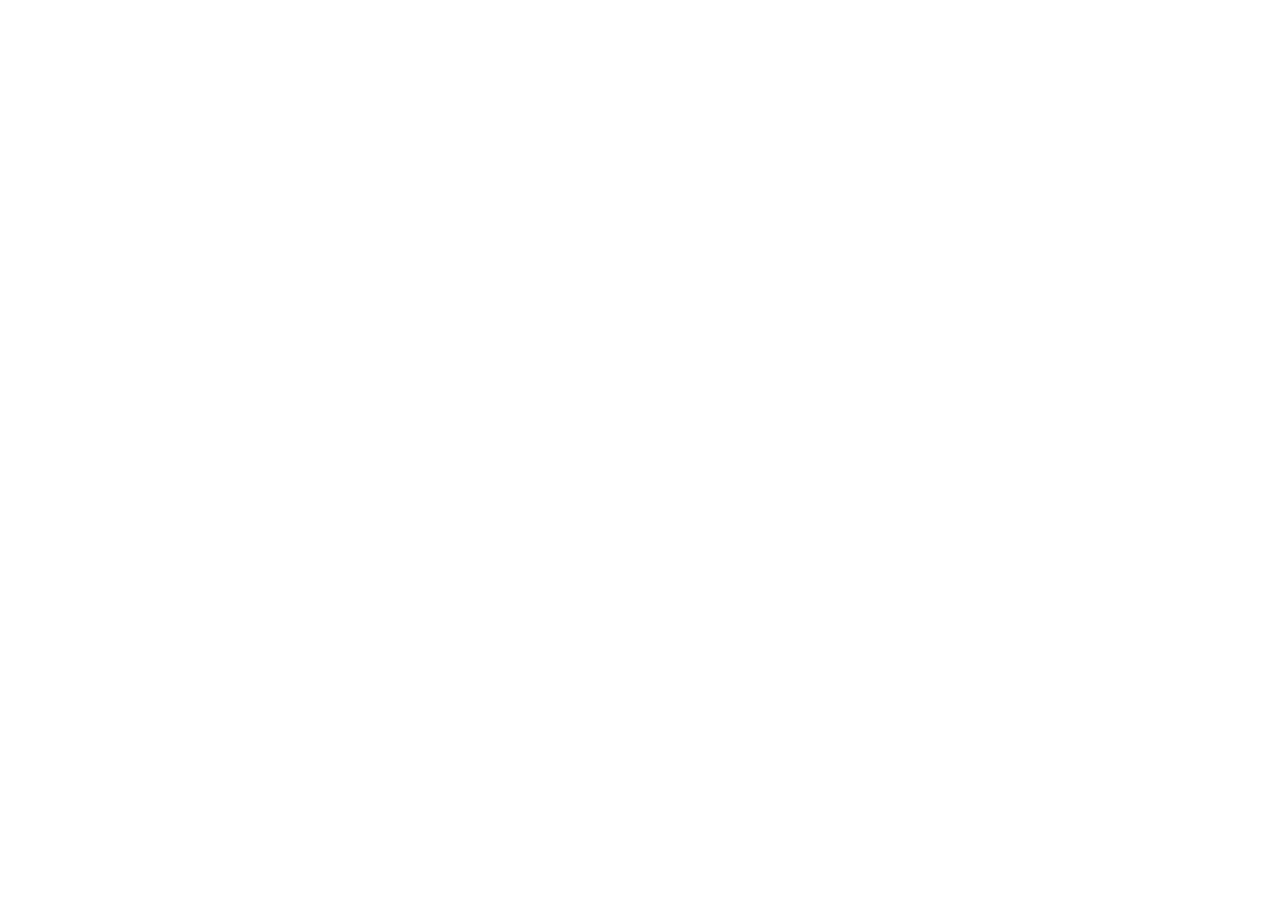
==== index.html @ 2f806c12 "pages set up" ====
<!DOCTYPE html>
<html lang="en">
<head>
    <meta charset="UTF-8">
    <meta name="viewport" content="width=device-width, initial-scale=1.0">
    <link rel="stylesheet" href="style.css">
    <title>Document</title>
</head>
<body>
    
</body>
</html>
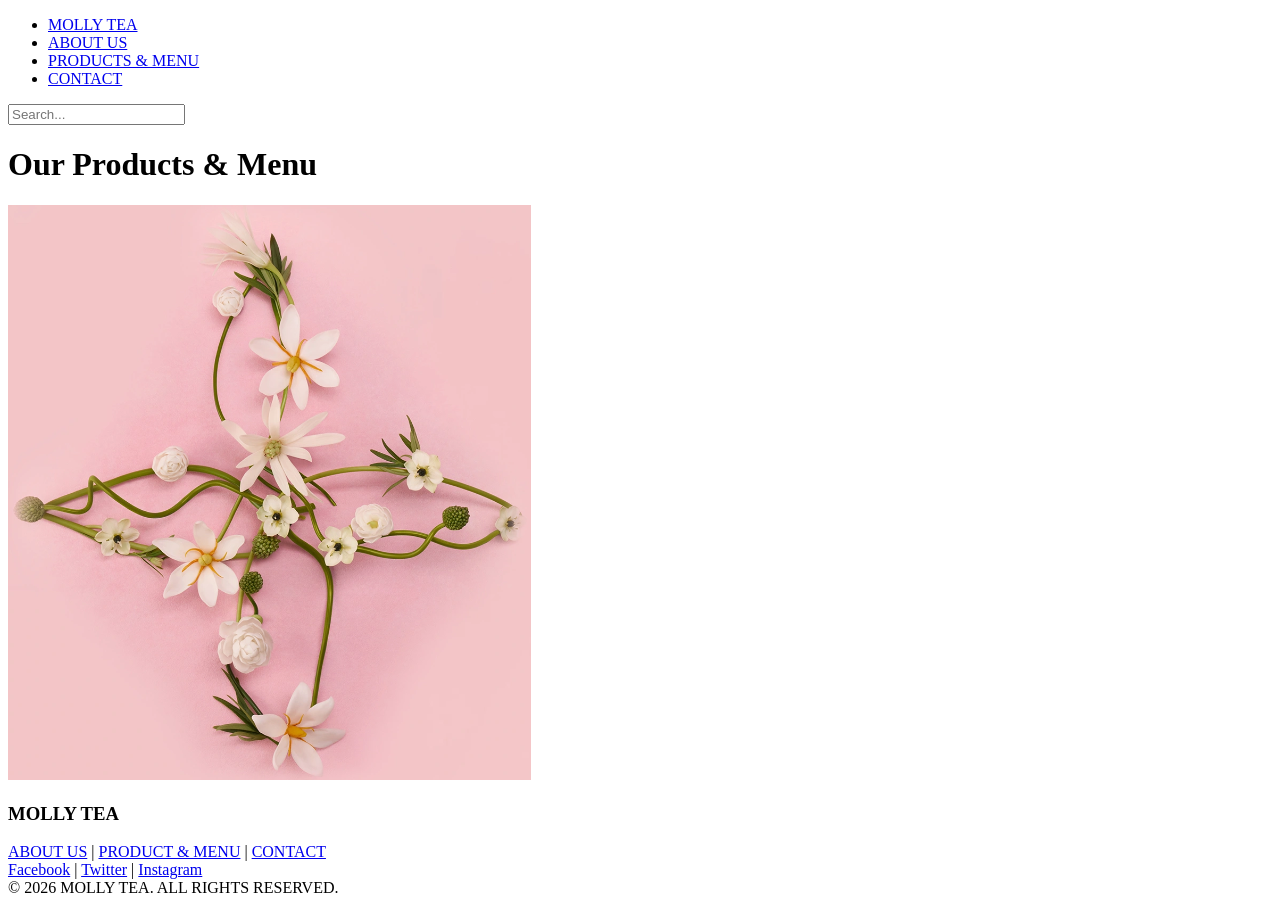
==== commit 6b99bf95: "saving" ====
--- a/index.html
+++ b/index.html
@@ -1,12 +1,49 @@
+
 <!DOCTYPE html>
 <html lang="en">
 <head>
-    <meta charset="UTF-8">
-    <meta name="viewport" content="width=device-width, initial-scale=1.0">
-    <link rel="stylesheet" href="style.css">
-    <title>Document</title>
+   <meta charset="UTF-8">
+   <meta name="viewport" content="width=device-width, initial-scale=1.0">
+   <link rel="stylesheet" href="style.css">
+   <title>Document</title>
 </head>
 <body>
-    
+         <header>
+           <nav class="navbar" aria-label="Main navigation">
+           <ul class="navbar-links">
+               <li><a href="#home">MOLLY TEA</a></li>
+               <li><a href="#products">ABOUT US</a></li>
+               <li><a href="#learning">PRODUCTS & MENU</a></li>
+               <li><a href="#contact">CONTACT</a></li>
+           </ul>
+           <div class="navbar-search">
+               <input type="text" placeholder="Search..." aria-label="Search the site">
+           </div>
+           </nav>
+           <h1>Our Products & Menu</h1>
+           <img src= "images/Screenshot 2026-05-28 10.34.20 AM.png"
+       </header>
+       <main>
+
+
+       </main>
+       <footer class="site-footer">
+           <div class="footer-content">
+               <h3>MOLLY TEA</h3>
+               <div class="footer-links">
+                   <a href="#aboutus">ABOUT US</a> |
+                   <a href="#products">PRODUCT & MENU</a> |
+                   <a href="#contact">CONTACT</a>
+               </div>
+               <div class="footer-social">
+                   <a href="https://facebook.com" target="_blank">Facebook</a> |
+                   <a href="https://twitter.com" target="_blank">Twitter</a> |
+                   <a href="https://instagram.com" target="_blank">Instagram</a>
+               </div>
+           <div class="footer-note">
+               &copy; <span id="currentYear">2026</span> MOLLY TEA. ALL RIGHTS RESERVED.
+           </div>
+    </footer>
 </body>
-</html>+</html>
+
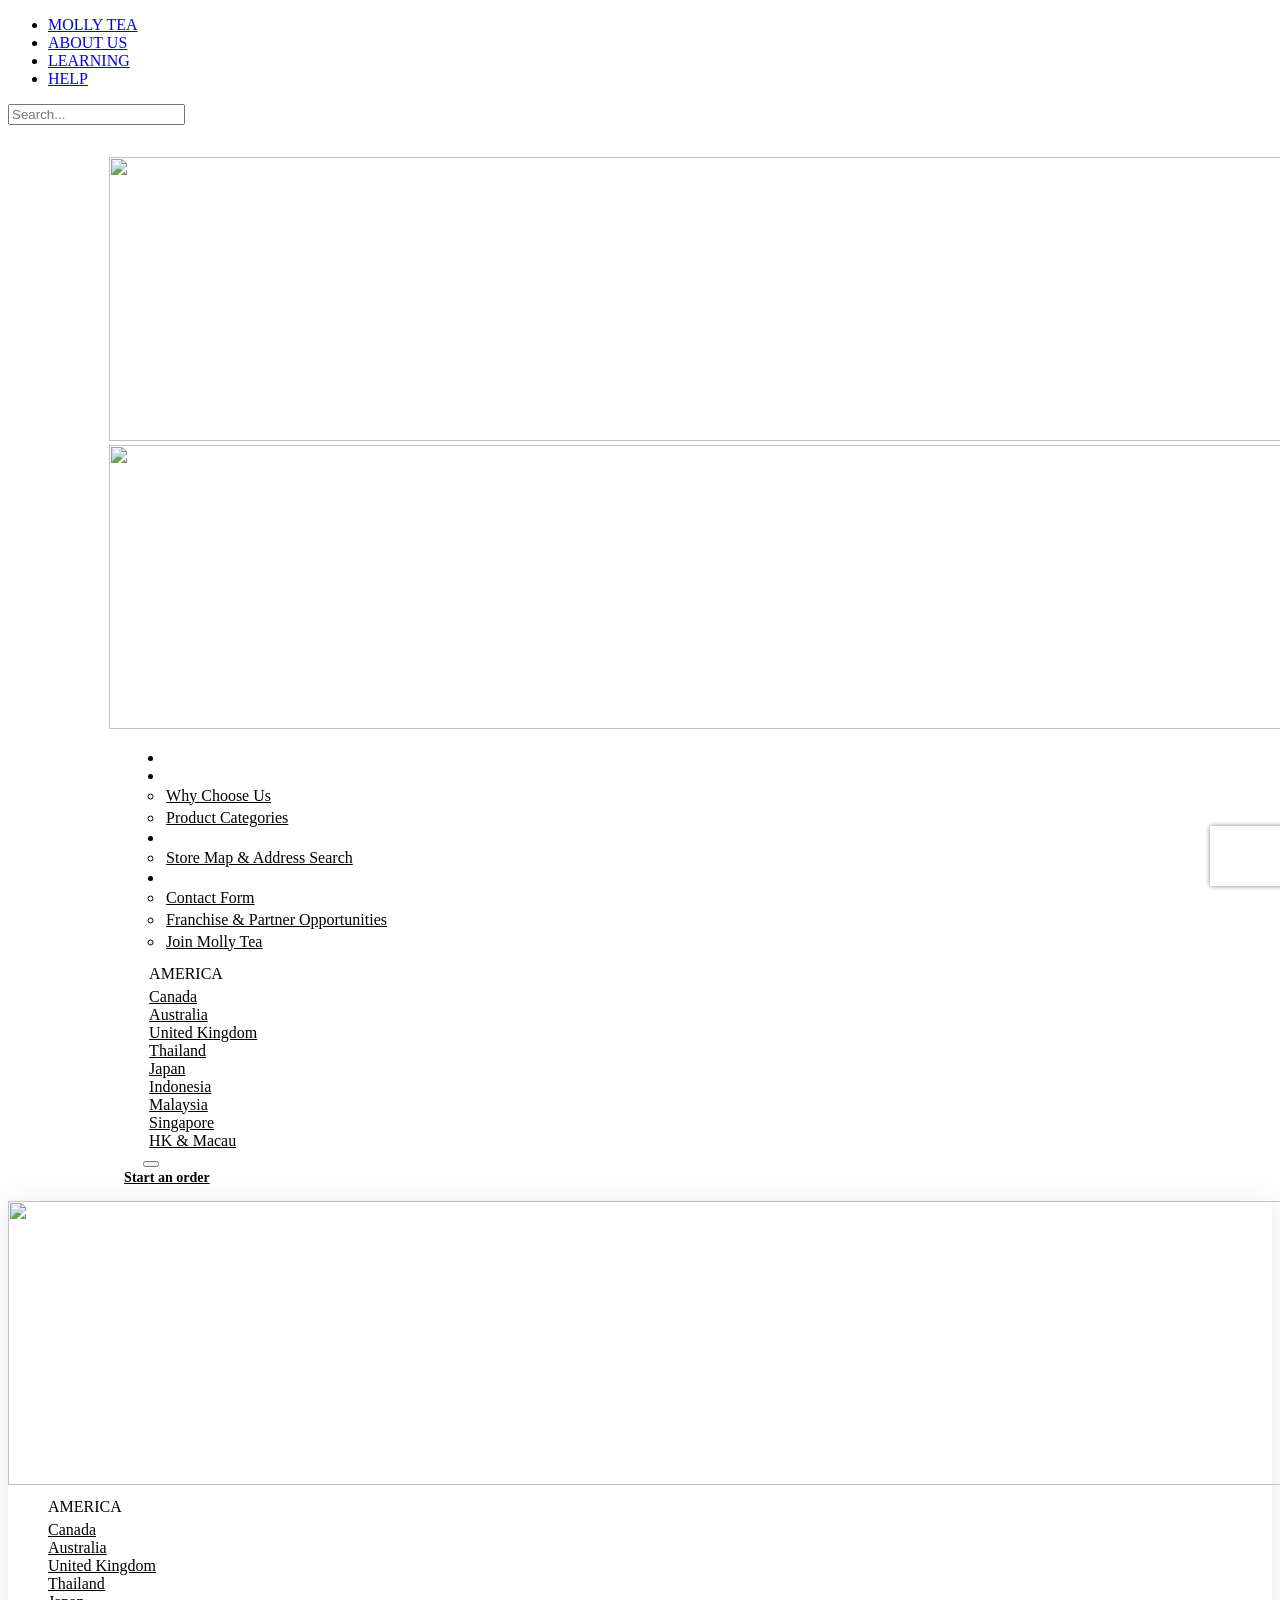
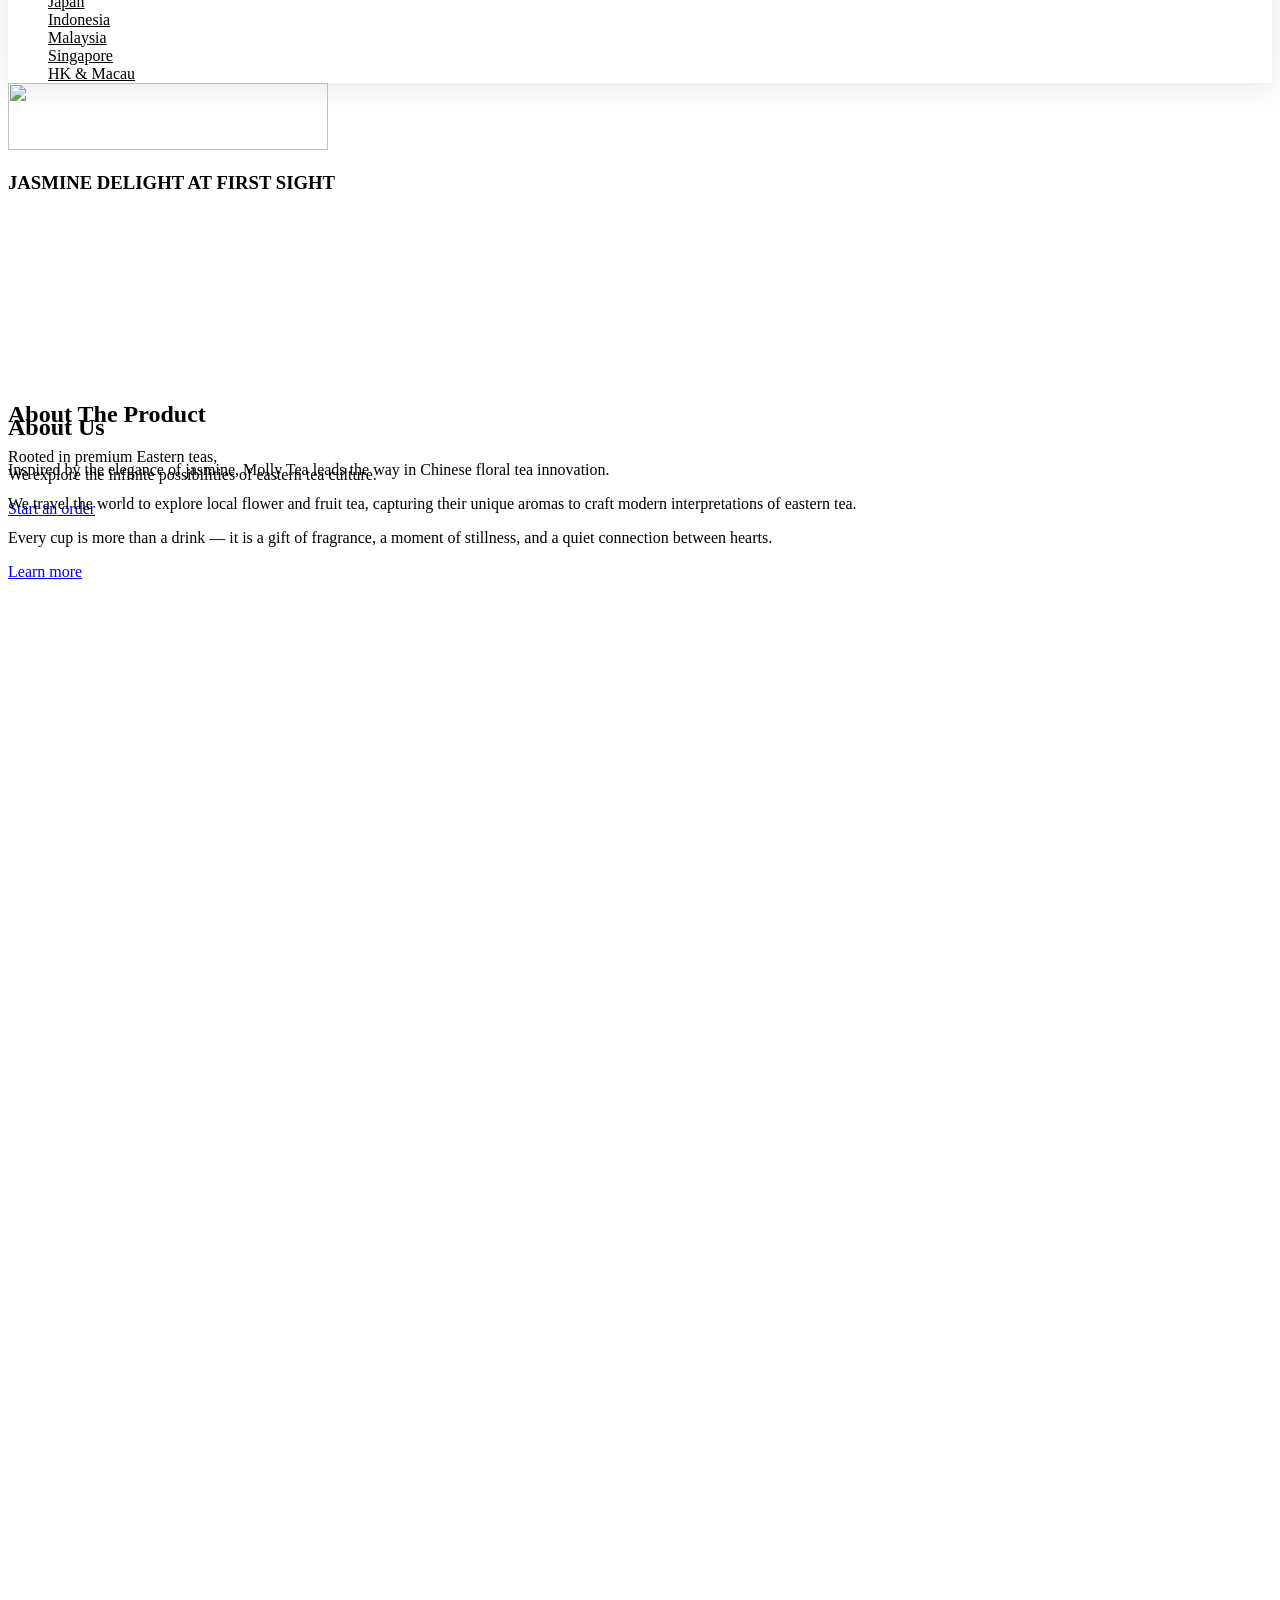
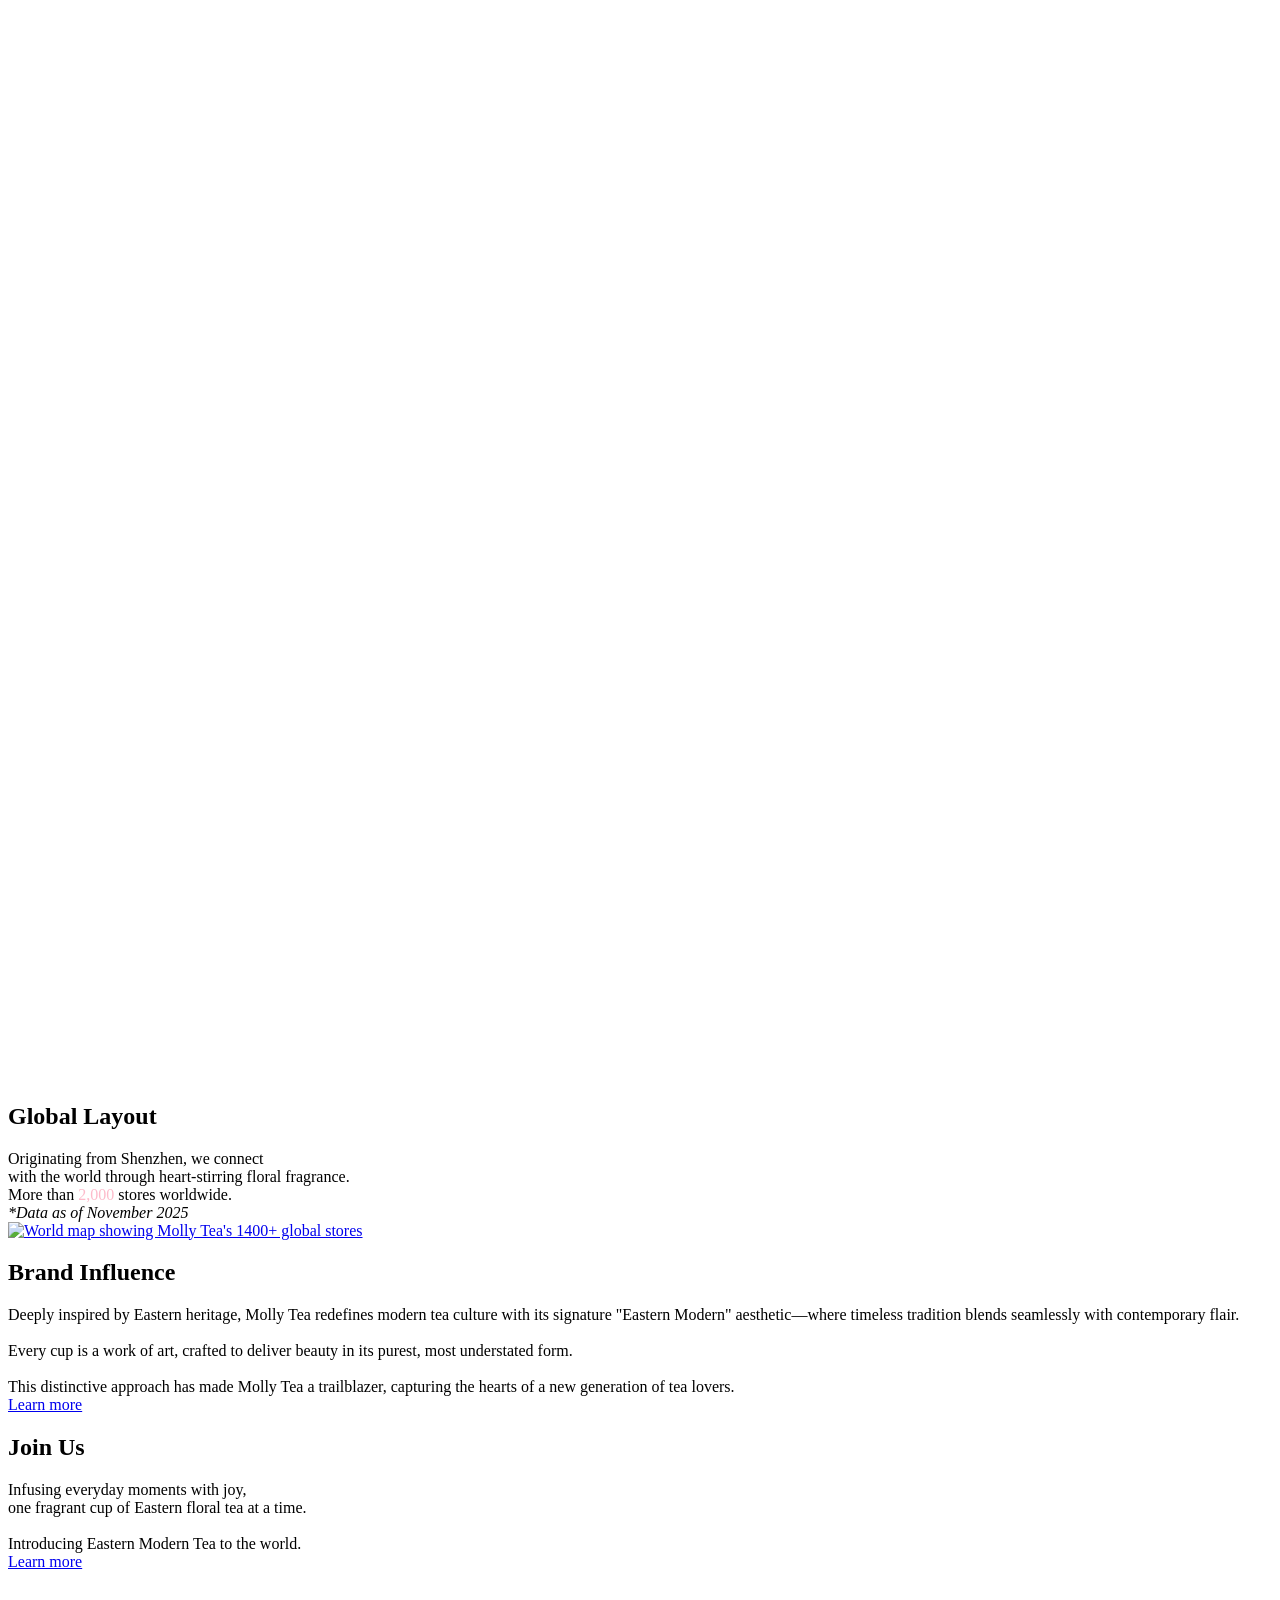
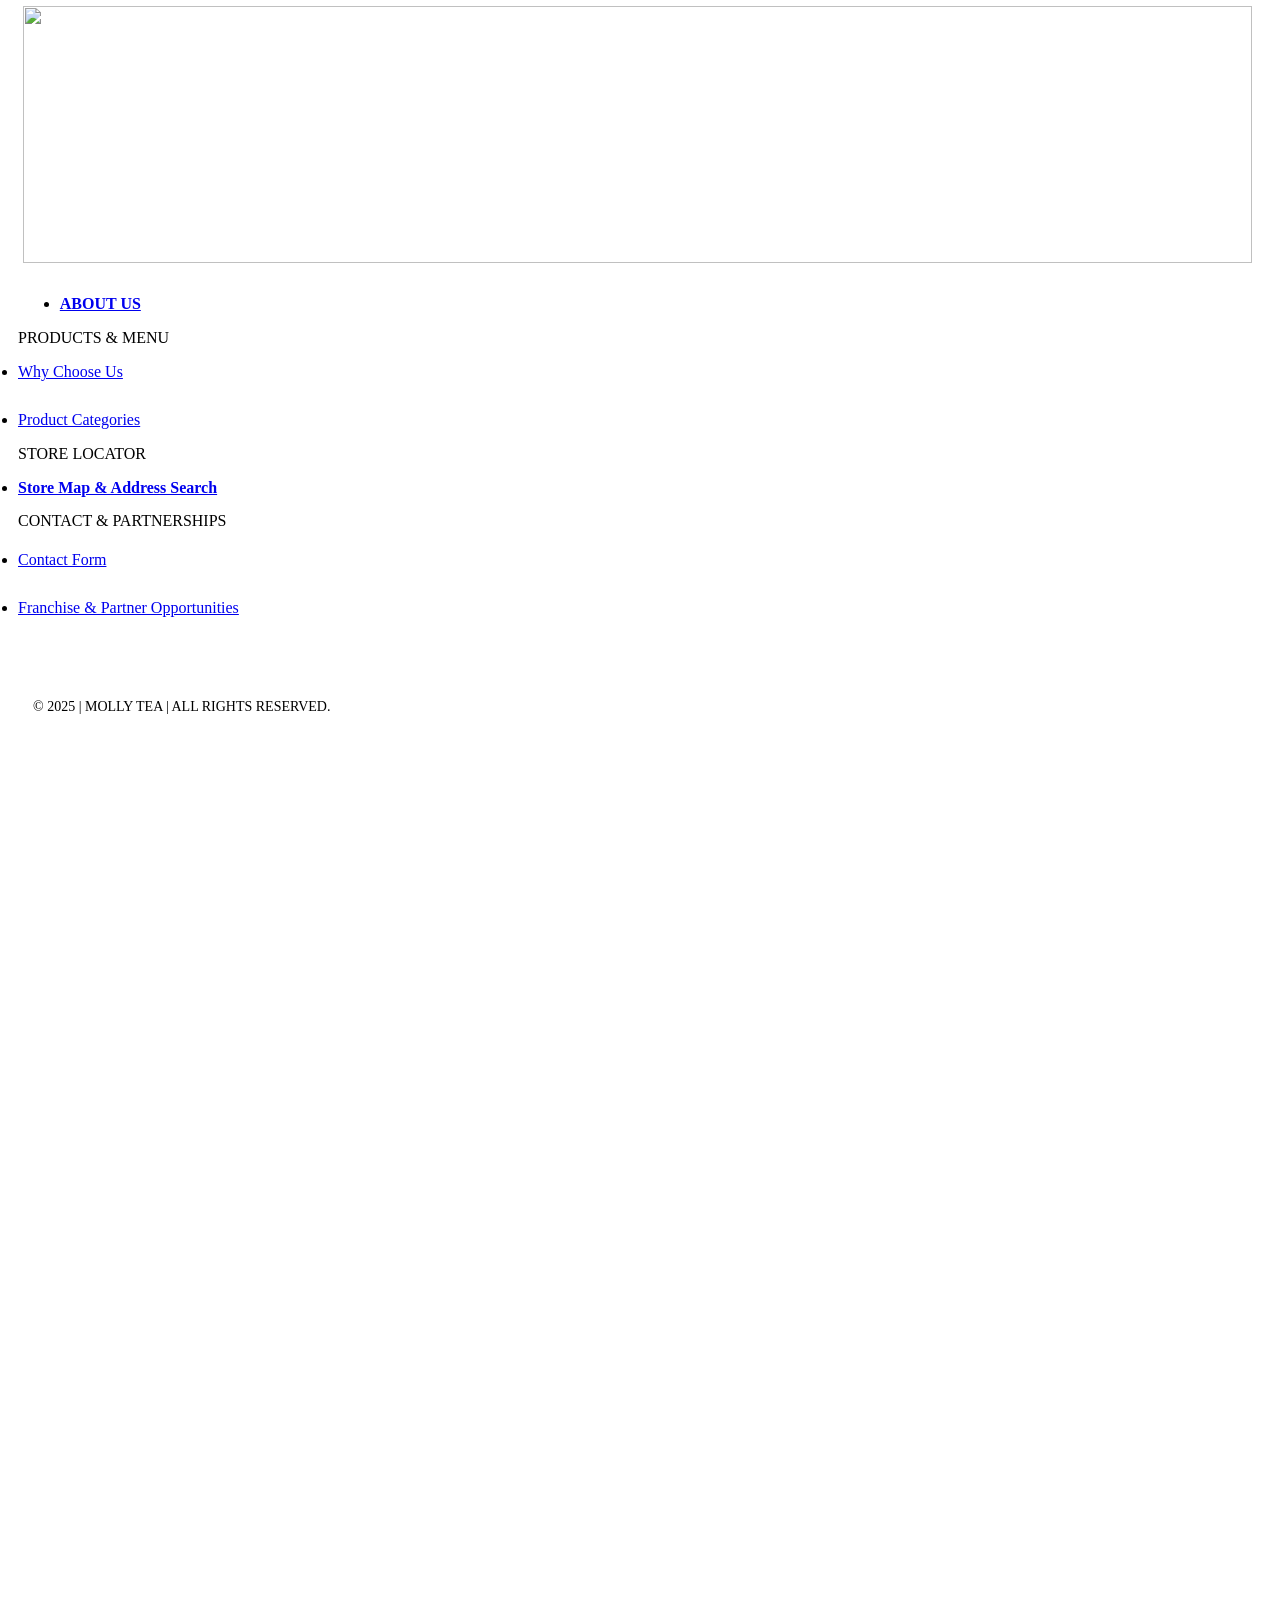
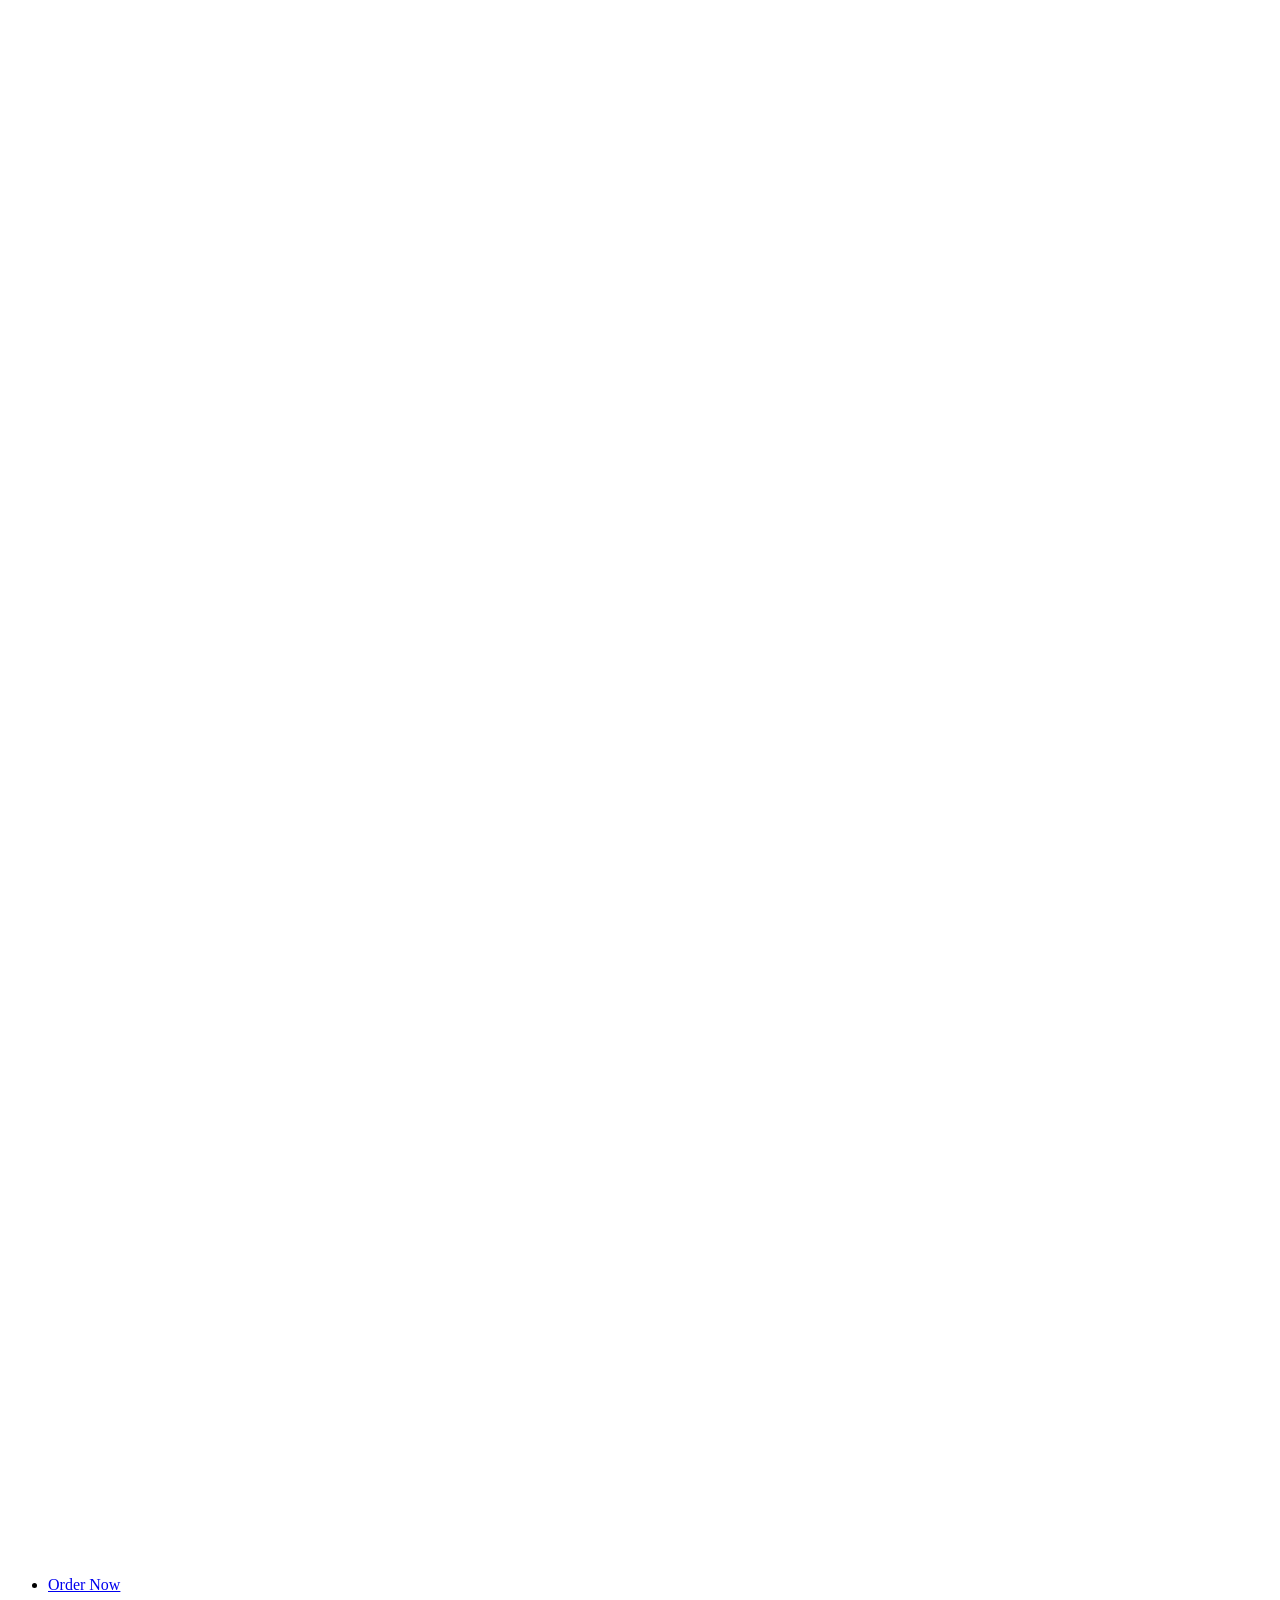
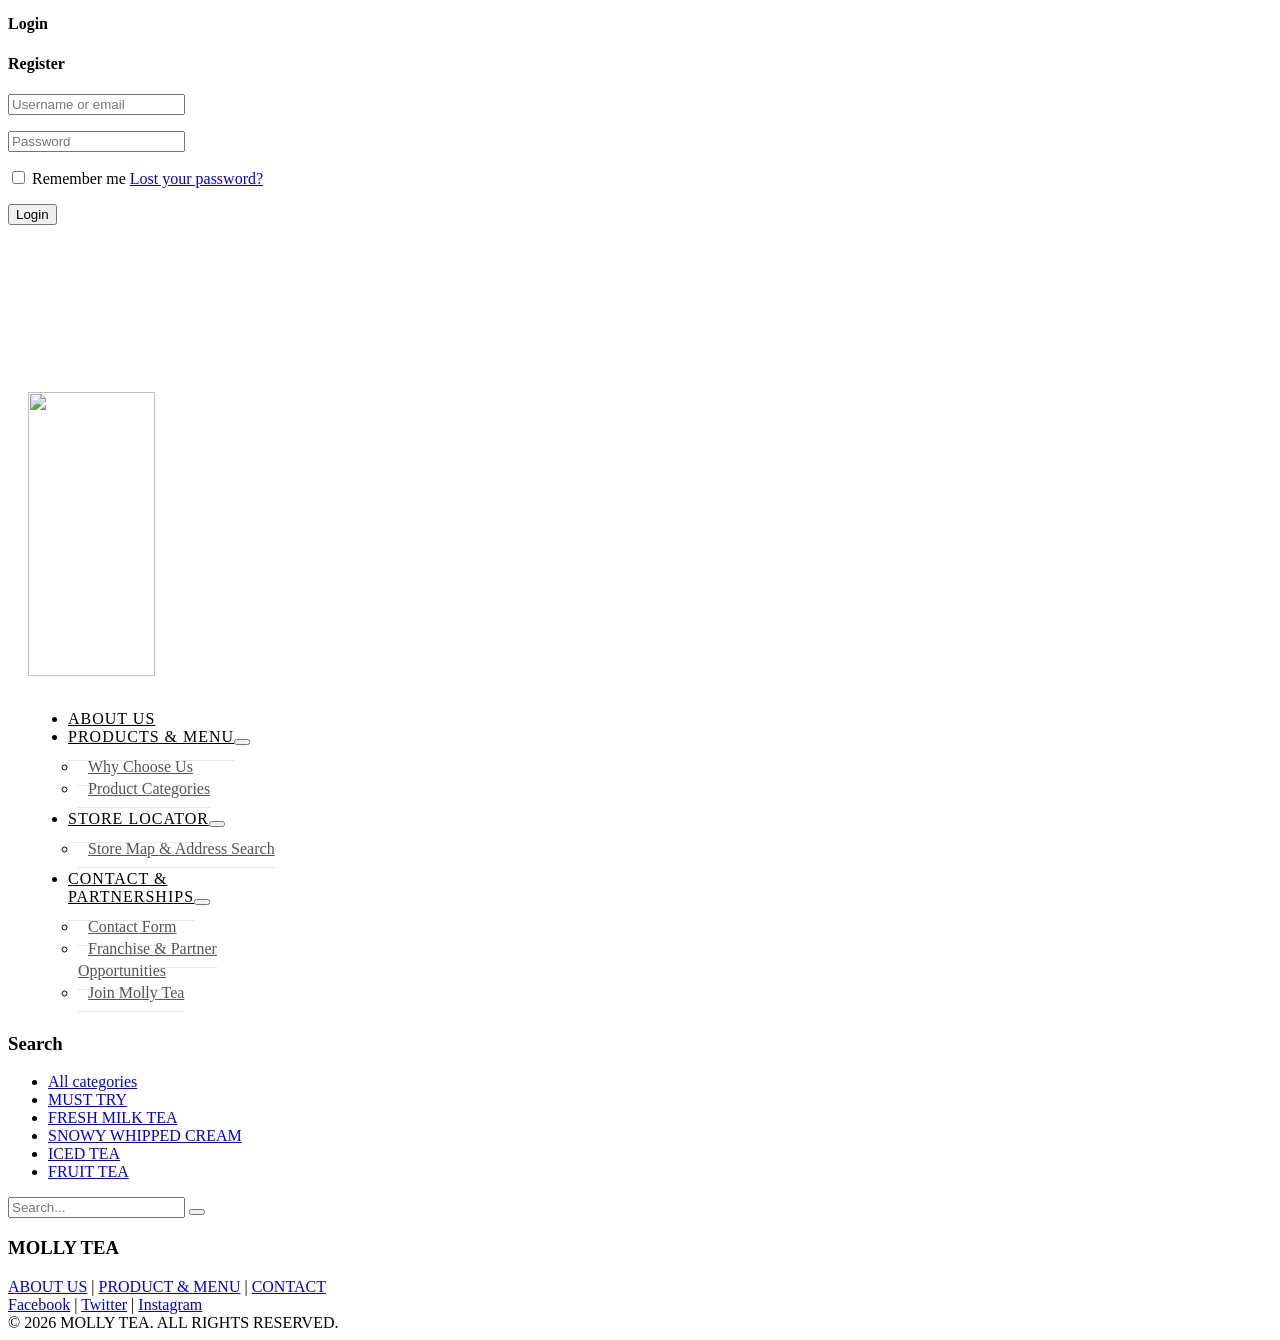
==== commit b59b2e6f: "wow" ====
--- a/index.html
+++ b/index.html
@@ -1,49 +1,1475 @@
-
 <!DOCTYPE html>
 <html lang="en">
 <head>
-   <meta charset="UTF-8">
-   <meta name="viewport" content="width=device-width, initial-scale=1.0">
-   <link rel="stylesheet" href="style.css">
-   <title>Document</title>
+    <meta charset="UTF-8">
+    <meta name="viewport" content="width=device-width, initial-scale=1.0">
+    <link rel="stylesheet" href="style.css">
+    <title>MOLLY TEA</title>
 </head>
 <body>
-         <header>
-           <nav class="navbar" aria-label="Main navigation">
-           <ul class="navbar-links">
-               <li><a href="#home">MOLLY TEA</a></li>
-               <li><a href="#products">ABOUT US</a></li>
-               <li><a href="#learning">PRODUCTS & MENU</a></li>
-               <li><a href="#contact">CONTACT</a></li>
-           </ul>
-           <div class="navbar-search">
-               <input type="text" placeholder="Search..." aria-label="Search the site">
-           </div>
-           </nav>
-           <h1>Our Products & Menu</h1>
-           <img src= "images/Screenshot 2026-05-28 10.34.20 AM.png"
-       </header>
-       <main>
-
-
-       </main>
-       <footer class="site-footer">
-           <div class="footer-content">
-               <h3>MOLLY TEA</h3>
-               <div class="footer-links">
-                   <a href="#aboutus">ABOUT US</a> |
-                   <a href="#products">PRODUCT & MENU</a> |
-                   <a href="#contact">CONTACT</a>
-               </div>
-               <div class="footer-social">
-                   <a href="https://facebook.com" target="_blank">Facebook</a> |
-                   <a href="https://twitter.com" target="_blank">Twitter</a> |
-                   <a href="https://instagram.com" target="_blank">Instagram</a>
-               </div>
-           <div class="footer-note">
-               &copy; <span id="currentYear">2026</span> MOLLY TEA. ALL RIGHTS RESERVED.
-           </div>
-    </footer>
+          <header>
+            <nav class="navbar" aria-label="Main navigation">
+            <ul class="navbar-links">
+                <li><a href="#home">MOLLY TEA</a></li>
+                <li><a href="#products">ABOUT US</a></li>
+                <li><a href="#learning">LEARNING</a></li>
+                <li><a href="#contact">HELP</a></li>
+            </ul>
+            <div class="navbar-search">
+                <input type="text" placeholder="Search..." aria-label="Search the site">
+            </div>
+            </nav>
+        </header>
+        <main>
+<body class="home wp-singular page-template-default page page-id-25 wp-embed-responsive wp-theme-ochahouse wp-child-theme-ochahouse-child theme-ochahouse woocommerce-js button-default user-not-logged-in single-product- elementor-default elementor-kit-6 elementor-page elementor-page-25 e--ua-blink e--ua-chrome e--ua-webkit" data-elementor-device-mode="tablet">
+
+      
+<div id="page" class="site">
+      
+<header id="masthead" class="site-header">
+	<div class="site-branding-container">
+    	            <div class="jws_header">
+                <style>.elementor-35 .elementor-element.elementor-element-33367f5{padding:02.5% 7% 0% 8%;}.elementor-35 .elementor-element.elementor-element-33367f5.is-sticky{padding:15px 10px 15px 10px;}.elementor-bc-flex-widget .elementor-35 .elementor-element.elementor-element-1c1eda7.elementor-column .elementor-widget-wrap{align-items:center;}.elementor-35 .elementor-element.elementor-element-1c1eda7.elementor-column.elementor-element[data-element_type="column"] > .elementor-widget-wrap.elementor-element-populated{align-content:center;align-items:center;}.elementor-bc-flex-widget .elementor-35 .elementor-element.elementor-element-68ed5f9.elementor-column .elementor-widget-wrap{align-items:center;}.elementor-35 .elementor-element.elementor-element-68ed5f9.elementor-column.elementor-element[data-element_type="column"] > .elementor-widget-wrap.elementor-element-populated{align-content:center;align-items:center;}.elementor-35 .elementor-element.elementor-element-68ed5f9.elementor-column > .elementor-widget-wrap{justify-content:flex-end;}.elementor-35 .elementor-element.elementor-element-68ed5f9 > .elementor-element-populated{margin:0% 0.36% 0% 0%;--e-column-margin-right:0.36%;--e-column-margin-left:0%;}.elementor-35 .elementor-element.elementor-element-30f4618{width:auto;max-width:auto;}.elementor-35 .elementor-element.elementor-element-30f4618 > .elementor-widget-container{margin:0px 0px 0px 0px;}.elementor-35 .elementor-element.elementor-element-30f4618 > .elementor-widget-container > .jws_main_menu > .jws_main_menu_inner> ul > li > a, .elementor-35 .elementor-element.elementor-element-30f4618 > .elementor-widget-container > .jws_main_menu > .jws_main_menu_inner > ul > li .btn-sub-menu{color:#FFFFFF;}.elementor-35 .elementor-element.elementor-element-30f4618 > .elementor-widget-container > .jws_main_menu > .jws_main_menu_inner > ul.nav > li > a{font-family:"Ago_Sans";font-size:16px;font-weight:500;text-transform:uppercase;letter-spacing:1px;}.elementor-35 .elementor-element.elementor-element-30f4618 > .elementor-widget-container > .jws_main_menu > .jws_main_menu_inner > ul > li > a:hover , 
+                            .elementor-35 .elementor-element.elementor-element-30f4618 > .elementor-widget-container > .jws_main_menu > .jws_main_menu_inner > ul > li.current-menu-ancestor > a ,
+                            .elementor-35 .elementor-element.elementor-element-30f4618 > .elementor-widget-container > .jws_main_menu > .jws_main_menu_inner > ul > li.current-menu-item > a , 
+                            .elementor-35 .elementor-element.elementor-element-30f4618 > .elementor-widget-container > .jws_main_menu > .jws_main_menu_inner > ul > li.current-menu-parent > a,
+                            .elementor-35 .elementor-element.elementor-element-30f4618 > .elementor-widget-container > .jws_main_menu > .jws_main_menu_inner > ul > li.active > a,
+                            .elementor-35 .elementor-element.elementor-element-30f4618 > .elementor-widget-container > .jws_main_menu > .jws_main_menu_inner > ul > li.current-menu-item > .btn-sub-menu,
+                            .elementor-35 .elementor-element.elementor-element-30f4618 > .elementor-widget-container > .jws_main_menu > .jws_main_menu_inner > ul > li.active > .btn-sub-menu{color:var( --e-global-color-text );}.elementor-35 .elementor-element.elementor-element-30f4618 > .elementor-widget-container > .jws_main_menu > .jws_main_menu_inner> ul > li > a{padding:0px 4px 0px 4px;}.elementor-35 .elementor-element.elementor-element-30f4618 > .elementor-widget-container > .jws_main_menu > .jws_main_menu_inner> ul > li{margin:0px 15px 0px 15px;}.elementor-35 .elementor-element.elementor-element-30f4618 > .elementor-widget-container > .jws_main_menu > .jws_main_menu_inner> ul > li > a > i{margin:0px 0px 0px 0px;}.elementor-35 .elementor-element.elementor-element-30f4618 .jws_main_menu .menu-item-design-standard .sub-menu{min-width:275px;background-color:var( --e-global-color-accent );padding:0px 0px 0px 0px;box-shadow:0px 0px 10px 0px rgba(0, 0, 0, 0);}.elementor-35 .elementor-element.elementor-element-30f4618 .jws_main_menu .menu-item-design-standard .sub-menu li a{color:var( --e-global-color-text );font-family:"Ago_Sans";font-size:16px;font-weight:500;line-height:22px;padding:0px 30px 11px 2px;}.elementor-35 .elementor-element.elementor-element-30f4618 .jws_main_menu .menu-item-design-standard .sub-menu li{background:var( --e-global-color-accent );}.elementor-35 .elementor-element.elementor-element-30f4618 .jws_main_menu .menu-item-design-standard .sub-menu li a:hover , 
+                            .elementor-35 .elementor-element.elementor-element-30f4618 .jws_main_menu .menu-item-design-standard .sub-menu li.current-menu-item > a,
+                            .elementor-35 .elementor-element.elementor-element-30f4618 .jws_main_menu .menu-item-design-standard .sub-menu li.current-menu-ancestor>a ,
+                            .elementor-35 .elementor-element.elementor-element-30f4618 .jws_main_menu .menu-item-design-standard .sub-menu li.current-menu-ancestor>a > span,
+                            .elementor-35 .elementor-element.elementor-element-30f4618 .jws_main_menu .menu-item-design-standard .sub-menu li.current-menu-item > a >span,
+                            
+                            .elementor-35 .elementor-element.elementor-element-30f4618 .jws_main_menu .menu-item-design-standard .sub-menu li.active > a,
+                             .elementor-35 .elementor-element.elementor-element-30f4618 .jws_main_menu .menu-item-design-standard .sub-menu li.active > a > span,
+                            .elementor-35 .elementor-element.elementor-element-30f4618 .jws_main_menu .menu-item-design-standard .sub-menu li.active > .btn-sub-menu,
+                            .elementor-35 .elementor-element.elementor-element-30f4618 .jws_main_menu .menu-item-design-standard .sub-menu li a:hover i,
+                            .elementor-35 .elementor-element.elementor-element-30f4618 .jws_main_menu .menu-item-design-standard .sub-menu li a:hover span
+                            {color:var( --e-global-color-text );}.elementor-35 .elementor-element.elementor-element-30f4618 > .elementor-widget-container > .jws_main_menu > .jws_main_menu_inner> ul > li .sub-menu-dropdown{padding:0px 0px 0px 0px;}.elementor-35 .elementor-element.elementor-element-7da488f{width:auto;max-width:auto;}.elementor-35 .elementor-element.elementor-element-7da488f > .elementor-widget-container{margin:-4px 0px 0px 40px;}.elementor-35 .elementor-element.elementor-element-7da488f .jws_dropdown_text .drop_top img{max-width:21px;}.elementor-35 .elementor-element.elementor-element-7da488f .jws_dropdown_text .drop_top svg{font-size:21px;}.elementor-35 .elementor-element.elementor-element-7da488f .jws_dropdown_text .drop_top i{font-size:21px;}.elementor-35 .elementor-element.elementor-element-7da488f .jws_dropdown_text .drop_top{color:var( --e-global-color-text );font-family:"Ago_Sans";font-size:16px;font-weight:500;text-transform:uppercase;}.elementor-35 .elementor-element.elementor-element-7da488f .jws_dropdown_text .dropdown_sub{width:155px;background:var( --e-global-color-accent );}.elementor-35 .elementor-element.elementor-element-7da488f .jws_dropdown_text .dropdown_sub .drop_item a{color:var( --e-global-color-text );font-family:"Ago_Sans";font-size:16px;font-weight:500;}.elementor-35 .elementor-element.elementor-element-7da488f .jws_dropdown_text .dropdown_sub .drop_item a:hover{color:var( --e-global-color-text );}.elementor-35 .elementor-element.elementor-element-9a7c351 .jws_search > button{text-align:left;color:var( --e-global-color-bc4e77f );font-size:22px;}.elementor-35 .elementor-element.elementor-element-9a7c351{width:auto;max-width:auto;}.elementor-35 .elementor-element.elementor-element-9a7c351 > .elementor-widget-container{margin:0px 0px 0px 34px;}.elementor-35 .elementor-element.elementor-element-4dbca35{width:auto;max-width:auto;}.elementor-35 .elementor-element.elementor-element-4dbca35 > .elementor-widget-container{margin:0px 0px 0px 30px;padding:0px 0px 0px 0px;}.elementor-35 .elementor-element.elementor-element-4dbca35 .elementor-button .elementor-button-icon{margin:0% 0% 0% 0%;}.elementor-35 .elementor-element.elementor-element-4dbca35 a.elementor-button, .elementor-35 .elementor-element.elementor-element-4dbca35 .elementor-button{font-family:"Ago_Sans";font-size:14px;font-weight:700;color:var( --e-global-color-secondary );background:var( --e-global-color-primary );border-radius:50px 50px 50px 50px;}.elementor-35 .elementor-element.elementor-element-4dbca35 a.elementor-button, .elementor-35 .elementor-element.elementor-element-4dbca35 .elementor-button, .elementor-35 .elementor-element.elementor-element-4dbca35 .elementor-button.button-with_border > span{padding:20px 15px 20px 15px;}.elementor-35 .elementor-element.elementor-element-4dbca35 a.elementor-button:hover, .elementor-35 .elementor-element.elementor-element-4dbca35 .elementor-button:hover{color:#FFFFFF;}.elementor-35 .elementor-element.elementor-element-5d7e676{box-shadow:0px 4px 30px 0px rgba(0, 0, 0, 0.1);}.elementor-35 .elementor-element.elementor-element-517b0ef > .elementor-widget-container{margin:15px 0px 15px 0px;}.elementor-bc-flex-widget .elementor-35 .elementor-element.elementor-element-e9dd06d.elementor-column .elementor-widget-wrap{align-items:center;}.elementor-35 .elementor-element.elementor-element-e9dd06d.elementor-column.elementor-element[data-element_type="column"] > .elementor-widget-wrap.elementor-element-populated{align-content:center;align-items:center;}.uaoffcanvas-9cfa84e .jws-offcanvas-overlay{background:rgba(0,0,0,0.75);}.uaoffcanvas-9cfa84e .jws-offcanvas .jws-offcanvas-content-data{width:300px;}.elementor-35 .elementor-element.elementor-element-9cfa84e .jws-elementor-button .elementor-button-icon i,
+					.elementor-35 .elementor-element.elementor-element-9cfa84e .jws-elementor-button .elementor-button-icon svg{font-size:35px;width:35px;height:35px;line-height:35px;}.elementor-35 .elementor-element.elementor-element-9cfa84e .jws-elementor-button .elementor-align-icon-right, .elementor-35 .elementor-element.elementor-element-9cfa84e .jws-infobox-link-icon-after{margin-left:0px;}.elementor-35 .elementor-element.elementor-element-9cfa84e .jws-elementor-button .elementor-align-icon-left, .elementor-35 .elementor-element.elementor-element-9cfa84e .jws-infobox-link-icon-before{margin-right:0px;}.elementor-35 .elementor-element.elementor-element-9cfa84e .jws-offcanvas-action-wrap a.jws-elementor-button, .elementor-35 .elementor-element.elementor-element-9cfa84e .jws-offcanvas-action-wrap .jws-elementor-button{font-family:"Ago_Sans";font-weight:100;}.elementor-35 .elementor-element.elementor-element-9cfa84e .elementor-button-icon i{color:var( --e-global-color-bc4e77f );}.elementor-35 .elementor-element.elementor-element-9cfa84e .elementor-button-icon svg{fill:var( --e-global-color-bc4e77f );}.elementor-35 .elementor-element.elementor-element-9cfa84e .elementor-button-icon path{fill:var( --e-global-color-bc4e77f );stroke:var( --e-global-color-bc4e77f );}.elementor-35 .elementor-element.elementor-element-9cfa84e .elementor-button-content-wrapper:hover i{color:var( --e-global-color-bc4e77f );}.elementor-35 .elementor-element.elementor-element-9cfa84e .elementor-button-content-wrapper:hover svg{fill:var( --e-global-color-bc4e77f );}.elementor-35 .elementor-element.elementor-element-9cfa84e .elementor-button-content-wrapper:hover path{fill:var( --e-global-color-bc4e77f );stroke:var( --e-global-color-bc4e77f );}.uaoffcanvas-9cfa84e .jws-offcanvas-close .jws-offcanvas-close-icon i{color:var( --e-global-color-primary );}.uaoffcanvas-9cfa84e .jws-offcanvas-close .jws-offcanvas-close-icon svg{fill:var( --e-global-color-primary );}.elementor-35 .elementor-element.elementor-element-0c9d076{width:auto;max-width:auto;}.elementor-35 .elementor-element.elementor-element-0c9d076 > .elementor-widget-container{margin:-6px 0px 0px 40px;}.elementor-35 .elementor-element.elementor-element-0c9d076 .jws_dropdown_text .drop_top img{max-width:21px;}.elementor-35 .elementor-element.elementor-element-0c9d076 .jws_dropdown_text .drop_top svg{font-size:21px;}.elementor-35 .elementor-element.elementor-element-0c9d076 .jws_dropdown_text .drop_top i{font-size:21px;}.elementor-35 .elementor-element.elementor-element-0c9d076 .jws_dropdown_text .drop_top{color:var( --e-global-color-text );font-family:"Ago_Sans";font-size:16px;font-weight:500;text-transform:uppercase;}.elementor-35 .elementor-element.elementor-element-0c9d076 .jws_dropdown_text .dropdown_sub{width:120px;background:var( --e-global-color-accent );}.elementor-35 .elementor-element.elementor-element-0c9d076 .jws_dropdown_text .dropdown_sub .drop_item a{color:var( --e-global-color-text );font-family:"Ago_Sans";font-size:16px;font-weight:500;}.elementor-35 .elementor-element.elementor-element-0c9d076 .jws_dropdown_text .dropdown_sub .drop_item a:hover{color:var( --e-global-color-text );}body.elementor-page-35:not(.elementor-motion-effects-element-type-background), body.elementor-page-35 > .elementor-motion-effects-container > .elementor-motion-effects-layer{background-color:#000000;}@media(max-width:1441px){.elementor-35 .elementor-element.elementor-element-4dbca35 > .elementor-widget-container{margin:0% 0% 0% 0%;}}@media(max-width:1023px){.elementor-35 .elementor-element.elementor-element-5d7e676{padding:15px 0px 15px 0px;}.elementor-bc-flex-widget .elementor-35 .elementor-element.elementor-element-74ff043.elementor-column .elementor-widget-wrap{align-items:center;}.elementor-35 .elementor-element.elementor-element-74ff043.elementor-column.elementor-element[data-element_type="column"] > .elementor-widget-wrap.elementor-element-populated{align-content:center;align-items:center;}.elementor-35 .elementor-element.elementor-element-517b0ef{width:var( --container-widget-width, 50% );max-width:50%;--container-widget-width:50%;--container-widget-flex-grow:0;}.elementor-35 .elementor-element.elementor-element-517b0ef > .elementor-widget-container{margin:0px 0px 0px 0px;}.elementor-35 .elementor-element.elementor-element-9cfa84e{width:var( --container-widget-width, 56% );max-width:56%;--container-widget-width:56%;--container-widget-flex-grow:0;}.elementor-35 .elementor-element.elementor-element-9cfa84e > .elementor-widget-container{margin:0px 0px -19px 0px;}.uaoffcanvas-9cfa84e .jws-offcanvas .jws-offcanvas-content-data{width:360px;}.elementor-35 .elementor-element.elementor-element-9cfa84e .jws-elementor-button .elementor-button-icon{padding:0px 0px 0px 0px;}.uaoffcanvas-9cfa84e .jws-offcanvas-close .jws-offcanvas-close-icon{font-size:24px;}.uaoffcanvas-9cfa84e .jws-offcanvas-content-data{padding:0px 0px 0px 0px;}.elementor-35 .elementor-element.elementor-element-9cfa84e .jws-offcanvas-action-wrap a.jws-elementor-button, .elementor-35 .elementor-element.elementor-element-9cfa84e .jws-offcanvas-action-wrap .jws-elementor-button{padding:0px 0px 0px 0px;}.uaoffcanvas-9cfa84e .jws-offcanvas-close-icon-wrapper .jws-offcanvas-close{padding:80px 30px 0px 0px;}}@media(max-width:767px){.elementor-35 .elementor-element.elementor-element-4dbca35 > .elementor-widget-container{margin:0% 0% 0% 0%;padding:0px 0px 30px 0px;}.elementor-35 .elementor-element.elementor-element-4dbca35 a.elementor-button, .elementor-35 .elementor-element.elementor-element-4dbca35 .elementor-button{font-size:10px;}.elementor-35 .elementor-element.elementor-element-4dbca35 a.elementor-button, .elementor-35 .elementor-element.elementor-element-4dbca35 .elementor-button, .elementor-35 .elementor-element.elementor-element-4dbca35 .elementor-button.button-with_border > span{padding:15px 20px 15px 20px;}.elementor-35 .elementor-element.elementor-element-5d7e676{margin-top:0px;margin-bottom:0px;padding:8px 0px 8px 0px;}.elementor-35 .elementor-element.elementor-element-74ff043{width:50%;}.elementor-35 .elementor-element.elementor-element-74ff043 > .elementor-element-populated{margin:0px 0px 0px -10px;--e-column-margin-right:0px;--e-column-margin-left:-10px;padding:0px 0px 0px 0px;}.elementor-35 .elementor-element.elementor-element-517b0ef > .elementor-widget-container{margin:0px 0px 0px 0px;padding:0px 0px 0px 0px;}.elementor-35 .elementor-element.elementor-element-517b0ef{--container-widget-width:100%;--container-widget-flex-grow:0;width:var( --container-widget-width, 100% );max-width:100%;}.elementor-35 .elementor-element.elementor-element-517b0ef .elementor-logo img{width:70%;}.elementor-35 .elementor-element.elementor-element-e9dd06d{width:50%;}.elementor-35 .elementor-element.elementor-element-e9dd06d.elementor-column > .elementor-widget-wrap{justify-content:center;}.elementor-35 .elementor-element.elementor-element-e9dd06d > .elementor-element-populated{margin:0px 0px 0px 0px;--e-column-margin-right:0px;--e-column-margin-left:0px;padding:0px 0px 0px 0px;}.elementor-35 .elementor-element.elementor-element-9cfa84e{width:var( --container-widget-width, 60px );max-width:60px;--container-widget-width:60px;--container-widget-flex-grow:0;}.elementor-35 .elementor-element.elementor-element-9cfa84e > .elementor-widget-container{margin:5px 0px -19px 0px;padding:0px 0px 0px 0px;}.uaoffcanvas-9cfa84e .jws-offcanvas .jws-offcanvas-content-data{width:84%;min-height:0px;}.elementor-35 .elementor-element.elementor-element-9cfa84e .jws-elementor-button .elementor-button-icon{padding:0px 0px 0px 0px;}.elementor-35 .elementor-element.elementor-element-0c9d076 > .elementor-widget-container{margin:0px -20px 0px 0px;padding:0px 0px 0px 0px;}.elementor-35 .elementor-element.elementor-element-0c9d076 .jws_dropdown_text .dropdown_sub .drop_item a{line-height:1.2em;}}@media(min-width:768px){.elementor-35 .elementor-element.elementor-element-1c1eda7{width:14%;}.elementor-35 .elementor-element.elementor-element-68ed5f9{width:86%;}}/* Start custom CSS for jws_dropdown_text, class: .elementor-element-7da488f */.drop_top :hover{
+    color: #FFFFFF;
+}
+.jws_dropdown_text .dropdown_sub{
+    border-top: 5px solid #00000000;
+
+}
+.drop_item {
+ background-color:  #00000000  !important;
+}
+
+.drop_item :hover{
+ background-color:  #00000000  !important;
+  color:  #FFFFFF  !important;
+
+}/* End custom CSS */
+/* Start custom CSS for jws_dropdown_text, class: .elementor-element-0c9d076 */.drop_top :hover{
+    color: #FFFFFF;
+}
+.jws_dropdown_text .dropdown_sub{
+    border-top: 5px solid #00000000;
+
+}
+.drop_item {
+ background-color:  #00000000  !important;
+}
+
+.drop_item :hover{
+ background-color:  #00000000  !important;
+  color:  #FFFFFF  !important;
+
+}/* End custom CSS */
+/* Start Custom Fonts CSS */@font-face {
+	font-family: 'Ago_Sans';
+	font-style: normal;
+	font-weight: 500;
+	font-display: auto;
+	src: url('https://usa.mollytea.com/wp-content/uploads/2025/07/agosans-medium-webfont-1.woff') format('woff');
+}
+@font-face {
+	font-family: 'Ago_Sans';
+	font-style: normal;
+	font-weight: 500;
+	font-display: auto;
+	src: url('https://ca.mollytea.com/wp-content/uploads/2025/07/agosans-medium-webfont-1.woff') format('woff');
+}
+@font-face {
+	font-family: 'Ago_Sans';
+	font-style: normal;
+	font-weight: 500;
+	font-display: auto;
+	src: url('https://au.mollytea.com/wp-content/uploads/2025/07/agosans-medium-webfont-1.woff') format('woff');
+}
+@font-face {
+	font-family: 'Ago_Sans';
+	font-style: normal;
+	font-weight: 500;
+	font-display: auto;
+	src: url('https://uk.mollytea.com/wp-content/uploads/2025/07/agosans-medium-webfont-1.woff') format('woff');
+}
+@font-face {
+	font-family: 'Ago_Sans';
+	font-style: normal;
+	font-weight: 500;
+	font-display: auto;
+	src: url('https://th.mollytea.com/wp-content/uploads/2025/07/agosans-medium-webfont-1.woff') format('woff');
+}
+@font-face {
+	font-family: 'Ago_Sans';
+	font-style: normal;
+	font-weight: 500;
+	font-display: auto;
+	src: url('https://jp.mollytea.com/wp-content/uploads/2025/07/agosans-medium-webfont-1.woff') format('woff');
+}
+@font-face {
+	font-family: 'Ago_Sans';
+	font-style: normal;
+	font-weight: 500;
+	font-display: auto;
+	src: url('https://id.mollytea.com/wp-content/uploads/2025/07/agosans-medium-webfont-1.woff') format('woff');
+}
+@font-face {
+	font-family: 'Ago_Sans';
+	font-style: normal;
+	font-weight: 500;
+	font-display: auto;
+	src: url('https://my.mollytea.com/wp-content/uploads/2025/07/agosans-medium-webfont-1.woff') format('woff');
+}
+@font-face {
+	font-family: 'Ago_Sans';
+	font-style: normal;
+	font-weight: 500;
+	font-display: auto;
+	src: url('https://sg.mollytea.com/wp-content/uploads/2025/07/agosans-medium-webfont-1.woff') format('woff');
+}
+@font-face {
+	font-family: 'Ago_Sans';
+	font-style: normal;
+	font-weight: 500;
+	font-display: auto;
+	src: url('https://hk.mollytea.com/wp-content/uploads/2025/07/agosans-medium-webfont-1.woff') format('woff');
+}
+@font-face {
+	font-family: 'Ago_Sans';
+	font-style: normal;
+	font-weight: 500;
+	font-display: auto;
+	src: url('https://cn.mollytea.com/wp-content/uploads/2025/07/agosans-medium-webfont-1.woff') format('woff');
+}
+/* End Custom Fonts CSS */</style>		<div data-elementor-type="wp-post" data-elementor-id="35" class="elementor elementor-35" data-elementor-post-type="hf_template">
+						<div class="elementor-section elementor-top-section elementor-element elementor-element-33367f5 elementor-section-full_width elementor-hidden-tablet elementor-hidden-mobile elementor-section-height-default elementor-section-height-default" data-id="33367f5" data-element_type="section">
+						<div class="elementor-container elementor-column-gap-default jws_section_">
+				<div class="elementor-column elementor-col-50 elementor-top-column elementor-element elementor-element-1c1eda7" data-id="1c1eda7" data-element_type="column">
+			<div class="elementor-widget-wrap elementor-element-populated">
+						<div class="elementor-element elementor-element-03a88b6 logo_sticky_yes elementor-widget elementor-widget-jws_logo" data-id="03a88b6" data-element_type="widget" data-widget_type="jws_logo.default">
+				<div class="elementor-widget-container">
+					      
+		<div class="elementor-logo has_logo_sticky">
+
+								<a href="https://usa.mollytea.com">
+			            
+            <span class="logo-inner">
+                <img fetchpriority="high" width="1362" height="284" src="https://usa.mollytea.com/wp-content/uploads/2022/04/Molly-Tea-反白logo.png" class="logo-image attachment-full" alt="" decoding="async" srcset="https://usa.mollytea.com/wp-content/uploads/2022/04/Molly-Tea-反白logo.png 1362w, https://usa.mollytea.com/wp-content/uploads/2022/04/Molly-Tea-反白logo-320x67.png 320w, https://usa.mollytea.com/wp-content/uploads/2022/04/Molly-Tea-反白logo-1024x214.png 1024w, https://usa.mollytea.com/wp-content/uploads/2022/04/Molly-Tea-反白logo-768x160.png 768w, https://usa.mollytea.com/wp-content/uploads/2022/04/Molly-Tea-反白logo-524x109.png 524w" sizes="(max-width: 1362px) 100vw, 1362px">            </span>
+          
+            
+                        <span class="logo-sticky">
+                 <img width="1362" height="284" src="https://usa.mollytea.com/wp-content/uploads/2022/04/Molly-Tea-墨稿logo.png" class="logo-image attachment-full" alt="" decoding="async" srcset="https://usa.mollytea.com/wp-content/uploads/2022/04/Molly-Tea-墨稿logo.png 1362w, https://usa.mollytea.com/wp-content/uploads/2022/04/Molly-Tea-墨稿logo-320x67.png 320w, https://usa.mollytea.com/wp-content/uploads/2022/04/Molly-Tea-墨稿logo-1024x214.png 1024w, https://usa.mollytea.com/wp-content/uploads/2022/04/Molly-Tea-墨稿logo-768x160.png 768w, https://usa.mollytea.com/wp-content/uploads/2022/04/Molly-Tea-墨稿logo-524x109.png 524w" sizes="(max-width: 1362px) 100vw, 1362px">            </span>
+            								</a>
+			
+		</div>
+						</div>
+				</div>
+					</div>
+		</div>
+				<div class="elementor-column elementor-col-50 elementor-top-column elementor-element elementor-element-68ed5f9" data-id="68ed5f9" data-element_type="column">
+			<div class="elementor-widget-wrap elementor-element-populated">
+						<div class="elementor-element elementor-element-30f4618 elementor-jws-menu-align-right elementor-widget__width-auto elementor_jws_menu_layout_menu_horizontal elementor-jws-menu-skin-skin1 elementor-before-menu-skin-none elementor-widget elementor-widget-jws_menu_nav" data-id="30f4618" data-element_type="widget" data-widget_type="jws_menu_nav.default">
+				<div class="elementor-widget-container">
+					             <div class="jws_main_menu sub_skin_skin1">   
+                     
+                    <div class="jws_main_menu_inner open">
+                                <ul id="menu-1-30f4618" class="nav"><li id="menu-item-9505" class="menu-item menu-item-type-post_type menu-item-object-page menu-item-9505 menu-item-design-standard"><a href="https://usa.mollytea.com/about-us/"><span>About Us</span></a></li>
+<li id="menu-item-9664" class="menu-item menu-item-type-custom menu-item-object-custom menu-item-has-children menu-item-9664 menu-item-design-standard with-offsets"><a href="#"><span>Products &amp; Menu</span></a>
+<ul class="sub-menu">
+	<li id="menu-item-9479" class="menu-item menu-item-type-post_type menu-item-object-page menu-item-9479 menu-item-design-standard"><a href="https://usa.mollytea.com/why-choose-us/"><span>Why Choose Us</span></a></li>
+	<li id="menu-item-9888" class="menu-item menu-item-type-post_type menu-item-object-page menu-item-9888 menu-item-design-standard"><a href="https://usa.mollytea.com/product-categories/"><span>Product Categories</span></a></li>
+</ul>
+</li>
+<li id="menu-item-9665" class="menu-item menu-item-type-custom menu-item-object-custom menu-item-has-children menu-item-9665 menu-item-design-standard with-offsets"><a href="#"><span>Store Locator</span></a>
+<ul class="sub-menu">
+	<li id="menu-item-9477" class="menu-item menu-item-type-post_type menu-item-object-page menu-item-9477 menu-item-design-standard"><a href="https://usa.mollytea.com/store-map-address-search/"><span>Store Map &amp;  Address Search</span></a></li>
+</ul>
+</li>
+<li id="menu-item-9667" class="menu-item menu-item-type-custom menu-item-object-custom menu-item-has-children menu-item-9667 menu-item-design-standard with-offsets"><a href="#"><span>Contact &amp; Partnerships</span></a>
+<ul class="sub-menu">
+	<li id="menu-item-9474" class="menu-item menu-item-type-post_type menu-item-object-page menu-item-9474 menu-item-design-standard"><a href="https://usa.mollytea.com/contact-form/"><span>Contact Form</span></a></li>
+	<li id="menu-item-10624" class="menu-item menu-item-type-post_type menu-item-object-page menu-item-10624 menu-item-design-standard"><a href="https://usa.mollytea.com/franchise-partner-opportunities/"><span>Franchise &amp; Partner Opportunities</span></a></li>
+	<li id="menu-item-32068" class="menu-item menu-item-type-custom menu-item-object-custom menu-item-32068 menu-item-design-standard"><a target="_blank" href="https://global-mollytea.jizhichenghe.com/s/BFWWfa0a?tenantId=e4191548eb8f"><span>Join Molly Tea</span></a></li>
+</ul>
+</li>
+</ul>                    </div> 
+             </div>  
+         				</div>
+				</div>
+				<div class="elementor-element elementor-element-7da488f elementor-widget__width-auto submenu-bottom elementor-widget elementor-widget-jws_dropdown_text" data-id="7da488f" data-element_type="widget" data-widget_type="jws_dropdown_text.default">
+				<div class="elementor-widget-container">
+							      	<div class="jws_dropdown_text">
+                  <span class="drop_top">
+                     
+                    <span>America</span>
+                  </span>  
+                  <div class="dropdown_sub">  
+            		              				<div class="drop_item">
+                                <a href="https://ca.mollytea.com">Canada</a>
+                            </div>
+            		              				<div class="drop_item">
+                                <a href="https://au.mollytea.com">Australia</a>
+                            </div>
+            		              				<div class="drop_item">
+                                <a href="https://uk.mollytea.com">United Kingdom</a>
+                            </div>
+            		              				<div class="drop_item">
+                                <a href="https://th.mollytea.com">Thailand</a>
+                            </div>
+            		              				<div class="drop_item">
+                                <a href="https://jp.mollytea.com">Japan</a>
+                            </div>
+            		              				<div class="drop_item">
+                                <a href="https://id.mollytea.com">Indonesia</a>
+                            </div>
+            		              				<div class="drop_item">
+                                <a href="https://my.mollytea.com">Malaysia</a>
+                            </div>
+            		              				<div class="drop_item">
+                                <a href="https://sg.mollytea.com">Singapore</a>
+                            </div>
+            		              				<div class="drop_item">
+                                <a href="https://hk.mollytea.com">HK &amp; Macau</a>
+                            </div>
+            		                    </div>
+                </div>
+		    				</div>
+				</div>
+				<div class="elementor-element elementor-element-9a7c351 elementor-widget__width-auto elementor-widget elementor-widget-jws_search" data-id="9a7c351" data-element_type="widget" data-settings="{&quot;align&quot;:&quot;left&quot;}" data-widget_type="jws_search.default">
+				<div class="elementor-widget-container">
+					            <div class="jws_search popup">
+                <button>
+    <i aria-hidden="true" class="  jws-icon-magnifying-glass-thin"></i></button>
+             </div>
+        				</div>
+				</div>
+				<div class="elementor-element elementor-element-4dbca35 elementor-align-center elementor-widget__width-auto elementor-widget elementor-widget-bloompixel-gradient-button animated rubberBand" data-id="4dbca35" data-element_type="widget" data-settings="{&quot;_animation&quot;:&quot;rubberBand&quot;}" data-widget_type="bloompixel-gradient-button.default">
+				<div class="elementor-widget-container">
+							<div class="elementor-button-wrapper button-defautl">
+			<a href="/single-country-store-map-address-search/" class="elementor-button-link elementor-button btn-main classic elementor-size-xs elementor-animation-pulse" target="_blank" rel="nofollow" role="button">
+						<span class="elementor-button-content-wrapper">
+						<span class="elementor-button-icon elementor-align-icon-">
+				  
+			</span>
+						<span class="elementor-button-text">Start an order</span>
+		</span>
+					</a>
+		</div>
+						</div>
+				</div>
+					</div>
+		</div>
+				      
+            
+              
+            
+            	
+			</div>
+		</div>
+				<div class="elementor-section elementor-top-section elementor-element elementor-element-5d7e676 elementor-hidden-desktop elementor-hidden-laptop elementor-section-boxed elementor-section-height-default elementor-section-height-default" data-id="5d7e676" data-element_type="section">
+						<div class="elementor-container elementor-column-gap-default jws_section_">
+				<div class="elementor-column elementor-col-50 elementor-top-column elementor-element elementor-element-74ff043" data-id="74ff043" data-element_type="column">
+			<div class="elementor-widget-wrap elementor-element-populated">
+						<div class="elementor-element elementor-element-517b0ef elementor-widget-tablet__width-initial elementor-widget elementor-widget-jws_logo" data-id="517b0ef" data-element_type="widget" data-widget_type="jws_logo.default">
+				<div class="elementor-widget-container">
+					      
+		<div class="elementor-logo">
+
+								<a href="https://usa.mollytea.com">
+			            
+            <span class="logo-inner">
+                <img fetchpriority="high" width="1362" height="284" src="https://usa.mollytea.com/wp-content/uploads/2022/04/Molly-Tea-反白logo.png" class="logo-image attachment-full" alt="" decoding="async" srcset="https://usa.mollytea.com/wp-content/uploads/2022/04/Molly-Tea-反白logo.png 1362w, https://usa.mollytea.com/wp-content/uploads/2022/04/Molly-Tea-反白logo-320x67.png 320w, https://usa.mollytea.com/wp-content/uploads/2022/04/Molly-Tea-反白logo-1024x214.png 1024w, https://usa.mollytea.com/wp-content/uploads/2022/04/Molly-Tea-反白logo-768x160.png 768w, https://usa.mollytea.com/wp-content/uploads/2022/04/Molly-Tea-反白logo-524x109.png 524w" sizes="(max-width: 1362px) 100vw, 1362px">            </span>
+          
+            
+                        <span class="logo-sticky">
+                             </span>
+            								</a>
+			
+		</div>
+						</div>
+				</div>
+					</div>
+		</div>
+				<div class="elementor-column elementor-col-50 elementor-top-column elementor-element elementor-element-e9dd06d" data-id="e9dd06d" data-element_type="column">
+			<div class="elementor-widget-wrap elementor-element-populated">
+						<div class="elementor-element elementor-element-9cfa84e elementor-widget-mobile__width-initial elementor-widget-tablet__width-initial jws-offcanvas-trigger-align-inline elementor-widget elementor-widget-Offcanvas" data-id="9cfa84e" data-element_type="widget" data-widget_type="Offcanvas.default">
+				<div class="elementor-widget-container">
+							
+        		<div class="jws-offcanvas-action-wrap">
+					<div class="jws-button-wrapper elementor-button-wrapper elementor-align-right elementor-tablet-align-right elementor-mobile-align-center">
+			<a class="jws-offcanvas-trigger action jws-elementor-button" href="javascript:void(0);" data-offcanvas="9cfa84e">
+						<span class="elementor-button-content-wrapper">
+
+
+									<span class="elementor-button-icon elementor-align-icon-right">
+						<i aria-hidden="true" class="  jws-icon-menu"></i>					</span>
+							<span class="elementor-button-text elementor-inline-editing" data-elementor-setting-key="btn_text" data-elementor-inline-editing-toolbar="none"></span>
+		</span>
+					</a>
+		</div>
+				</div>
+						</div>
+				</div>
+				<div class="elementor-element elementor-element-0c9d076 elementor-widget__width-auto submenu-bottom elementor-widget elementor-widget-jws_dropdown_text" data-id="0c9d076" data-element_type="widget" data-widget_type="jws_dropdown_text.default">
+				<div class="elementor-widget-container">
+							      	<div class="jws_dropdown_text">
+                  <span class="drop_top">
+                     
+                    <span>America</span>
+                  </span>  
+                  <div class="dropdown_sub">  
+            		              				<div class="drop_item">
+                                <a href="https://ca.mollytea.com">Canada</a>
+                            </div>
+            		              				<div class="drop_item">
+                                <a href="https://au.mollytea.com">Australia</a>
+                            </div>
+            		              				<div class="drop_item">
+                                <a href="https://uk.mollytea.com">United Kingdom</a>
+                            </div>
+            		              				<div class="drop_item">
+                                <a href="https://th.mollytea.com">Thailand</a>
+                            </div>
+            		              				<div class="drop_item">
+                                <a href="https://jp.mollytea.com">Japan</a>
+                            </div>
+            		              				<div class="drop_item">
+                                <a href="https://id.mollytea.com">Indonesia</a>
+                            </div>
+            		              				<div class="drop_item">
+                                <a href="https://my.mollytea.com">Malaysia</a>
+                            </div>
+            		              				<div class="drop_item">
+                                <a href="https://sg.mollytea.com">Singapore</a>
+                            </div>
+            		              				<div class="drop_item">
+                                <a href="https://hk.mollytea.com">HK &amp; Macau</a>
+                            </div>
+            		                    </div>
+                </div>
+		    				</div>
+				</div>
+					</div>
+		</div>
+				      
+            
+              
+            
+            	
+			</div>
+		</div>
+				</div>
+		            </div>
+        	
+	</div><!-- .site-branding-container -->
+</header><!-- #masthead -->
+	<div id="content" class="site-content">
+    
+	<div id="primary" class="content-area">
+		<main id="main" class="site-main">
+
+			
+<article id="post-25" class="post-25 page type-page status-publish hentry">
+
+	<div class="entry-content">
+				<div data-elementor-type="wp-page" data-elementor-id="25" class="elementor elementor-25" data-elementor-post-type="page">
+						<section class="elementor-section elementor-top-section elementor-element elementor-element-3bcf554 elementor-section-height-min-height elementor-section-boxed elementor-section-height-default elementor-section-items-middle" data-id="3bcf554" data-element_type="section" data-settings="{&quot;background_background&quot;:&quot;classic&quot;}">
+							<div class="elementor-background-overlay"></div>
+						<div class="elementor-container elementor-column-gap-default jws_section_">
+				<div class="elementor-column elementor-col-100 elementor-top-column elementor-element elementor-element-75b8fbb" data-id="75b8fbb" data-element_type="column">
+			<div class="elementor-widget-wrap elementor-element-populated">
+						<div class="elementor-element elementor-element-6294a17 elementor-widget elementor-widget-image" data-id="6294a17" data-element_type="widget" data-widget_type="image.default">
+				<div class="elementor-widget-container">
+															<img decoding="async" width="320" height="67" src="https://usa.mollytea.com/wp-content/uploads/2022/04/Molly-Tea-墨稿logo-320x67.png" class="attachment-medium size-medium wp-image-9388" alt="" srcset="https://usa.mollytea.com/wp-content/uploads/2022/04/Molly-Tea-墨稿logo-320x67.png 320w, https://usa.mollytea.com/wp-content/uploads/2022/04/Molly-Tea-墨稿logo-1024x214.png 1024w, https://usa.mollytea.com/wp-content/uploads/2022/04/Molly-Tea-墨稿logo-768x160.png 768w, https://usa.mollytea.com/wp-content/uploads/2022/04/Molly-Tea-墨稿logo-524x109.png 524w, https://usa.mollytea.com/wp-content/uploads/2022/04/Molly-Tea-墨稿logo.png 1362w" sizes="(max-width: 320px) 100vw, 320px">															</div>
+				</div>
+				<div class="elementor-element elementor-element-75fbf74 elementor-widget elementor-widget-heading" data-id="75fbf74" data-element_type="widget" data-widget_type="heading.default">
+				<div class="elementor-widget-container">
+					<h1 class="elementor-heading-title elementor-size-default">JASMINE DELIGHT AT FIRST SIGHT</h1>				</div>
+				</div>
+					</div>
+		</div>
+				      
+            
+              
+            
+            	
+			</div>
+		</section>
+				<section class="elementor-section elementor-top-section elementor-element elementor-element-a8d7527 elementor-section-height-full elementor-section-boxed elementor-section-height-default elementor-section-items-middle" data-id="a8d7527" data-element_type="section" data-settings="{&quot;background_background&quot;:&quot;classic&quot;}">
+							<div class="elementor-background-overlay"></div>
+						<div class="elementor-container elementor-column-gap-wider jws_section_">
+				<div class="elementor-column elementor-col-100 elementor-top-column elementor-element elementor-element-2c426be elementor-motion-effects-parent" data-id="2c426be" data-element_type="column" data-settings="{&quot;motion_fx_motion_fx_scrolling&quot;:&quot;yes&quot;,&quot;motion_fx_translateY_effect&quot;:&quot;yes&quot;,&quot;motion_fx_translateY_speed&quot;:{&quot;unit&quot;:&quot;px&quot;,&quot;size&quot;:4,&quot;sizes&quot;:[]},&quot;motion_fx_translateY_affectedRange&quot;:{&quot;unit&quot;:&quot;%&quot;,&quot;size&quot;:&quot;&quot;,&quot;sizes&quot;:{&quot;start&quot;:0,&quot;end&quot;:100}},&quot;motion_fx_devices&quot;:[&quot;desktop&quot;,&quot;laptop&quot;,&quot;tablet&quot;,&quot;mobile&quot;]}">
+			<div class="elementor-widget-wrap elementor-element-populated elementor-motion-effects-element" style="--translateY: 200px; --e-transform-transition-duration: 100ms; transform: translateY(var(--translateY));">
+						<div class="elementor-element elementor-element-97288a2 elementor-widget elementor-widget-spacer" data-id="97288a2" data-element_type="widget" data-widget_type="spacer.default">
+				<div class="elementor-widget-container">
+							<div class="elementor-spacer">
+			<div class="elementor-spacer-inner"></div>
+		</div>
+						</div>
+				</div>
+				<div class="elementor-element elementor-element-da4c3cc elementor-widget__width-initial elementor-widget-laptop__width-initial elementor-position-top elementor-view-default elementor-vertical-align-top elementor-invisible elementor-widget elementor-widget-jws_info_box elementor-motion-effects-parent" data-id="da4c3cc" data-element_type="widget" data-settings="{&quot;_animation&quot;:&quot;fadeInUp&quot;,&quot;align&quot;:&quot;center&quot;,&quot;motion_fx_devices&quot;:[&quot;desktop&quot;,&quot;laptop&quot;,&quot;tablet&quot;],&quot;motion_fx_motion_fx_scrolling&quot;:&quot;yes&quot;,&quot;motion_fx_opacity_effect&quot;:&quot;yes&quot;,&quot;motion_fx_opacity_direction&quot;:&quot;out-in-out&quot;,&quot;motion_fx_opacity_range&quot;:{&quot;unit&quot;:&quot;%&quot;,&quot;size&quot;:&quot;&quot;,&quot;sizes&quot;:{&quot;start&quot;:0,&quot;end&quot;:70}},&quot;position&quot;:&quot;top&quot;,&quot;motion_fx_opacity_level&quot;:{&quot;unit&quot;:&quot;px&quot;,&quot;size&quot;:10,&quot;sizes&quot;:[]}}" data-widget_type="jws_info_box.default">
+				<div class="elementor-widget-container elementor-motion-effects-element" style="--e-transform-transition-duration: 100ms; opacity: 1; will-change: opacity;">
+					            <div class="jws-info-box layout1">
+                <div class="jws-info-box-inner">
+                    
+    <div class="box-icon">
+          
+    </div>
+    <div class="jws-box-content">
+        <div class="box-sub">
+            </div>
+    <h2 class="box-title">
+        About Us    </h2>
+    <div class="box-content">
+        <div data-zone-id="0" data-line-index="0" data-line="true"><p>Inspired by the elegance of jasmine, Molly Tea leads the way in Chinese floral tea innovation.</p><p>We travel the world to explore local flower and fruit tea, capturing their unique aromas to craft modern interpretations of eastern tea.</p><p>Every cup is more than a drink — it is a gift of fragrance, a moment of stillness, and a quiet connection between hearts.</p></div>    </div>
+        </div>
+                </div>
+            </div>
+        				</div>
+				</div>
+				<div class="elementor-element elementor-element-391cbee elementor-align-center elementor-invisible elementor-widget elementor-widget-bloompixel-gradient-button" data-id="391cbee" data-element_type="widget" data-settings="{&quot;_animation&quot;:&quot;fadeInUp&quot;}" data-widget_type="bloompixel-gradient-button.default">
+				<div class="elementor-widget-container">
+							<div class="elementor-button-wrapper button-defautl">
+			<a href="/about-us/" class="elementor-button-link elementor-button btn-main classic elementor-size-md" role="button">
+						<span class="elementor-button-content-wrapper">
+						<span class="elementor-button-icon elementor-align-icon-">
+				  
+			</span>
+						<span class="elementor-button-text">Learn more</span>
+		</span>
+					</a>
+		</div>
+						</div>
+				</div>
+					</div>
+		</div>
+				      
+            
+              
+            
+            	
+			</div>
+		</section>
+				<section class="elementor-section elementor-top-section elementor-element elementor-element-d00e003 elementor-section-boxed elementor-section-height-default elementor-section-height-default" data-id="d00e003" data-element_type="section">
+						<div class="elementor-container elementor-column-gap-default jws_section_">
+				<div class="elementor-column elementor-col-100 elementor-top-column elementor-element elementor-element-a459c8e" data-id="a459c8e" data-element_type="column">
+			<div class="elementor-widget-wrap elementor-element-populated">
+						<div class="elementor-element elementor-element-a90addd elementor-widget elementor-widget-shortcode" data-id="a90addd" data-element_type="widget" data-widget_type="shortcode.default">
+				<div class="elementor-widget-container">
+							<div class="elementor-shortcode"></div>
+						</div>
+				</div>
+					</div>
+		</div>
+				      
+            
+              
+            
+            	
+			</div>
+		</section>
+				<section class="elementor-section elementor-top-section elementor-element elementor-element-e3ae572 elementor-section-boxed elementor-section-height-default elementor-section-height-default" data-id="e3ae572" data-element_type="section">
+						<div class="elementor-container elementor-column-gap-default jws_section_">
+				<div class="elementor-column elementor-col-100 elementor-top-column elementor-element elementor-element-59a7e2b" data-id="59a7e2b" data-element_type="column">
+			<div class="elementor-widget-wrap elementor-element-populated">
+						<div class="elementor-element elementor-element-28c30ac elementor-widget elementor-widget-shortcode" data-id="28c30ac" data-element_type="widget" data-widget_type="shortcode.default">
+				<div class="elementor-widget-container">
+							<div class="elementor-shortcode"></div>
+						</div>
+				</div>
+					</div>
+		</div>
+				      
+            
+              
+            
+            	
+			</div>
+		</section>
+				<div class="elementor-section elementor-top-section elementor-element elementor-element-22cc2dd elementor-section-height-full elementor-section-boxed elementor-section-height-default elementor-section-items-middle" data-id="22cc2dd" data-element_type="section">
+						<div class="elementor-container elementor-column-gap-default jws_section_">
+				<div class="elementor-column elementor-col-50 elementor-top-column elementor-element elementor-element-2ff8067" data-id="2ff8067" data-element_type="column">
+			<div class="elementor-widget-wrap elementor-element-populated">
+						<div class="elementor-element elementor-element-29c7f44 elementor-widget-laptop__width-inherit elementor-widget-tablet__width-inherit elementor-position-top elementor-view-default elementor-vertical-align-top elementor-invisible elementor-widget elementor-widget-jws_info_box" data-id="29c7f44" data-element_type="widget" data-settings="{&quot;_animation&quot;:&quot;fadeInLeft&quot;,&quot;align&quot;:&quot;left&quot;,&quot;position&quot;:&quot;top&quot;}" data-widget_type="jws_info_box.default">
+				<div class="elementor-widget-container">
+					            <div class="jws-info-box layout1">
+                <div class="jws-info-box-inner">
+                    
+    <div class="box-icon">
+          
+    </div>
+    <div class="jws-box-content">
+        <div class="box-sub">
+            </div>
+    <h2 class="box-title">
+        About The Product    </h2>
+    <div class="box-content">
+        <p>Rooted in premium Eastern teas,<br>We explore the infinite possibilities of eastern tea culture.</p>    </div>
+        </div>
+                </div>
+            </div>
+        				</div>
+				</div>
+				<div class="elementor-element elementor-element-a2aa82c elementor-align-left elementor-invisible elementor-widget elementor-widget-bloompixel-gradient-button" data-id="a2aa82c" data-element_type="widget" data-settings="{&quot;_animation&quot;:&quot;fadeInUp&quot;}" data-widget_type="bloompixel-gradient-button.default">
+				<div class="elementor-widget-container">
+							<div class="elementor-button-wrapper button-defautl">
+			<a href="/single-country-store-map-address-search/" class="elementor-button-link elementor-button btn-main classic elementor-size-md" target="_blank" rel="nofollow" role="button">
+						<span class="elementor-button-content-wrapper">
+						<span class="elementor-button-icon elementor-align-icon-">
+				  
+			</span>
+						<span class="elementor-button-text">Start an order</span>
+		</span>
+					</a>
+		</div>
+						</div>
+				</div>
+					</div>
+		</div>
+				<div class="elementor-column elementor-col-50 elementor-top-column elementor-element elementor-element-d99189b" data-id="d99189b" data-element_type="column">
+			<div class="elementor-widget-wrap elementor-element-populated">
+						<div class="elementor-element elementor-element-bf1691a elementor-widget__width-initial elementor-widget-laptop__width-inherit elementor-widget-mobile__width-inherit elementor-widget elementor-widget-jws_banner" data-id="bf1691a" data-element_type="widget" data-settings="{&quot;banner_align&quot;:&quot;left&quot;}" data-widget_type="jws_banner.default">
+				<div class="elementor-widget-container">
+					         <div class="jws-banner-element">
+                                       <nav class="jws-banner-nav middle_nav_prev">
+                    <span class="prev-item jws-carousel-btn slick-arrow" style=""><span class="jws-icon-expand_right"></span></span>
+              </nav>
+                        <div class="jws-banner banner row layout1 slider jws-slider slick-initialized slick-slider" data-slick="{&quot;slidesToShow&quot;:3 ,&quot;slidesToScroll&quot;: 1, &quot;autoplay&quot;: true,&quot;arrows&quot;: true, &quot;dots&quot;:false, &quot;autoplaySpeed&quot;: 2000,&quot;pauseOnHover&quot;:true,&quot;infinite&quot;:true,
+                &quot;speed&quot;: 1000, &quot;responsive&quot;:[{&quot;breakpoint&quot;: 1024,&quot;settings&quot;:{&quot;slidesToShow&quot;: 2,&quot;slidesToScroll&quot;: 1}},
+                {&quot;breakpoint&quot;: 768,&quot;settings&quot;:{&quot;slidesToShow&quot;: 1,&quot;slidesToScroll&quot;: 1}}]}" data-banner="jws-custom-bf1691a">
+                                        
+                                        
+                                        
+                                        
+                                        
+                            <div aria-live="polite" class="slick-list draggable"><div class="slick-track" style="opacity: 1; width: 1719px; transform: translate3d(-764px, 0px, 0px);" role="listbox"><div class="jws-banner-item col-xl-4 col-lg-4 col-12 slider-item slick-slide slick-cloned" style="width: 191px;" tabindex="-1" role="option" aria-describedby="slick-slide13" data-slick-index="-2" id="" aria-hidden="true">
+                        <div class="jws-banner-inner">
+    <a href="/product-categories/" tabindex="-1">
+        <div class="jws-banner-image">
+            <img loading="lazy" decoding="async" width="691" height="854" src="https://usa.mollytea.com/wp-content/uploads/2025/07/图片3.png" class="attachment-full size-full wp-image-9402" alt="Brewed tea-Molly Tea" srcset="https://usa.mollytea.com/wp-content/uploads/2025/07/图片3.png 691w, https://usa.mollytea.com/wp-content/uploads/2025/07/图片3-320x395.png 320w, https://usa.mollytea.com/wp-content/uploads/2025/07/图片3-524x648.png 524w" sizes="(max-width: 691px) 100vw, 691px"> 
+        </div>
+        <div class="jws-banner-content">
+        <h4 class="text-1">
+            ICED TEA        </h4>
+        <p class="text-2"></p>
+        <button tabindex="-1"><i class="jws-icon-arrow-up-right-thin"></i></button>
+        </div>
+    </a>
+</div>                   
+                    </div><div class="jws-banner-item col-xl-4 col-lg-4 col-12 slider-item slick-slide slick-cloned" style="width: 191px;" tabindex="-1" role="option" aria-describedby="slick-slide14" data-slick-index="-1" id="" aria-hidden="true">
+                        <div class="jws-banner-inner">
+    <a href="/product-categories/" tabindex="-1">
+        <div class="jws-banner-image">
+            <img loading="lazy" decoding="async" width="688" height="854" src="https://usa.mollytea.com/wp-content/uploads/2025/07/图片4.png" class="attachment-full size-full wp-image-9403" alt="Fruit Tea-Molly Tea" srcset="https://usa.mollytea.com/wp-content/uploads/2025/07/图片4.png 688w, https://usa.mollytea.com/wp-content/uploads/2025/07/图片4-320x397.png 320w, https://usa.mollytea.com/wp-content/uploads/2025/07/图片4-524x650.png 524w" sizes="(max-width: 688px) 100vw, 688px"> 
+        </div>
+        <div class="jws-banner-content">
+        <h4 class="text-1">
+            FRUIT TEA        </h4>
+        <p class="text-2"></p>
+        <button tabindex="-1"><i class="jws-icon-arrow-up-right-thin"></i></button>
+        </div>
+    </a>
+</div>                   
+                    </div><div class="jws-banner-item col-xl-4 col-lg-4 col-12 slider-item slick-slide" style="width: 191px;" tabindex="-1" role="option" aria-describedby="slick-slide10" data-slick-index="0" aria-hidden="true">
+                        <div class="jws-banner-inner">
+    <a href="/product-categories/" tabindex="-1">
+        <div class="jws-banner-image">
+            <img loading="lazy" decoding="async" width="691" height="854" src="https://usa.mollytea.com/wp-content/uploads/2025/07/图片6.png" class="attachment-full size-full wp-image-9405" alt="Fresh milk tea-Molly Tea" srcset="https://usa.mollytea.com/wp-content/uploads/2025/07/图片6.png 691w, https://usa.mollytea.com/wp-content/uploads/2025/07/图片6-320x395.png 320w, https://usa.mollytea.com/wp-content/uploads/2025/07/图片6-524x648.png 524w" sizes="(max-width: 691px) 100vw, 691px"> 
+        </div>
+        <div class="jws-banner-content">
+        <h4 class="text-1">
+            FRESH MILK TEA        </h4>
+        <p class="text-2"></p>
+        <button tabindex="-1"><i class="jws-icon-arrow-up-right-thin"></i></button>
+        </div>
+    </a>
+</div>                   
+                    </div><div class="jws-banner-item col-xl-4 col-lg-4 col-12 slider-item slick-slide" style="width: 191px;" tabindex="-1" role="option" aria-describedby="slick-slide11" data-slick-index="1" aria-hidden="true">
+                        <div class="jws-banner-inner">
+    <a href="/product-categories/" tabindex="-1">
+        <div class="jws-banner-image">
+            <img loading="lazy" decoding="async" width="522" height="644" src="https://usa.mollytea.com/wp-content/uploads/2025/09/home-must-try.jpg" class="attachment-full size-full wp-image-22383" alt="" srcset="https://usa.mollytea.com/wp-content/uploads/2025/09/home-must-try.jpg 522w, https://usa.mollytea.com/wp-content/uploads/2025/09/home-must-try-320x395.jpg 320w" sizes="(max-width: 522px) 100vw, 522px"> 
+        </div>
+        <div class="jws-banner-content">
+        <h4 class="text-1">
+             MUST TRY        </h4>
+        <p class="text-2"></p>
+        <button tabindex="-1"><i class="jws-icon-arrow-up-right-thin"></i></button>
+        </div>
+    </a>
+</div>                   
+                    </div><div class="jws-banner-item col-xl-4 col-lg-4 col-12 slider-item slick-slide slick-current slick-active" style="width: 191px;" tabindex="-1" role="option" aria-describedby="slick-slide12" data-slick-index="2" aria-hidden="false">
+                        <div class="jws-banner-inner">
+    <a href="/product-categories/" tabindex="0">
+        <div class="jws-banner-image">
+            <img loading="lazy" decoding="async" width="691" height="854" src="https://usa.mollytea.com/wp-content/uploads/2025/07/图片7.png" class="attachment-full size-full wp-image-9406" alt="Snowy whipped cream-Molly Tea" srcset="https://usa.mollytea.com/wp-content/uploads/2025/07/图片7.png 691w, https://usa.mollytea.com/wp-content/uploads/2025/07/图片7-320x395.png 320w, https://usa.mollytea.com/wp-content/uploads/2025/07/图片7-524x648.png 524w" sizes="(max-width: 691px) 100vw, 691px"> 
+        </div>
+        <div class="jws-banner-content">
+        <h4 class="text-1">
+            SNOWY WHIPPED CREAM        </h4>
+        <p class="text-2"></p>
+        <button tabindex="0"><i class="jws-icon-arrow-up-right-thin"></i></button>
+        </div>
+    </a>
+</div>                   
+                    </div><div class="jws-banner-item col-xl-4 col-lg-4 col-12 slider-item slick-slide slick-active" style="width: 191px;" tabindex="-1" role="option" aria-describedby="slick-slide13" data-slick-index="3" aria-hidden="false">
+                        <div class="jws-banner-inner">
+    <a href="/product-categories/" tabindex="0">
+        <div class="jws-banner-image">
+            <img loading="lazy" decoding="async" width="691" height="854" src="https://usa.mollytea.com/wp-content/uploads/2025/07/图片3.png" class="attachment-full size-full wp-image-9402" alt="Brewed tea-Molly Tea" srcset="https://usa.mollytea.com/wp-content/uploads/2025/07/图片3.png 691w, https://usa.mollytea.com/wp-content/uploads/2025/07/图片3-320x395.png 320w, https://usa.mollytea.com/wp-content/uploads/2025/07/图片3-524x648.png 524w" sizes="(max-width: 691px) 100vw, 691px"> 
+        </div>
+        <div class="jws-banner-content">
+        <h4 class="text-1">
+            ICED TEA        </h4>
+        <p class="text-2"></p>
+        <button tabindex="0"><i class="jws-icon-arrow-up-right-thin"></i></button>
+        </div>
+    </a>
+</div>                   
+                    </div><div class="jws-banner-item col-xl-4 col-lg-4 col-12 slider-item slick-slide" style="width: 191px;" tabindex="-1" role="option" aria-describedby="slick-slide14" data-slick-index="4" aria-hidden="true">
+                        <div class="jws-banner-inner">
+    <a href="/product-categories/" tabindex="-1">
+        <div class="jws-banner-image">
+            <img loading="lazy" decoding="async" width="688" height="854" src="https://usa.mollytea.com/wp-content/uploads/2025/07/图片4.png" class="attachment-full size-full wp-image-9403" alt="Fruit Tea-Molly Tea" srcset="https://usa.mollytea.com/wp-content/uploads/2025/07/图片4.png 688w, https://usa.mollytea.com/wp-content/uploads/2025/07/图片4-320x397.png 320w, https://usa.mollytea.com/wp-content/uploads/2025/07/图片4-524x650.png 524w" sizes="(max-width: 688px) 100vw, 688px"> 
+        </div>
+        <div class="jws-banner-content">
+        <h4 class="text-1">
+            FRUIT TEA        </h4>
+        <p class="text-2"></p>
+        <button tabindex="-1"><i class="jws-icon-arrow-up-right-thin"></i></button>
+        </div>
+    </a>
+</div>                   
+                    </div><div class="jws-banner-item col-xl-4 col-lg-4 col-12 slider-item slick-slide slick-cloned" style="width: 191px;" tabindex="-1" role="option" aria-describedby="slick-slide10" data-slick-index="5" id="" aria-hidden="true">
+                        <div class="jws-banner-inner">
+    <a href="/product-categories/" tabindex="-1">
+        <div class="jws-banner-image">
+            <img loading="lazy" decoding="async" width="691" height="854" src="https://usa.mollytea.com/wp-content/uploads/2025/07/图片6.png" class="attachment-full size-full wp-image-9405" alt="Fresh milk tea-Molly Tea" srcset="https://usa.mollytea.com/wp-content/uploads/2025/07/图片6.png 691w, https://usa.mollytea.com/wp-content/uploads/2025/07/图片6-320x395.png 320w, https://usa.mollytea.com/wp-content/uploads/2025/07/图片6-524x648.png 524w" sizes="(max-width: 691px) 100vw, 691px"> 
+        </div>
+        <div class="jws-banner-content">
+        <h4 class="text-1">
+            FRESH MILK TEA        </h4>
+        <p class="text-2"></p>
+        <button tabindex="-1"><i class="jws-icon-arrow-up-right-thin"></i></button>
+        </div>
+    </a>
+</div>                   
+                    </div><div class="jws-banner-item col-xl-4 col-lg-4 col-12 slider-item slick-slide slick-cloned" style="width: 191px;" tabindex="-1" role="option" aria-describedby="slick-slide11" data-slick-index="6" id="" aria-hidden="true">
+                        <div class="jws-banner-inner">
+    <a href="/product-categories/" tabindex="-1">
+        <div class="jws-banner-image">
+            <img loading="lazy" decoding="async" width="522" height="644" src="https://usa.mollytea.com/wp-content/uploads/2025/09/home-must-try.jpg" class="attachment-full size-full wp-image-22383" alt="" srcset="https://usa.mollytea.com/wp-content/uploads/2025/09/home-must-try.jpg 522w, https://usa.mollytea.com/wp-content/uploads/2025/09/home-must-try-320x395.jpg 320w" sizes="(max-width: 522px) 100vw, 522px"> 
+        </div>
+        <div class="jws-banner-content">
+        <h4 class="text-1">
+             MUST TRY        </h4>
+        <p class="text-2"></p>
+        <button tabindex="-1"><i class="jws-icon-arrow-up-right-thin"></i></button>
+        </div>
+    </a>
+</div>                   
+                    </div></div></div></div>
+                             <nav class="jws-banner-nav middle_nav_next">
+                <span class="next-item jws-carousel-btn slick-arrow" style=""><span class="jws-icon-expand_right"></span></span>
+              </nav>
+                     </div>   
+        				</div>
+				</div>
+					</div>
+		</div>
+				      
+            
+              
+            
+            	
+			</div>
+		</div>
+				<div class="elementor-section elementor-top-section elementor-element elementor-element-c9de8e3 elementor-section-height-full elementor-section-boxed elementor-section-height-default elementor-section-items-middle" data-id="c9de8e3" data-element_type="section">
+						<div class="elementor-container elementor-column-gap-default jws_section_">
+				<div class="elementor-column elementor-col-33 elementor-top-column elementor-element elementor-element-0320326" data-id="0320326" data-element_type="column">
+			<div class="elementor-widget-wrap elementor-element-populated">
+						<div class="elementor-element elementor-element-d14a303 elementor-widget__width-initial elementor-widget-laptop__width-inherit elementor-widget-tablet__width-inherit elementor-position-top elementor-view-default elementor-vertical-align-top elementor-invisible elementor-widget elementor-widget-jws_info_box" data-id="d14a303" data-element_type="widget" data-settings="{&quot;_animation&quot;:&quot;fadeInLeft&quot;,&quot;align&quot;:&quot;left&quot;,&quot;position&quot;:&quot;top&quot;}" data-widget_type="jws_info_box.default">
+				<div class="elementor-widget-container">
+					            <div class="jws-info-box layout1">
+                <div class="jws-info-box-inner">
+                    
+    <div class="box-icon">
+          
+    </div>
+    <div class="jws-box-content">
+        <div class="box-sub">
+            </div>
+    <h2 class="box-title">
+        Global Layout    </h2>
+    <div class="box-content">
+        <div>
+<div data-zone-id="0" data-line-index="0" data-line="true">Originating from Shenzhen, we connect</div>
+<div data-zone-id="0" data-line-index="0" data-line="true">with the world through heart-stirring floral fragrance.</div>
+<div data-zone-id="0" data-line-index="0" data-line="true"></div>
+</div>
+<div>
+<div data-zone-id="0" data-line-index="1" data-line="true">More than <span style="color: #fdbbcb;">2,000</span> stores worldwide.</div>
+<div data-zone-id="0" data-line-index="1" data-line="true"></div>
+<div data-zone-id="0" data-line-index="2" data-line="true"><i>*Data as of November 2025</i></div>
+</div>    </div>
+        </div>
+                </div>
+            </div>
+        				</div>
+				</div>
+					</div>
+		</div>
+				<div class="elementor-column elementor-col-66 elementor-top-column elementor-element elementor-element-ed2cb67" data-id="ed2cb67" data-element_type="column">
+			<div class="elementor-widget-wrap elementor-element-populated">
+						<div class="elementor-element elementor-element-9b1eb16 elementor-widget-laptop__width-initial elementor-widget__width-initial elementor-widget elementor-widget-image" data-id="9b1eb16" data-element_type="widget" data-widget_type="image.default">
+				<div class="elementor-widget-container">
+																<a href="/store-map-address-search/">
+							<img loading="lazy" decoding="async" width="1867" height="981" src="https://usa.mollytea.com/wp-content/uploads/2025/07/图片8.png" class="elementor-animation-grow attachment-full size-full wp-image-9407" alt="World map showing Molly Tea's 1400+ global stores" srcset="https://usa.mollytea.com/wp-content/uploads/2025/07/图片8.png 1867w, https://usa.mollytea.com/wp-content/uploads/2025/07/图片8-320x168.png 320w, https://usa.mollytea.com/wp-content/uploads/2025/07/图片8-1024x538.png 1024w, https://usa.mollytea.com/wp-content/uploads/2025/07/图片8-768x404.png 768w, https://usa.mollytea.com/wp-content/uploads/2025/07/图片8-1536x807.png 1536w, https://usa.mollytea.com/wp-content/uploads/2025/07/图片8-1568x824.png 1568w, https://usa.mollytea.com/wp-content/uploads/2025/07/图片8-524x275.png 524w" sizes="(max-width: 1867px) 100vw, 1867px">								</a>
+															</div>
+				</div>
+					</div>
+		</div>
+				      
+            
+              
+            
+            	
+			</div>
+		</div>
+				<div class="elementor-section elementor-top-section elementor-element elementor-element-759a0c4 elementor-section-height-full elementor-section-boxed elementor-section-height-default elementor-section-items-middle" data-id="759a0c4" data-element_type="section" data-settings="{&quot;background_background&quot;:&quot;classic&quot;}">
+						<div class="elementor-container elementor-column-gap-default jws_section_">
+				<div class="elementor-column elementor-col-50 elementor-top-column elementor-element elementor-element-a1f543d" data-id="a1f543d" data-element_type="column">
+			<div class="elementor-widget-wrap elementor-element-populated">
+						<div class="elementor-element elementor-element-2678c1e elementor-widget__width-initial elementor-widget-mobile__width-inherit elementor-widget-laptop__width-inherit elementor-position-top elementor-view-default elementor-vertical-align-top elementor-invisible elementor-widget elementor-widget-jws_info_box" data-id="2678c1e" data-element_type="widget" data-settings="{&quot;_animation&quot;:&quot;fadeInLeft&quot;,&quot;align&quot;:&quot;left&quot;,&quot;position&quot;:&quot;top&quot;}" data-widget_type="jws_info_box.default">
+				<div class="elementor-widget-container">
+					            <div class="jws-info-box layout1">
+                <div class="jws-info-box-inner">
+                    
+    <div class="box-icon">
+          
+    </div>
+    <div class="jws-box-content">
+        <div class="box-sub">
+            </div>
+    <h2 class="box-title">
+        Brand Influence    </h2>
+    <div class="box-content">
+        <div><div data-zone-id="0" data-line-index="0" data-line="true">Deeply inspired by Eastern heritage, Molly Tea redefines modern tea culture with its signature "Eastern Modern" aesthetic—where timeless tradition blends seamlessly with contemporary flair.</div><div data-zone-id="0" data-line-index="0" data-line="true">&nbsp;</div><div data-zone-id="0" data-line-index="1" data-line="true">Every cup is a work of art, crafted to deliver beauty in its purest, most understated form.</div><div data-zone-id="0" data-line-index="1" data-line="true">&nbsp;</div><div data-zone-id="0" data-line-index="2" data-line="true">This distinctive approach has made Molly Tea a trailblazer, capturing the hearts of a new generation of tea lovers.</div></div>    </div>
+        </div>
+                </div>
+            </div>
+        				</div>
+				</div>
+				<div class="elementor-element elementor-element-1c311d0 elementor-align-left elementor-invisible elementor-widget elementor-widget-bloompixel-gradient-button" data-id="1c311d0" data-element_type="widget" data-settings="{&quot;_animation&quot;:&quot;fadeInUp&quot;}" data-widget_type="bloompixel-gradient-button.default">
+				<div class="elementor-widget-container">
+							<div class="elementor-button-wrapper button-defautl">
+			<a href="/why-choose-us/" class="elementor-button-link elementor-button btn-main classic elementor-size-md" role="button">
+						<span class="elementor-button-content-wrapper">
+						<span class="elementor-button-icon elementor-align-icon-">
+				  
+			</span>
+						<span class="elementor-button-text">Learn more</span>
+		</span>
+					</a>
+		</div>
+						</div>
+				</div>
+					</div>
+		</div>
+				<div class="elementor-column elementor-col-50 elementor-top-column elementor-element elementor-element-0a0bf2d" data-id="0a0bf2d" data-element_type="column" data-settings="{&quot;background_background&quot;:&quot;classic&quot;}">
+			<div class="elementor-widget-wrap">
+							</div>
+		</div>
+				      
+            
+              
+            
+            	
+			</div>
+		</div>
+				<div class="elementor-section elementor-top-section elementor-element elementor-element-e4c552c elementor-section-height-full elementor-section-boxed elementor-section-height-default elementor-section-items-middle" data-id="e4c552c" data-element_type="section" data-settings="{&quot;background_background&quot;:&quot;classic&quot;}">
+						<div class="elementor-container elementor-column-gap-default jws_section_">
+				<div class="elementor-column elementor-col-50 elementor-top-column elementor-element elementor-element-e238557" data-id="e238557" data-element_type="column">
+			<div class="elementor-widget-wrap elementor-element-populated">
+						<div class="elementor-element elementor-element-c401b98 elementor-position-top elementor-view-default elementor-vertical-align-top elementor-invisible elementor-widget elementor-widget-jws_info_box" data-id="c401b98" data-element_type="widget" data-settings="{&quot;_animation&quot;:&quot;fadeInLeft&quot;,&quot;align&quot;:&quot;left&quot;,&quot;position&quot;:&quot;top&quot;}" data-widget_type="jws_info_box.default">
+				<div class="elementor-widget-container">
+					            <div class="jws-info-box layout1">
+                <div class="jws-info-box-inner">
+                    
+    <div class="box-icon">
+          
+    </div>
+    <div class="jws-box-content">
+        <div class="box-sub">
+            </div>
+    <h2 class="box-title">
+        Join Us​    </h2>
+    <div class="box-content">
+        <div><div data-zone-id="0" data-line-index="0" data-line="true">Infusing everyday moments with joy,<br>one fragrant cup of Eastern floral tea at a time.</div><div data-zone-id="0" data-line-index="0" data-line="true">&nbsp;</div><div data-zone-id="0" data-line-index="1" data-line="true">Introducing Eastern Modern Tea to the world.</div></div>    </div>
+        </div>
+                </div>
+            </div>
+        				</div>
+				</div>
+				<div class="elementor-element elementor-element-b60aea4 elementor-align-left elementor-invisible elementor-widget elementor-widget-bloompixel-gradient-button" data-id="b60aea4" data-element_type="widget" data-settings="{&quot;_animation&quot;:&quot;fadeInUp&quot;}" data-widget_type="bloompixel-gradient-button.default">
+				<div class="elementor-widget-container">
+							<div class="elementor-button-wrapper button-defautl">
+			<a href="/contact-form/" class="elementor-button-link elementor-button btn-main classic elementor-size-md" role="button">
+						<span class="elementor-button-content-wrapper">
+						<span class="elementor-button-icon elementor-align-icon-">
+				  
+			</span>
+						<span class="elementor-button-text">Learn more</span>
+		</span>
+					</a>
+		</div>
+						</div>
+				</div>
+					</div>
+		</div>
+				<div class="elementor-column elementor-col-50 elementor-top-column elementor-element elementor-element-11bd8cb" data-id="11bd8cb" data-element_type="column">
+			<div class="elementor-widget-wrap">
+							</div>
+		</div>
+				      
+            
+              
+            
+            	
+			</div>
+		</div>
+				</div>
+			</div><!-- .entry-content -->
+</article><!-- #post-25 -->
+
+		</main><!-- #main -->
+	</div><!-- #primary -->
+
+	</div><!-- #content -->
+	<footer id="colophon" class="site-footer">
+        <div class="jws_footer">
+   <style>.elementor-455 .elementor-element.elementor-element-f0505d8:not(.elementor-motion-effects-element-type-background), .elementor-455 .elementor-element.elementor-element-f0505d8 > .elementor-motion-effects-container > .elementor-motion-effects-layer{background-color:var( --e-global-color-primary );}.elementor-455 .elementor-element.elementor-element-f0505d8{border-style:none;transition:background 0.3s, border 0.3s, border-radius 0.3s, box-shadow 0.3s;padding:30px 10px 60px 10px;}.elementor-455 .elementor-element.elementor-element-f0505d8 > .elementor-background-overlay{transition:background 0.3s, border-radius 0.3s, opacity 0.3s;}.elementor-455 .elementor-element.elementor-element-9d6be65 > .elementor-widget-wrap > .elementor-widget:not(.elementor-widget__width-auto):not(.elementor-widget__width-initial):not(:last-child):not(.elementor-absolute){margin-bottom:0px;}.elementor-455 .elementor-element.elementor-element-9d6be65 > .elementor-element-populated{text-align:left;margin:0px 0px 0px 0px;--e-column-margin-right:0px;--e-column-margin-left:0px;}.elementor-455 .elementor-element.elementor-element-555914d{width:var( --container-widget-width, 100% );max-width:100%;--container-widget-width:100%;--container-widget-flex-grow:0;grid-column:span 1;grid-row:span 1;}.elementor-455 .elementor-element.elementor-element-555914d > .elementor-widget-container{margin:5px 10px 0px -15px;}.elementor-455 .elementor-element.elementor-element-555914d img{width:100%;max-width:100%;height:100%;}.elementor-455 .elementor-element.elementor-element-80e36a7 > .elementor-element-populated{margin:14% 0% 0% 21%;--e-column-margin-right:0%;--e-column-margin-left:21%;padding:0px 0px 0px 0px;}.elementor-455 .elementor-element.elementor-element-e9eeaec .elementor-icon-list-item{justify-content:flex-start;font-family:"Ago_Sans";font-size:16px;font-weight:600;text-transform:uppercase;}.elementor-455 .elementor-element.elementor-element-e9eeaec > .elementor-widget-container{margin:0px 0px 0px 0px;}.elementor-455 .elementor-element.elementor-element-e9eeaec .jws-menu-list{padding:0px 0px 0px 0px;} .elementor-455 .elementor-element.elementor-element-e9eeaec .jws-menu-list h3{color:var( --e-global-color-bc4e77f );}.elementor-455 .elementor-element.elementor-element-e9eeaec .jws-menu-list h3{font-family:"Ago_Sans";font-size:16px;font-weight:600;text-transform:uppercase;}.elementor-455 .elementor-element.elementor-element-e9eeaec h3{margin:0px 0px 15px 0px;}.elementor-455 .elementor-element.elementor-element-e9eeaec .elementor-icon-list-items:not(.elementor-inline-items) .elementor-icon-list-item:not(:last-child){padding-bottom:calc(10px/2);}.elementor-455 .elementor-element.elementor-element-e9eeaec .elementor-icon-list-items:not(.elementor-inline-items) .elementor-icon-list-item:not(:first-child){margin-top:calc(10px/2);}.elementor-455 .elementor-element.elementor-element-e9eeaec .elementor-icon-list-items.elementor-inline-items .elementor-icon-list-item{margin-right:calc(10px/2);margin-left:calc(10px/2);}.elementor-455 .elementor-element.elementor-element-e9eeaec .elementor-icon-list-items.elementor-inline-items{margin-right:calc(-10px/2);margin-left:calc(-10px/2);}body.rtl .elementor-455 .elementor-element.elementor-element-e9eeaec .elementor-icon-list-items.elementor-inline-items .elementor-icon-list-item:after{left:calc(-10px/2);}body:not(.rtl) .elementor-455 .elementor-element.elementor-element-e9eeaec .elementor-icon-list-items.elementor-inline-items .elementor-icon-list-item:after{right:calc(-10px/2);}.elementor-455 .elementor-element.elementor-element-e9eeaec .elementor-icon-list-icon{font-size:6px;padding:0px;}.elementor-455 .elementor-element.elementor-element-e9eeaec .elementor-icon-list-text{color:var( --e-global-color-bc4e77f );padding-left:0px;}.elementor-455 .elementor-element.elementor-element-e9eeaec .elementor-icon-list-item:hover .elementor-icon-list-text , .elementor-455 .elementor-element.elementor-element-e9eeaec .elementor-icon-list-item.active .elementor-icon-list-text{color:var( --e-global-color-bc4e77f );}.elementor-455 .elementor-element.elementor-element-ed16c9b > .elementor-element-populated{margin:0px 0px 0px 0px;--e-column-margin-right:0px;--e-column-margin-left:0px;padding:0px 0px 0px 0px;}.elementor-455 .elementor-element.elementor-element-5760cfd .elementor-icon-list-item{justify-content:flex-start;font-family:"Ago_Sans";font-size:16px;font-weight:500;}.elementor-455 .elementor-element.elementor-element-5760cfd > .elementor-widget-container{margin:0px 0px 0px 0px;padding:0px 0px 0px 0px;}.elementor-455 .elementor-element.elementor-element-5760cfd .jws-menu-list{padding:0px 0px 0px 0px;} .elementor-455 .elementor-element.elementor-element-5760cfd .jws-menu-list h3{color:var( --e-global-color-bc4e77f );}.elementor-455 .elementor-element.elementor-element-5760cfd .jws-menu-list h3{font-family:"Ago_Sans";font-size:16px;font-weight:500;text-transform:uppercase;}.elementor-455 .elementor-element.elementor-element-5760cfd h3{margin:0px 0px 15px 0px;}.elementor-455 .elementor-element.elementor-element-5760cfd .elementor-icon-list-items:not(.elementor-inline-items) .elementor-icon-list-item:not(:last-child){padding-bottom:calc(30px/2);}.elementor-455 .elementor-element.elementor-element-5760cfd .elementor-icon-list-items:not(.elementor-inline-items) .elementor-icon-list-item:not(:first-child){margin-top:calc(30px/2);}.elementor-455 .elementor-element.elementor-element-5760cfd .elementor-icon-list-items.elementor-inline-items .elementor-icon-list-item{margin-right:calc(30px/2);margin-left:calc(30px/2);}.elementor-455 .elementor-element.elementor-element-5760cfd .elementor-icon-list-items.elementor-inline-items{margin-right:calc(-30px/2);margin-left:calc(-30px/2);}body.rtl .elementor-455 .elementor-element.elementor-element-5760cfd .elementor-icon-list-items.elementor-inline-items .elementor-icon-list-item:after{left:calc(-30px/2);}body:not(.rtl) .elementor-455 .elementor-element.elementor-element-5760cfd .elementor-icon-list-items.elementor-inline-items .elementor-icon-list-item:after{right:calc(-30px/2);}.elementor-455 .elementor-element.elementor-element-5760cfd .elementor-icon-list-icon{font-size:14px;padding:0px;}.elementor-455 .elementor-element.elementor-element-5760cfd .elementor-icon-list-text{color:var( --e-global-color-bc4e77f );padding-left:0px;}.elementor-455 .elementor-element.elementor-element-5760cfd .elementor-icon-list-item:hover .elementor-icon-list-text , .elementor-455 .elementor-element.elementor-element-5760cfd .elementor-icon-list-item.active .elementor-icon-list-text{color:var( --e-global-color-bc4e77f );}.elementor-455 .elementor-element.elementor-element-d8ff007 > .elementor-element-populated{margin:0px 0px 0px 0px;--e-column-margin-right:0px;--e-column-margin-left:0px;padding:0px 0px 0px 0px;}.elementor-455 .elementor-element.elementor-element-dd8df16 .elementor-icon-list-item{justify-content:flex-start;font-family:"Ago_Sans";font-size:16px;font-weight:600;}.elementor-455 .elementor-element.elementor-element-dd8df16 > .elementor-widget-container{margin:0px 0px 0px 0px;padding:0px 0px 0px 0px;}.elementor-455 .elementor-element.elementor-element-dd8df16 .jws-menu-list{padding:0px 0px 0px 0px;} .elementor-455 .elementor-element.elementor-element-dd8df16 .jws-menu-list h3{color:var( --e-global-color-bc4e77f );}.elementor-455 .elementor-element.elementor-element-dd8df16 .jws-menu-list h3{font-family:"Ago_Sans";font-size:16px;font-weight:500;text-transform:uppercase;}.elementor-455 .elementor-element.elementor-element-dd8df16 h3{margin:0px 0px 15px 0px;}.elementor-455 .elementor-element.elementor-element-dd8df16 .elementor-icon-list-items:not(.elementor-inline-items) .elementor-icon-list-item:not(:last-child){padding-bottom:calc(10px/2);}.elementor-455 .elementor-element.elementor-element-dd8df16 .elementor-icon-list-items:not(.elementor-inline-items) .elementor-icon-list-item:not(:first-child){margin-top:calc(10px/2);}.elementor-455 .elementor-element.elementor-element-dd8df16 .elementor-icon-list-items.elementor-inline-items .elementor-icon-list-item{margin-right:calc(10px/2);margin-left:calc(10px/2);}.elementor-455 .elementor-element.elementor-element-dd8df16 .elementor-icon-list-items.elementor-inline-items{margin-right:calc(-10px/2);margin-left:calc(-10px/2);}body.rtl .elementor-455 .elementor-element.elementor-element-dd8df16 .elementor-icon-list-items.elementor-inline-items .elementor-icon-list-item:after{left:calc(-10px/2);}body:not(.rtl) .elementor-455 .elementor-element.elementor-element-dd8df16 .elementor-icon-list-items.elementor-inline-items .elementor-icon-list-item:after{right:calc(-10px/2);}.elementor-455 .elementor-element.elementor-element-dd8df16 .elementor-icon-list-icon{font-size:14px;padding:0px;}.elementor-455 .elementor-element.elementor-element-dd8df16 .elementor-icon-list-text{color:var( --e-global-color-bc4e77f );padding-left:0px;}.elementor-455 .elementor-element.elementor-element-dd8df16 .elementor-icon-list-item:hover .elementor-icon-list-text , .elementor-455 .elementor-element.elementor-element-dd8df16 .elementor-icon-list-item.active .elementor-icon-list-text{color:var( --e-global-color-bc4e77f );}.elementor-455 .elementor-element.elementor-element-b8ff4eb > .elementor-element-populated{margin:0px 0px 0px 0px;--e-column-margin-right:0px;--e-column-margin-left:0px;padding:0% 0% 0% 0%;}.elementor-455 .elementor-element.elementor-element-8f8faf0 .elementor-icon-list-item{justify-content:flex-start;font-family:"Ago_Sans";font-size:16px;font-weight:400;}.elementor-455 .elementor-element.elementor-element-8f8faf0 > .elementor-widget-container{margin:-1px 0px 0px 0px;} .elementor-455 .elementor-element.elementor-element-8f8faf0 .jws-menu-list h3{color:var( --e-global-color-text );}.elementor-455 .elementor-element.elementor-element-8f8faf0 .jws-menu-list h3{font-family:"Ago_Sans";font-size:16px;font-weight:500;text-transform:uppercase;padding:0px 0px 5px 0px;}.elementor-455 .elementor-element.elementor-element-8f8faf0 .elementor-icon-list-items:not(.elementor-inline-items) .elementor-icon-list-item:not(:last-child){padding-bottom:calc(30px/2);}.elementor-455 .elementor-element.elementor-element-8f8faf0 .elementor-icon-list-items:not(.elementor-inline-items) .elementor-icon-list-item:not(:first-child){margin-top:calc(30px/2);}.elementor-455 .elementor-element.elementor-element-8f8faf0 .elementor-icon-list-items.elementor-inline-items .elementor-icon-list-item{margin-right:calc(30px/2);margin-left:calc(30px/2);}.elementor-455 .elementor-element.elementor-element-8f8faf0 .elementor-icon-list-items.elementor-inline-items{margin-right:calc(-30px/2);margin-left:calc(-30px/2);}body.rtl .elementor-455 .elementor-element.elementor-element-8f8faf0 .elementor-icon-list-items.elementor-inline-items .elementor-icon-list-item:after{left:calc(-30px/2);}body:not(.rtl) .elementor-455 .elementor-element.elementor-element-8f8faf0 .elementor-icon-list-items.elementor-inline-items .elementor-icon-list-item:after{right:calc(-30px/2);}.elementor-455 .elementor-element.elementor-element-8f8faf0 .elementor-icon-list-icon{font-size:14px;}.elementor-455 .elementor-element.elementor-element-8f8faf0 .elementor-icon-list-text{color:var( --e-global-color-text );padding-left:0px;}.elementor-455 .elementor-element.elementor-element-8f8faf0 .elementor-icon-list-item:hover .elementor-icon-list-text , .elementor-455 .elementor-element.elementor-element-8f8faf0 .elementor-icon-list-item.active .elementor-icon-list-text{color:var( --e-global-color-text );}.elementor-455 .elementor-element.elementor-element-abd0d27:not(.elementor-motion-effects-element-type-background), .elementor-455 .elementor-element.elementor-element-abd0d27 > .elementor-motion-effects-container > .elementor-motion-effects-layer{background-color:var( --e-global-color-primary );}.elementor-455 .elementor-element.elementor-element-abd0d27{transition:background 0.3s, border 0.3s, border-radius 0.3s, box-shadow 0.3s;}.elementor-455 .elementor-element.elementor-element-abd0d27 > .elementor-background-overlay{transition:background 0.3s, border-radius 0.3s, opacity 0.3s;}.elementor-455 .elementor-element.elementor-element-4618778{--divider-border-style:solid;--divider-color:#FFFFFF1A;--divider-border-width:1px;}.elementor-455 .elementor-element.elementor-element-4618778 .elementor-divider-separator{width:100%;}.elementor-455 .elementor-element.elementor-element-4618778 .elementor-divider{padding-block-start:0px;padding-block-end:0px;}.elementor-455 .elementor-element.elementor-element-49159a4 > .elementor-widget-container{margin:6px 0px 16px 0px;}.elementor-455 .elementor-element.elementor-element-49159a4{text-align:left;font-family:"Mi_Sans";font-size:14px;font-weight:500;color:var( --e-global-color-bc4e77f );}.elementor-455 .elementor-element.elementor-element-35ba26b{--divider-border-style:solid;--divider-color:#FFFFFF1A;--divider-border-width:1px;}.elementor-455 .elementor-element.elementor-element-35ba26b .elementor-divider-separator{width:100%;}.elementor-455 .elementor-element.elementor-element-35ba26b .elementor-divider{padding-block-start:0px;padding-block-end:0px;}.elementor-455 .elementor-element.elementor-element-b907b13{--grid-template-columns:repeat(0, auto);--icon-size:24px;--grid-column-gap:5px;--grid-row-gap:0px;}.elementor-455 .elementor-element.elementor-element-b907b13 .elementor-widget-container{text-align:right;}.elementor-455 .elementor-element.elementor-element-b907b13 > .elementor-widget-container{margin:0% 1% 0% 0%;}.elementor-455 .elementor-element.elementor-element-b907b13 .elementor-social-icon{--icon-padding:0.3em;}body.elementor-page-455:not(.elementor-motion-effects-element-type-background), body.elementor-page-455 > .elementor-motion-effects-container > .elementor-motion-effects-layer{background-color:var( --e-global-color-primary );}@media(max-width:1441px) and (min-width:768px){.elementor-455 .elementor-element.elementor-element-80e36a7{width:16%;}.elementor-455 .elementor-element.elementor-element-ed16c9b{width:18%;}.elementor-455 .elementor-element.elementor-element-d8ff007{width:22%;}.elementor-455 .elementor-element.elementor-element-b8ff4eb{width:24%;}}@media(max-width:1023px) and (min-width:768px){.elementor-455 .elementor-element.elementor-element-9d6be65{width:100%;}.elementor-455 .elementor-element.elementor-element-80e36a7{width:100%;}.elementor-455 .elementor-element.elementor-element-ed16c9b{width:100%;}.elementor-455 .elementor-element.elementor-element-d8ff007{width:100%;}.elementor-455 .elementor-element.elementor-element-b8ff4eb{width:100%;}.elementor-455 .elementor-element.elementor-element-2adee92{width:100%;}.elementor-455 .elementor-element.elementor-element-50ddf81{width:100%;}}@media(max-width:1441px){.elementor-455 .elementor-element.elementor-element-555914d > .elementor-widget-container{margin:05px 10px 0px 05px;}.elementor-455 .elementor-element.elementor-element-e9eeaec > .elementor-widget-container{margin:8px 0px 0px 0px;}.elementor-455 .elementor-element.elementor-element-5760cfd .elementor-icon-list-items:not(.elementor-inline-items) .elementor-icon-list-item:not(:last-child){padding-bottom:calc(30px/2);}.elementor-455 .elementor-element.elementor-element-5760cfd .elementor-icon-list-items:not(.elementor-inline-items) .elementor-icon-list-item:not(:first-child){margin-top:calc(30px/2);}.elementor-455 .elementor-element.elementor-element-5760cfd .elementor-icon-list-items.elementor-inline-items .elementor-icon-list-item{margin-right:calc(30px/2);margin-left:calc(30px/2);}.elementor-455 .elementor-element.elementor-element-5760cfd .elementor-icon-list-items.elementor-inline-items{margin-right:calc(-30px/2);margin-left:calc(-30px/2);}body.rtl .elementor-455 .elementor-element.elementor-element-5760cfd .elementor-icon-list-items.elementor-inline-items .elementor-icon-list-item:after{left:calc(-30px/2);}body:not(.rtl) .elementor-455 .elementor-element.elementor-element-5760cfd .elementor-icon-list-items.elementor-inline-items .elementor-icon-list-item:after{right:calc(-30px/2);}.elementor-455 .elementor-element.elementor-element-8f8faf0 .elementor-icon-list-item{justify-content:flex-start;}.elementor-455 .elementor-element.elementor-element-8f8faf0 .elementor-icon-list-items:not(.elementor-inline-items) .elementor-icon-list-item:not(:last-child){padding-bottom:calc(30px/2);}.elementor-455 .elementor-element.elementor-element-8f8faf0 .elementor-icon-list-items:not(.elementor-inline-items) .elementor-icon-list-item:not(:first-child){margin-top:calc(30px/2);}.elementor-455 .elementor-element.elementor-element-8f8faf0 .elementor-icon-list-items.elementor-inline-items .elementor-icon-list-item{margin-right:calc(30px/2);margin-left:calc(30px/2);}.elementor-455 .elementor-element.elementor-element-8f8faf0 .elementor-icon-list-items.elementor-inline-items{margin-right:calc(-30px/2);margin-left:calc(-30px/2);}body.rtl .elementor-455 .elementor-element.elementor-element-8f8faf0 .elementor-icon-list-items.elementor-inline-items .elementor-icon-list-item:after{left:calc(-30px/2);}body:not(.rtl) .elementor-455 .elementor-element.elementor-element-8f8faf0 .elementor-icon-list-items.elementor-inline-items .elementor-icon-list-item:after{right:calc(-30px/2);}.elementor-455 .elementor-element.elementor-element-49159a4 > .elementor-widget-container{margin:06px 0px 16px 025px;}.elementor-455 .elementor-element.elementor-element-b907b13 > .elementor-widget-container{margin:0% 5% 0% 0%;}}@media(max-width:1023px){.elementor-455 .elementor-element.elementor-element-9d6be65 > .elementor-element-populated{margin:0px 0px 0px 0px;--e-column-margin-right:0px;--e-column-margin-left:0px;}.elementor-455 .elementor-element.elementor-element-555914d img{width:50%;}.elementor-455 .elementor-element.elementor-element-80e36a7 > .elementor-element-populated{margin:8px 0px 0px 0px;--e-column-margin-right:0px;--e-column-margin-left:0px;padding:03% 0% 0% 0%;}.elementor-455 .elementor-element.elementor-element-49159a4 > .elementor-widget-container{margin:06px 016px 0px 0px;}.elementor-455 .elementor-element.elementor-element-49159a4{text-align:center;}.elementor-455 .elementor-element.elementor-element-b907b13 .elementor-widget-container{text-align:center;}.elementor-455 .elementor-element.elementor-element-b907b13 > .elementor-widget-container{margin:0% 0% 0% 0%;}}@media(max-width:767px){.elementor-455 .elementor-element.elementor-element-f0505d8{margin-top:-1px;margin-bottom:-1px;padding:10px 10px 10px 10px;}.elementor-455 .elementor-element.elementor-element-9d6be65 > .elementor-element-populated{margin:0px 0px 0px 0px;--e-column-margin-right:0px;--e-column-margin-left:0px;}.elementor-455 .elementor-element.elementor-element-555914d img{width:60%;}.elementor-455 .elementor-element.elementor-element-80e36a7 > .elementor-element-populated{margin:8% 0% 0% 0%;--e-column-margin-right:0%;--e-column-margin-left:0%;}.elementor-455 .elementor-element.elementor-element-5760cfd > .elementor-widget-container{margin:0px 0px 0px 0px;}.elementor-455 .elementor-element.elementor-element-5760cfd h3{margin:0px 0px 0px 0px;}.elementor-455 .elementor-element.elementor-element-5760cfd .elementor-icon-list-items:not(.elementor-inline-items) .elementor-icon-list-item:not(:last-child){padding-bottom:calc(25px/2);}.elementor-455 .elementor-element.elementor-element-5760cfd .elementor-icon-list-items:not(.elementor-inline-items) .elementor-icon-list-item:not(:first-child){margin-top:calc(25px/2);}.elementor-455 .elementor-element.elementor-element-5760cfd .elementor-icon-list-items.elementor-inline-items .elementor-icon-list-item{margin-right:calc(25px/2);margin-left:calc(25px/2);}.elementor-455 .elementor-element.elementor-element-5760cfd .elementor-icon-list-items.elementor-inline-items{margin-right:calc(-25px/2);margin-left:calc(-25px/2);}body.rtl .elementor-455 .elementor-element.elementor-element-5760cfd .elementor-icon-list-items.elementor-inline-items .elementor-icon-list-item:after{left:calc(-25px/2);}body:not(.rtl) .elementor-455 .elementor-element.elementor-element-5760cfd .elementor-icon-list-items.elementor-inline-items .elementor-icon-list-item:after{right:calc(-25px/2);}.elementor-455 .elementor-element.elementor-element-5760cfd .elementor-icon-list-item{font-size:14px;}.elementor-455 .elementor-element.elementor-element-dd8df16 > .elementor-widget-container{margin:0px 0px 0px 0px;}.elementor-455 .elementor-element.elementor-element-dd8df16 h3{margin:0px 0px 0px 0px;}.elementor-455 .elementor-element.elementor-element-dd8df16 .elementor-icon-list-items:not(.elementor-inline-items) .elementor-icon-list-item:not(:last-child){padding-bottom:calc(0px/2);}.elementor-455 .elementor-element.elementor-element-dd8df16 .elementor-icon-list-items:not(.elementor-inline-items) .elementor-icon-list-item:not(:first-child){margin-top:calc(0px/2);}.elementor-455 .elementor-element.elementor-element-dd8df16 .elementor-icon-list-items.elementor-inline-items .elementor-icon-list-item{margin-right:calc(0px/2);margin-left:calc(0px/2);}.elementor-455 .elementor-element.elementor-element-dd8df16 .elementor-icon-list-items.elementor-inline-items{margin-right:calc(-0px/2);margin-left:calc(-0px/2);}body.rtl .elementor-455 .elementor-element.elementor-element-dd8df16 .elementor-icon-list-items.elementor-inline-items .elementor-icon-list-item:after{left:calc(-0px/2);}body:not(.rtl) .elementor-455 .elementor-element.elementor-element-dd8df16 .elementor-icon-list-items.elementor-inline-items .elementor-icon-list-item:after{right:calc(-0px/2);}.elementor-455 .elementor-element.elementor-element-dd8df16 .elementor-icon-list-item{font-size:14px;}.elementor-455 .elementor-element.elementor-element-8f8faf0 > .elementor-widget-container{margin:15px 0px 27px 0px;}.elementor-455 .elementor-element.elementor-element-8f8faf0 .jws-menu-list h3{line-height:2.5em;padding:0px 0px 0px 0px;}.elementor-455 .elementor-element.elementor-element-8f8faf0 .elementor-icon-list-items:not(.elementor-inline-items) .elementor-icon-list-item:not(:last-child){padding-bottom:calc(25px/2);}.elementor-455 .elementor-element.elementor-element-8f8faf0 .elementor-icon-list-items:not(.elementor-inline-items) .elementor-icon-list-item:not(:first-child){margin-top:calc(25px/2);}.elementor-455 .elementor-element.elementor-element-8f8faf0 .elementor-icon-list-items.elementor-inline-items .elementor-icon-list-item{margin-right:calc(25px/2);margin-left:calc(25px/2);}.elementor-455 .elementor-element.elementor-element-8f8faf0 .elementor-icon-list-items.elementor-inline-items{margin-right:calc(-25px/2);margin-left:calc(-25px/2);}body.rtl .elementor-455 .elementor-element.elementor-element-8f8faf0 .elementor-icon-list-items.elementor-inline-items .elementor-icon-list-item:after{left:calc(-25px/2);}body:not(.rtl) .elementor-455 .elementor-element.elementor-element-8f8faf0 .elementor-icon-list-items.elementor-inline-items .elementor-icon-list-item:after{right:calc(-25px/2);}.elementor-455 .elementor-element.elementor-element-8f8faf0 .elementor-icon-list-item{font-size:14px;}.elementor-455 .elementor-element.elementor-element-49159a4{text-align:center;}.elementor-455 .elementor-element.elementor-element-b907b13 .elementor-widget-container{text-align:center;}.elementor-455 .elementor-element.elementor-element-b907b13 > .elementor-widget-container{margin:0% 0% 0% 0%;}}/* Start custom CSS for menu_list, class: .elementor-element-e9eeaec */.elementor-icon-list-items{
+    padding: 0;
+}/* End custom CSS */</style>		<div data-elementor-type="wp-post" data-elementor-id="455" class="elementor elementor-455" data-elementor-post-type="hf_template">
+						<div class="elementor-section elementor-top-section elementor-element elementor-element-f0505d8 elementor-section-boxed elementor-section-height-default elementor-section-height-default" data-id="f0505d8" data-element_type="section" data-settings="{&quot;background_background&quot;:&quot;classic&quot;}">
+						<div class="elementor-container elementor-column-gap-default jws_section_">
+				<div class="elementor-column elementor-col-20 elementor-top-column elementor-element elementor-element-9d6be65" data-id="9d6be65" data-element_type="column">
+			<div class="elementor-widget-wrap elementor-element-populated">
+						<div class="elementor-element elementor-element-555914d elementor-widget__width-initial elementor-widget elementor-widget-image" data-id="555914d" data-element_type="widget" data-widget_type="image.default">
+				<div class="elementor-widget-container">
+																<a href="https://usa.mollytea.com">
+							<img width="640" height="134" src="https://usa.mollytea.com/wp-content/uploads/2022/04/Molly-Tea-反白logo-1024x214.png" class="attachment-large size-large wp-image-9420" alt="" srcset="https://usa.mollytea.com/wp-content/uploads/2022/04/Molly-Tea-反白logo-1024x214.png 1024w, https://usa.mollytea.com/wp-content/uploads/2022/04/Molly-Tea-反白logo-320x67.png 320w, https://usa.mollytea.com/wp-content/uploads/2022/04/Molly-Tea-反白logo-768x160.png 768w, https://usa.mollytea.com/wp-content/uploads/2022/04/Molly-Tea-反白logo-524x109.png 524w, https://usa.mollytea.com/wp-content/uploads/2022/04/Molly-Tea-反白logo.png 1362w" sizes="(max-width: 640px) 100vw, 640px">								</a>
+															</div>
+				</div>
+					</div>
+		</div>
+				<div class="elementor-column elementor-col-20 elementor-top-column elementor-element elementor-element-80e36a7" data-id="80e36a7" data-element_type="column">
+			<div class="elementor-widget-wrap elementor-element-populated">
+						<div class="elementor-element elementor-element-e9eeaec elementor-align-left elementor-icon-list--layout-traditional elementor-widget elementor-widget-menu_list" data-id="e9eeaec" data-element_type="widget" data-widget_type="menu_list.default">
+				<div class="elementor-widget-container">
+					        <div class="jws-menu-list ">
+                		<ul class="elementor-icon-list-items  default">
+    			    				<li class="elementor-icon-list-item">
+    					<a href="/about-us/">                             						
+    					<span class="elementor-icon-list-text">
+                        About Us                        </span>
+    					    						</a>
+    					    				</li>
+    				    		</ul>
+        </div>
+						</div>
+				</div>
+					</div>
+		</div>
+				<div class="elementor-column elementor-col-20 elementor-top-column elementor-element elementor-element-ed16c9b" data-id="ed16c9b" data-element_type="column">
+			<div class="elementor-widget-wrap elementor-element-populated">
+						<div class="elementor-element elementor-element-5760cfd elementor-align-left elementor-icon-list--layout-traditional elementor-widget elementor-widget-menu_list" data-id="5760cfd" data-element_type="widget" data-widget_type="menu_list.default">
+				<div class="elementor-widget-container">
+					        <div class="jws-menu-list ">
+                            <h3>Products &amp; Menu</h3>
+                		<ul class="elementor-icon-list-items  default">
+    			    				<li class="elementor-icon-list-item">
+    					<a href="/why-choose-us/">                             						
+    					<span class="elementor-icon-list-text">
+                        Why Choose Us                        </span>
+    					    						</a>
+    					    				</li>
+    				    				<li class="elementor-icon-list-item">
+    					<a href="/product-categories/">                             						
+    					<span class="elementor-icon-list-text">
+                        Product Categories                        </span>
+    					    						</a>
+    					    				</li>
+    				    		</ul>
+        </div>
+						</div>
+				</div>
+					</div>
+		</div>
+				<div class="elementor-column elementor-col-20 elementor-top-column elementor-element elementor-element-d8ff007" data-id="d8ff007" data-element_type="column">
+			<div class="elementor-widget-wrap elementor-element-populated">
+						<div class="elementor-element elementor-element-dd8df16 elementor-align-left elementor-icon-list--layout-traditional elementor-widget elementor-widget-menu_list" data-id="dd8df16" data-element_type="widget" data-widget_type="menu_list.default">
+				<div class="elementor-widget-container">
+					        <div class="jws-menu-list ">
+                            <h3>Store Locator</h3>
+                		<ul class="elementor-icon-list-items  default">
+    			    				<li class="elementor-icon-list-item">
+    					<a href="/store-map-address-search/">                             						
+    					<span class="elementor-icon-list-text">
+                        Store Map &amp;  Address Search                        </span>
+    					    						</a>
+    					    				</li>
+    				    		</ul>
+        </div>
+						</div>
+				</div>
+					</div>
+		</div>
+				<div class="elementor-column elementor-col-20 elementor-top-column elementor-element elementor-element-b8ff4eb" data-id="b8ff4eb" data-element_type="column">
+			<div class="elementor-widget-wrap elementor-element-populated">
+						<div class="elementor-element elementor-element-8f8faf0 elementor-align-left elementor-laptop-align-left elementor-icon-list--layout-traditional elementor-widget elementor-widget-menu_list" data-id="8f8faf0" data-element_type="widget" data-widget_type="menu_list.default">
+				<div class="elementor-widget-container">
+					        <div class="jws-menu-list ">
+                            <h3>Contact &amp; Partnerships</h3>
+                		<ul class="elementor-icon-list-items  default">
+    			    				<li class="elementor-icon-list-item">
+    					<a href="/contact-form/">                             						
+    					<span class="elementor-icon-list-text">
+                        Contact Form                        </span>
+    					    						</a>
+    					    				</li>
+    				    				<li class="elementor-icon-list-item">
+    					<a href="/franchise-partner-opportunities/">                             						
+    					<span class="elementor-icon-list-text">
+                        Franchise &amp; Partner Opportunities                        </span>
+    					    						</a>
+    					    				</li>
+    				    		</ul>
+        </div>
+						</div>
+				</div>
+					</div>
+		</div>
+				      
+            
+              
+            
+            	
+			</div>
+		</div>
+				<div class="elementor-section elementor-top-section elementor-element elementor-element-abd0d27 elementor-section-boxed elementor-section-height-default elementor-section-height-default" data-id="abd0d27" data-element_type="section" data-settings="{&quot;background_background&quot;:&quot;classic&quot;}">
+						<div class="elementor-container elementor-column-gap-default jws_section_">
+				<div class="elementor-column elementor-col-50 elementor-top-column elementor-element elementor-element-2adee92" data-id="2adee92" data-element_type="column">
+			<div class="elementor-widget-wrap elementor-element-populated">
+						<div class="elementor-element elementor-element-4618778 elementor-widget-divider--view-line elementor-widget elementor-widget-divider" data-id="4618778" data-element_type="widget" data-widget_type="divider.default">
+				<div class="elementor-widget-container">
+							<div class="elementor-divider">
+			<span class="elementor-divider-separator">
+						</span>
+		</div>
+						</div>
+				</div>
+				<div class="elementor-element elementor-element-49159a4 elementor-widget elementor-widget-text-editor" data-id="49159a4" data-element_type="widget" data-widget_type="text-editor.default">
+				<div class="elementor-widget-container">
+									© 2025 | MOLLY TEA | ALL RIGHTS RESERVED.								</div>
+				</div>
+					</div>
+		</div>
+				<div class="elementor-column elementor-col-50 elementor-top-column elementor-element elementor-element-50ddf81" data-id="50ddf81" data-element_type="column">
+			<div class="elementor-widget-wrap elementor-element-populated">
+						<div class="elementor-element elementor-element-35ba26b elementor-widget-divider--view-line elementor-widget elementor-widget-divider" data-id="35ba26b" data-element_type="widget" data-widget_type="divider.default">
+				<div class="elementor-widget-container">
+							<div class="elementor-divider">
+			<span class="elementor-divider-separator">
+						</span>
+		</div>
+						</div>
+				</div>
+				<div class="elementor-element elementor-element-b907b13 e-grid-align-right e-grid-align-mobile-center e-grid-align-tablet-center elementor-shape-rounded elementor-grid-0 elementor-widget elementor-widget-social-icons" data-id="b907b13" data-element_type="widget" data-widget_type="social-icons.default">
+				<div class="elementor-widget-container">
+							<div class="elementor-social-icons-wrapper elementor-grid" role="list">
+							<span class="elementor-grid-item" role="listitem">
+					<a class="elementor-icon elementor-social-icon elementor-social-icon- elementor-repeater-item-6a67531" href="https://mp.weixin.qq.com/s/rHA3rraujbSGcYTd7IIRJQ" target="_blank" rel="nofollow">
+						<span class="elementor-screen-only"></span>
+						<svg xmlns="http://www.w3.org/2000/svg" id="图层_1" data-name="图层 1" viewBox="0 0 566.93 566.93"><defs><style>.cls-1{fill:none;stroke:#fff;stroke-miterlimit:10;stroke-width:10px;}.cls-2{fill:#fff;}</style></defs><path class="cls-1" d="M283.46,14.17c-148.72,0-269.29,120.57-269.29,269.29s120.57,269.3,269.29,269.3,269.3-120.57,269.3-269.3S432.19,14.17,283.46,14.17Z"></path><path class="cls-2" d="M351.75,220.56a115.46,115.46,0,0,1,13.15.81c-11.81-55.74-70.62-97.21-137.8-97.21-75.09,0-136.64,51.89-136.64,117.76,0,38,20.47,69.2,54.67,93.44L131.51,377l47.74-24.27c17,3.46,30.81,7,47.85,7q6.35,0,12.66-.5a106.37,106.37,0,0,1-4.19-29C235.57,269.65,286.81,220.56,351.75,220.56ZM278.27,183c10.31,0,17.16,6.85,17.16,17.27s-6.81,17.31-17.16,17.31c-10.19,0-20.5-6.92-20.5-17.31S268,183,278.27,183ZM182.71,217.6c-10.19,0-20.54-6.92-20.54-17.31S172.48,183,182.71,183s17.08,6.88,17.08,17.27S192.91,217.6,182.71,217.6Z"></path><path class="cls-2" d="M476.47,328.47c0-55.35-54.67-100.48-116-100.48-65,0-116.22,45.13-116.22,100.48s51.25,100.41,116.22,100.41c13.58,0,27.28-3.46,41-6.92l37.47,20.81-10.27-34.63C456,387.29,476.47,359.67,476.47,328.47ZM322.74,311.12c-6.73,0-13.62-6.88-13.62-13.81s6.85-13.88,13.62-13.88c10.35,0,17.08,7,17.08,13.88S333.13,311.12,322.74,311.12Zm75.17,0c-6.77,0-13.54-6.88-13.54-13.81s6.77-13.88,13.54-13.88c10.24,0,17.12,7,17.12,13.88S408.18,311.12,397.91,311.12Z"></path></svg>					</a>
+				</span>
+							<span class="elementor-grid-item" role="listitem">
+					<a class="elementor-icon elementor-social-icon elementor-social-icon- elementor-repeater-item-85b96ea" href="https://www.xiaohongshu.com/user/profile/605415dd000000000100bf42" target="_blank" rel="nofollow">
+						<span class="elementor-screen-only"></span>
+						<svg xmlns="http://www.w3.org/2000/svg" id="图层_1" data-name="图层 1" viewBox="0 0 566.93 566.93"><defs><style>.cls-1{fill:none;stroke:#fff;stroke-miterlimit:10;stroke-width:10px;}.cls-2{fill:#fff;}</style></defs><path class="cls-1" d="M552.76,283.46c0,148.73-120.57,269.3-269.3,269.3S14.17,432.19,14.17,283.46,134.74,14.17,283.46,14.17s269.3,120.57,269.3,269.29Z"></path><path class="cls-2" d="M471.15,268.3a30.1,30.1,0,0,1-4.54-.23V249.44c-.23-16.59-8.18-27.73-23-31.82-4.54-1.37-9.55-1.59-14.32-1.82-5.45-.22-5.68,0-5.45-5.45,0-3.41-1.36-4.32-4.54-4.32-6.83.23-13.87.23-20.69,0-3.18,0-4.77.68-4.32,4.09a46.64,46.64,0,0,1,0,5.68H378.42c-2.5,0-3.41.91-3.41,3.41,0,7.73.23,15.23,0,22.73,0,2.73,1.14,3.41,3.64,3.41a113.31,113.31,0,0,1,12.5,0c.91,0,2.73,1.36,2.73,2.27.23,6.59.23,13.41.23,20.45a14.77,14.77,0,0,1-2.5.46c-7.5,0-14.77.23-22.27,0-2.73,0-3.87.68-3.87,3.63.23,7.5.23,14.78,0,22.28,0,2.5,1.14,3.41,3.64,3.41h19.77c5.23,0,5.23,0,5.23,5.45,0,17.5.23,35,0,52.5-.23,3.64,1.14,4.78,4.55,4.55,6.13-.23,12.49,0,18.63,0s6.14,0,6.14-5.91v-52.5c0-2.27-.23-4.09,2.95-4.09,11.6.23,23.18,0,34.78.23,6.59,0,9.31,3.4,9.31,9.77,0,7.73-.22,15.68,0,23.41,0,2.95-.9,3.86-3.86,3.86H445.48c-3,0-4.1,1.14-3.19,3.87,1.37,3.63,2.5,7.5,4.55,10.68,6.36,9.55,21.36,13.41,34.32,9.31,11.58-3.63,18.18-12.49,18.18-24.77,0-11.81,0-23.86.68-35.91C500,280.12,489.56,269.21,471.15,268.3Zm-33.64-2.5a3.47,3.47,0,0,1-2.49,2.5c-3.64.45-7.28.23-11.82.23V247.39c0-.68.91-2,1.36-2,3.41,0,6.82-.23,10,.45,1.14.23,2.5,2.5,2.95,3.87C437.75,255.12,437.75,260.35,437.51,265.8Z"></path><path class="cls-2" d="M470.25,242.17c.22,1.13,1.81,2.72,2.72,2.72a77.25,77.25,0,0,0,14.55-.45c7.5-1.14,12.27-7.73,11.82-15.46a14.55,14.55,0,0,0-28.87-.91c-.45,2.73-.45,5.23-.68,8.19H470A25.5,25.5,0,0,0,470.25,242.17Z"></path><path class="cls-2" d="M223,272.39a29.92,29.92,0,0,0,6.36.69h12.5c-.9,2.15-1.89,4.27-3,6.36-4.32,9.09-8.64,18.18-12.5,27.27-3.18,8,.45,13.41,8.86,14.32,6.13.68,12.73,0,18.86.68,8.64,1.14,14.32-1.13,17-10,.91-3.41,3.41-6.59,5-10a46.4,46.4,0,0,0,1.82-4.32H266.83c-6.14,0-7-1.59-4.32-7,6.6-13,13.18-26.14,19.78-39.32.91-1.82,1.59-3.87,2.95-6.14H263.42c-3.86,0-8.17-1.13-9.31,4.55-4.1-1.6-2.73-3.86-1.59-6.14,5.45-10.91,10.9-21.59,16.13-32.27.68-1.14.91-2.5,1.82-4.55-8.86,0-17.05.23-25,0-2.95-.22-4.55.91-5.68,3.41-5.69,11.82-11.82,23.64-17.5,35.46-2.28,5-4.55,10-6.37,15.22C213.88,266.48,216.6,271.25,223,272.39Z"></path><path class="cls-2" d="M100.47,244.66H77.06c-2.51,0-3.64.69-3.87,3.41-.68,9.55-1.36,19.1-2.27,28.64-.91,10.46-.68,20.91-3.18,30.91-1.59,6.59-.91,11.36,2.27,16.82,4.09,7.27,7.73,14.77,11.82,22.73,1.36-1.6,2.27-2.73,3.18-3.86a79,79,0,0,0,13.64-36.37c2.27-19.77,3.41-39.55,5-59.1C103.88,245.12,102.74,244.66,100.47,244.66Z"></path><path class="cls-2" d="M146.83,206.71c-6.36.22-12.73,0-19.09,0-5.23,0-5.23,0-5.23,5.23V330.12c0,5.68,0,5.68-5.46,5.68H103.88c-.46,13.18,8.4,23.42,20.45,24.55,14.09,1.36,24.77-6.37,26.82-20a110.76,110.76,0,0,0,.68-15V211.71h0C151.83,207.85,150.69,206.48,146.83,206.71Z"></path><path class="cls-2" d="M203.88,303.07l-4.1-54.31c-.22-3-1.36-3.87-4.31-3.87H175.24c-5,0-5,0-4.55,5.23.91,12.73,2.05,25.68,3,38.64.91,12.72,2,25,6.36,37,2.73,7.5,5.91,14.55,11.37,21.14.68-1.37,1.36-2.28,1.82-3.18,3.63-7.5,7-15.23,10.91-22.27,2-3.87,3.18-7.28,1.13-11.37A22.88,22.88,0,0,1,203.88,303.07Z"></path><path class="cls-2" d="M253,331.26c-9.77-.46-19.55-1.37-29.32-1.82-.91-.23-2.73.91-3.18,1.82-2.5,4.54-4.78,9.09-7.05,13.63-2.27,4.32-4.32,8.64-7,13.86,4.32.69,7.73,1.37,11.14,1.6,6.82.23,13.64-.68,20.46.23,10.68,1.59,16.36-2.73,19.54-12.05,2.05-5.68,5.23-10.91,8.64-17.27C260.92,331.26,257.06,331.48,253,331.26Z"></path><path class="cls-2" d="M365.7,334.89c0-2.95-1.14-3.63-3.87-3.63H341.61c-1.37,0-2.73-.23-4.09-.23V245.58c5.22,0,10-.23,14.77,0,2.95,0,3.86-1.15,3.86-4.1-.23-7.27,0-14.54,0-21.82.23-2.72-.68-3.63-3.41-3.63H293c-2.5,0-3.64.68-3.64,3.41v22.72c0,2.5,1.14,3.19,3.41,3.19,3.64,0,7.27.23,10.91,0s4.55.91,4.55,4.54v76.82c0,1.59-.23,3-.23,4.55-7,0-13.63.23-20.23-.23-5.9-.45-9.31,1.37-11.59,7.05-2.95,7.27-6.81,14.09-10.68,21.82,1.59.22,2.5.45,3.18.45h93.86c2.5,0,3.41-.91,3.19-3.18Q365.36,346,365.7,334.89Z"></path></svg>					</a>
+				</span>
+							<span class="elementor-grid-item" role="listitem">
+					<a class="elementor-icon elementor-social-icon elementor-social-icon- elementor-repeater-item-5cf4b76" href="https://www.douyin.com/user/MS4wLjABAAAA_Ru-9VC248Ojr5IiOSsab9L-AK68vwXuS57Ar2aiDTC-alnEKDCBsjv2NRge1_rG" target="_blank" rel="nofollow">
+						<span class="elementor-screen-only"></span>
+						<svg xmlns="http://www.w3.org/2000/svg" id="图层_1" data-name="图层 1" viewBox="0 0 566.93 566.93"><defs><style>.cls-1{fill:none;stroke:#fff;stroke-miterlimit:10;stroke-width:10px;}.cls-2{fill:#fff;}</style></defs><path class="cls-1" d="M552.76,283.46c0,148.73-120.57,269.3-269.3,269.3S14.17,432.19,14.17,283.46,134.74,14.17,283.46,14.17s269.3,120.57,269.3,269.29Z"></path><path class="cls-2" d="M360.13,103.07c5.91,39.54,38.27,73.18,76.53,78.83l11.81,1.54.77,33.13L450,249.7l-16.69-1.54c-20-1.8-44.94-10-61.12-20l-12.32-7.44v73.44c0,81.15-1.54,92.45-15.92,119.92-21.58,40.58-58.81,63.43-103.24,63.43-48.53,0-89.1-24.39-110.16-66.25-18-36.21-18.23-73.7-.51-109.91,20.54-42.11,61.88-67.79,108.36-67.79h16.18v66.76H240.72c-18.23,0-38.51,10.28-48.79,25.17-13.86,19.52-11.81,48,4.37,66.51,21.57,24.65,62.14,24.91,82.43.51,14.64-17.2,14.38-13.86,14.38-164.09V89.46l32.61.77,32.87.77Z"></path></svg>					</a>
+				</span>
+							<span class="elementor-grid-item" role="listitem">
+					<a class="elementor-icon elementor-social-icon elementor-social-icon- elementor-repeater-item-65da0f5" href="https://weibo.com/u/7577524421" target="_blank" rel="nofollow">
+						<span class="elementor-screen-only"></span>
+						<svg xmlns="http://www.w3.org/2000/svg" id="图层_1" data-name="图层 1" viewBox="0 0 566.93 566.93"><defs><style>.cls-1{fill:none;stroke:#fff;stroke-miterlimit:10;stroke-width:10px;}.cls-2{fill:#fff;}</style></defs><path class="cls-1" d="M552.76,283.46c0,148.73-120.57,269.3-269.3,269.3S14.17,432.19,14.17,283.46,134.74,14.17,283.46,14.17s269.3,120.57,269.3,269.29Z"></path><path class="cls-2" d="M251.42,173.3l1.72,0,3.73.31c18.58,2.4,45.45,17,23.12,55.44-.18.29.22.29,1.14,0l13.65-4.44,9.29-2.76,7-1.8c18.06-4.26,40.21-6.62,55.88,2.47,18.4,10.66,15.21,25.09,9.45,35.86l-2.11,3.66-2.16,3.26-4.26,6-.81,1.37a1.27,1.27,0,0,0-.09.43c0,.31.58.61,1.64.9l2.74.65,8.44,1.77,5.32,1.3,5.76,1.68c17.8,5.77,39,18,39,47.2,0,59.5-74.06,107.73-166.26,107.73s-167-48.23-167-107.73c0-35.93,40.86-84.45,82.68-117.22L188,203c24.46-17.87,48.29-29.65,63.47-29.65Zm-2.94,89.46c-58.92,8.28-102.3,46-96.94,84.34S209,409.72,268,401.44s102.29-46,96.93-84.32-57.52-62.64-116.43-54.36Zm61.78,63.07C315.92,355,292.13,384.2,257.07,391s-68-11.33-73.72-40.53,18.13-58.4,53.19-65.22,68,11.33,73.72,40.56Zm-90.56,6.95c-6.06,5-7.94,15.67-4.15,23.75s11.74,10.57,17.8,5.54c3.93-3.25,6.26-9,6.1-15.19s-2.73-11.74-6.82-14.66a10.25,10.25,0,0,0-12.93.56ZM258.22,316A10.78,10.78,0,1,0,269,326.72,10.78,10.78,0,0,0,258.22,316ZM444.13,161.61c19,17.93,24.69,42.15,25.9,60.91l.27,6.4v3l-.15,5.48-.32,4.75-.58,5.48-.61,3.82c-.74,8.19-7.9,14.85-16,15.77a13.43,13.43,0,0,1-12.21-13.62l.18-2.33.45-2.14.67-4.37.38-4,.22-4.76c0-1.79,0-3.59,0-5.38l-.43-6a80.72,80.72,0,0,0-13.91-37.93c-12.23-17.55-32.5-23.34-47.63-25.09l-5.4-.47-4.79-.21h-4l-5.65.34a15.88,15.88,0,0,1-15.89-14.05,16.27,16.27,0,0,1,13.71-14.32l4.65-.34,2.85-.06h3.81l4.67.22,5.41.45,6.06.81c16.83,2.62,39.36,9.65,58.39,27.65Zm-36.35,35c11,9.92,13.26,23.48,13.13,33.4l-.23,4.31-.15,1.88-.45,3.24-.79,3.68a13,13,0,0,1-12.57,10.61h-1.08c-6,0-9.49-4.62-7.85-10.32l1-2.83.81-3.19c1.25-6.06,1.7-15.55-4.78-23.25-7-8.3-17.69-9.72-23.93-9.74l-3.14.09-1.88.2a10.23,10.23,0,0,1-10.42-8.86,12.71,12.71,0,0,1,8.44-10.15l3.26-.74,2.17-.34,3.08-.31a47.78,47.78,0,0,1,35.39,12.35Zm0,0"></path></svg>					</a>
+				</span>
+							<span class="elementor-grid-item" role="listitem">
+					<a class="elementor-icon elementor-social-icon elementor-social-icon- elementor-repeater-item-1952bb6" href="https://www.instagram.com/mollytea_global/" target="_blank" rel="nofollow">
+						<span class="elementor-screen-only"></span>
+						<svg xmlns="http://www.w3.org/2000/svg" id="图层_1" data-name="图层 1" viewBox="0 0 566.93 566.93"><defs><style>.cls-1{fill:none;stroke:#fff;stroke-miterlimit:10;stroke-width:10px;}.cls-2{fill:#fff;}</style></defs><rect class="cls-1" x="14.17" y="14.17" width="538.58" height="538.58" rx="269.29"></rect><path class="cls-2" d="M356.53,142.21H210.4a68.2,68.2,0,0,0-68.19,68.19V356.53a68.2,68.2,0,0,0,68.19,68.19H356.53a68.2,68.2,0,0,0,68.19-68.19V210.4A68.2,68.2,0,0,0,356.53,142.21Zm43.83,209.45a48.72,48.72,0,0,1-48.7,48.7H215.27a48.72,48.72,0,0,1-48.7-48.7V215.27a48.72,48.72,0,0,1,48.7-48.7H351.66a48.72,48.72,0,0,1,48.7,48.7Z"></path><path class="cls-2" d="M283.6,210.4a73.07,73.07,0,1,0,73.06,73.06A73.09,73.09,0,0,0,283.6,210.4Zm0,121.77a48.71,48.71,0,1,1,48.71-48.71A48.79,48.79,0,0,1,283.6,332.17Z"></path><circle class="cls-2" cx="361.54" cy="205.53" r="14.61"></circle></svg>					</a>
+				</span>
+							<span class="elementor-grid-item" role="listitem">
+					<a class="elementor-icon elementor-social-icon elementor-social-icon- elementor-repeater-item-e73b79a" href="https://www.facebook.com/profile.php?id=61550568232262" target="_blank" rel="nofollow">
+						<span class="elementor-screen-only"></span>
+						<svg xmlns="http://www.w3.org/2000/svg" id="图层_1" data-name="图层 1" viewBox="0 0 566.93 566.93"><defs><style>.cls-1{fill:none;stroke:#fff;stroke-miterlimit:10;stroke-width:10px;}.cls-2{fill:#fff;}</style></defs><rect class="cls-1" x="14.17" y="14.17" width="538.58" height="538.58" rx="269.29"></rect><path class="cls-2" d="M376.89,262.58l-4.49,36a12,12,0,0,1-11.89,10.55H302.16V459.77q-9.24.84-18.7.84a208.15,208.15,0,0,1-41.15-4.09V309.15H197.43a7.52,7.52,0,0,1-7.48-7.51V256.56a7.51,7.51,0,0,1,7.48-7.51h44.88V181.44a75,75,0,0,1,74.81-75.12h52.36a7.51,7.51,0,0,1,7.48,7.51v45.08a7.52,7.52,0,0,1-7.48,7.51H332.07a30,30,0,0,0-29.91,30.05v52.58H365A12,12,0,0,1,376.89,262.58Z"></path></svg>					</a>
+				</span>
+					</div>
+						</div>
+				</div>
+					</div>
+		</div>
+				      
+            
+              
+            
+            	
+			</div>
+		</div>
+				</div>
+		   
+</div>
+	</footer><!-- #colophon -->
+
+</div><!-- #page -->
+   
+<script type="speculationrules">
+{"prefetch":[{"source":"document","where":{"and":[{"href_matches":"/*"},{"not":{"href_matches":["/wp-*.php","/wp-admin/*","/wp-content/uploads/*","/wp-content/*","/wp-content/plugins/*","/wp-content/themes/ochahouse-child/*","/wp-content/themes/ochahouse/*","/*\\?(.+)"]}},{"not":{"selector_matches":"a[rel~=\"nofollow\"]"}},{"not":{"selector_matches":".no-prefetch, .no-prefetch a"}}]},"eagerness":"conservative"}]}
+</script>
+<div dir="ltr" class="floating-menu notranslate float-menu-1 -right -bottom -rounded -side-space -button-space -label-connect -sub-space fm-ready" style="--fm-link-duration: 400; --fm-z-index: 9999; --fm-icon-size: 20; --fm-icon-text: 10; --fm-label-size: 12; --fm-offset: 20px; bottom: 70px;"><ul class="fm-bar"><li class="fm-item" style="--fm-color:rgb(253,187,203);--fm-background:rgb(0,0,0);--fm-hover-color:rgb(0,0,0);--fm-hover-background:rgb(253,187,203);"><a class="fm-link -none" href="/single-country-store-map-address-search/" target="_blank" style="--_width: 96;"><span class="fm-icon"><span class="fas fa-cart-shopping"></span></span><span class="fm-label">Order Now</span></a></li></ul></div>        <a href="#" class="backToTop fas fa-arrow-up with-shadow"></a>
+            <div class="jws-form-login-popup">
+            <div class="jws-form-overlay"></div>
+            <div class="jws-form-content">
+                <div class="jws-close"><i aria-hidden="true" class="jws-icon-cross"></i></div>
+                
+    <div id="jws-login-form" class="jws-login-form in-login">
+		<div class="jws-login-container">
+            <div class="jws-animation">
+            <div class="heading-form">
+            
+              <h4 class="heading-form-login">Login</h4>
+              <h4 class="heading-form-register">Register</h4>
+            </div>    
+
+            <div class="form-contaier slick-initialized slick-slider">
+            			<div aria-live="polite" class="slick-list draggable" style="height: 248px;"><div class="slick-track" style="opacity: 1; width: 408px; transform: translate3d(0px, 0px, 0px);" role="listbox"><div class="jws-login slick-slide slick-current slick-active" data-slick-index="0" aria-hidden="false" style="width: 408px;" tabindex="-1" role="option" aria-describedby="slick-slide00">
+               
+				<form name="loginpopopform" id="loginform" action="https://usa.mollytea.com/wp-login.php" method="post">
+                
+					<p class="login-username">
+						<input type="text" name="log" placeholder="Username or email" class="input required" value="" size="20" tabindex="0">
+					</p>
+					<p class="login-password">
+						<input type="password" name="pwd" placeholder="Password" class="input required" value="" size="20" tabindex="0">
+                        <span class="field-icon toggle-password2 jws-icon-eye-thin"></span>
+					</p>
+				
+                    <p class="forgetmenot login-remember">
+						<label for="popupRememberme"><input name="rememberme" type="checkbox" value="forever" id="popupRememberme" tabindex="0"> Remember me                        
+						</label><a class="lost-pass-link" href="https://usa.mollytea.com/lost-password/?page_id=12" title="Lost Password" tabindex="0">Lost your password?</a>					</p>
+					<div class="g-recaptcha" id="recaptcha7"></div>
+					<p class="submit login-submit jws-button">
+						<input type="submit" name="wp-submit" class="button elementor-button btn-main" value="Login" tabindex="0">
+						<input type="hidden" name="testcookie" value="1" tabindex="0">
+					</p>
+
+
+				</form>
+				                <div class="popup-message"></div>
+			</div></div></div>
+            			            </div>
+            </div>
+		</div>
+	</div>
+                </div>
+        </div>
+            <div class="jws-mini-cart-wrapper">
+            <div class="jws-cart-sidebar">
+                <div class="jws_cart_content">
+                </div>
+            </div>
+            <div class="jws-cart-overlay"></div>
+        </div>   
+<div id="pys_ajax_events"></div>        <script>
+            var node = document.getElementsByClassName('woocommerce-message')[0];
+            if(node && document.getElementById('pys_late_event')) {
+                var messageText = node.textContent.trim();
+                if(!messageText) {
+                    node.style.display = 'none';
+                }
+            }
+        </script>
+        			<script>
+				const lazyloadRunObserver = () => {
+					const lazyloadBackgrounds = document.querySelectorAll( `.e-con.e-parent:not(.e-lazyloaded)` );
+					const lazyloadBackgroundObserver = new IntersectionObserver( ( entries ) => {
+						entries.forEach( ( entry ) => {
+							if ( entry.isIntersecting ) {
+								let lazyloadBackground = entry.target;
+								if( lazyloadBackground ) {
+									lazyloadBackground.classList.add( 'e-lazyloaded' );
+								}
+								lazyloadBackgroundObserver.unobserve( entry.target );
+							}
+						});
+					}, { rootMargin: '200px 0px 200px 0px' } );
+					lazyloadBackgrounds.forEach( ( lazyloadBackground ) => {
+						lazyloadBackgroundObserver.observe( lazyloadBackground );
+					} );
+				};
+				const events = [
+					'DOMContentLoaded',
+					'elementor/lazyload/observe',
+				];
+				events.forEach( ( event ) => {
+					document.addEventListener( event, lazyloadRunObserver );
+				} );
+			</script>
+				<script type="text/javascript">
+		(function () {
+			var c = document.body.className;
+			c = c.replace(/woocommerce-no-js/, 'woocommerce-js');
+			document.body.className = c;
+		})();
+	</script>
+	<script id="wp-hooks-js" src="https://usa.mollytea.com/wp-includes/js/dist/hooks.min.js?ver=7496969728ca0f95732d"></script>
+<script id="wp-i18n-js" src="https://usa.mollytea.com/wp-includes/js/dist/i18n.min.js?ver=781d11515ad3d91786ec"></script>
+<script id="wp-i18n-js-after">
+wp.i18n.setLocaleData( { 'text direction\u0004ltr': [ 'ltr' ] } );
+//# sourceURL=wp-i18n-js-after
+</script>
+<script id="swv-js" src="https://usa.mollytea.com/wp-content/plugins/contact-form-7/includes/swv/js/index.js?ver=6.1"></script>
+<script id="contact-form-7-js-before">
+var wpcf7 = {
+    "api": {
+        "root": "https:\/\/usa.mollytea.com\/wp-json\/",
+        "namespace": "contact-form-7\/v1"
+    },
+    "cached": 1
+};
+//# sourceURL=contact-form-7-js-before
+</script>
+<script id="contact-form-7-js" src="https://usa.mollytea.com/wp-content/plugins/contact-form-7/includes/js/index.js?ver=6.1"></script>
+<script id="float-menu-js" src="https://usa.mollytea.com/wp-content/plugins/float-menu/public/assets/js/floatMenu.min.js?ver=7.2.2"></script>
+<script id="pll_cookie_script-js-after">
+(function() {
+				var expirationDate = new Date();
+				expirationDate.setTime( expirationDate.getTime() + 31536000 * 1000 );
+				document.cookie = "pll_language=us; expires=" + expirationDate.toUTCString() + "; path=/; domain=.mollytea.com; secure; SameSite=None";
+			}());
+
+//# sourceURL=pll_cookie_script-js-after
+</script>
+<script id="fancybox-js" src="https://cdnjs.cloudflare.com/ajax/libs/fancybox/3.5.7/jquery.fancybox.min.js?ver=3.5.7"></script>
+<script id="fancybox-js-after">
+jQuery(document).ready(function($) { $("a[href$='.jpg'], a[href$='.jpeg'], a[href$='.png'], a[href$='.gif']").attr("data-fancybox", "gallery"); });
+//# sourceURL=fancybox-js-after
+</script>
+<script id="chart-js" src="https://usa.mollytea.com/wp-content/themes/ochahouse/assets/js/lib/chart.js?ver=7.0"></script>
+<script id="appear-js" src="https://usa.mollytea.com/wp-content/themes/ochahouse/assets/js/lib/appear.min.js?ver=7.0"></script>
+<script id="media-element-js" src="https://usa.mollytea.com/wp-content/themes/ochahouse/assets/js/mediaelement-and-player.js?ver=7.0"></script>
+<script id="jws-elementor-widget-js" src="https://usa.mollytea.com/wp-content/themes/ochahouse/assets/js/widget-js/elementor_widget.js?ver=2.3.4"></script>
+<script id="slick-min-js" src="https://usa.mollytea.com/wp-content/themes/ochahouse/assets/js/lib/slick.min.js?ver=2.3.4"></script>
+<script id="jquery-ui-core-js" src="https://usa.mollytea.com/wp-includes/js/jquery/ui/core.min.js?ver=1.13.3"></script>
+<script id="jquery-ui-tooltip-js" src="https://usa.mollytea.com/wp-includes/js/jquery/ui/tooltip.min.js?ver=1.13.3"></script>
+<script id="jquery-ui-mouse-js" src="https://usa.mollytea.com/wp-includes/js/jquery/ui/mouse.min.js?ver=1.13.3"></script>
+<script id="jquery-ui-slider-js" src="https://usa.mollytea.com/wp-includes/js/jquery/ui/slider.min.js?ver=1.13.3"></script>
+<script id="jws-main-js-extra">
+var jws_script = {"is_multisite":"","current_blog_id":"1","ajax_url":"https://usa.mollytea.com/wp-admin/admin-ajax.php","theme_path":"https://usa.mollytea.com/wp-content/themes/ochahouse","instaram_tk":"","add_to_cart_text":"Add to cart","metera":"Very weak","meterb":"Weak","meterc":"Medium","meterd":"Strong","nextNonce":"4dad7eec84"};
+//# sourceURL=jws-main-js-extra
+</script>
+<script id="jws-main-js" src="https://usa.mollytea.com/wp-content/themes/ochahouse/assets/js/main.js?ver=2.3.4"></script>
+<script id="jws-google-maps-api-js" src="https://maps.googleapis.com/maps/api/js?key=AIzaSyAq7OU88Rn2LmYOJrBKwlhdr7VmoP4oYiY&amp;libraries=places&amp;language=en&amp;ver=7.0"></script>
+<script id="sourcebuster-js-js" src="https://usa.mollytea.com/wp-content/plugins/woocommerce/assets/js/sourcebuster/sourcebuster.min.js?ver=9.9.7"></script>
+<script id="wc-order-attribution-js-extra">
+var wc_order_attribution = {"params":{"lifetime":1.0e-5,"session":30,"base64":false,"ajaxurl":"https://usa.mollytea.com/wp-admin/admin-ajax.php","prefix":"wc_order_attribution_","allowTracking":true},"fields":{"source_type":"current.typ","referrer":"current_add.rf","utm_campaign":"current.cmp","utm_source":"current.src","utm_medium":"current.mdm","utm_content":"current.cnt","utm_id":"current.id","utm_term":"current.trm","utm_source_platform":"current.plt","utm_creative_format":"current.fmt","utm_marketing_tactic":"current.tct","session_entry":"current_add.ep","session_start_time":"current_add.fd","session_pages":"session.pgs","session_count":"udata.vst","user_agent":"udata.uag"}};
+//# sourceURL=wc-order-attribution-js-extra
+</script>
+<script id="wc-order-attribution-js" src="https://usa.mollytea.com/wp-content/plugins/woocommerce/assets/js/frontend/order-attribution.min.js?ver=9.9.7"></script>
+<script id="google-recaptcha-js" src="https://www.google.com/recaptcha/api.js?render=6Le0ECYsAAAAAGLVf4udqJWgxHO-eZBLyrz9T_Qc&amp;ver=3.0"></script>
+<script id="wp-polyfill-js" src="https://usa.mollytea.com/wp-includes/js/dist/vendor/wp-polyfill.min.js?ver=3.15.0"></script>
+<script id="wpcf7-recaptcha-js-before">
+var wpcf7_recaptcha = {
+    "sitekey": "6Le0ECYsAAAAAGLVf4udqJWgxHO-eZBLyrz9T_Qc",
+    "actions": {
+        "homepage": "homepage",
+        "contactform": "contactform"
+    }
+};
+//# sourceURL=wpcf7-recaptcha-js-before
+</script>
+<script id="wpcf7-recaptcha-js" src="https://usa.mollytea.com/wp-content/plugins/contact-form-7/modules/recaptcha/index.js?ver=6.1"></script>
+<script id="elementor-webpack-runtime-js" src="https://w1.mollytea.com/wp-content/plugins/elementor/assets/js/webpack.runtime.min.js?ver=3.30.1"></script>
+<script id="elementor-frontend-modules-js" src="https://w1.mollytea.com/wp-content/plugins/elementor/assets/js/frontend-modules.min.js?ver=3.30.1"></script>
+<script id="elementor-frontend-js-before">
+var elementorFrontendConfig = {"environmentMode":{"edit":false,"wpPreview":false,"isScriptDebug":false},"i18n":{"shareOnFacebook":"Share on Facebook","shareOnTwitter":"Share on Twitter","pinIt":"Pin it","download":"Download","downloadImage":"Download image","fullscreen":"Fullscreen","zoom":"Zoom","share":"Share","playVideo":"Play Video","previous":"Previous","next":"Next","close":"Close","a11yCarouselPrevSlideMessage":"Previous slide","a11yCarouselNextSlideMessage":"Next slide","a11yCarouselFirstSlideMessage":"This is the first slide","a11yCarouselLastSlideMessage":"This is the last slide","a11yCarouselPaginationBulletMessage":"Go to slide"},"is_rtl":false,"breakpoints":{"xs":0,"sm":480,"md":768,"lg":1024,"xl":1440,"xxl":1600},"responsive":{"breakpoints":{"mobile":{"label":"Mobile Portrait","value":767,"default_value":767,"direction":"max","is_enabled":true},"mobile_extra":{"label":"Mobile Landscape","value":880,"default_value":880,"direction":"max","is_enabled":false},"tablet":{"label":"Tablet Portrait","value":1023,"default_value":1024,"direction":"max","is_enabled":true},"tablet_extra":{"label":"Tablet Landscape","value":1200,"default_value":1200,"direction":"max","is_enabled":false},"laptop":{"label":"Laptop","value":1441,"default_value":1366,"direction":"max","is_enabled":true},"widescreen":{"label":"Widescreen","value":2400,"default_value":2400,"direction":"min","is_enabled":false}},"hasCustomBreakpoints":true},"version":"3.30.1","is_static":false,"experimentalFeatures":{"additional_custom_breakpoints":true,"theme_builder_v2":true,"home_screen":true,"global_classes_should_enforce_capabilities":true,"cloud-library":true,"e_opt_in_v4_page":true},"urls":{"assets":"https:\/\/w1.mollytea.com\/wp-content\/plugins\/elementor\/assets\/","ajaxurl":"https:\/\/usa.mollytea.com\/wp-admin\/admin-ajax.php","uploadUrl":"https:\/\/usa.mollytea.com\/wp-content\/uploads"},"nonces":{"floatingButtonsClickTracking":"fbd7dcbafe"},"swiperClass":"swiper","settings":{"page":[],"editorPreferences":[]},"kit":{"active_breakpoints":["viewport_mobile","viewport_tablet","viewport_laptop"],"viewport_laptop":1441,"viewport_tablet":1023,"global_image_lightbox":"yes","lightbox_enable_counter":"yes","lightbox_enable_fullscreen":"yes","lightbox_enable_zoom":"yes","lightbox_enable_share":"yes","lightbox_title_src":"title","lightbox_description_src":"description","woocommerce_notices_elements":[]},"post":{"id":25,"title":"Mollytea%20%E2%80%93%20Premium%20Jasmine%20Tea%20from%20China%20%7C%20Handcrafted%20Floral%20Delight","excerpt":"","featuredImage":false}};
+//# sourceURL=elementor-frontend-js-before
+</script>
+<script id="elementor-frontend-js" src="https://w1.mollytea.com/wp-content/plugins/elementor/assets/js/frontend.min.js?ver=3.30.1"></script><span id="elementor-device-mode" class="elementor-screen-only"></span>
+<script id="jquery-autocomplete-js" src="https://usa.mollytea.com/wp-content/themes/ochahouse/assets/js/lib/jquery.autocomplete.js?ver=2.3.4"></script>
+<script id="jws-canvas-js" src="https://usa.mollytea.com/wp-content/themes/ochahouse/assets/js/widget-js/jws-canvas.js?ver=2.3.4"></script>
+<script id="elementor-pro-webpack-runtime-js" src="https://w1.mollytea.com/wp-content/plugins/elementor-pro/assets/js/webpack-pro.runtime.min.js?ver=3.28.2"></script>
+<script id="elementor-pro-frontend-js-before">
+var ElementorProFrontendConfig = {"ajaxurl":"https:\/\/usa.mollytea.com\/wp-admin\/admin-ajax.php","nonce":"61f45c25f1","urls":{"assets":"https:\/\/w1.mollytea.com\/wp-content\/plugins\/elementor-pro\/assets\/","rest":"https:\/\/usa.mollytea.com\/wp-json\/"},"settings":{"lazy_load_background_images":true},"popup":{"hasPopUps":false},"shareButtonsNetworks":{"facebook":{"title":"Facebook","has_counter":true},"twitter":{"title":"Twitter"},"linkedin":{"title":"LinkedIn","has_counter":true},"pinterest":{"title":"Pinterest","has_counter":true},"reddit":{"title":"Reddit","has_counter":true},"vk":{"title":"VK","has_counter":true},"odnoklassniki":{"title":"OK","has_counter":true},"tumblr":{"title":"Tumblr"},"digg":{"title":"Digg"},"skype":{"title":"Skype"},"stumbleupon":{"title":"StumbleUpon","has_counter":true},"mix":{"title":"Mix"},"telegram":{"title":"Telegram"},"pocket":{"title":"Pocket","has_counter":true},"xing":{"title":"XING","has_counter":true},"whatsapp":{"title":"WhatsApp"},"email":{"title":"Email"},"print":{"title":"Print"},"x-twitter":{"title":"X"},"threads":{"title":"Threads"}},"woocommerce":{"menu_cart":{"cart_page_url":"https:\/\/usa.mollytea.com\/?page_id=10","checkout_page_url":"https:\/\/usa.mollytea.com\/?page_id=11","fragments_nonce":"62570b5df8"}},"facebook_sdk":{"lang":"en_US","app_id":""},"lottie":{"defaultAnimationUrl":"https:\/\/w1.mollytea.com\/wp-content\/plugins\/elementor-pro\/modules\/lottie\/assets\/animations\/default.json"}};
+//# sourceURL=elementor-pro-frontend-js-before
+</script>
+<script id="elementor-pro-frontend-js" src="https://w1.mollytea.com/wp-content/plugins/elementor-pro/assets/js/frontend.min.js?ver=3.28.2"></script>
+<script id="pro-elements-handlers-js" src="https://w1.mollytea.com/wp-content/plugins/elementor-pro/assets/js/elements-handlers.min.js?ver=3.28.2"></script><svg style="display: none;" class="e-font-icon-svg-symbols"></svg>
+<script id="wp-emoji-settings" type="application/json">
+{"baseUrl":"https://s.w.org/images/core/emoji/17.0.2/72x72/","ext":".png","svgUrl":"https://s.w.org/images/core/emoji/17.0.2/svg/","svgExt":".svg","source":{"concatemoji":"https://usa.mollytea.com/wp-includes/js/wp-emoji-release.min.js?ver=7.0"}}
+</script>
+<script type="module">
+/*! This file is auto-generated */
+const a=JSON.parse(document.getElementById("wp-emoji-settings").textContent),o=(window._wpemojiSettings=a,"wpEmojiSettingsSupports"),s=["flag","emoji"];function i(e){try{var t={supportTests:e,timestamp:(new Date).valueOf()};sessionStorage.setItem(o,JSON.stringify(t))}catch(e){}}function c(e,t,n){e.clearRect(0,0,e.canvas.width,e.canvas.height),e.fillText(t,0,0);t=new Uint32Array(e.getImageData(0,0,e.canvas.width,e.canvas.height).data);e.clearRect(0,0,e.canvas.width,e.canvas.height),e.fillText(n,0,0);const a=new Uint32Array(e.getImageData(0,0,e.canvas.width,e.canvas.height).data);return t.every((e,t)=>e===a[t])}function p(e,t){e.clearRect(0,0,e.canvas.width,e.canvas.height),e.fillText(t,0,0);var n=e.getImageData(16,16,1,1);for(let e=0;e<n.data.length;e++)if(0!==n.data[e])return!1;return!0}function u(e,t,n,a){switch(t){case"flag":return n(e,"\ud83c\udff3\ufe0f\u200d\u26a7\ufe0f","\ud83c\udff3\ufe0f\u200b\u26a7\ufe0f")?!1:!n(e,"\ud83c\udde8\ud83c\uddf6","\ud83c\udde8\u200b\ud83c\uddf6")&&!n(e,"\ud83c\udff4\udb40\udc67\udb40\udc62\udb40\udc65\udb40\udc6e\udb40\udc67\udb40\udc7f","\ud83c\udff4\u200b\udb40\udc67\u200b\udb40\udc62\u200b\udb40\udc65\u200b\udb40\udc6e\u200b\udb40\udc67\u200b\udb40\udc7f");case"emoji":return!a(e,"\ud83e\u1fac8")}return!1}function f(e,t,n,a){let r;const o=(r="undefined"!=typeof WorkerGlobalScope&&self instanceof WorkerGlobalScope?new OffscreenCanvas(300,150):document.createElement("canvas")).getContext("2d",{willReadFrequently:!0}),s=(o.textBaseline="top",o.font="600 32px Arial",{});return e.forEach(e=>{s[e]=t(o,e,n,a)}),s}function r(e){var t=document.createElement("script");t.src=e,t.defer=!0,document.head.appendChild(t)}a.supports={everything:!0,everythingExceptFlag:!0},new Promise(t=>{let n=function(){try{var e=JSON.parse(sessionStorage.getItem(o));if("object"==typeof e&&"number"==typeof e.timestamp&&(new Date).valueOf()<e.timestamp+604800&&"object"==typeof e.supportTests)return e.supportTests}catch(e){}return null}();if(!n){if("undefined"!=typeof Worker&&"undefined"!=typeof OffscreenCanvas&&"undefined"!=typeof URL&&URL.createObjectURL&&"undefined"!=typeof Blob)try{var e="postMessage("+f.toString()+"("+[JSON.stringify(s),u.toString(),c.toString(),p.toString()].join(",")+"));",a=new Blob([e],{type:"text/javascript"});const r=new Worker(URL.createObjectURL(a),{name:"wpTestEmojiSupports"});return void(r.onmessage=e=>{i(n=e.data),r.terminate(),t(n)})}catch(e){}i(n=f(s,u,c,p))}t(n)}).then(e=>{for(const n in e)a.supports[n]=e[n],a.supports.everything=a.supports.everything&&a.supports[n],"flag"!==n&&(a.supports.everythingExceptFlag=a.supports.everythingExceptFlag&&a.supports[n]);var t;a.supports.everythingExceptFlag=a.supports.everythingExceptFlag&&!a.supports.flag,a.supports.everything||((t=a.source||{}).concatemoji?r(t.concatemoji):t.wpemoji&&t.twemoji&&(r(t.twemoji),r(t.wpemoji)))});
+//# sourceURL=https://usa.mollytea.com/wp-includes/js/wp-emoji-loader.min.js
+</script>
+
+
+<div><div class="grecaptcha-badge" data-style="bottomright" style="width: 256px; height: 60px; display: block; transition: right 0.3s; position: fixed; bottom: 14px; right: -186px; box-shadow: gray 0px 0px 5px; border-radius: 2px; overflow: hidden;"><div class="grecaptcha-logo"><iframe title="reCAPTCHA" width="256" height="60" role="presentation" name="a-9jen5bmmocem" frameborder="0" scrolling="no" sandbox="allow-forms allow-popups allow-same-origin allow-scripts allow-top-navigation allow-modals allow-popups-to-escape-sandbox allow-storage-access-by-user-activation" src="https://www.google.com/recaptcha/api2/anchor?ar=1&amp;k=6Le0ECYsAAAAAGLVf4udqJWgxHO-eZBLyrz9T_Qc&amp;co=aHR0cHM6Ly91c2EubW9sbHl0ZWEuY29tOjQ0Mw..&amp;hl=en&amp;v=hsFBb1u5wWWWkWP4in1ua2cQ&amp;size=invisible&amp;anchor-ms=20000&amp;execute-ms=30000&amp;cb=8vg3qx8htx7t"></iframe></div><div class="grecaptcha-error"></div><textarea id="g-recaptcha-response-100000" name="g-recaptcha-response" class="g-recaptcha-response" style="width: 250px; height: 40px; border: 1px solid rgb(193, 193, 193); margin: 10px 25px; padding: 0px; resize: none; display: none;"></textarea></div><iframe style="display: none;"></iframe></div><div id="9cfa84e-overlay" data-trigger-on="button" data-close-on-overlay="yes" data-close-on-esc="yes" data-content="saved_rows" data-canvas-width="300" data-canvas-width-tablet="360" data-canvas-width-mobile="84" data-canvas-unit="px" data-canvas-unit-tablet="px" data-canvas-unit-mobile="%" data-id="9cfa84e" class="jws-offcanvas-parent-wrapper jws-module-content uaoffcanvas-9cfa84e">
+			<div id="offcanvas-9cfa84e" class="jws-offcanvas jws-custom-offcanvas jws-show-previewjws-show-animation jws-offcanvas-type-normal jws-offcanvas-shadow-inset position-at-left">
+				<div class="jws-offcanvas-content">
+					<div class="jws-offcanvas-text jws-offcanvas-content-data">
+                        <div class="jws-offcanvas-action-wrap">
+						  				<div class="jws-offcanvas-close-icon-wrapper elementor-icon-wrapper elementor-clickable jws-offcanvas-close-icon-position-right-top">
+					<span class="jws-offcanvas-close elementor-icon-link elementor-clickable ">
+						<span class="jws-offcanvas-close-icon">
+																<i aria-hidden="true" class="  jws-icon-cross"></i>													</span>
+					</span>
+				</div>
+									    </div>
+						<style>.elementor-9843 .elementor-element.elementor-element-28cc2939{padding:0px 20px 0px 20px;}.elementor-9843 .elementor-element.elementor-element-5186fe07 > .elementor-widget-container{margin:50px 0px 0px 0px;}.elementor-9843 .elementor-element.elementor-element-5186fe07{text-align:left;}.elementor-9843 .elementor-element.elementor-element-5186fe07 .elementor-logo img{width:70%;}.elementor-9843 .elementor-element.elementor-element-1fa2de55 > .elementor-widget-container{margin:30px 0px 0px 0px;}.elementor-9843 .elementor-element.elementor-element-1fa2de55 > .elementor-widget-container > .jws_main_menu > .jws_main_menu_inner> ul > li > a, .elementor-9843 .elementor-element.elementor-element-1fa2de55 > .elementor-widget-container > .jws_main_menu > .jws_main_menu_inner > ul > li .btn-sub-menu{color:var( --e-global-color-primary );}.elementor-9843 .elementor-element.elementor-element-1fa2de55 > .elementor-widget-container > .jws_main_menu > .jws_main_menu_inner > ul.nav > li > a{font-family:"Molly_Sans";font-size:16px;font-weight:500;text-transform:uppercase;letter-spacing:1px;}.elementor-9843 .elementor-element.elementor-element-1fa2de55 > .elementor-widget-container > .jws_main_menu > .jws_main_menu_inner > ul > li > a:hover , 
+                            .elementor-9843 .elementor-element.elementor-element-1fa2de55 > .elementor-widget-container > .jws_main_menu > .jws_main_menu_inner > ul > li.current-menu-ancestor > a ,
+                            .elementor-9843 .elementor-element.elementor-element-1fa2de55 > .elementor-widget-container > .jws_main_menu > .jws_main_menu_inner > ul > li.current-menu-item > a , 
+                            .elementor-9843 .elementor-element.elementor-element-1fa2de55 > .elementor-widget-container > .jws_main_menu > .jws_main_menu_inner > ul > li.current-menu-parent > a,
+                            .elementor-9843 .elementor-element.elementor-element-1fa2de55 > .elementor-widget-container > .jws_main_menu > .jws_main_menu_inner > ul > li.active > a,
+                            .elementor-9843 .elementor-element.elementor-element-1fa2de55 > .elementor-widget-container > .jws_main_menu > .jws_main_menu_inner > ul > li.current-menu-item > .btn-sub-menu,
+                            .elementor-9843 .elementor-element.elementor-element-1fa2de55 > .elementor-widget-container > .jws_main_menu > .jws_main_menu_inner > ul > li.active > .btn-sub-menu{color:var( --e-global-color-secondary );}.elementor_jws_menu_layout_menu_horizontal.elementor-before-menu-skin-line > .elementor-widget-container > .jws_main_menu > .jws_main_menu_inner > .nav > li > a > span:before
+                    {background:var( --e-global-color-secondary );}.elementor-9843 .elementor-element.elementor-element-1fa2de55 > .elementor-widget-container > .jws_main_menu > .jws_main_menu_inner> ul > li > a{padding:15px 0px 15px 0px;}.elementor-9843 .elementor-element.elementor-element-1fa2de55 > .elementor-widget-container > .jws_main_menu > .jws_main_menu_inner > ul > li > a{border-style:solid;border-width:0px 0px 1px 0px;border-color:#E8E8EB;}.elementor-9843 .elementor-element.elementor-element-1fa2de55 .jws_main_menu .menu-item-design-standard .sub-menu{padding:10px 0px 10px 10px;}.elementor-9843 .elementor-element.elementor-element-1fa2de55 .jws_main_menu .menu-item-design-standard .sub-menu li a{color:#545454;font-family:"Molly_Sans";font-size:16px;font-weight:500;line-height:22px;padding:10px 0px 10px 10px;border-bottom-style:solid;border-color:#E8E8EB;border-bottom-width:1px;}.elementor-9843 .elementor-element.elementor-element-1fa2de55 .jws_main_menu .menu-item-design-standard .sub-menu li a:hover , 
+                            .elementor-9843 .elementor-element.elementor-element-1fa2de55 .jws_main_menu .menu-item-design-standard .sub-menu li.current-menu-item > a,
+                            .elementor-9843 .elementor-element.elementor-element-1fa2de55 .jws_main_menu .menu-item-design-standard .sub-menu li.current-menu-ancestor>a ,
+                            .elementor-9843 .elementor-element.elementor-element-1fa2de55 .jws_main_menu .menu-item-design-standard .sub-menu li.current-menu-ancestor>a > span,
+                            .elementor-9843 .elementor-element.elementor-element-1fa2de55 .jws_main_menu .menu-item-design-standard .sub-menu li.current-menu-item > a >span,
+                            
+                            .elementor-9843 .elementor-element.elementor-element-1fa2de55 .jws_main_menu .menu-item-design-standard .sub-menu li.active > a,
+                             .elementor-9843 .elementor-element.elementor-element-1fa2de55 .jws_main_menu .menu-item-design-standard .sub-menu li.active > a > span,
+                            .elementor-9843 .elementor-element.elementor-element-1fa2de55 .jws_main_menu .menu-item-design-standard .sub-menu li.active > .btn-sub-menu,
+                            .elementor-9843 .elementor-element.elementor-element-1fa2de55 .jws_main_menu .menu-item-design-standard .sub-menu li a:hover i,
+                            .elementor-9843 .elementor-element.elementor-element-1fa2de55 .jws_main_menu .menu-item-design-standard .sub-menu li a:hover span
+                            {color:var( --e-global-color-secondary );}.elementor-9843 .elementor-element.elementor-element-1fa2de55 > .elementor-widget-container > .jws_main_menu > .jws_main_menu_inner> ul > li .sub-menu-dropdown{padding:15px 0px 0px 0px;}@media(max-width:1023px){.elementor-9843 .elementor-element.elementor-element-28cc2939{padding:0px 0px 0px 0px;}}@media(max-width:767px){.elementor-9843 .elementor-element.elementor-element-1fa2de55 > .elementor-widget-container > .jws_main_menu > .jws_main_menu_inner > ul.nav > li > a{line-height:1.4em;}}/* Start Custom Fonts CSS */@font-face {
+	font-family: 'Molly_Sans';
+	font-style: normal;
+	font-weight: normal;
+	font-display: auto;
+	src: url('https://usa.mollytea.com/wp-content/uploads/2025/07/MOLLY-Regular.woff') format('woff');
+}
+@font-face {
+	font-family: 'Molly_Sans';
+	font-style: normal;
+	font-weight: normal;
+	font-display: auto;
+	src: url('https://ca.mollytea.com/wp-content/uploads/2025/07/MOLLY-Regular.woff') format('woff');
+}
+@font-face {
+	font-family: 'Molly_Sans';
+	font-style: normal;
+	font-weight: normal;
+	font-display: auto;
+	src: url('https://au.mollytea.com/wp-content/uploads/2025/07/MOLLY-Regular.woff') format('woff');
+}
+@font-face {
+	font-family: 'Molly_Sans';
+	font-style: normal;
+	font-weight: normal;
+	font-display: auto;
+	src: url('https://uk.mollytea.com/wp-content/uploads/2025/07/MOLLY-Regular.woff') format('woff');
+}
+@font-face {
+	font-family: 'Molly_Sans';
+	font-style: normal;
+	font-weight: normal;
+	font-display: auto;
+	src: url('https://th.mollytea.com/wp-content/uploads/2025/07/MOLLY-Regular.woff') format('woff');
+}
+@font-face {
+	font-family: 'Molly_Sans';
+	font-style: normal;
+	font-weight: normal;
+	font-display: auto;
+	src: url('https://jp.mollytea.com/wp-content/uploads/2025/07/MOLLY-Regular.woff') format('woff');
+}
+@font-face {
+	font-family: 'Molly_Sans';
+	font-style: normal;
+	font-weight: normal;
+	font-display: auto;
+	src: url('https://id.mollytea.com/wp-content/uploads/2025/07/MOLLY-Regular.woff') format('woff');
+}
+@font-face {
+	font-family: 'Molly_Sans';
+	font-style: normal;
+	font-weight: normal;
+	font-display: auto;
+	src: url('https://my.mollytea.com/wp-content/uploads/2025/07/MOLLY-Regular.woff') format('woff');
+}
+@font-face {
+	font-family: 'Molly_Sans';
+	font-style: normal;
+	font-weight: normal;
+	font-display: auto;
+	src: url('https://sg.mollytea.com/wp-content/uploads/2025/07/MOLLY-Regular.woff') format('woff');
+}
+@font-face {
+	font-family: 'Molly_Sans';
+	font-style: normal;
+	font-weight: normal;
+	font-display: auto;
+	src: url('https://hk.mollytea.com/wp-content/uploads/2025/07/MOLLY-Regular.woff') format('woff');
+}
+@font-face {
+	font-family: 'Molly_Sans';
+	font-style: normal;
+	font-weight: normal;
+	font-display: auto;
+	src: url('https://cn.mollytea.com/wp-content/uploads/2025/07/MOLLY-Regular.woff') format('woff');
+}
+/* End Custom Fonts CSS */</style>		<div data-elementor-type="section" data-elementor-id="9843" class="elementor elementor-9843" data-elementor-post-type="elementor_library">
+					<div class="elementor-section elementor-top-section elementor-element elementor-element-28cc2939 elementor-section-boxed elementor-section-height-default elementor-section-height-default" data-id="28cc2939" data-element_type="section">
+						<div class="elementor-container elementor-column-gap-default jws_section_">
+				<div class="elementor-column elementor-col-100 elementor-top-column elementor-element elementor-element-64e183f2" data-id="64e183f2" data-element_type="column">
+			<div class="elementor-widget-wrap elementor-element-populated">
+						<div class="elementor-element elementor-element-5186fe07 elementor-widget elementor-widget-jws_logo" data-id="5186fe07" data-element_type="widget" data-widget_type="jws_logo.default">
+				<div class="elementor-widget-container">
+					      
+		<div class="elementor-logo">
+
+								<a href="https://w1.mollytea.com">
+			            
+            <span class="logo-inner">
+                <img width="1362" height="284" src="https://usa.mollytea.com/wp-content/uploads/2022/04/Molly-Tea-墨稿logo.png" class="logo-image attachment-full" alt="" decoding="async" srcset="https://usa.mollytea.com/wp-content/uploads/2022/04/Molly-Tea-墨稿logo.png 1362w, https://usa.mollytea.com/wp-content/uploads/2022/04/Molly-Tea-墨稿logo-320x67.png 320w, https://usa.mollytea.com/wp-content/uploads/2022/04/Molly-Tea-墨稿logo-1024x214.png 1024w, https://usa.mollytea.com/wp-content/uploads/2022/04/Molly-Tea-墨稿logo-768x160.png 768w, https://usa.mollytea.com/wp-content/uploads/2022/04/Molly-Tea-墨稿logo-524x109.png 524w" sizes="(max-width: 1362px) 100vw, 1362px">            </span>
+          
+            
+                        <span class="logo-sticky">
+                             </span>
+            								</a>
+			
+		</div>
+						</div>
+				</div>
+				<div class="elementor-element elementor-element-1fa2de55 elementor-jws-menu-align-left elementor-before-menu-skin-line elementor_jws_menu_layout_menu_vertical elementor-jws-menu-skin-skin1 elementor-widget elementor-widget-jws_menu_nav" data-id="1fa2de55" data-element_type="widget" data-widget_type="jws_menu_nav.default">
+				<div class="elementor-widget-container">
+					             <div class="jws_main_menu sub_skin_skin1">   
+                     
+                    <div class="jws_main_menu_inner open">
+                                <ul id="menu-1-1fa2de55" class="nav"><li class="menu-item menu-item-type-post_type menu-item-object-page menu-item-9505 menu-item-design-standard"><a href="https://usa.mollytea.com/about-us/"><span>About Us</span></a></li>
+<li class="menu-item menu-item-type-custom menu-item-object-custom menu-item-has-children menu-item-9664 menu-item-design-standard"><a href="#"><span>Products &amp; Menu</span></a><button class="btn-sub-menu jws-icon-caret-down-thin"></button>
+<ul class="sub-menu">
+	<li class="menu-item menu-item-type-post_type menu-item-object-page menu-item-9479 menu-item-design-standard"><a href="https://usa.mollytea.com/why-choose-us/"><span>Why Choose Us</span></a></li>
+	<li class="menu-item menu-item-type-post_type menu-item-object-page menu-item-9888 menu-item-design-standard"><a href="https://usa.mollytea.com/product-categories/"><span>Product Categories</span></a></li>
+</ul>
+</li>
+<li class="menu-item menu-item-type-custom menu-item-object-custom menu-item-has-children menu-item-9665 menu-item-design-standard"><a href="#"><span>Store Locator</span></a><button class="btn-sub-menu jws-icon-caret-down-thin"></button>
+<ul class="sub-menu">
+	<li class="menu-item menu-item-type-post_type menu-item-object-page menu-item-9477 menu-item-design-standard"><a href="https://usa.mollytea.com/store-map-address-search/"><span>Store Map &amp;  Address Search</span></a></li>
+</ul>
+</li>
+<li class="menu-item menu-item-type-custom menu-item-object-custom menu-item-has-children menu-item-9667 menu-item-design-standard"><a href="#"><span>Contact &amp; Partnerships</span></a><button class="btn-sub-menu jws-icon-caret-down-thin"></button>
+<ul class="sub-menu">
+	<li class="menu-item menu-item-type-post_type menu-item-object-page menu-item-9474 menu-item-design-standard"><a href="https://usa.mollytea.com/contact-form/"><span>Contact Form</span></a></li>
+	<li class="menu-item menu-item-type-post_type menu-item-object-page menu-item-10624 menu-item-design-standard"><a href="https://usa.mollytea.com/franchise-partner-opportunities/"><span>Franchise &amp; Partner Opportunities</span></a></li>
+	<li class="menu-item menu-item-type-custom menu-item-object-custom menu-item-32068 menu-item-design-standard"><a target="_blank" href="https://global-mollytea.jizhichenghe.com/s/BFWWfa0a?tenantId=e4191548eb8f"><span>Join Molly Tea</span></a></li>
+</ul>
+</li>
+</ul>                    </div> 
+             </div>  
+         				</div>
+				</div>
+					</div>
+		</div>
+				      
+            
+              
+            
+            	
+			</div>
+		</div>
+				</div>
+							</div>
+				</div>
+			</div>
+			<div class="jws-offcanvas-overlay elementor-clickable"></div>
+		</div><div class="widget_shopping_cart_live_region screen-reader-text" role="status"></div><div class="form_content_popup"> 
+<div class="form-content-head row row-eq-height">
+    <div class="col-xl-6 col-6">
+        <h3 class="heading-form">Search</h3>
+    </div>
+    <div class="col-xl-6 col-6">
+        <span class="close-form">
+            <i aria-hidden="true" class="  jws-icon-cross"></i>        </span>
+    </div>
+</div>
+<div class="jws-search-form">
+    	<form role="search" method="get" class="searchform jws-ajax-search" action="https://usa.mollytea.com/" data-count="20" data-post_type="product" data-thumbnail="1">
+			        			<div class="search-by-category input-dropdown">
+        				
+        					<input type="hidden" name="product_cat" value="0">
+        					<div class="list-wrapper">
+        						<ul>
+        							<li><a class="active" href="#" data-val="0">All categories</a></li>
+        							        											<li><a href="#" data-val="must-try">MUST TRY</a></li>
+        								    	        											<li><a href="#" data-val="fresh-milk-tea-us">FRESH MILK TEA</a></li>
+        								    	        											<li><a href="#" data-val="snowy-whipped-cream-us">SNOWY WHIPPED CREAM</a></li>
+        								    	        											<li><a href="#" data-val="iced-tea-us">ICED TEA</a></li>
+        								    	        											<li><a href="#" data-val="fruit-tea-us">FRUIT TEA</a></li>
+        								    	        						</ul>
+        					</div>
+        				
+        			</div>
+        			            <input type="text" class="s" placeholder="Search..." value="" name="s" autocomplete="off">
+			<input type="hidden" name="post_type" value="product">
+			<button type="submit" class="searchsubmit">
+		       <i aria-hidden="true" class="  jws-icon-magnifying-glass-thin"></i>
+			</button>
+            <span class="form-loader"></span>
+		</form>
+        <div class="search-results-wrapper"><div class="jws-search-results jws_scrollbar"><div class="autocomplete-suggestions" style="position: absolute; display: none; max-height: 300px; z-index: 9999;"></div></div></div>
+</div>   
+</div></body>
+        </main>
+        <footer class="site-footer">
+            <div class="footer-content">
+                <h3>MOLLY TEA</h3>
+                <div class="footer-links">
+                    <a href="#aboutus">ABOUT US</a> |
+                    <a href="#products">PRODUCT & MENU</a> |
+                    <a href="#contact">CONTACT</a>
+                </div>
+                <div class="footer-social">
+                    <a href="https://facebook.com" target="_blank">Facebook</a> |
+                    <a href="https://twitter.com" target="_blank">Twitter</a> |
+                    <a href="https://instagram.com" target="_blank">Instagram</a>
+                </div>
+            <div class="footer-note">
+                &copy; <span id="currentYear">2026</span> MOLLY TEA. ALL RIGHTS RESERVED.
+            </div>
+     </footer>
 </body>
-</html>
-
+</html>
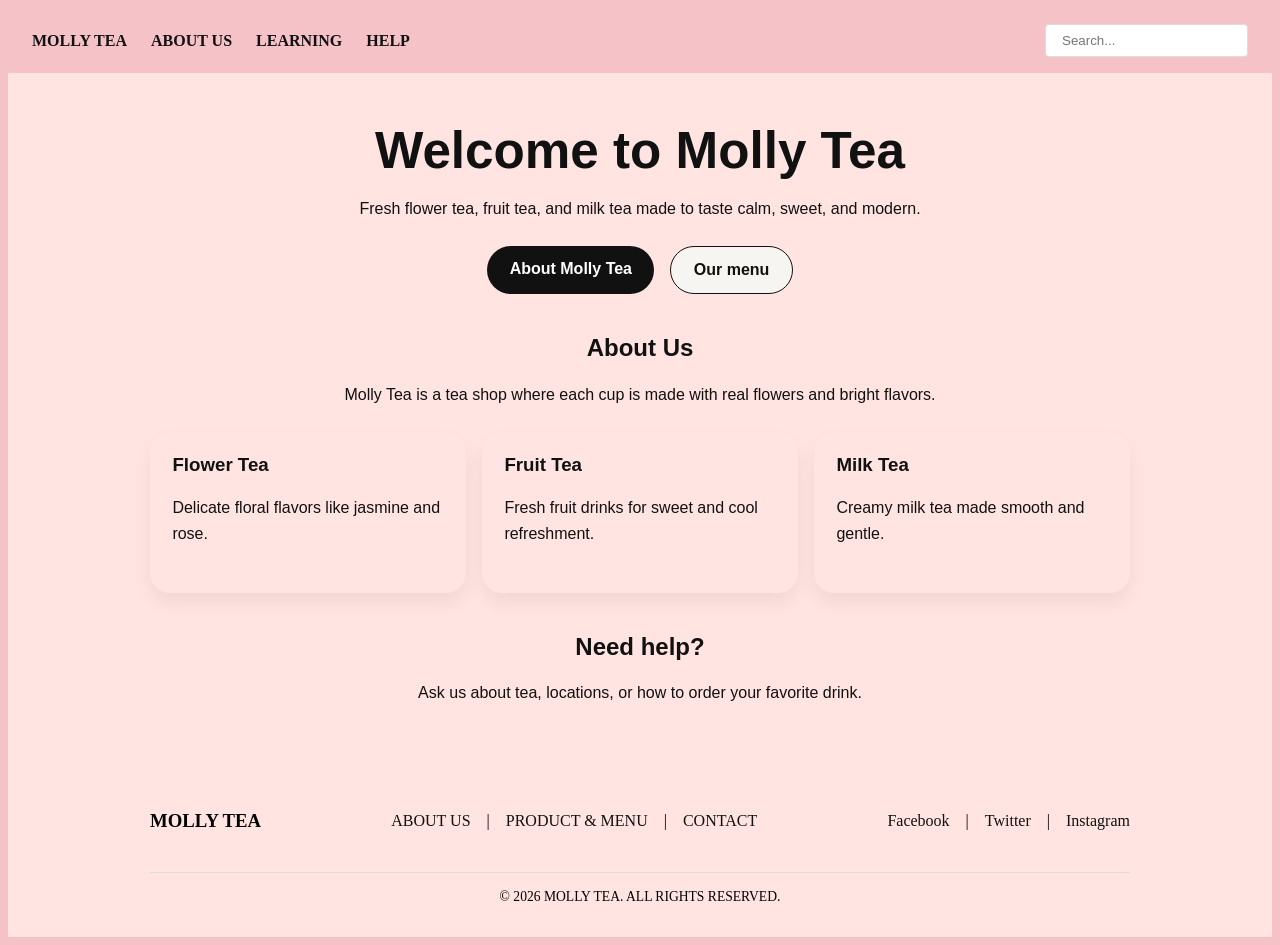
==== commit 80a079af: "wow" ====
--- a/index.html
+++ b/index.html
@@ -21,1438 +21,31 @@
             </nav>
         </header>
         <main>
-<body class="home wp-singular page-template-default page page-id-25 wp-embed-responsive wp-theme-ochahouse wp-child-theme-ochahouse-child theme-ochahouse woocommerce-js button-default user-not-logged-in single-product- elementor-default elementor-kit-6 elementor-page elementor-page-25 e--ua-blink e--ua-chrome e--ua-webkit" data-elementor-device-mode="tablet">
-
-      
-<div id="page" class="site">
-      
-<header id="masthead" class="site-header">
-	<div class="site-branding-container">
-    	            <div class="jws_header">
-                <style>.elementor-35 .elementor-element.elementor-element-33367f5{padding:02.5% 7% 0% 8%;}.elementor-35 .elementor-element.elementor-element-33367f5.is-sticky{padding:15px 10px 15px 10px;}.elementor-bc-flex-widget .elementor-35 .elementor-element.elementor-element-1c1eda7.elementor-column .elementor-widget-wrap{align-items:center;}.elementor-35 .elementor-element.elementor-element-1c1eda7.elementor-column.elementor-element[data-element_type="column"] > .elementor-widget-wrap.elementor-element-populated{align-content:center;align-items:center;}.elementor-bc-flex-widget .elementor-35 .elementor-element.elementor-element-68ed5f9.elementor-column .elementor-widget-wrap{align-items:center;}.elementor-35 .elementor-element.elementor-element-68ed5f9.elementor-column.elementor-element[data-element_type="column"] > .elementor-widget-wrap.elementor-element-populated{align-content:center;align-items:center;}.elementor-35 .elementor-element.elementor-element-68ed5f9.elementor-column > .elementor-widget-wrap{justify-content:flex-end;}.elementor-35 .elementor-element.elementor-element-68ed5f9 > .elementor-element-populated{margin:0% 0.36% 0% 0%;--e-column-margin-right:0.36%;--e-column-margin-left:0%;}.elementor-35 .elementor-element.elementor-element-30f4618{width:auto;max-width:auto;}.elementor-35 .elementor-element.elementor-element-30f4618 > .elementor-widget-container{margin:0px 0px 0px 0px;}.elementor-35 .elementor-element.elementor-element-30f4618 > .elementor-widget-container > .jws_main_menu > .jws_main_menu_inner> ul > li > a, .elementor-35 .elementor-element.elementor-element-30f4618 > .elementor-widget-container > .jws_main_menu > .jws_main_menu_inner > ul > li .btn-sub-menu{color:#FFFFFF;}.elementor-35 .elementor-element.elementor-element-30f4618 > .elementor-widget-container > .jws_main_menu > .jws_main_menu_inner > ul.nav > li > a{font-family:"Ago_Sans";font-size:16px;font-weight:500;text-transform:uppercase;letter-spacing:1px;}.elementor-35 .elementor-element.elementor-element-30f4618 > .elementor-widget-container > .jws_main_menu > .jws_main_menu_inner > ul > li > a:hover , 
-                            .elementor-35 .elementor-element.elementor-element-30f4618 > .elementor-widget-container > .jws_main_menu > .jws_main_menu_inner > ul > li.current-menu-ancestor > a ,
-                            .elementor-35 .elementor-element.elementor-element-30f4618 > .elementor-widget-container > .jws_main_menu > .jws_main_menu_inner > ul > li.current-menu-item > a , 
-                            .elementor-35 .elementor-element.elementor-element-30f4618 > .elementor-widget-container > .jws_main_menu > .jws_main_menu_inner > ul > li.current-menu-parent > a,
-                            .elementor-35 .elementor-element.elementor-element-30f4618 > .elementor-widget-container > .jws_main_menu > .jws_main_menu_inner > ul > li.active > a,
-                            .elementor-35 .elementor-element.elementor-element-30f4618 > .elementor-widget-container > .jws_main_menu > .jws_main_menu_inner > ul > li.current-menu-item > .btn-sub-menu,
-                            .elementor-35 .elementor-element.elementor-element-30f4618 > .elementor-widget-container > .jws_main_menu > .jws_main_menu_inner > ul > li.active > .btn-sub-menu{color:var( --e-global-color-text );}.elementor-35 .elementor-element.elementor-element-30f4618 > .elementor-widget-container > .jws_main_menu > .jws_main_menu_inner> ul > li > a{padding:0px 4px 0px 4px;}.elementor-35 .elementor-element.elementor-element-30f4618 > .elementor-widget-container > .jws_main_menu > .jws_main_menu_inner> ul > li{margin:0px 15px 0px 15px;}.elementor-35 .elementor-element.elementor-element-30f4618 > .elementor-widget-container > .jws_main_menu > .jws_main_menu_inner> ul > li > a > i{margin:0px 0px 0px 0px;}.elementor-35 .elementor-element.elementor-element-30f4618 .jws_main_menu .menu-item-design-standard .sub-menu{min-width:275px;background-color:var( --e-global-color-accent );padding:0px 0px 0px 0px;box-shadow:0px 0px 10px 0px rgba(0, 0, 0, 0);}.elementor-35 .elementor-element.elementor-element-30f4618 .jws_main_menu .menu-item-design-standard .sub-menu li a{color:var( --e-global-color-text );font-family:"Ago_Sans";font-size:16px;font-weight:500;line-height:22px;padding:0px 30px 11px 2px;}.elementor-35 .elementor-element.elementor-element-30f4618 .jws_main_menu .menu-item-design-standard .sub-menu li{background:var( --e-global-color-accent );}.elementor-35 .elementor-element.elementor-element-30f4618 .jws_main_menu .menu-item-design-standard .sub-menu li a:hover , 
-                            .elementor-35 .elementor-element.elementor-element-30f4618 .jws_main_menu .menu-item-design-standard .sub-menu li.current-menu-item > a,
-                            .elementor-35 .elementor-element.elementor-element-30f4618 .jws_main_menu .menu-item-design-standard .sub-menu li.current-menu-ancestor>a ,
-                            .elementor-35 .elementor-element.elementor-element-30f4618 .jws_main_menu .menu-item-design-standard .sub-menu li.current-menu-ancestor>a > span,
-                            .elementor-35 .elementor-element.elementor-element-30f4618 .jws_main_menu .menu-item-design-standard .sub-menu li.current-menu-item > a >span,
-                            
-                            .elementor-35 .elementor-element.elementor-element-30f4618 .jws_main_menu .menu-item-design-standard .sub-menu li.active > a,
-                             .elementor-35 .elementor-element.elementor-element-30f4618 .jws_main_menu .menu-item-design-standard .sub-menu li.active > a > span,
-                            .elementor-35 .elementor-element.elementor-element-30f4618 .jws_main_menu .menu-item-design-standard .sub-menu li.active > .btn-sub-menu,
-                            .elementor-35 .elementor-element.elementor-element-30f4618 .jws_main_menu .menu-item-design-standard .sub-menu li a:hover i,
-                            .elementor-35 .elementor-element.elementor-element-30f4618 .jws_main_menu .menu-item-design-standard .sub-menu li a:hover span
-                            {color:var( --e-global-color-text );}.elementor-35 .elementor-element.elementor-element-30f4618 > .elementor-widget-container > .jws_main_menu > .jws_main_menu_inner> ul > li .sub-menu-dropdown{padding:0px 0px 0px 0px;}.elementor-35 .elementor-element.elementor-element-7da488f{width:auto;max-width:auto;}.elementor-35 .elementor-element.elementor-element-7da488f > .elementor-widget-container{margin:-4px 0px 0px 40px;}.elementor-35 .elementor-element.elementor-element-7da488f .jws_dropdown_text .drop_top img{max-width:21px;}.elementor-35 .elementor-element.elementor-element-7da488f .jws_dropdown_text .drop_top svg{font-size:21px;}.elementor-35 .elementor-element.elementor-element-7da488f .jws_dropdown_text .drop_top i{font-size:21px;}.elementor-35 .elementor-element.elementor-element-7da488f .jws_dropdown_text .drop_top{color:var( --e-global-color-text );font-family:"Ago_Sans";font-size:16px;font-weight:500;text-transform:uppercase;}.elementor-35 .elementor-element.elementor-element-7da488f .jws_dropdown_text .dropdown_sub{width:155px;background:var( --e-global-color-accent );}.elementor-35 .elementor-element.elementor-element-7da488f .jws_dropdown_text .dropdown_sub .drop_item a{color:var( --e-global-color-text );font-family:"Ago_Sans";font-size:16px;font-weight:500;}.elementor-35 .elementor-element.elementor-element-7da488f .jws_dropdown_text .dropdown_sub .drop_item a:hover{color:var( --e-global-color-text );}.elementor-35 .elementor-element.elementor-element-9a7c351 .jws_search > button{text-align:left;color:var( --e-global-color-bc4e77f );font-size:22px;}.elementor-35 .elementor-element.elementor-element-9a7c351{width:auto;max-width:auto;}.elementor-35 .elementor-element.elementor-element-9a7c351 > .elementor-widget-container{margin:0px 0px 0px 34px;}.elementor-35 .elementor-element.elementor-element-4dbca35{width:auto;max-width:auto;}.elementor-35 .elementor-element.elementor-element-4dbca35 > .elementor-widget-container{margin:0px 0px 0px 30px;padding:0px 0px 0px 0px;}.elementor-35 .elementor-element.elementor-element-4dbca35 .elementor-button .elementor-button-icon{margin:0% 0% 0% 0%;}.elementor-35 .elementor-element.elementor-element-4dbca35 a.elementor-button, .elementor-35 .elementor-element.elementor-element-4dbca35 .elementor-button{font-family:"Ago_Sans";font-size:14px;font-weight:700;color:var( --e-global-color-secondary );background:var( --e-global-color-primary );border-radius:50px 50px 50px 50px;}.elementor-35 .elementor-element.elementor-element-4dbca35 a.elementor-button, .elementor-35 .elementor-element.elementor-element-4dbca35 .elementor-button, .elementor-35 .elementor-element.elementor-element-4dbca35 .elementor-button.button-with_border > span{padding:20px 15px 20px 15px;}.elementor-35 .elementor-element.elementor-element-4dbca35 a.elementor-button:hover, .elementor-35 .elementor-element.elementor-element-4dbca35 .elementor-button:hover{color:#FFFFFF;}.elementor-35 .elementor-element.elementor-element-5d7e676{box-shadow:0px 4px 30px 0px rgba(0, 0, 0, 0.1);}.elementor-35 .elementor-element.elementor-element-517b0ef > .elementor-widget-container{margin:15px 0px 15px 0px;}.elementor-bc-flex-widget .elementor-35 .elementor-element.elementor-element-e9dd06d.elementor-column .elementor-widget-wrap{align-items:center;}.elementor-35 .elementor-element.elementor-element-e9dd06d.elementor-column.elementor-element[data-element_type="column"] > .elementor-widget-wrap.elementor-element-populated{align-content:center;align-items:center;}.uaoffcanvas-9cfa84e .jws-offcanvas-overlay{background:rgba(0,0,0,0.75);}.uaoffcanvas-9cfa84e .jws-offcanvas .jws-offcanvas-content-data{width:300px;}.elementor-35 .elementor-element.elementor-element-9cfa84e .jws-elementor-button .elementor-button-icon i,
-					.elementor-35 .elementor-element.elementor-element-9cfa84e .jws-elementor-button .elementor-button-icon svg{font-size:35px;width:35px;height:35px;line-height:35px;}.elementor-35 .elementor-element.elementor-element-9cfa84e .jws-elementor-button .elementor-align-icon-right, .elementor-35 .elementor-element.elementor-element-9cfa84e .jws-infobox-link-icon-after{margin-left:0px;}.elementor-35 .elementor-element.elementor-element-9cfa84e .jws-elementor-button .elementor-align-icon-left, .elementor-35 .elementor-element.elementor-element-9cfa84e .jws-infobox-link-icon-before{margin-right:0px;}.elementor-35 .elementor-element.elementor-element-9cfa84e .jws-offcanvas-action-wrap a.jws-elementor-button, .elementor-35 .elementor-element.elementor-element-9cfa84e .jws-offcanvas-action-wrap .jws-elementor-button{font-family:"Ago_Sans";font-weight:100;}.elementor-35 .elementor-element.elementor-element-9cfa84e .elementor-button-icon i{color:var( --e-global-color-bc4e77f );}.elementor-35 .elementor-element.elementor-element-9cfa84e .elementor-button-icon svg{fill:var( --e-global-color-bc4e77f );}.elementor-35 .elementor-element.elementor-element-9cfa84e .elementor-button-icon path{fill:var( --e-global-color-bc4e77f );stroke:var( --e-global-color-bc4e77f );}.elementor-35 .elementor-element.elementor-element-9cfa84e .elementor-button-content-wrapper:hover i{color:var( --e-global-color-bc4e77f );}.elementor-35 .elementor-element.elementor-element-9cfa84e .elementor-button-content-wrapper:hover svg{fill:var( --e-global-color-bc4e77f );}.elementor-35 .elementor-element.elementor-element-9cfa84e .elementor-button-content-wrapper:hover path{fill:var( --e-global-color-bc4e77f );stroke:var( --e-global-color-bc4e77f );}.uaoffcanvas-9cfa84e .jws-offcanvas-close .jws-offcanvas-close-icon i{color:var( --e-global-color-primary );}.uaoffcanvas-9cfa84e .jws-offcanvas-close .jws-offcanvas-close-icon svg{fill:var( --e-global-color-primary );}.elementor-35 .elementor-element.elementor-element-0c9d076{width:auto;max-width:auto;}.elementor-35 .elementor-element.elementor-element-0c9d076 > .elementor-widget-container{margin:-6px 0px 0px 40px;}.elementor-35 .elementor-element.elementor-element-0c9d076 .jws_dropdown_text .drop_top img{max-width:21px;}.elementor-35 .elementor-element.elementor-element-0c9d076 .jws_dropdown_text .drop_top svg{font-size:21px;}.elementor-35 .elementor-element.elementor-element-0c9d076 .jws_dropdown_text .drop_top i{font-size:21px;}.elementor-35 .elementor-element.elementor-element-0c9d076 .jws_dropdown_text .drop_top{color:var( --e-global-color-text );font-family:"Ago_Sans";font-size:16px;font-weight:500;text-transform:uppercase;}.elementor-35 .elementor-element.elementor-element-0c9d076 .jws_dropdown_text .dropdown_sub{width:120px;background:var( --e-global-color-accent );}.elementor-35 .elementor-element.elementor-element-0c9d076 .jws_dropdown_text .dropdown_sub .drop_item a{color:var( --e-global-color-text );font-family:"Ago_Sans";font-size:16px;font-weight:500;}.elementor-35 .elementor-element.elementor-element-0c9d076 .jws_dropdown_text .dropdown_sub .drop_item a:hover{color:var( --e-global-color-text );}body.elementor-page-35:not(.elementor-motion-effects-element-type-background), body.elementor-page-35 > .elementor-motion-effects-container > .elementor-motion-effects-layer{background-color:#000000;}@media(max-width:1441px){.elementor-35 .elementor-element.elementor-element-4dbca35 > .elementor-widget-container{margin:0% 0% 0% 0%;}}@media(max-width:1023px){.elementor-35 .elementor-element.elementor-element-5d7e676{padding:15px 0px 15px 0px;}.elementor-bc-flex-widget .elementor-35 .elementor-element.elementor-element-74ff043.elementor-column .elementor-widget-wrap{align-items:center;}.elementor-35 .elementor-element.elementor-element-74ff043.elementor-column.elementor-element[data-element_type="column"] > .elementor-widget-wrap.elementor-element-populated{align-content:center;align-items:center;}.elementor-35 .elementor-element.elementor-element-517b0ef{width:var( --container-widget-width, 50% );max-width:50%;--container-widget-width:50%;--container-widget-flex-grow:0;}.elementor-35 .elementor-element.elementor-element-517b0ef > .elementor-widget-container{margin:0px 0px 0px 0px;}.elementor-35 .elementor-element.elementor-element-9cfa84e{width:var( --container-widget-width, 56% );max-width:56%;--container-widget-width:56%;--container-widget-flex-grow:0;}.elementor-35 .elementor-element.elementor-element-9cfa84e > .elementor-widget-container{margin:0px 0px -19px 0px;}.uaoffcanvas-9cfa84e .jws-offcanvas .jws-offcanvas-content-data{width:360px;}.elementor-35 .elementor-element.elementor-element-9cfa84e .jws-elementor-button .elementor-button-icon{padding:0px 0px 0px 0px;}.uaoffcanvas-9cfa84e .jws-offcanvas-close .jws-offcanvas-close-icon{font-size:24px;}.uaoffcanvas-9cfa84e .jws-offcanvas-content-data{padding:0px 0px 0px 0px;}.elementor-35 .elementor-element.elementor-element-9cfa84e .jws-offcanvas-action-wrap a.jws-elementor-button, .elementor-35 .elementor-element.elementor-element-9cfa84e .jws-offcanvas-action-wrap .jws-elementor-button{padding:0px 0px 0px 0px;}.uaoffcanvas-9cfa84e .jws-offcanvas-close-icon-wrapper .jws-offcanvas-close{padding:80px 30px 0px 0px;}}@media(max-width:767px){.elementor-35 .elementor-element.elementor-element-4dbca35 > .elementor-widget-container{margin:0% 0% 0% 0%;padding:0px 0px 30px 0px;}.elementor-35 .elementor-element.elementor-element-4dbca35 a.elementor-button, .elementor-35 .elementor-element.elementor-element-4dbca35 .elementor-button{font-size:10px;}.elementor-35 .elementor-element.elementor-element-4dbca35 a.elementor-button, .elementor-35 .elementor-element.elementor-element-4dbca35 .elementor-button, .elementor-35 .elementor-element.elementor-element-4dbca35 .elementor-button.button-with_border > span{padding:15px 20px 15px 20px;}.elementor-35 .elementor-element.elementor-element-5d7e676{margin-top:0px;margin-bottom:0px;padding:8px 0px 8px 0px;}.elementor-35 .elementor-element.elementor-element-74ff043{width:50%;}.elementor-35 .elementor-element.elementor-element-74ff043 > .elementor-element-populated{margin:0px 0px 0px -10px;--e-column-margin-right:0px;--e-column-margin-left:-10px;padding:0px 0px 0px 0px;}.elementor-35 .elementor-element.elementor-element-517b0ef > .elementor-widget-container{margin:0px 0px 0px 0px;padding:0px 0px 0px 0px;}.elementor-35 .elementor-element.elementor-element-517b0ef{--container-widget-width:100%;--container-widget-flex-grow:0;width:var( --container-widget-width, 100% );max-width:100%;}.elementor-35 .elementor-element.elementor-element-517b0ef .elementor-logo img{width:70%;}.elementor-35 .elementor-element.elementor-element-e9dd06d{width:50%;}.elementor-35 .elementor-element.elementor-element-e9dd06d.elementor-column > .elementor-widget-wrap{justify-content:center;}.elementor-35 .elementor-element.elementor-element-e9dd06d > .elementor-element-populated{margin:0px 0px 0px 0px;--e-column-margin-right:0px;--e-column-margin-left:0px;padding:0px 0px 0px 0px;}.elementor-35 .elementor-element.elementor-element-9cfa84e{width:var( --container-widget-width, 60px );max-width:60px;--container-widget-width:60px;--container-widget-flex-grow:0;}.elementor-35 .elementor-element.elementor-element-9cfa84e > .elementor-widget-container{margin:5px 0px -19px 0px;padding:0px 0px 0px 0px;}.uaoffcanvas-9cfa84e .jws-offcanvas .jws-offcanvas-content-data{width:84%;min-height:0px;}.elementor-35 .elementor-element.elementor-element-9cfa84e .jws-elementor-button .elementor-button-icon{padding:0px 0px 0px 0px;}.elementor-35 .elementor-element.elementor-element-0c9d076 > .elementor-widget-container{margin:0px -20px 0px 0px;padding:0px 0px 0px 0px;}.elementor-35 .elementor-element.elementor-element-0c9d076 .jws_dropdown_text .dropdown_sub .drop_item a{line-height:1.2em;}}@media(min-width:768px){.elementor-35 .elementor-element.elementor-element-1c1eda7{width:14%;}.elementor-35 .elementor-element.elementor-element-68ed5f9{width:86%;}}/* Start custom CSS for jws_dropdown_text, class: .elementor-element-7da488f */.drop_top :hover{
-    color: #FFFFFF;
-}
-.jws_dropdown_text .dropdown_sub{
-    border-top: 5px solid #00000000;
-
-}
-.drop_item {
- background-color:  #00000000  !important;
-}
-
-.drop_item :hover{
- background-color:  #00000000  !important;
-  color:  #FFFFFF  !important;
-
-}/* End custom CSS */
-/* Start custom CSS for jws_dropdown_text, class: .elementor-element-0c9d076 */.drop_top :hover{
-    color: #FFFFFF;
-}
-.jws_dropdown_text .dropdown_sub{
-    border-top: 5px solid #00000000;
-
-}
-.drop_item {
- background-color:  #00000000  !important;
-}
-
-.drop_item :hover{
- background-color:  #00000000  !important;
-  color:  #FFFFFF  !important;
-
-}/* End custom CSS */
-/* Start Custom Fonts CSS */@font-face {
-	font-family: 'Ago_Sans';
-	font-style: normal;
-	font-weight: 500;
-	font-display: auto;
-	src: url('https://usa.mollytea.com/wp-content/uploads/2025/07/agosans-medium-webfont-1.woff') format('woff');
-}
-@font-face {
-	font-family: 'Ago_Sans';
-	font-style: normal;
-	font-weight: 500;
-	font-display: auto;
-	src: url('https://ca.mollytea.com/wp-content/uploads/2025/07/agosans-medium-webfont-1.woff') format('woff');
-}
-@font-face {
-	font-family: 'Ago_Sans';
-	font-style: normal;
-	font-weight: 500;
-	font-display: auto;
-	src: url('https://au.mollytea.com/wp-content/uploads/2025/07/agosans-medium-webfont-1.woff') format('woff');
-}
-@font-face {
-	font-family: 'Ago_Sans';
-	font-style: normal;
-	font-weight: 500;
-	font-display: auto;
-	src: url('https://uk.mollytea.com/wp-content/uploads/2025/07/agosans-medium-webfont-1.woff') format('woff');
-}
-@font-face {
-	font-family: 'Ago_Sans';
-	font-style: normal;
-	font-weight: 500;
-	font-display: auto;
-	src: url('https://th.mollytea.com/wp-content/uploads/2025/07/agosans-medium-webfont-1.woff') format('woff');
-}
-@font-face {
-	font-family: 'Ago_Sans';
-	font-style: normal;
-	font-weight: 500;
-	font-display: auto;
-	src: url('https://jp.mollytea.com/wp-content/uploads/2025/07/agosans-medium-webfont-1.woff') format('woff');
-}
-@font-face {
-	font-family: 'Ago_Sans';
-	font-style: normal;
-	font-weight: 500;
-	font-display: auto;
-	src: url('https://id.mollytea.com/wp-content/uploads/2025/07/agosans-medium-webfont-1.woff') format('woff');
-}
-@font-face {
-	font-family: 'Ago_Sans';
-	font-style: normal;
-	font-weight: 500;
-	font-display: auto;
-	src: url('https://my.mollytea.com/wp-content/uploads/2025/07/agosans-medium-webfont-1.woff') format('woff');
-}
-@font-face {
-	font-family: 'Ago_Sans';
-	font-style: normal;
-	font-weight: 500;
-	font-display: auto;
-	src: url('https://sg.mollytea.com/wp-content/uploads/2025/07/agosans-medium-webfont-1.woff') format('woff');
-}
-@font-face {
-	font-family: 'Ago_Sans';
-	font-style: normal;
-	font-weight: 500;
-	font-display: auto;
-	src: url('https://hk.mollytea.com/wp-content/uploads/2025/07/agosans-medium-webfont-1.woff') format('woff');
-}
-@font-face {
-	font-family: 'Ago_Sans';
-	font-style: normal;
-	font-weight: 500;
-	font-display: auto;
-	src: url('https://cn.mollytea.com/wp-content/uploads/2025/07/agosans-medium-webfont-1.woff') format('woff');
-}
-/* End Custom Fonts CSS */</style>		<div data-elementor-type="wp-post" data-elementor-id="35" class="elementor elementor-35" data-elementor-post-type="hf_template">
-						<div class="elementor-section elementor-top-section elementor-element elementor-element-33367f5 elementor-section-full_width elementor-hidden-tablet elementor-hidden-mobile elementor-section-height-default elementor-section-height-default" data-id="33367f5" data-element_type="section">
-						<div class="elementor-container elementor-column-gap-default jws_section_">
-				<div class="elementor-column elementor-col-50 elementor-top-column elementor-element elementor-element-1c1eda7" data-id="1c1eda7" data-element_type="column">
-			<div class="elementor-widget-wrap elementor-element-populated">
-						<div class="elementor-element elementor-element-03a88b6 logo_sticky_yes elementor-widget elementor-widget-jws_logo" data-id="03a88b6" data-element_type="widget" data-widget_type="jws_logo.default">
-				<div class="elementor-widget-container">
-					      
-		<div class="elementor-logo has_logo_sticky">
-
-								<a href="https://usa.mollytea.com">
-			            
-            <span class="logo-inner">
-                <img fetchpriority="high" width="1362" height="284" src="https://usa.mollytea.com/wp-content/uploads/2022/04/Molly-Tea-反白logo.png" class="logo-image attachment-full" alt="" decoding="async" srcset="https://usa.mollytea.com/wp-content/uploads/2022/04/Molly-Tea-反白logo.png 1362w, https://usa.mollytea.com/wp-content/uploads/2022/04/Molly-Tea-反白logo-320x67.png 320w, https://usa.mollytea.com/wp-content/uploads/2022/04/Molly-Tea-反白logo-1024x214.png 1024w, https://usa.mollytea.com/wp-content/uploads/2022/04/Molly-Tea-反白logo-768x160.png 768w, https://usa.mollytea.com/wp-content/uploads/2022/04/Molly-Tea-反白logo-524x109.png 524w" sizes="(max-width: 1362px) 100vw, 1362px">            </span>
-          
-            
-                        <span class="logo-sticky">
-                 <img width="1362" height="284" src="https://usa.mollytea.com/wp-content/uploads/2022/04/Molly-Tea-墨稿logo.png" class="logo-image attachment-full" alt="" decoding="async" srcset="https://usa.mollytea.com/wp-content/uploads/2022/04/Molly-Tea-墨稿logo.png 1362w, https://usa.mollytea.com/wp-content/uploads/2022/04/Molly-Tea-墨稿logo-320x67.png 320w, https://usa.mollytea.com/wp-content/uploads/2022/04/Molly-Tea-墨稿logo-1024x214.png 1024w, https://usa.mollytea.com/wp-content/uploads/2022/04/Molly-Tea-墨稿logo-768x160.png 768w, https://usa.mollytea.com/wp-content/uploads/2022/04/Molly-Tea-墨稿logo-524x109.png 524w" sizes="(max-width: 1362px) 100vw, 1362px">            </span>
-            								</a>
-			
-		</div>
-						</div>
-				</div>
-					</div>
-		</div>
-				<div class="elementor-column elementor-col-50 elementor-top-column elementor-element elementor-element-68ed5f9" data-id="68ed5f9" data-element_type="column">
-			<div class="elementor-widget-wrap elementor-element-populated">
-						<div class="elementor-element elementor-element-30f4618 elementor-jws-menu-align-right elementor-widget__width-auto elementor_jws_menu_layout_menu_horizontal elementor-jws-menu-skin-skin1 elementor-before-menu-skin-none elementor-widget elementor-widget-jws_menu_nav" data-id="30f4618" data-element_type="widget" data-widget_type="jws_menu_nav.default">
-				<div class="elementor-widget-container">
-					             <div class="jws_main_menu sub_skin_skin1">   
-                     
-                    <div class="jws_main_menu_inner open">
-                                <ul id="menu-1-30f4618" class="nav"><li id="menu-item-9505" class="menu-item menu-item-type-post_type menu-item-object-page menu-item-9505 menu-item-design-standard"><a href="https://usa.mollytea.com/about-us/"><span>About Us</span></a></li>
-<li id="menu-item-9664" class="menu-item menu-item-type-custom menu-item-object-custom menu-item-has-children menu-item-9664 menu-item-design-standard with-offsets"><a href="#"><span>Products &amp; Menu</span></a>
-<ul class="sub-menu">
-	<li id="menu-item-9479" class="menu-item menu-item-type-post_type menu-item-object-page menu-item-9479 menu-item-design-standard"><a href="https://usa.mollytea.com/why-choose-us/"><span>Why Choose Us</span></a></li>
-	<li id="menu-item-9888" class="menu-item menu-item-type-post_type menu-item-object-page menu-item-9888 menu-item-design-standard"><a href="https://usa.mollytea.com/product-categories/"><span>Product Categories</span></a></li>
-</ul>
-</li>
-<li id="menu-item-9665" class="menu-item menu-item-type-custom menu-item-object-custom menu-item-has-children menu-item-9665 menu-item-design-standard with-offsets"><a href="#"><span>Store Locator</span></a>
-<ul class="sub-menu">
-	<li id="menu-item-9477" class="menu-item menu-item-type-post_type menu-item-object-page menu-item-9477 menu-item-design-standard"><a href="https://usa.mollytea.com/store-map-address-search/"><span>Store Map &amp;  Address Search</span></a></li>
-</ul>
-</li>
-<li id="menu-item-9667" class="menu-item menu-item-type-custom menu-item-object-custom menu-item-has-children menu-item-9667 menu-item-design-standard with-offsets"><a href="#"><span>Contact &amp; Partnerships</span></a>
-<ul class="sub-menu">
-	<li id="menu-item-9474" class="menu-item menu-item-type-post_type menu-item-object-page menu-item-9474 menu-item-design-standard"><a href="https://usa.mollytea.com/contact-form/"><span>Contact Form</span></a></li>
-	<li id="menu-item-10624" class="menu-item menu-item-type-post_type menu-item-object-page menu-item-10624 menu-item-design-standard"><a href="https://usa.mollytea.com/franchise-partner-opportunities/"><span>Franchise &amp; Partner Opportunities</span></a></li>
-	<li id="menu-item-32068" class="menu-item menu-item-type-custom menu-item-object-custom menu-item-32068 menu-item-design-standard"><a target="_blank" href="https://global-mollytea.jizhichenghe.com/s/BFWWfa0a?tenantId=e4191548eb8f"><span>Join Molly Tea</span></a></li>
-</ul>
-</li>
-</ul>                    </div> 
-             </div>  
-         				</div>
-				</div>
-				<div class="elementor-element elementor-element-7da488f elementor-widget__width-auto submenu-bottom elementor-widget elementor-widget-jws_dropdown_text" data-id="7da488f" data-element_type="widget" data-widget_type="jws_dropdown_text.default">
-				<div class="elementor-widget-container">
-							      	<div class="jws_dropdown_text">
-                  <span class="drop_top">
-                     
-                    <span>America</span>
-                  </span>  
-                  <div class="dropdown_sub">  
-            		              				<div class="drop_item">
-                                <a href="https://ca.mollytea.com">Canada</a>
-                            </div>
-            		              				<div class="drop_item">
-                                <a href="https://au.mollytea.com">Australia</a>
-                            </div>
-            		              				<div class="drop_item">
-                                <a href="https://uk.mollytea.com">United Kingdom</a>
-                            </div>
-            		              				<div class="drop_item">
-                                <a href="https://th.mollytea.com">Thailand</a>
-                            </div>
-            		              				<div class="drop_item">
-                                <a href="https://jp.mollytea.com">Japan</a>
-                            </div>
-            		              				<div class="drop_item">
-                                <a href="https://id.mollytea.com">Indonesia</a>
-                            </div>
-            		              				<div class="drop_item">
-                                <a href="https://my.mollytea.com">Malaysia</a>
-                            </div>
-            		              				<div class="drop_item">
-                                <a href="https://sg.mollytea.com">Singapore</a>
-                            </div>
-            		              				<div class="drop_item">
-                                <a href="https://hk.mollytea.com">HK &amp; Macau</a>
-                            </div>
-            		                    </div>
-                </div>
-		    				</div>
-				</div>
-				<div class="elementor-element elementor-element-9a7c351 elementor-widget__width-auto elementor-widget elementor-widget-jws_search" data-id="9a7c351" data-element_type="widget" data-settings="{&quot;align&quot;:&quot;left&quot;}" data-widget_type="jws_search.default">
-				<div class="elementor-widget-container">
-					            <div class="jws_search popup">
-                <button>
-    <i aria-hidden="true" class="  jws-icon-magnifying-glass-thin"></i></button>
-             </div>
-        				</div>
-				</div>
-				<div class="elementor-element elementor-element-4dbca35 elementor-align-center elementor-widget__width-auto elementor-widget elementor-widget-bloompixel-gradient-button animated rubberBand" data-id="4dbca35" data-element_type="widget" data-settings="{&quot;_animation&quot;:&quot;rubberBand&quot;}" data-widget_type="bloompixel-gradient-button.default">
-				<div class="elementor-widget-container">
-							<div class="elementor-button-wrapper button-defautl">
-			<a href="/single-country-store-map-address-search/" class="elementor-button-link elementor-button btn-main classic elementor-size-xs elementor-animation-pulse" target="_blank" rel="nofollow" role="button">
-						<span class="elementor-button-content-wrapper">
-						<span class="elementor-button-icon elementor-align-icon-">
-				  
-			</span>
-						<span class="elementor-button-text">Start an order</span>
-		</span>
-					</a>
-		</div>
-						</div>
-				</div>
-					</div>
-		</div>
-				      
-            
-              
-            
-            	
-			</div>
-		</div>
-				<div class="elementor-section elementor-top-section elementor-element elementor-element-5d7e676 elementor-hidden-desktop elementor-hidden-laptop elementor-section-boxed elementor-section-height-default elementor-section-height-default" data-id="5d7e676" data-element_type="section">
-						<div class="elementor-container elementor-column-gap-default jws_section_">
-				<div class="elementor-column elementor-col-50 elementor-top-column elementor-element elementor-element-74ff043" data-id="74ff043" data-element_type="column">
-			<div class="elementor-widget-wrap elementor-element-populated">
-						<div class="elementor-element elementor-element-517b0ef elementor-widget-tablet__width-initial elementor-widget elementor-widget-jws_logo" data-id="517b0ef" data-element_type="widget" data-widget_type="jws_logo.default">
-				<div class="elementor-widget-container">
-					      
-		<div class="elementor-logo">
-
-								<a href="https://usa.mollytea.com">
-			            
-            <span class="logo-inner">
-                <img fetchpriority="high" width="1362" height="284" src="https://usa.mollytea.com/wp-content/uploads/2022/04/Molly-Tea-反白logo.png" class="logo-image attachment-full" alt="" decoding="async" srcset="https://usa.mollytea.com/wp-content/uploads/2022/04/Molly-Tea-反白logo.png 1362w, https://usa.mollytea.com/wp-content/uploads/2022/04/Molly-Tea-反白logo-320x67.png 320w, https://usa.mollytea.com/wp-content/uploads/2022/04/Molly-Tea-反白logo-1024x214.png 1024w, https://usa.mollytea.com/wp-content/uploads/2022/04/Molly-Tea-反白logo-768x160.png 768w, https://usa.mollytea.com/wp-content/uploads/2022/04/Molly-Tea-反白logo-524x109.png 524w" sizes="(max-width: 1362px) 100vw, 1362px">            </span>
-          
-            
-                        <span class="logo-sticky">
-                             </span>
-            								</a>
-			
-		</div>
-						</div>
-				</div>
-					</div>
-		</div>
-				<div class="elementor-column elementor-col-50 elementor-top-column elementor-element elementor-element-e9dd06d" data-id="e9dd06d" data-element_type="column">
-			<div class="elementor-widget-wrap elementor-element-populated">
-						<div class="elementor-element elementor-element-9cfa84e elementor-widget-mobile__width-initial elementor-widget-tablet__width-initial jws-offcanvas-trigger-align-inline elementor-widget elementor-widget-Offcanvas" data-id="9cfa84e" data-element_type="widget" data-widget_type="Offcanvas.default">
-				<div class="elementor-widget-container">
-							
-        		<div class="jws-offcanvas-action-wrap">
-					<div class="jws-button-wrapper elementor-button-wrapper elementor-align-right elementor-tablet-align-right elementor-mobile-align-center">
-			<a class="jws-offcanvas-trigger action jws-elementor-button" href="javascript:void(0);" data-offcanvas="9cfa84e">
-						<span class="elementor-button-content-wrapper">
-
-
-									<span class="elementor-button-icon elementor-align-icon-right">
-						<i aria-hidden="true" class="  jws-icon-menu"></i>					</span>
-							<span class="elementor-button-text elementor-inline-editing" data-elementor-setting-key="btn_text" data-elementor-inline-editing-toolbar="none"></span>
-		</span>
-					</a>
-		</div>
-				</div>
-						</div>
-				</div>
-				<div class="elementor-element elementor-element-0c9d076 elementor-widget__width-auto submenu-bottom elementor-widget elementor-widget-jws_dropdown_text" data-id="0c9d076" data-element_type="widget" data-widget_type="jws_dropdown_text.default">
-				<div class="elementor-widget-container">
-							      	<div class="jws_dropdown_text">
-                  <span class="drop_top">
-                     
-                    <span>America</span>
-                  </span>  
-                  <div class="dropdown_sub">  
-            		              				<div class="drop_item">
-                                <a href="https://ca.mollytea.com">Canada</a>
-                            </div>
-            		              				<div class="drop_item">
-                                <a href="https://au.mollytea.com">Australia</a>
-                            </div>
-            		              				<div class="drop_item">
-                                <a href="https://uk.mollytea.com">United Kingdom</a>
-                            </div>
-            		              				<div class="drop_item">
-                                <a href="https://th.mollytea.com">Thailand</a>
-                            </div>
-            		              				<div class="drop_item">
-                                <a href="https://jp.mollytea.com">Japan</a>
-                            </div>
-            		              				<div class="drop_item">
-                                <a href="https://id.mollytea.com">Indonesia</a>
-                            </div>
-            		              				<div class="drop_item">
-                                <a href="https://my.mollytea.com">Malaysia</a>
-                            </div>
-            		              				<div class="drop_item">
-                                <a href="https://sg.mollytea.com">Singapore</a>
-                            </div>
-            		              				<div class="drop_item">
-                                <a href="https://hk.mollytea.com">HK &amp; Macau</a>
-                            </div>
-            		                    </div>
-                </div>
-		    				</div>
-				</div>
-					</div>
-		</div>
-				      
-            
-              
-            
-            	
-			</div>
-		</div>
-				</div>
-		            </div>
-        	
-	</div><!-- .site-branding-container -->
-</header><!-- #masthead -->
-	<div id="content" class="site-content">
-    
-	<div id="primary" class="content-area">
-		<main id="main" class="site-main">
-
-			
-<article id="post-25" class="post-25 page type-page status-publish hentry">
-
-	<div class="entry-content">
-				<div data-elementor-type="wp-page" data-elementor-id="25" class="elementor elementor-25" data-elementor-post-type="page">
-						<section class="elementor-section elementor-top-section elementor-element elementor-element-3bcf554 elementor-section-height-min-height elementor-section-boxed elementor-section-height-default elementor-section-items-middle" data-id="3bcf554" data-element_type="section" data-settings="{&quot;background_background&quot;:&quot;classic&quot;}">
-							<div class="elementor-background-overlay"></div>
-						<div class="elementor-container elementor-column-gap-default jws_section_">
-				<div class="elementor-column elementor-col-100 elementor-top-column elementor-element elementor-element-75b8fbb" data-id="75b8fbb" data-element_type="column">
-			<div class="elementor-widget-wrap elementor-element-populated">
-						<div class="elementor-element elementor-element-6294a17 elementor-widget elementor-widget-image" data-id="6294a17" data-element_type="widget" data-widget_type="image.default">
-				<div class="elementor-widget-container">
-															<img decoding="async" width="320" height="67" src="https://usa.mollytea.com/wp-content/uploads/2022/04/Molly-Tea-墨稿logo-320x67.png" class="attachment-medium size-medium wp-image-9388" alt="" srcset="https://usa.mollytea.com/wp-content/uploads/2022/04/Molly-Tea-墨稿logo-320x67.png 320w, https://usa.mollytea.com/wp-content/uploads/2022/04/Molly-Tea-墨稿logo-1024x214.png 1024w, https://usa.mollytea.com/wp-content/uploads/2022/04/Molly-Tea-墨稿logo-768x160.png 768w, https://usa.mollytea.com/wp-content/uploads/2022/04/Molly-Tea-墨稿logo-524x109.png 524w, https://usa.mollytea.com/wp-content/uploads/2022/04/Molly-Tea-墨稿logo.png 1362w" sizes="(max-width: 320px) 100vw, 320px">															</div>
-				</div>
-				<div class="elementor-element elementor-element-75fbf74 elementor-widget elementor-widget-heading" data-id="75fbf74" data-element_type="widget" data-widget_type="heading.default">
-				<div class="elementor-widget-container">
-					<h1 class="elementor-heading-title elementor-size-default">JASMINE DELIGHT AT FIRST SIGHT</h1>				</div>
-				</div>
-					</div>
-		</div>
-				      
-            
-              
-            
-            	
-			</div>
-		</section>
-				<section class="elementor-section elementor-top-section elementor-element elementor-element-a8d7527 elementor-section-height-full elementor-section-boxed elementor-section-height-default elementor-section-items-middle" data-id="a8d7527" data-element_type="section" data-settings="{&quot;background_background&quot;:&quot;classic&quot;}">
-							<div class="elementor-background-overlay"></div>
-						<div class="elementor-container elementor-column-gap-wider jws_section_">
-				<div class="elementor-column elementor-col-100 elementor-top-column elementor-element elementor-element-2c426be elementor-motion-effects-parent" data-id="2c426be" data-element_type="column" data-settings="{&quot;motion_fx_motion_fx_scrolling&quot;:&quot;yes&quot;,&quot;motion_fx_translateY_effect&quot;:&quot;yes&quot;,&quot;motion_fx_translateY_speed&quot;:{&quot;unit&quot;:&quot;px&quot;,&quot;size&quot;:4,&quot;sizes&quot;:[]},&quot;motion_fx_translateY_affectedRange&quot;:{&quot;unit&quot;:&quot;%&quot;,&quot;size&quot;:&quot;&quot;,&quot;sizes&quot;:{&quot;start&quot;:0,&quot;end&quot;:100}},&quot;motion_fx_devices&quot;:[&quot;desktop&quot;,&quot;laptop&quot;,&quot;tablet&quot;,&quot;mobile&quot;]}">
-			<div class="elementor-widget-wrap elementor-element-populated elementor-motion-effects-element" style="--translateY: 200px; --e-transform-transition-duration: 100ms; transform: translateY(var(--translateY));">
-						<div class="elementor-element elementor-element-97288a2 elementor-widget elementor-widget-spacer" data-id="97288a2" data-element_type="widget" data-widget_type="spacer.default">
-				<div class="elementor-widget-container">
-							<div class="elementor-spacer">
-			<div class="elementor-spacer-inner"></div>
-		</div>
-						</div>
-				</div>
-				<div class="elementor-element elementor-element-da4c3cc elementor-widget__width-initial elementor-widget-laptop__width-initial elementor-position-top elementor-view-default elementor-vertical-align-top elementor-invisible elementor-widget elementor-widget-jws_info_box elementor-motion-effects-parent" data-id="da4c3cc" data-element_type="widget" data-settings="{&quot;_animation&quot;:&quot;fadeInUp&quot;,&quot;align&quot;:&quot;center&quot;,&quot;motion_fx_devices&quot;:[&quot;desktop&quot;,&quot;laptop&quot;,&quot;tablet&quot;],&quot;motion_fx_motion_fx_scrolling&quot;:&quot;yes&quot;,&quot;motion_fx_opacity_effect&quot;:&quot;yes&quot;,&quot;motion_fx_opacity_direction&quot;:&quot;out-in-out&quot;,&quot;motion_fx_opacity_range&quot;:{&quot;unit&quot;:&quot;%&quot;,&quot;size&quot;:&quot;&quot;,&quot;sizes&quot;:{&quot;start&quot;:0,&quot;end&quot;:70}},&quot;position&quot;:&quot;top&quot;,&quot;motion_fx_opacity_level&quot;:{&quot;unit&quot;:&quot;px&quot;,&quot;size&quot;:10,&quot;sizes&quot;:[]}}" data-widget_type="jws_info_box.default">
-				<div class="elementor-widget-container elementor-motion-effects-element" style="--e-transform-transition-duration: 100ms; opacity: 1; will-change: opacity;">
-					            <div class="jws-info-box layout1">
-                <div class="jws-info-box-inner">
-                    
-    <div class="box-icon">
-          
-    </div>
-    <div class="jws-box-content">
-        <div class="box-sub">
-            </div>
-    <h2 class="box-title">
-        About Us    </h2>
-    <div class="box-content">
-        <div data-zone-id="0" data-line-index="0" data-line="true"><p>Inspired by the elegance of jasmine, Molly Tea leads the way in Chinese floral tea innovation.</p><p>We travel the world to explore local flower and fruit tea, capturing their unique aromas to craft modern interpretations of eastern tea.</p><p>Every cup is more than a drink — it is a gift of fragrance, a moment of stillness, and a quiet connection between hearts.</p></div>    </div>
+    <section class="simple-home">
+      <div class="simple-home-inner">
+        <div class="hero">
+          <h1>Welcome to Molly Tea</h1>
+          <p>Fresh flower tea, fruit tea, and milk tea made to taste calm, sweet, and modern.</p>
+          <div class="hero-buttons">
+            <a href="#about" class="button">About Molly Tea</a>
+            <a href="#menu" class="button secondary">Our menu</a>
+          </div>
         </div>
-                </div>
-            </div>
-        				</div>
-				</div>
-				<div class="elementor-element elementor-element-391cbee elementor-align-center elementor-invisible elementor-widget elementor-widget-bloompixel-gradient-button" data-id="391cbee" data-element_type="widget" data-settings="{&quot;_animation&quot;:&quot;fadeInUp&quot;}" data-widget_type="bloompixel-gradient-button.default">
-				<div class="elementor-widget-container">
-							<div class="elementor-button-wrapper button-defautl">
-			<a href="/about-us/" class="elementor-button-link elementor-button btn-main classic elementor-size-md" role="button">
-						<span class="elementor-button-content-wrapper">
-						<span class="elementor-button-icon elementor-align-icon-">
-				  
-			</span>
-						<span class="elementor-button-text">Learn more</span>
-		</span>
-					</a>
-		</div>
-						</div>
-				</div>
-					</div>
-		</div>
-				      
-            
-              
-            
-            	
-			</div>
-		</section>
-				<section class="elementor-section elementor-top-section elementor-element elementor-element-d00e003 elementor-section-boxed elementor-section-height-default elementor-section-height-default" data-id="d00e003" data-element_type="section">
-						<div class="elementor-container elementor-column-gap-default jws_section_">
-				<div class="elementor-column elementor-col-100 elementor-top-column elementor-element elementor-element-a459c8e" data-id="a459c8e" data-element_type="column">
-			<div class="elementor-widget-wrap elementor-element-populated">
-						<div class="elementor-element elementor-element-a90addd elementor-widget elementor-widget-shortcode" data-id="a90addd" data-element_type="widget" data-widget_type="shortcode.default">
-				<div class="elementor-widget-container">
-							<div class="elementor-shortcode"></div>
-						</div>
-				</div>
-					</div>
-		</div>
-				      
-            
-              
-            
-            	
-			</div>
-		</section>
-				<section class="elementor-section elementor-top-section elementor-element elementor-element-e3ae572 elementor-section-boxed elementor-section-height-default elementor-section-height-default" data-id="e3ae572" data-element_type="section">
-						<div class="elementor-container elementor-column-gap-default jws_section_">
-				<div class="elementor-column elementor-col-100 elementor-top-column elementor-element elementor-element-59a7e2b" data-id="59a7e2b" data-element_type="column">
-			<div class="elementor-widget-wrap elementor-element-populated">
-						<div class="elementor-element elementor-element-28c30ac elementor-widget elementor-widget-shortcode" data-id="28c30ac" data-element_type="widget" data-widget_type="shortcode.default">
-				<div class="elementor-widget-container">
-							<div class="elementor-shortcode"></div>
-						</div>
-				</div>
-					</div>
-		</div>
-				      
-            
-              
-            
-            	
-			</div>
-		</section>
-				<div class="elementor-section elementor-top-section elementor-element elementor-element-22cc2dd elementor-section-height-full elementor-section-boxed elementor-section-height-default elementor-section-items-middle" data-id="22cc2dd" data-element_type="section">
-						<div class="elementor-container elementor-column-gap-default jws_section_">
-				<div class="elementor-column elementor-col-50 elementor-top-column elementor-element elementor-element-2ff8067" data-id="2ff8067" data-element_type="column">
-			<div class="elementor-widget-wrap elementor-element-populated">
-						<div class="elementor-element elementor-element-29c7f44 elementor-widget-laptop__width-inherit elementor-widget-tablet__width-inherit elementor-position-top elementor-view-default elementor-vertical-align-top elementor-invisible elementor-widget elementor-widget-jws_info_box" data-id="29c7f44" data-element_type="widget" data-settings="{&quot;_animation&quot;:&quot;fadeInLeft&quot;,&quot;align&quot;:&quot;left&quot;,&quot;position&quot;:&quot;top&quot;}" data-widget_type="jws_info_box.default">
-				<div class="elementor-widget-container">
-					            <div class="jws-info-box layout1">
-                <div class="jws-info-box-inner">
-                    
-    <div class="box-icon">
-          
-    </div>
-    <div class="jws-box-content">
-        <div class="box-sub">
-            </div>
-    <h2 class="box-title">
-        About The Product    </h2>
-    <div class="box-content">
-        <p>Rooted in premium Eastern teas,<br>We explore the infinite possibilities of eastern tea culture.</p>    </div>
+        <div id="about" class="feature">
+          <h2>About Us</h2>
+          <p>Molly Tea is a tea shop where each cup is made with real flowers and bright flavors.</p>
         </div>
-                </div>
-            </div>
-        				</div>
-				</div>
-				<div class="elementor-element elementor-element-a2aa82c elementor-align-left elementor-invisible elementor-widget elementor-widget-bloompixel-gradient-button" data-id="a2aa82c" data-element_type="widget" data-settings="{&quot;_animation&quot;:&quot;fadeInUp&quot;}" data-widget_type="bloompixel-gradient-button.default">
-				<div class="elementor-widget-container">
-							<div class="elementor-button-wrapper button-defautl">
-			<a href="/single-country-store-map-address-search/" class="elementor-button-link elementor-button btn-main classic elementor-size-md" target="_blank" rel="nofollow" role="button">
-						<span class="elementor-button-content-wrapper">
-						<span class="elementor-button-icon elementor-align-icon-">
-				  
-			</span>
-						<span class="elementor-button-text">Start an order</span>
-		</span>
-					</a>
-		</div>
-						</div>
-				</div>
-					</div>
-		</div>
-				<div class="elementor-column elementor-col-50 elementor-top-column elementor-element elementor-element-d99189b" data-id="d99189b" data-element_type="column">
-			<div class="elementor-widget-wrap elementor-element-populated">
-						<div class="elementor-element elementor-element-bf1691a elementor-widget__width-initial elementor-widget-laptop__width-inherit elementor-widget-mobile__width-inherit elementor-widget elementor-widget-jws_banner" data-id="bf1691a" data-element_type="widget" data-settings="{&quot;banner_align&quot;:&quot;left&quot;}" data-widget_type="jws_banner.default">
-				<div class="elementor-widget-container">
-					         <div class="jws-banner-element">
-                                       <nav class="jws-banner-nav middle_nav_prev">
-                    <span class="prev-item jws-carousel-btn slick-arrow" style=""><span class="jws-icon-expand_right"></span></span>
-              </nav>
-                        <div class="jws-banner banner row layout1 slider jws-slider slick-initialized slick-slider" data-slick="{&quot;slidesToShow&quot;:3 ,&quot;slidesToScroll&quot;: 1, &quot;autoplay&quot;: true,&quot;arrows&quot;: true, &quot;dots&quot;:false, &quot;autoplaySpeed&quot;: 2000,&quot;pauseOnHover&quot;:true,&quot;infinite&quot;:true,
-                &quot;speed&quot;: 1000, &quot;responsive&quot;:[{&quot;breakpoint&quot;: 1024,&quot;settings&quot;:{&quot;slidesToShow&quot;: 2,&quot;slidesToScroll&quot;: 1}},
-                {&quot;breakpoint&quot;: 768,&quot;settings&quot;:{&quot;slidesToShow&quot;: 1,&quot;slidesToScroll&quot;: 1}}]}" data-banner="jws-custom-bf1691a">
-                                        
-                                        
-                                        
-                                        
-                                        
-                            <div aria-live="polite" class="slick-list draggable"><div class="slick-track" style="opacity: 1; width: 1719px; transform: translate3d(-764px, 0px, 0px);" role="listbox"><div class="jws-banner-item col-xl-4 col-lg-4 col-12 slider-item slick-slide slick-cloned" style="width: 191px;" tabindex="-1" role="option" aria-describedby="slick-slide13" data-slick-index="-2" id="" aria-hidden="true">
-                        <div class="jws-banner-inner">
-    <a href="/product-categories/" tabindex="-1">
-        <div class="jws-banner-image">
-            <img loading="lazy" decoding="async" width="691" height="854" src="https://usa.mollytea.com/wp-content/uploads/2025/07/图片3.png" class="attachment-full size-full wp-image-9402" alt="Brewed tea-Molly Tea" srcset="https://usa.mollytea.com/wp-content/uploads/2025/07/图片3.png 691w, https://usa.mollytea.com/wp-content/uploads/2025/07/图片3-320x395.png 320w, https://usa.mollytea.com/wp-content/uploads/2025/07/图片3-524x648.png 524w" sizes="(max-width: 691px) 100vw, 691px"> 
+        <div id="menu" class="feature-grid">
+          <article class="card"><h3>Flower Tea</h3><p>Delicate floral flavors like jasmine and rose.</p></article>
+          <article class="card"><h3>Fruit Tea</h3><p>Fresh fruit drinks for sweet and cool refreshment.</p></article>
+          <article class="card"><h3>Milk Tea</h3><p>Creamy milk tea made smooth and gentle.</p></article>
         </div>
-        <div class="jws-banner-content">
-        <h4 class="text-1">
-            ICED TEA        </h4>
-        <p class="text-2"></p>
-        <button tabindex="-1"><i class="jws-icon-arrow-up-right-thin"></i></button>
+        <div id="contact" class="feature">
+          <h2>Need help?</h2>
+          <p>Ask us about tea, locations, or how to order your favorite drink.</p>
         </div>
-    </a>
-</div>                   
-                    </div><div class="jws-banner-item col-xl-4 col-lg-4 col-12 slider-item slick-slide slick-cloned" style="width: 191px;" tabindex="-1" role="option" aria-describedby="slick-slide14" data-slick-index="-1" id="" aria-hidden="true">
-                        <div class="jws-banner-inner">
-    <a href="/product-categories/" tabindex="-1">
-        <div class="jws-banner-image">
-            <img loading="lazy" decoding="async" width="688" height="854" src="https://usa.mollytea.com/wp-content/uploads/2025/07/图片4.png" class="attachment-full size-full wp-image-9403" alt="Fruit Tea-Molly Tea" srcset="https://usa.mollytea.com/wp-content/uploads/2025/07/图片4.png 688w, https://usa.mollytea.com/wp-content/uploads/2025/07/图片4-320x397.png 320w, https://usa.mollytea.com/wp-content/uploads/2025/07/图片4-524x650.png 524w" sizes="(max-width: 688px) 100vw, 688px"> 
-        </div>
-        <div class="jws-banner-content">
-        <h4 class="text-1">
-            FRUIT TEA        </h4>
-        <p class="text-2"></p>
-        <button tabindex="-1"><i class="jws-icon-arrow-up-right-thin"></i></button>
-        </div>
-    </a>
-</div>                   
-                    </div><div class="jws-banner-item col-xl-4 col-lg-4 col-12 slider-item slick-slide" style="width: 191px;" tabindex="-1" role="option" aria-describedby="slick-slide10" data-slick-index="0" aria-hidden="true">
-                        <div class="jws-banner-inner">
-    <a href="/product-categories/" tabindex="-1">
-        <div class="jws-banner-image">
-            <img loading="lazy" decoding="async" width="691" height="854" src="https://usa.mollytea.com/wp-content/uploads/2025/07/图片6.png" class="attachment-full size-full wp-image-9405" alt="Fresh milk tea-Molly Tea" srcset="https://usa.mollytea.com/wp-content/uploads/2025/07/图片6.png 691w, https://usa.mollytea.com/wp-content/uploads/2025/07/图片6-320x395.png 320w, https://usa.mollytea.com/wp-content/uploads/2025/07/图片6-524x648.png 524w" sizes="(max-width: 691px) 100vw, 691px"> 
-        </div>
-        <div class="jws-banner-content">
-        <h4 class="text-1">
-            FRESH MILK TEA        </h4>
-        <p class="text-2"></p>
-        <button tabindex="-1"><i class="jws-icon-arrow-up-right-thin"></i></button>
-        </div>
-    </a>
-</div>                   
-                    </div><div class="jws-banner-item col-xl-4 col-lg-4 col-12 slider-item slick-slide" style="width: 191px;" tabindex="-1" role="option" aria-describedby="slick-slide11" data-slick-index="1" aria-hidden="true">
-                        <div class="jws-banner-inner">
-    <a href="/product-categories/" tabindex="-1">
-        <div class="jws-banner-image">
-            <img loading="lazy" decoding="async" width="522" height="644" src="https://usa.mollytea.com/wp-content/uploads/2025/09/home-must-try.jpg" class="attachment-full size-full wp-image-22383" alt="" srcset="https://usa.mollytea.com/wp-content/uploads/2025/09/home-must-try.jpg 522w, https://usa.mollytea.com/wp-content/uploads/2025/09/home-must-try-320x395.jpg 320w" sizes="(max-width: 522px) 100vw, 522px"> 
-        </div>
-        <div class="jws-banner-content">
-        <h4 class="text-1">
-             MUST TRY        </h4>
-        <p class="text-2"></p>
-        <button tabindex="-1"><i class="jws-icon-arrow-up-right-thin"></i></button>
-        </div>
-    </a>
-</div>                   
-                    </div><div class="jws-banner-item col-xl-4 col-lg-4 col-12 slider-item slick-slide slick-current slick-active" style="width: 191px;" tabindex="-1" role="option" aria-describedby="slick-slide12" data-slick-index="2" aria-hidden="false">
-                        <div class="jws-banner-inner">
-    <a href="/product-categories/" tabindex="0">
-        <div class="jws-banner-image">
-            <img loading="lazy" decoding="async" width="691" height="854" src="https://usa.mollytea.com/wp-content/uploads/2025/07/图片7.png" class="attachment-full size-full wp-image-9406" alt="Snowy whipped cream-Molly Tea" srcset="https://usa.mollytea.com/wp-content/uploads/2025/07/图片7.png 691w, https://usa.mollytea.com/wp-content/uploads/2025/07/图片7-320x395.png 320w, https://usa.mollytea.com/wp-content/uploads/2025/07/图片7-524x648.png 524w" sizes="(max-width: 691px) 100vw, 691px"> 
-        </div>
-        <div class="jws-banner-content">
-        <h4 class="text-1">
-            SNOWY WHIPPED CREAM        </h4>
-        <p class="text-2"></p>
-        <button tabindex="0"><i class="jws-icon-arrow-up-right-thin"></i></button>
-        </div>
-    </a>
-</div>                   
-                    </div><div class="jws-banner-item col-xl-4 col-lg-4 col-12 slider-item slick-slide slick-active" style="width: 191px;" tabindex="-1" role="option" aria-describedby="slick-slide13" data-slick-index="3" aria-hidden="false">
-                        <div class="jws-banner-inner">
-    <a href="/product-categories/" tabindex="0">
-        <div class="jws-banner-image">
-            <img loading="lazy" decoding="async" width="691" height="854" src="https://usa.mollytea.com/wp-content/uploads/2025/07/图片3.png" class="attachment-full size-full wp-image-9402" alt="Brewed tea-Molly Tea" srcset="https://usa.mollytea.com/wp-content/uploads/2025/07/图片3.png 691w, https://usa.mollytea.com/wp-content/uploads/2025/07/图片3-320x395.png 320w, https://usa.mollytea.com/wp-content/uploads/2025/07/图片3-524x648.png 524w" sizes="(max-width: 691px) 100vw, 691px"> 
-        </div>
-        <div class="jws-banner-content">
-        <h4 class="text-1">
-            ICED TEA        </h4>
-        <p class="text-2"></p>
-        <button tabindex="0"><i class="jws-icon-arrow-up-right-thin"></i></button>
-        </div>
-    </a>
-</div>                   
-                    </div><div class="jws-banner-item col-xl-4 col-lg-4 col-12 slider-item slick-slide" style="width: 191px;" tabindex="-1" role="option" aria-describedby="slick-slide14" data-slick-index="4" aria-hidden="true">
-                        <div class="jws-banner-inner">
-    <a href="/product-categories/" tabindex="-1">
-        <div class="jws-banner-image">
-            <img loading="lazy" decoding="async" width="688" height="854" src="https://usa.mollytea.com/wp-content/uploads/2025/07/图片4.png" class="attachment-full size-full wp-image-9403" alt="Fruit Tea-Molly Tea" srcset="https://usa.mollytea.com/wp-content/uploads/2025/07/图片4.png 688w, https://usa.mollytea.com/wp-content/uploads/2025/07/图片4-320x397.png 320w, https://usa.mollytea.com/wp-content/uploads/2025/07/图片4-524x650.png 524w" sizes="(max-width: 688px) 100vw, 688px"> 
-        </div>
-        <div class="jws-banner-content">
-        <h4 class="text-1">
-            FRUIT TEA        </h4>
-        <p class="text-2"></p>
-        <button tabindex="-1"><i class="jws-icon-arrow-up-right-thin"></i></button>
-        </div>
-    </a>
-</div>                   
-                    </div><div class="jws-banner-item col-xl-4 col-lg-4 col-12 slider-item slick-slide slick-cloned" style="width: 191px;" tabindex="-1" role="option" aria-describedby="slick-slide10" data-slick-index="5" id="" aria-hidden="true">
-                        <div class="jws-banner-inner">
-    <a href="/product-categories/" tabindex="-1">
-        <div class="jws-banner-image">
-            <img loading="lazy" decoding="async" width="691" height="854" src="https://usa.mollytea.com/wp-content/uploads/2025/07/图片6.png" class="attachment-full size-full wp-image-9405" alt="Fresh milk tea-Molly Tea" srcset="https://usa.mollytea.com/wp-content/uploads/2025/07/图片6.png 691w, https://usa.mollytea.com/wp-content/uploads/2025/07/图片6-320x395.png 320w, https://usa.mollytea.com/wp-content/uploads/2025/07/图片6-524x648.png 524w" sizes="(max-width: 691px) 100vw, 691px"> 
-        </div>
-        <div class="jws-banner-content">
-        <h4 class="text-1">
-            FRESH MILK TEA        </h4>
-        <p class="text-2"></p>
-        <button tabindex="-1"><i class="jws-icon-arrow-up-right-thin"></i></button>
-        </div>
-    </a>
-</div>                   
-                    </div><div class="jws-banner-item col-xl-4 col-lg-4 col-12 slider-item slick-slide slick-cloned" style="width: 191px;" tabindex="-1" role="option" aria-describedby="slick-slide11" data-slick-index="6" id="" aria-hidden="true">
-                        <div class="jws-banner-inner">
-    <a href="/product-categories/" tabindex="-1">
-        <div class="jws-banner-image">
-            <img loading="lazy" decoding="async" width="522" height="644" src="https://usa.mollytea.com/wp-content/uploads/2025/09/home-must-try.jpg" class="attachment-full size-full wp-image-22383" alt="" srcset="https://usa.mollytea.com/wp-content/uploads/2025/09/home-must-try.jpg 522w, https://usa.mollytea.com/wp-content/uploads/2025/09/home-must-try-320x395.jpg 320w" sizes="(max-width: 522px) 100vw, 522px"> 
-        </div>
-        <div class="jws-banner-content">
-        <h4 class="text-1">
-             MUST TRY        </h4>
-        <p class="text-2"></p>
-        <button tabindex="-1"><i class="jws-icon-arrow-up-right-thin"></i></button>
-        </div>
-    </a>
-</div>                   
-                    </div></div></div></div>
-                             <nav class="jws-banner-nav middle_nav_next">
-                <span class="next-item jws-carousel-btn slick-arrow" style=""><span class="jws-icon-expand_right"></span></span>
-              </nav>
-                     </div>   
-        				</div>
-				</div>
-					</div>
-		</div>
-				      
-            
-              
-            
-            	
-			</div>
-		</div>
-				<div class="elementor-section elementor-top-section elementor-element elementor-element-c9de8e3 elementor-section-height-full elementor-section-boxed elementor-section-height-default elementor-section-items-middle" data-id="c9de8e3" data-element_type="section">
-						<div class="elementor-container elementor-column-gap-default jws_section_">
-				<div class="elementor-column elementor-col-33 elementor-top-column elementor-element elementor-element-0320326" data-id="0320326" data-element_type="column">
-			<div class="elementor-widget-wrap elementor-element-populated">
-						<div class="elementor-element elementor-element-d14a303 elementor-widget__width-initial elementor-widget-laptop__width-inherit elementor-widget-tablet__width-inherit elementor-position-top elementor-view-default elementor-vertical-align-top elementor-invisible elementor-widget elementor-widget-jws_info_box" data-id="d14a303" data-element_type="widget" data-settings="{&quot;_animation&quot;:&quot;fadeInLeft&quot;,&quot;align&quot;:&quot;left&quot;,&quot;position&quot;:&quot;top&quot;}" data-widget_type="jws_info_box.default">
-				<div class="elementor-widget-container">
-					            <div class="jws-info-box layout1">
-                <div class="jws-info-box-inner">
-                    
-    <div class="box-icon">
-          
-    </div>
-    <div class="jws-box-content">
-        <div class="box-sub">
-            </div>
-    <h2 class="box-title">
-        Global Layout    </h2>
-    <div class="box-content">
-        <div>
-<div data-zone-id="0" data-line-index="0" data-line="true">Originating from Shenzhen, we connect</div>
-<div data-zone-id="0" data-line-index="0" data-line="true">with the world through heart-stirring floral fragrance.</div>
-<div data-zone-id="0" data-line-index="0" data-line="true"></div>
-</div>
-<div>
-<div data-zone-id="0" data-line-index="1" data-line="true">More than <span style="color: #fdbbcb;">2,000</span> stores worldwide.</div>
-<div data-zone-id="0" data-line-index="1" data-line="true"></div>
-<div data-zone-id="0" data-line-index="2" data-line="true"><i>*Data as of November 2025</i></div>
-</div>    </div>
-        </div>
-                </div>
-            </div>
-        				</div>
-				</div>
-					</div>
-		</div>
-				<div class="elementor-column elementor-col-66 elementor-top-column elementor-element elementor-element-ed2cb67" data-id="ed2cb67" data-element_type="column">
-			<div class="elementor-widget-wrap elementor-element-populated">
-						<div class="elementor-element elementor-element-9b1eb16 elementor-widget-laptop__width-initial elementor-widget__width-initial elementor-widget elementor-widget-image" data-id="9b1eb16" data-element_type="widget" data-widget_type="image.default">
-				<div class="elementor-widget-container">
-																<a href="/store-map-address-search/">
-							<img loading="lazy" decoding="async" width="1867" height="981" src="https://usa.mollytea.com/wp-content/uploads/2025/07/图片8.png" class="elementor-animation-grow attachment-full size-full wp-image-9407" alt="World map showing Molly Tea's 1400+ global stores" srcset="https://usa.mollytea.com/wp-content/uploads/2025/07/图片8.png 1867w, https://usa.mollytea.com/wp-content/uploads/2025/07/图片8-320x168.png 320w, https://usa.mollytea.com/wp-content/uploads/2025/07/图片8-1024x538.png 1024w, https://usa.mollytea.com/wp-content/uploads/2025/07/图片8-768x404.png 768w, https://usa.mollytea.com/wp-content/uploads/2025/07/图片8-1536x807.png 1536w, https://usa.mollytea.com/wp-content/uploads/2025/07/图片8-1568x824.png 1568w, https://usa.mollytea.com/wp-content/uploads/2025/07/图片8-524x275.png 524w" sizes="(max-width: 1867px) 100vw, 1867px">								</a>
-															</div>
-				</div>
-					</div>
-		</div>
-				      
-            
-              
-            
-            	
-			</div>
-		</div>
-				<div class="elementor-section elementor-top-section elementor-element elementor-element-759a0c4 elementor-section-height-full elementor-section-boxed elementor-section-height-default elementor-section-items-middle" data-id="759a0c4" data-element_type="section" data-settings="{&quot;background_background&quot;:&quot;classic&quot;}">
-						<div class="elementor-container elementor-column-gap-default jws_section_">
-				<div class="elementor-column elementor-col-50 elementor-top-column elementor-element elementor-element-a1f543d" data-id="a1f543d" data-element_type="column">
-			<div class="elementor-widget-wrap elementor-element-populated">
-						<div class="elementor-element elementor-element-2678c1e elementor-widget__width-initial elementor-widget-mobile__width-inherit elementor-widget-laptop__width-inherit elementor-position-top elementor-view-default elementor-vertical-align-top elementor-invisible elementor-widget elementor-widget-jws_info_box" data-id="2678c1e" data-element_type="widget" data-settings="{&quot;_animation&quot;:&quot;fadeInLeft&quot;,&quot;align&quot;:&quot;left&quot;,&quot;position&quot;:&quot;top&quot;}" data-widget_type="jws_info_box.default">
-				<div class="elementor-widget-container">
-					            <div class="jws-info-box layout1">
-                <div class="jws-info-box-inner">
-                    
-    <div class="box-icon">
-          
-    </div>
-    <div class="jws-box-content">
-        <div class="box-sub">
-            </div>
-    <h2 class="box-title">
-        Brand Influence    </h2>
-    <div class="box-content">
-        <div><div data-zone-id="0" data-line-index="0" data-line="true">Deeply inspired by Eastern heritage, Molly Tea redefines modern tea culture with its signature "Eastern Modern" aesthetic—where timeless tradition blends seamlessly with contemporary flair.</div><div data-zone-id="0" data-line-index="0" data-line="true">&nbsp;</div><div data-zone-id="0" data-line-index="1" data-line="true">Every cup is a work of art, crafted to deliver beauty in its purest, most understated form.</div><div data-zone-id="0" data-line-index="1" data-line="true">&nbsp;</div><div data-zone-id="0" data-line-index="2" data-line="true">This distinctive approach has made Molly Tea a trailblazer, capturing the hearts of a new generation of tea lovers.</div></div>    </div>
-        </div>
-                </div>
-            </div>
-        				</div>
-				</div>
-				<div class="elementor-element elementor-element-1c311d0 elementor-align-left elementor-invisible elementor-widget elementor-widget-bloompixel-gradient-button" data-id="1c311d0" data-element_type="widget" data-settings="{&quot;_animation&quot;:&quot;fadeInUp&quot;}" data-widget_type="bloompixel-gradient-button.default">
-				<div class="elementor-widget-container">
-							<div class="elementor-button-wrapper button-defautl">
-			<a href="/why-choose-us/" class="elementor-button-link elementor-button btn-main classic elementor-size-md" role="button">
-						<span class="elementor-button-content-wrapper">
-						<span class="elementor-button-icon elementor-align-icon-">
-				  
-			</span>
-						<span class="elementor-button-text">Learn more</span>
-		</span>
-					</a>
-		</div>
-						</div>
-				</div>
-					</div>
-		</div>
-				<div class="elementor-column elementor-col-50 elementor-top-column elementor-element elementor-element-0a0bf2d" data-id="0a0bf2d" data-element_type="column" data-settings="{&quot;background_background&quot;:&quot;classic&quot;}">
-			<div class="elementor-widget-wrap">
-							</div>
-		</div>
-				      
-            
-              
-            
-            	
-			</div>
-		</div>
-				<div class="elementor-section elementor-top-section elementor-element elementor-element-e4c552c elementor-section-height-full elementor-section-boxed elementor-section-height-default elementor-section-items-middle" data-id="e4c552c" data-element_type="section" data-settings="{&quot;background_background&quot;:&quot;classic&quot;}">
-						<div class="elementor-container elementor-column-gap-default jws_section_">
-				<div class="elementor-column elementor-col-50 elementor-top-column elementor-element elementor-element-e238557" data-id="e238557" data-element_type="column">
-			<div class="elementor-widget-wrap elementor-element-populated">
-						<div class="elementor-element elementor-element-c401b98 elementor-position-top elementor-view-default elementor-vertical-align-top elementor-invisible elementor-widget elementor-widget-jws_info_box" data-id="c401b98" data-element_type="widget" data-settings="{&quot;_animation&quot;:&quot;fadeInLeft&quot;,&quot;align&quot;:&quot;left&quot;,&quot;position&quot;:&quot;top&quot;}" data-widget_type="jws_info_box.default">
-				<div class="elementor-widget-container">
-					            <div class="jws-info-box layout1">
-                <div class="jws-info-box-inner">
-                    
-    <div class="box-icon">
-          
-    </div>
-    <div class="jws-box-content">
-        <div class="box-sub">
-            </div>
-    <h2 class="box-title">
-        Join Us​    </h2>
-    <div class="box-content">
-        <div><div data-zone-id="0" data-line-index="0" data-line="true">Infusing everyday moments with joy,<br>one fragrant cup of Eastern floral tea at a time.</div><div data-zone-id="0" data-line-index="0" data-line="true">&nbsp;</div><div data-zone-id="0" data-line-index="1" data-line="true">Introducing Eastern Modern Tea to the world.</div></div>    </div>
-        </div>
-                </div>
-            </div>
-        				</div>
-				</div>
-				<div class="elementor-element elementor-element-b60aea4 elementor-align-left elementor-invisible elementor-widget elementor-widget-bloompixel-gradient-button" data-id="b60aea4" data-element_type="widget" data-settings="{&quot;_animation&quot;:&quot;fadeInUp&quot;}" data-widget_type="bloompixel-gradient-button.default">
-				<div class="elementor-widget-container">
-							<div class="elementor-button-wrapper button-defautl">
-			<a href="/contact-form/" class="elementor-button-link elementor-button btn-main classic elementor-size-md" role="button">
-						<span class="elementor-button-content-wrapper">
-						<span class="elementor-button-icon elementor-align-icon-">
-				  
-			</span>
-						<span class="elementor-button-text">Learn more</span>
-		</span>
-					</a>
-		</div>
-						</div>
-				</div>
-					</div>
-		</div>
-				<div class="elementor-column elementor-col-50 elementor-top-column elementor-element elementor-element-11bd8cb" data-id="11bd8cb" data-element_type="column">
-			<div class="elementor-widget-wrap">
-							</div>
-		</div>
-				      
-            
-              
-            
-            	
-			</div>
-		</div>
-				</div>
-			</div><!-- .entry-content -->
-</article><!-- #post-25 -->
-
-		</main><!-- #main -->
-	</div><!-- #primary -->
-
-	</div><!-- #content -->
-	<footer id="colophon" class="site-footer">
-        <div class="jws_footer">
-   <style>.elementor-455 .elementor-element.elementor-element-f0505d8:not(.elementor-motion-effects-element-type-background), .elementor-455 .elementor-element.elementor-element-f0505d8 > .elementor-motion-effects-container > .elementor-motion-effects-layer{background-color:var( --e-global-color-primary );}.elementor-455 .elementor-element.elementor-element-f0505d8{border-style:none;transition:background 0.3s, border 0.3s, border-radius 0.3s, box-shadow 0.3s;padding:30px 10px 60px 10px;}.elementor-455 .elementor-element.elementor-element-f0505d8 > .elementor-background-overlay{transition:background 0.3s, border-radius 0.3s, opacity 0.3s;}.elementor-455 .elementor-element.elementor-element-9d6be65 > .elementor-widget-wrap > .elementor-widget:not(.elementor-widget__width-auto):not(.elementor-widget__width-initial):not(:last-child):not(.elementor-absolute){margin-bottom:0px;}.elementor-455 .elementor-element.elementor-element-9d6be65 > .elementor-element-populated{text-align:left;margin:0px 0px 0px 0px;--e-column-margin-right:0px;--e-column-margin-left:0px;}.elementor-455 .elementor-element.elementor-element-555914d{width:var( --container-widget-width, 100% );max-width:100%;--container-widget-width:100%;--container-widget-flex-grow:0;grid-column:span 1;grid-row:span 1;}.elementor-455 .elementor-element.elementor-element-555914d > .elementor-widget-container{margin:5px 10px 0px -15px;}.elementor-455 .elementor-element.elementor-element-555914d img{width:100%;max-width:100%;height:100%;}.elementor-455 .elementor-element.elementor-element-80e36a7 > .elementor-element-populated{margin:14% 0% 0% 21%;--e-column-margin-right:0%;--e-column-margin-left:21%;padding:0px 0px 0px 0px;}.elementor-455 .elementor-element.elementor-element-e9eeaec .elementor-icon-list-item{justify-content:flex-start;font-family:"Ago_Sans";font-size:16px;font-weight:600;text-transform:uppercase;}.elementor-455 .elementor-element.elementor-element-e9eeaec > .elementor-widget-container{margin:0px 0px 0px 0px;}.elementor-455 .elementor-element.elementor-element-e9eeaec .jws-menu-list{padding:0px 0px 0px 0px;} .elementor-455 .elementor-element.elementor-element-e9eeaec .jws-menu-list h3{color:var( --e-global-color-bc4e77f );}.elementor-455 .elementor-element.elementor-element-e9eeaec .jws-menu-list h3{font-family:"Ago_Sans";font-size:16px;font-weight:600;text-transform:uppercase;}.elementor-455 .elementor-element.elementor-element-e9eeaec h3{margin:0px 0px 15px 0px;}.elementor-455 .elementor-element.elementor-element-e9eeaec .elementor-icon-list-items:not(.elementor-inline-items) .elementor-icon-list-item:not(:last-child){padding-bottom:calc(10px/2);}.elementor-455 .elementor-element.elementor-element-e9eeaec .elementor-icon-list-items:not(.elementor-inline-items) .elementor-icon-list-item:not(:first-child){margin-top:calc(10px/2);}.elementor-455 .elementor-element.elementor-element-e9eeaec .elementor-icon-list-items.elementor-inline-items .elementor-icon-list-item{margin-right:calc(10px/2);margin-left:calc(10px/2);}.elementor-455 .elementor-element.elementor-element-e9eeaec .elementor-icon-list-items.elementor-inline-items{margin-right:calc(-10px/2);margin-left:calc(-10px/2);}body.rtl .elementor-455 .elementor-element.elementor-element-e9eeaec .elementor-icon-list-items.elementor-inline-items .elementor-icon-list-item:after{left:calc(-10px/2);}body:not(.rtl) .elementor-455 .elementor-element.elementor-element-e9eeaec .elementor-icon-list-items.elementor-inline-items .elementor-icon-list-item:after{right:calc(-10px/2);}.elementor-455 .elementor-element.elementor-element-e9eeaec .elementor-icon-list-icon{font-size:6px;padding:0px;}.elementor-455 .elementor-element.elementor-element-e9eeaec .elementor-icon-list-text{color:var( --e-global-color-bc4e77f );padding-left:0px;}.elementor-455 .elementor-element.elementor-element-e9eeaec .elementor-icon-list-item:hover .elementor-icon-list-text , .elementor-455 .elementor-element.elementor-element-e9eeaec .elementor-icon-list-item.active .elementor-icon-list-text{color:var( --e-global-color-bc4e77f );}.elementor-455 .elementor-element.elementor-element-ed16c9b > .elementor-element-populated{margin:0px 0px 0px 0px;--e-column-margin-right:0px;--e-column-margin-left:0px;padding:0px 0px 0px 0px;}.elementor-455 .elementor-element.elementor-element-5760cfd .elementor-icon-list-item{justify-content:flex-start;font-family:"Ago_Sans";font-size:16px;font-weight:500;}.elementor-455 .elementor-element.elementor-element-5760cfd > .elementor-widget-container{margin:0px 0px 0px 0px;padding:0px 0px 0px 0px;}.elementor-455 .elementor-element.elementor-element-5760cfd .jws-menu-list{padding:0px 0px 0px 0px;} .elementor-455 .elementor-element.elementor-element-5760cfd .jws-menu-list h3{color:var( --e-global-color-bc4e77f );}.elementor-455 .elementor-element.elementor-element-5760cfd .jws-menu-list h3{font-family:"Ago_Sans";font-size:16px;font-weight:500;text-transform:uppercase;}.elementor-455 .elementor-element.elementor-element-5760cfd h3{margin:0px 0px 15px 0px;}.elementor-455 .elementor-element.elementor-element-5760cfd .elementor-icon-list-items:not(.elementor-inline-items) .elementor-icon-list-item:not(:last-child){padding-bottom:calc(30px/2);}.elementor-455 .elementor-element.elementor-element-5760cfd .elementor-icon-list-items:not(.elementor-inline-items) .elementor-icon-list-item:not(:first-child){margin-top:calc(30px/2);}.elementor-455 .elementor-element.elementor-element-5760cfd .elementor-icon-list-items.elementor-inline-items .elementor-icon-list-item{margin-right:calc(30px/2);margin-left:calc(30px/2);}.elementor-455 .elementor-element.elementor-element-5760cfd .elementor-icon-list-items.elementor-inline-items{margin-right:calc(-30px/2);margin-left:calc(-30px/2);}body.rtl .elementor-455 .elementor-element.elementor-element-5760cfd .elementor-icon-list-items.elementor-inline-items .elementor-icon-list-item:after{left:calc(-30px/2);}body:not(.rtl) .elementor-455 .elementor-element.elementor-element-5760cfd .elementor-icon-list-items.elementor-inline-items .elementor-icon-list-item:after{right:calc(-30px/2);}.elementor-455 .elementor-element.elementor-element-5760cfd .elementor-icon-list-icon{font-size:14px;padding:0px;}.elementor-455 .elementor-element.elementor-element-5760cfd .elementor-icon-list-text{color:var( --e-global-color-bc4e77f );padding-left:0px;}.elementor-455 .elementor-element.elementor-element-5760cfd .elementor-icon-list-item:hover .elementor-icon-list-text , .elementor-455 .elementor-element.elementor-element-5760cfd .elementor-icon-list-item.active .elementor-icon-list-text{color:var( --e-global-color-bc4e77f );}.elementor-455 .elementor-element.elementor-element-d8ff007 > .elementor-element-populated{margin:0px 0px 0px 0px;--e-column-margin-right:0px;--e-column-margin-left:0px;padding:0px 0px 0px 0px;}.elementor-455 .elementor-element.elementor-element-dd8df16 .elementor-icon-list-item{justify-content:flex-start;font-family:"Ago_Sans";font-size:16px;font-weight:600;}.elementor-455 .elementor-element.elementor-element-dd8df16 > .elementor-widget-container{margin:0px 0px 0px 0px;padding:0px 0px 0px 0px;}.elementor-455 .elementor-element.elementor-element-dd8df16 .jws-menu-list{padding:0px 0px 0px 0px;} .elementor-455 .elementor-element.elementor-element-dd8df16 .jws-menu-list h3{color:var( --e-global-color-bc4e77f );}.elementor-455 .elementor-element.elementor-element-dd8df16 .jws-menu-list h3{font-family:"Ago_Sans";font-size:16px;font-weight:500;text-transform:uppercase;}.elementor-455 .elementor-element.elementor-element-dd8df16 h3{margin:0px 0px 15px 0px;}.elementor-455 .elementor-element.elementor-element-dd8df16 .elementor-icon-list-items:not(.elementor-inline-items) .elementor-icon-list-item:not(:last-child){padding-bottom:calc(10px/2);}.elementor-455 .elementor-element.elementor-element-dd8df16 .elementor-icon-list-items:not(.elementor-inline-items) .elementor-icon-list-item:not(:first-child){margin-top:calc(10px/2);}.elementor-455 .elementor-element.elementor-element-dd8df16 .elementor-icon-list-items.elementor-inline-items .elementor-icon-list-item{margin-right:calc(10px/2);margin-left:calc(10px/2);}.elementor-455 .elementor-element.elementor-element-dd8df16 .elementor-icon-list-items.elementor-inline-items{margin-right:calc(-10px/2);margin-left:calc(-10px/2);}body.rtl .elementor-455 .elementor-element.elementor-element-dd8df16 .elementor-icon-list-items.elementor-inline-items .elementor-icon-list-item:after{left:calc(-10px/2);}body:not(.rtl) .elementor-455 .elementor-element.elementor-element-dd8df16 .elementor-icon-list-items.elementor-inline-items .elementor-icon-list-item:after{right:calc(-10px/2);}.elementor-455 .elementor-element.elementor-element-dd8df16 .elementor-icon-list-icon{font-size:14px;padding:0px;}.elementor-455 .elementor-element.elementor-element-dd8df16 .elementor-icon-list-text{color:var( --e-global-color-bc4e77f );padding-left:0px;}.elementor-455 .elementor-element.elementor-element-dd8df16 .elementor-icon-list-item:hover .elementor-icon-list-text , .elementor-455 .elementor-element.elementor-element-dd8df16 .elementor-icon-list-item.active .elementor-icon-list-text{color:var( --e-global-color-bc4e77f );}.elementor-455 .elementor-element.elementor-element-b8ff4eb > .elementor-element-populated{margin:0px 0px 0px 0px;--e-column-margin-right:0px;--e-column-margin-left:0px;padding:0% 0% 0% 0%;}.elementor-455 .elementor-element.elementor-element-8f8faf0 .elementor-icon-list-item{justify-content:flex-start;font-family:"Ago_Sans";font-size:16px;font-weight:400;}.elementor-455 .elementor-element.elementor-element-8f8faf0 > .elementor-widget-container{margin:-1px 0px 0px 0px;} .elementor-455 .elementor-element.elementor-element-8f8faf0 .jws-menu-list h3{color:var( --e-global-color-text );}.elementor-455 .elementor-element.elementor-element-8f8faf0 .jws-menu-list h3{font-family:"Ago_Sans";font-size:16px;font-weight:500;text-transform:uppercase;padding:0px 0px 5px 0px;}.elementor-455 .elementor-element.elementor-element-8f8faf0 .elementor-icon-list-items:not(.elementor-inline-items) .elementor-icon-list-item:not(:last-child){padding-bottom:calc(30px/2);}.elementor-455 .elementor-element.elementor-element-8f8faf0 .elementor-icon-list-items:not(.elementor-inline-items) .elementor-icon-list-item:not(:first-child){margin-top:calc(30px/2);}.elementor-455 .elementor-element.elementor-element-8f8faf0 .elementor-icon-list-items.elementor-inline-items .elementor-icon-list-item{margin-right:calc(30px/2);margin-left:calc(30px/2);}.elementor-455 .elementor-element.elementor-element-8f8faf0 .elementor-icon-list-items.elementor-inline-items{margin-right:calc(-30px/2);margin-left:calc(-30px/2);}body.rtl .elementor-455 .elementor-element.elementor-element-8f8faf0 .elementor-icon-list-items.elementor-inline-items .elementor-icon-list-item:after{left:calc(-30px/2);}body:not(.rtl) .elementor-455 .elementor-element.elementor-element-8f8faf0 .elementor-icon-list-items.elementor-inline-items .elementor-icon-list-item:after{right:calc(-30px/2);}.elementor-455 .elementor-element.elementor-element-8f8faf0 .elementor-icon-list-icon{font-size:14px;}.elementor-455 .elementor-element.elementor-element-8f8faf0 .elementor-icon-list-text{color:var( --e-global-color-text );padding-left:0px;}.elementor-455 .elementor-element.elementor-element-8f8faf0 .elementor-icon-list-item:hover .elementor-icon-list-text , .elementor-455 .elementor-element.elementor-element-8f8faf0 .elementor-icon-list-item.active .elementor-icon-list-text{color:var( --e-global-color-text );}.elementor-455 .elementor-element.elementor-element-abd0d27:not(.elementor-motion-effects-element-type-background), .elementor-455 .elementor-element.elementor-element-abd0d27 > .elementor-motion-effects-container > .elementor-motion-effects-layer{background-color:var( --e-global-color-primary );}.elementor-455 .elementor-element.elementor-element-abd0d27{transition:background 0.3s, border 0.3s, border-radius 0.3s, box-shadow 0.3s;}.elementor-455 .elementor-element.elementor-element-abd0d27 > .elementor-background-overlay{transition:background 0.3s, border-radius 0.3s, opacity 0.3s;}.elementor-455 .elementor-element.elementor-element-4618778{--divider-border-style:solid;--divider-color:#FFFFFF1A;--divider-border-width:1px;}.elementor-455 .elementor-element.elementor-element-4618778 .elementor-divider-separator{width:100%;}.elementor-455 .elementor-element.elementor-element-4618778 .elementor-divider{padding-block-start:0px;padding-block-end:0px;}.elementor-455 .elementor-element.elementor-element-49159a4 > .elementor-widget-container{margin:6px 0px 16px 0px;}.elementor-455 .elementor-element.elementor-element-49159a4{text-align:left;font-family:"Mi_Sans";font-size:14px;font-weight:500;color:var( --e-global-color-bc4e77f );}.elementor-455 .elementor-element.elementor-element-35ba26b{--divider-border-style:solid;--divider-color:#FFFFFF1A;--divider-border-width:1px;}.elementor-455 .elementor-element.elementor-element-35ba26b .elementor-divider-separator{width:100%;}.elementor-455 .elementor-element.elementor-element-35ba26b .elementor-divider{padding-block-start:0px;padding-block-end:0px;}.elementor-455 .elementor-element.elementor-element-b907b13{--grid-template-columns:repeat(0, auto);--icon-size:24px;--grid-column-gap:5px;--grid-row-gap:0px;}.elementor-455 .elementor-element.elementor-element-b907b13 .elementor-widget-container{text-align:right;}.elementor-455 .elementor-element.elementor-element-b907b13 > .elementor-widget-container{margin:0% 1% 0% 0%;}.elementor-455 .elementor-element.elementor-element-b907b13 .elementor-social-icon{--icon-padding:0.3em;}body.elementor-page-455:not(.elementor-motion-effects-element-type-background), body.elementor-page-455 > .elementor-motion-effects-container > .elementor-motion-effects-layer{background-color:var( --e-global-color-primary );}@media(max-width:1441px) and (min-width:768px){.elementor-455 .elementor-element.elementor-element-80e36a7{width:16%;}.elementor-455 .elementor-element.elementor-element-ed16c9b{width:18%;}.elementor-455 .elementor-element.elementor-element-d8ff007{width:22%;}.elementor-455 .elementor-element.elementor-element-b8ff4eb{width:24%;}}@media(max-width:1023px) and (min-width:768px){.elementor-455 .elementor-element.elementor-element-9d6be65{width:100%;}.elementor-455 .elementor-element.elementor-element-80e36a7{width:100%;}.elementor-455 .elementor-element.elementor-element-ed16c9b{width:100%;}.elementor-455 .elementor-element.elementor-element-d8ff007{width:100%;}.elementor-455 .elementor-element.elementor-element-b8ff4eb{width:100%;}.elementor-455 .elementor-element.elementor-element-2adee92{width:100%;}.elementor-455 .elementor-element.elementor-element-50ddf81{width:100%;}}@media(max-width:1441px){.elementor-455 .elementor-element.elementor-element-555914d > .elementor-widget-container{margin:05px 10px 0px 05px;}.elementor-455 .elementor-element.elementor-element-e9eeaec > .elementor-widget-container{margin:8px 0px 0px 0px;}.elementor-455 .elementor-element.elementor-element-5760cfd .elementor-icon-list-items:not(.elementor-inline-items) .elementor-icon-list-item:not(:last-child){padding-bottom:calc(30px/2);}.elementor-455 .elementor-element.elementor-element-5760cfd .elementor-icon-list-items:not(.elementor-inline-items) .elementor-icon-list-item:not(:first-child){margin-top:calc(30px/2);}.elementor-455 .elementor-element.elementor-element-5760cfd .elementor-icon-list-items.elementor-inline-items .elementor-icon-list-item{margin-right:calc(30px/2);margin-left:calc(30px/2);}.elementor-455 .elementor-element.elementor-element-5760cfd .elementor-icon-list-items.elementor-inline-items{margin-right:calc(-30px/2);margin-left:calc(-30px/2);}body.rtl .elementor-455 .elementor-element.elementor-element-5760cfd .elementor-icon-list-items.elementor-inline-items .elementor-icon-list-item:after{left:calc(-30px/2);}body:not(.rtl) .elementor-455 .elementor-element.elementor-element-5760cfd .elementor-icon-list-items.elementor-inline-items .elementor-icon-list-item:after{right:calc(-30px/2);}.elementor-455 .elementor-element.elementor-element-8f8faf0 .elementor-icon-list-item{justify-content:flex-start;}.elementor-455 .elementor-element.elementor-element-8f8faf0 .elementor-icon-list-items:not(.elementor-inline-items) .elementor-icon-list-item:not(:last-child){padding-bottom:calc(30px/2);}.elementor-455 .elementor-element.elementor-element-8f8faf0 .elementor-icon-list-items:not(.elementor-inline-items) .elementor-icon-list-item:not(:first-child){margin-top:calc(30px/2);}.elementor-455 .elementor-element.elementor-element-8f8faf0 .elementor-icon-list-items.elementor-inline-items .elementor-icon-list-item{margin-right:calc(30px/2);margin-left:calc(30px/2);}.elementor-455 .elementor-element.elementor-element-8f8faf0 .elementor-icon-list-items.elementor-inline-items{margin-right:calc(-30px/2);margin-left:calc(-30px/2);}body.rtl .elementor-455 .elementor-element.elementor-element-8f8faf0 .elementor-icon-list-items.elementor-inline-items .elementor-icon-list-item:after{left:calc(-30px/2);}body:not(.rtl) .elementor-455 .elementor-element.elementor-element-8f8faf0 .elementor-icon-list-items.elementor-inline-items .elementor-icon-list-item:after{right:calc(-30px/2);}.elementor-455 .elementor-element.elementor-element-49159a4 > .elementor-widget-container{margin:06px 0px 16px 025px;}.elementor-455 .elementor-element.elementor-element-b907b13 > .elementor-widget-container{margin:0% 5% 0% 0%;}}@media(max-width:1023px){.elementor-455 .elementor-element.elementor-element-9d6be65 > .elementor-element-populated{margin:0px 0px 0px 0px;--e-column-margin-right:0px;--e-column-margin-left:0px;}.elementor-455 .elementor-element.elementor-element-555914d img{width:50%;}.elementor-455 .elementor-element.elementor-element-80e36a7 > .elementor-element-populated{margin:8px 0px 0px 0px;--e-column-margin-right:0px;--e-column-margin-left:0px;padding:03% 0% 0% 0%;}.elementor-455 .elementor-element.elementor-element-49159a4 > .elementor-widget-container{margin:06px 016px 0px 0px;}.elementor-455 .elementor-element.elementor-element-49159a4{text-align:center;}.elementor-455 .elementor-element.elementor-element-b907b13 .elementor-widget-container{text-align:center;}.elementor-455 .elementor-element.elementor-element-b907b13 > .elementor-widget-container{margin:0% 0% 0% 0%;}}@media(max-width:767px){.elementor-455 .elementor-element.elementor-element-f0505d8{margin-top:-1px;margin-bottom:-1px;padding:10px 10px 10px 10px;}.elementor-455 .elementor-element.elementor-element-9d6be65 > .elementor-element-populated{margin:0px 0px 0px 0px;--e-column-margin-right:0px;--e-column-margin-left:0px;}.elementor-455 .elementor-element.elementor-element-555914d img{width:60%;}.elementor-455 .elementor-element.elementor-element-80e36a7 > .elementor-element-populated{margin:8% 0% 0% 0%;--e-column-margin-right:0%;--e-column-margin-left:0%;}.elementor-455 .elementor-element.elementor-element-5760cfd > .elementor-widget-container{margin:0px 0px 0px 0px;}.elementor-455 .elementor-element.elementor-element-5760cfd h3{margin:0px 0px 0px 0px;}.elementor-455 .elementor-element.elementor-element-5760cfd .elementor-icon-list-items:not(.elementor-inline-items) .elementor-icon-list-item:not(:last-child){padding-bottom:calc(25px/2);}.elementor-455 .elementor-element.elementor-element-5760cfd .elementor-icon-list-items:not(.elementor-inline-items) .elementor-icon-list-item:not(:first-child){margin-top:calc(25px/2);}.elementor-455 .elementor-element.elementor-element-5760cfd .elementor-icon-list-items.elementor-inline-items .elementor-icon-list-item{margin-right:calc(25px/2);margin-left:calc(25px/2);}.elementor-455 .elementor-element.elementor-element-5760cfd .elementor-icon-list-items.elementor-inline-items{margin-right:calc(-25px/2);margin-left:calc(-25px/2);}body.rtl .elementor-455 .elementor-element.elementor-element-5760cfd .elementor-icon-list-items.elementor-inline-items .elementor-icon-list-item:after{left:calc(-25px/2);}body:not(.rtl) .elementor-455 .elementor-element.elementor-element-5760cfd .elementor-icon-list-items.elementor-inline-items .elementor-icon-list-item:after{right:calc(-25px/2);}.elementor-455 .elementor-element.elementor-element-5760cfd .elementor-icon-list-item{font-size:14px;}.elementor-455 .elementor-element.elementor-element-dd8df16 > .elementor-widget-container{margin:0px 0px 0px 0px;}.elementor-455 .elementor-element.elementor-element-dd8df16 h3{margin:0px 0px 0px 0px;}.elementor-455 .elementor-element.elementor-element-dd8df16 .elementor-icon-list-items:not(.elementor-inline-items) .elementor-icon-list-item:not(:last-child){padding-bottom:calc(0px/2);}.elementor-455 .elementor-element.elementor-element-dd8df16 .elementor-icon-list-items:not(.elementor-inline-items) .elementor-icon-list-item:not(:first-child){margin-top:calc(0px/2);}.elementor-455 .elementor-element.elementor-element-dd8df16 .elementor-icon-list-items.elementor-inline-items .elementor-icon-list-item{margin-right:calc(0px/2);margin-left:calc(0px/2);}.elementor-455 .elementor-element.elementor-element-dd8df16 .elementor-icon-list-items.elementor-inline-items{margin-right:calc(-0px/2);margin-left:calc(-0px/2);}body.rtl .elementor-455 .elementor-element.elementor-element-dd8df16 .elementor-icon-list-items.elementor-inline-items .elementor-icon-list-item:after{left:calc(-0px/2);}body:not(.rtl) .elementor-455 .elementor-element.elementor-element-dd8df16 .elementor-icon-list-items.elementor-inline-items .elementor-icon-list-item:after{right:calc(-0px/2);}.elementor-455 .elementor-element.elementor-element-dd8df16 .elementor-icon-list-item{font-size:14px;}.elementor-455 .elementor-element.elementor-element-8f8faf0 > .elementor-widget-container{margin:15px 0px 27px 0px;}.elementor-455 .elementor-element.elementor-element-8f8faf0 .jws-menu-list h3{line-height:2.5em;padding:0px 0px 0px 0px;}.elementor-455 .elementor-element.elementor-element-8f8faf0 .elementor-icon-list-items:not(.elementor-inline-items) .elementor-icon-list-item:not(:last-child){padding-bottom:calc(25px/2);}.elementor-455 .elementor-element.elementor-element-8f8faf0 .elementor-icon-list-items:not(.elementor-inline-items) .elementor-icon-list-item:not(:first-child){margin-top:calc(25px/2);}.elementor-455 .elementor-element.elementor-element-8f8faf0 .elementor-icon-list-items.elementor-inline-items .elementor-icon-list-item{margin-right:calc(25px/2);margin-left:calc(25px/2);}.elementor-455 .elementor-element.elementor-element-8f8faf0 .elementor-icon-list-items.elementor-inline-items{margin-right:calc(-25px/2);margin-left:calc(-25px/2);}body.rtl .elementor-455 .elementor-element.elementor-element-8f8faf0 .elementor-icon-list-items.elementor-inline-items .elementor-icon-list-item:after{left:calc(-25px/2);}body:not(.rtl) .elementor-455 .elementor-element.elementor-element-8f8faf0 .elementor-icon-list-items.elementor-inline-items .elementor-icon-list-item:after{right:calc(-25px/2);}.elementor-455 .elementor-element.elementor-element-8f8faf0 .elementor-icon-list-item{font-size:14px;}.elementor-455 .elementor-element.elementor-element-49159a4{text-align:center;}.elementor-455 .elementor-element.elementor-element-b907b13 .elementor-widget-container{text-align:center;}.elementor-455 .elementor-element.elementor-element-b907b13 > .elementor-widget-container{margin:0% 0% 0% 0%;}}/* Start custom CSS for menu_list, class: .elementor-element-e9eeaec */.elementor-icon-list-items{
-    padding: 0;
-}/* End custom CSS */</style>		<div data-elementor-type="wp-post" data-elementor-id="455" class="elementor elementor-455" data-elementor-post-type="hf_template">
-						<div class="elementor-section elementor-top-section elementor-element elementor-element-f0505d8 elementor-section-boxed elementor-section-height-default elementor-section-height-default" data-id="f0505d8" data-element_type="section" data-settings="{&quot;background_background&quot;:&quot;classic&quot;}">
-						<div class="elementor-container elementor-column-gap-default jws_section_">
-				<div class="elementor-column elementor-col-20 elementor-top-column elementor-element elementor-element-9d6be65" data-id="9d6be65" data-element_type="column">
-			<div class="elementor-widget-wrap elementor-element-populated">
-						<div class="elementor-element elementor-element-555914d elementor-widget__width-initial elementor-widget elementor-widget-image" data-id="555914d" data-element_type="widget" data-widget_type="image.default">
-				<div class="elementor-widget-container">
-																<a href="https://usa.mollytea.com">
-							<img width="640" height="134" src="https://usa.mollytea.com/wp-content/uploads/2022/04/Molly-Tea-反白logo-1024x214.png" class="attachment-large size-large wp-image-9420" alt="" srcset="https://usa.mollytea.com/wp-content/uploads/2022/04/Molly-Tea-反白logo-1024x214.png 1024w, https://usa.mollytea.com/wp-content/uploads/2022/04/Molly-Tea-反白logo-320x67.png 320w, https://usa.mollytea.com/wp-content/uploads/2022/04/Molly-Tea-反白logo-768x160.png 768w, https://usa.mollytea.com/wp-content/uploads/2022/04/Molly-Tea-反白logo-524x109.png 524w, https://usa.mollytea.com/wp-content/uploads/2022/04/Molly-Tea-反白logo.png 1362w" sizes="(max-width: 640px) 100vw, 640px">								</a>
-															</div>
-				</div>
-					</div>
-		</div>
-				<div class="elementor-column elementor-col-20 elementor-top-column elementor-element elementor-element-80e36a7" data-id="80e36a7" data-element_type="column">
-			<div class="elementor-widget-wrap elementor-element-populated">
-						<div class="elementor-element elementor-element-e9eeaec elementor-align-left elementor-icon-list--layout-traditional elementor-widget elementor-widget-menu_list" data-id="e9eeaec" data-element_type="widget" data-widget_type="menu_list.default">
-				<div class="elementor-widget-container">
-					        <div class="jws-menu-list ">
-                		<ul class="elementor-icon-list-items  default">
-    			    				<li class="elementor-icon-list-item">
-    					<a href="/about-us/">                             						
-    					<span class="elementor-icon-list-text">
-                        About Us                        </span>
-    					    						</a>
-    					    				</li>
-    				    		</ul>
-        </div>
-						</div>
-				</div>
-					</div>
-		</div>
-				<div class="elementor-column elementor-col-20 elementor-top-column elementor-element elementor-element-ed16c9b" data-id="ed16c9b" data-element_type="column">
-			<div class="elementor-widget-wrap elementor-element-populated">
-						<div class="elementor-element elementor-element-5760cfd elementor-align-left elementor-icon-list--layout-traditional elementor-widget elementor-widget-menu_list" data-id="5760cfd" data-element_type="widget" data-widget_type="menu_list.default">
-				<div class="elementor-widget-container">
-					        <div class="jws-menu-list ">
-                            <h3>Products &amp; Menu</h3>
-                		<ul class="elementor-icon-list-items  default">
-    			    				<li class="elementor-icon-list-item">
-    					<a href="/why-choose-us/">                             						
-    					<span class="elementor-icon-list-text">
-                        Why Choose Us                        </span>
-    					    						</a>
-    					    				</li>
-    				    				<li class="elementor-icon-list-item">
-    					<a href="/product-categories/">                             						
-    					<span class="elementor-icon-list-text">
-                        Product Categories                        </span>
-    					    						</a>
-    					    				</li>
-    				    		</ul>
-        </div>
-						</div>
-				</div>
-					</div>
-		</div>
-				<div class="elementor-column elementor-col-20 elementor-top-column elementor-element elementor-element-d8ff007" data-id="d8ff007" data-element_type="column">
-			<div class="elementor-widget-wrap elementor-element-populated">
-						<div class="elementor-element elementor-element-dd8df16 elementor-align-left elementor-icon-list--layout-traditional elementor-widget elementor-widget-menu_list" data-id="dd8df16" data-element_type="widget" data-widget_type="menu_list.default">
-				<div class="elementor-widget-container">
-					        <div class="jws-menu-list ">
-                            <h3>Store Locator</h3>
-                		<ul class="elementor-icon-list-items  default">
-    			    				<li class="elementor-icon-list-item">
-    					<a href="/store-map-address-search/">                             						
-    					<span class="elementor-icon-list-text">
-                        Store Map &amp;  Address Search                        </span>
-    					    						</a>
-    					    				</li>
-    				    		</ul>
-        </div>
-						</div>
-				</div>
-					</div>
-		</div>
-				<div class="elementor-column elementor-col-20 elementor-top-column elementor-element elementor-element-b8ff4eb" data-id="b8ff4eb" data-element_type="column">
-			<div class="elementor-widget-wrap elementor-element-populated">
-						<div class="elementor-element elementor-element-8f8faf0 elementor-align-left elementor-laptop-align-left elementor-icon-list--layout-traditional elementor-widget elementor-widget-menu_list" data-id="8f8faf0" data-element_type="widget" data-widget_type="menu_list.default">
-				<div class="elementor-widget-container">
-					        <div class="jws-menu-list ">
-                            <h3>Contact &amp; Partnerships</h3>
-                		<ul class="elementor-icon-list-items  default">
-    			    				<li class="elementor-icon-list-item">
-    					<a href="/contact-form/">                             						
-    					<span class="elementor-icon-list-text">
-                        Contact Form                        </span>
-    					    						</a>
-    					    				</li>
-    				    				<li class="elementor-icon-list-item">
-    					<a href="/franchise-partner-opportunities/">                             						
-    					<span class="elementor-icon-list-text">
-                        Franchise &amp; Partner Opportunities                        </span>
-    					    						</a>
-    					    				</li>
-    				    		</ul>
-        </div>
-						</div>
-				</div>
-					</div>
-		</div>
-				      
-            
-              
-            
-            	
-			</div>
-		</div>
-				<div class="elementor-section elementor-top-section elementor-element elementor-element-abd0d27 elementor-section-boxed elementor-section-height-default elementor-section-height-default" data-id="abd0d27" data-element_type="section" data-settings="{&quot;background_background&quot;:&quot;classic&quot;}">
-						<div class="elementor-container elementor-column-gap-default jws_section_">
-				<div class="elementor-column elementor-col-50 elementor-top-column elementor-element elementor-element-2adee92" data-id="2adee92" data-element_type="column">
-			<div class="elementor-widget-wrap elementor-element-populated">
-						<div class="elementor-element elementor-element-4618778 elementor-widget-divider--view-line elementor-widget elementor-widget-divider" data-id="4618778" data-element_type="widget" data-widget_type="divider.default">
-				<div class="elementor-widget-container">
-							<div class="elementor-divider">
-			<span class="elementor-divider-separator">
-						</span>
-		</div>
-						</div>
-				</div>
-				<div class="elementor-element elementor-element-49159a4 elementor-widget elementor-widget-text-editor" data-id="49159a4" data-element_type="widget" data-widget_type="text-editor.default">
-				<div class="elementor-widget-container">
-									© 2025 | MOLLY TEA | ALL RIGHTS RESERVED.								</div>
-				</div>
-					</div>
-		</div>
-				<div class="elementor-column elementor-col-50 elementor-top-column elementor-element elementor-element-50ddf81" data-id="50ddf81" data-element_type="column">
-			<div class="elementor-widget-wrap elementor-element-populated">
-						<div class="elementor-element elementor-element-35ba26b elementor-widget-divider--view-line elementor-widget elementor-widget-divider" data-id="35ba26b" data-element_type="widget" data-widget_type="divider.default">
-				<div class="elementor-widget-container">
-							<div class="elementor-divider">
-			<span class="elementor-divider-separator">
-						</span>
-		</div>
-						</div>
-				</div>
-				<div class="elementor-element elementor-element-b907b13 e-grid-align-right e-grid-align-mobile-center e-grid-align-tablet-center elementor-shape-rounded elementor-grid-0 elementor-widget elementor-widget-social-icons" data-id="b907b13" data-element_type="widget" data-widget_type="social-icons.default">
-				<div class="elementor-widget-container">
-							<div class="elementor-social-icons-wrapper elementor-grid" role="list">
-							<span class="elementor-grid-item" role="listitem">
-					<a class="elementor-icon elementor-social-icon elementor-social-icon- elementor-repeater-item-6a67531" href="https://mp.weixin.qq.com/s/rHA3rraujbSGcYTd7IIRJQ" target="_blank" rel="nofollow">
-						<span class="elementor-screen-only"></span>
-						<svg xmlns="http://www.w3.org/2000/svg" id="图层_1" data-name="图层 1" viewBox="0 0 566.93 566.93"><defs><style>.cls-1{fill:none;stroke:#fff;stroke-miterlimit:10;stroke-width:10px;}.cls-2{fill:#fff;}</style></defs><path class="cls-1" d="M283.46,14.17c-148.72,0-269.29,120.57-269.29,269.29s120.57,269.3,269.29,269.3,269.3-120.57,269.3-269.3S432.19,14.17,283.46,14.17Z"></path><path class="cls-2" d="M351.75,220.56a115.46,115.46,0,0,1,13.15.81c-11.81-55.74-70.62-97.21-137.8-97.21-75.09,0-136.64,51.89-136.64,117.76,0,38,20.47,69.2,54.67,93.44L131.51,377l47.74-24.27c17,3.46,30.81,7,47.85,7q6.35,0,12.66-.5a106.37,106.37,0,0,1-4.19-29C235.57,269.65,286.81,220.56,351.75,220.56ZM278.27,183c10.31,0,17.16,6.85,17.16,17.27s-6.81,17.31-17.16,17.31c-10.19,0-20.5-6.92-20.5-17.31S268,183,278.27,183ZM182.71,217.6c-10.19,0-20.54-6.92-20.54-17.31S172.48,183,182.71,183s17.08,6.88,17.08,17.27S192.91,217.6,182.71,217.6Z"></path><path class="cls-2" d="M476.47,328.47c0-55.35-54.67-100.48-116-100.48-65,0-116.22,45.13-116.22,100.48s51.25,100.41,116.22,100.41c13.58,0,27.28-3.46,41-6.92l37.47,20.81-10.27-34.63C456,387.29,476.47,359.67,476.47,328.47ZM322.74,311.12c-6.73,0-13.62-6.88-13.62-13.81s6.85-13.88,13.62-13.88c10.35,0,17.08,7,17.08,13.88S333.13,311.12,322.74,311.12Zm75.17,0c-6.77,0-13.54-6.88-13.54-13.81s6.77-13.88,13.54-13.88c10.24,0,17.12,7,17.12,13.88S408.18,311.12,397.91,311.12Z"></path></svg>					</a>
-				</span>
-							<span class="elementor-grid-item" role="listitem">
-					<a class="elementor-icon elementor-social-icon elementor-social-icon- elementor-repeater-item-85b96ea" href="https://www.xiaohongshu.com/user/profile/605415dd000000000100bf42" target="_blank" rel="nofollow">
-						<span class="elementor-screen-only"></span>
-						<svg xmlns="http://www.w3.org/2000/svg" id="图层_1" data-name="图层 1" viewBox="0 0 566.93 566.93"><defs><style>.cls-1{fill:none;stroke:#fff;stroke-miterlimit:10;stroke-width:10px;}.cls-2{fill:#fff;}</style></defs><path class="cls-1" d="M552.76,283.46c0,148.73-120.57,269.3-269.3,269.3S14.17,432.19,14.17,283.46,134.74,14.17,283.46,14.17s269.3,120.57,269.3,269.29Z"></path><path class="cls-2" d="M471.15,268.3a30.1,30.1,0,0,1-4.54-.23V249.44c-.23-16.59-8.18-27.73-23-31.82-4.54-1.37-9.55-1.59-14.32-1.82-5.45-.22-5.68,0-5.45-5.45,0-3.41-1.36-4.32-4.54-4.32-6.83.23-13.87.23-20.69,0-3.18,0-4.77.68-4.32,4.09a46.64,46.64,0,0,1,0,5.68H378.42c-2.5,0-3.41.91-3.41,3.41,0,7.73.23,15.23,0,22.73,0,2.73,1.14,3.41,3.64,3.41a113.31,113.31,0,0,1,12.5,0c.91,0,2.73,1.36,2.73,2.27.23,6.59.23,13.41.23,20.45a14.77,14.77,0,0,1-2.5.46c-7.5,0-14.77.23-22.27,0-2.73,0-3.87.68-3.87,3.63.23,7.5.23,14.78,0,22.28,0,2.5,1.14,3.41,3.64,3.41h19.77c5.23,0,5.23,0,5.23,5.45,0,17.5.23,35,0,52.5-.23,3.64,1.14,4.78,4.55,4.55,6.13-.23,12.49,0,18.63,0s6.14,0,6.14-5.91v-52.5c0-2.27-.23-4.09,2.95-4.09,11.6.23,23.18,0,34.78.23,6.59,0,9.31,3.4,9.31,9.77,0,7.73-.22,15.68,0,23.41,0,2.95-.9,3.86-3.86,3.86H445.48c-3,0-4.1,1.14-3.19,3.87,1.37,3.63,2.5,7.5,4.55,10.68,6.36,9.55,21.36,13.41,34.32,9.31,11.58-3.63,18.18-12.49,18.18-24.77,0-11.81,0-23.86.68-35.91C500,280.12,489.56,269.21,471.15,268.3Zm-33.64-2.5a3.47,3.47,0,0,1-2.49,2.5c-3.64.45-7.28.23-11.82.23V247.39c0-.68.91-2,1.36-2,3.41,0,6.82-.23,10,.45,1.14.23,2.5,2.5,2.95,3.87C437.75,255.12,437.75,260.35,437.51,265.8Z"></path><path class="cls-2" d="M470.25,242.17c.22,1.13,1.81,2.72,2.72,2.72a77.25,77.25,0,0,0,14.55-.45c7.5-1.14,12.27-7.73,11.82-15.46a14.55,14.55,0,0,0-28.87-.91c-.45,2.73-.45,5.23-.68,8.19H470A25.5,25.5,0,0,0,470.25,242.17Z"></path><path class="cls-2" d="M223,272.39a29.92,29.92,0,0,0,6.36.69h12.5c-.9,2.15-1.89,4.27-3,6.36-4.32,9.09-8.64,18.18-12.5,27.27-3.18,8,.45,13.41,8.86,14.32,6.13.68,12.73,0,18.86.68,8.64,1.14,14.32-1.13,17-10,.91-3.41,3.41-6.59,5-10a46.4,46.4,0,0,0,1.82-4.32H266.83c-6.14,0-7-1.59-4.32-7,6.6-13,13.18-26.14,19.78-39.32.91-1.82,1.59-3.87,2.95-6.14H263.42c-3.86,0-8.17-1.13-9.31,4.55-4.1-1.6-2.73-3.86-1.59-6.14,5.45-10.91,10.9-21.59,16.13-32.27.68-1.14.91-2.5,1.82-4.55-8.86,0-17.05.23-25,0-2.95-.22-4.55.91-5.68,3.41-5.69,11.82-11.82,23.64-17.5,35.46-2.28,5-4.55,10-6.37,15.22C213.88,266.48,216.6,271.25,223,272.39Z"></path><path class="cls-2" d="M100.47,244.66H77.06c-2.51,0-3.64.69-3.87,3.41-.68,9.55-1.36,19.1-2.27,28.64-.91,10.46-.68,20.91-3.18,30.91-1.59,6.59-.91,11.36,2.27,16.82,4.09,7.27,7.73,14.77,11.82,22.73,1.36-1.6,2.27-2.73,3.18-3.86a79,79,0,0,0,13.64-36.37c2.27-19.77,3.41-39.55,5-59.1C103.88,245.12,102.74,244.66,100.47,244.66Z"></path><path class="cls-2" d="M146.83,206.71c-6.36.22-12.73,0-19.09,0-5.23,0-5.23,0-5.23,5.23V330.12c0,5.68,0,5.68-5.46,5.68H103.88c-.46,13.18,8.4,23.42,20.45,24.55,14.09,1.36,24.77-6.37,26.82-20a110.76,110.76,0,0,0,.68-15V211.71h0C151.83,207.85,150.69,206.48,146.83,206.71Z"></path><path class="cls-2" d="M203.88,303.07l-4.1-54.31c-.22-3-1.36-3.87-4.31-3.87H175.24c-5,0-5,0-4.55,5.23.91,12.73,2.05,25.68,3,38.64.91,12.72,2,25,6.36,37,2.73,7.5,5.91,14.55,11.37,21.14.68-1.37,1.36-2.28,1.82-3.18,3.63-7.5,7-15.23,10.91-22.27,2-3.87,3.18-7.28,1.13-11.37A22.88,22.88,0,0,1,203.88,303.07Z"></path><path class="cls-2" d="M253,331.26c-9.77-.46-19.55-1.37-29.32-1.82-.91-.23-2.73.91-3.18,1.82-2.5,4.54-4.78,9.09-7.05,13.63-2.27,4.32-4.32,8.64-7,13.86,4.32.69,7.73,1.37,11.14,1.6,6.82.23,13.64-.68,20.46.23,10.68,1.59,16.36-2.73,19.54-12.05,2.05-5.68,5.23-10.91,8.64-17.27C260.92,331.26,257.06,331.48,253,331.26Z"></path><path class="cls-2" d="M365.7,334.89c0-2.95-1.14-3.63-3.87-3.63H341.61c-1.37,0-2.73-.23-4.09-.23V245.58c5.22,0,10-.23,14.77,0,2.95,0,3.86-1.15,3.86-4.1-.23-7.27,0-14.54,0-21.82.23-2.72-.68-3.63-3.41-3.63H293c-2.5,0-3.64.68-3.64,3.41v22.72c0,2.5,1.14,3.19,3.41,3.19,3.64,0,7.27.23,10.91,0s4.55.91,4.55,4.54v76.82c0,1.59-.23,3-.23,4.55-7,0-13.63.23-20.23-.23-5.9-.45-9.31,1.37-11.59,7.05-2.95,7.27-6.81,14.09-10.68,21.82,1.59.22,2.5.45,3.18.45h93.86c2.5,0,3.41-.91,3.19-3.18Q365.36,346,365.7,334.89Z"></path></svg>					</a>
-				</span>
-							<span class="elementor-grid-item" role="listitem">
-					<a class="elementor-icon elementor-social-icon elementor-social-icon- elementor-repeater-item-5cf4b76" href="https://www.douyin.com/user/MS4wLjABAAAA_Ru-9VC248Ojr5IiOSsab9L-AK68vwXuS57Ar2aiDTC-alnEKDCBsjv2NRge1_rG" target="_blank" rel="nofollow">
-						<span class="elementor-screen-only"></span>
-						<svg xmlns="http://www.w3.org/2000/svg" id="图层_1" data-name="图层 1" viewBox="0 0 566.93 566.93"><defs><style>.cls-1{fill:none;stroke:#fff;stroke-miterlimit:10;stroke-width:10px;}.cls-2{fill:#fff;}</style></defs><path class="cls-1" d="M552.76,283.46c0,148.73-120.57,269.3-269.3,269.3S14.17,432.19,14.17,283.46,134.74,14.17,283.46,14.17s269.3,120.57,269.3,269.29Z"></path><path class="cls-2" d="M360.13,103.07c5.91,39.54,38.27,73.18,76.53,78.83l11.81,1.54.77,33.13L450,249.7l-16.69-1.54c-20-1.8-44.94-10-61.12-20l-12.32-7.44v73.44c0,81.15-1.54,92.45-15.92,119.92-21.58,40.58-58.81,63.43-103.24,63.43-48.53,0-89.1-24.39-110.16-66.25-18-36.21-18.23-73.7-.51-109.91,20.54-42.11,61.88-67.79,108.36-67.79h16.18v66.76H240.72c-18.23,0-38.51,10.28-48.79,25.17-13.86,19.52-11.81,48,4.37,66.51,21.57,24.65,62.14,24.91,82.43.51,14.64-17.2,14.38-13.86,14.38-164.09V89.46l32.61.77,32.87.77Z"></path></svg>					</a>
-				</span>
-							<span class="elementor-grid-item" role="listitem">
-					<a class="elementor-icon elementor-social-icon elementor-social-icon- elementor-repeater-item-65da0f5" href="https://weibo.com/u/7577524421" target="_blank" rel="nofollow">
-						<span class="elementor-screen-only"></span>
-						<svg xmlns="http://www.w3.org/2000/svg" id="图层_1" data-name="图层 1" viewBox="0 0 566.93 566.93"><defs><style>.cls-1{fill:none;stroke:#fff;stroke-miterlimit:10;stroke-width:10px;}.cls-2{fill:#fff;}</style></defs><path class="cls-1" d="M552.76,283.46c0,148.73-120.57,269.3-269.3,269.3S14.17,432.19,14.17,283.46,134.74,14.17,283.46,14.17s269.3,120.57,269.3,269.29Z"></path><path class="cls-2" d="M251.42,173.3l1.72,0,3.73.31c18.58,2.4,45.45,17,23.12,55.44-.18.29.22.29,1.14,0l13.65-4.44,9.29-2.76,7-1.8c18.06-4.26,40.21-6.62,55.88,2.47,18.4,10.66,15.21,25.09,9.45,35.86l-2.11,3.66-2.16,3.26-4.26,6-.81,1.37a1.27,1.27,0,0,0-.09.43c0,.31.58.61,1.64.9l2.74.65,8.44,1.77,5.32,1.3,5.76,1.68c17.8,5.77,39,18,39,47.2,0,59.5-74.06,107.73-166.26,107.73s-167-48.23-167-107.73c0-35.93,40.86-84.45,82.68-117.22L188,203c24.46-17.87,48.29-29.65,63.47-29.65Zm-2.94,89.46c-58.92,8.28-102.3,46-96.94,84.34S209,409.72,268,401.44s102.29-46,96.93-84.32-57.52-62.64-116.43-54.36Zm61.78,63.07C315.92,355,292.13,384.2,257.07,391s-68-11.33-73.72-40.53,18.13-58.4,53.19-65.22,68,11.33,73.72,40.56Zm-90.56,6.95c-6.06,5-7.94,15.67-4.15,23.75s11.74,10.57,17.8,5.54c3.93-3.25,6.26-9,6.1-15.19s-2.73-11.74-6.82-14.66a10.25,10.25,0,0,0-12.93.56ZM258.22,316A10.78,10.78,0,1,0,269,326.72,10.78,10.78,0,0,0,258.22,316ZM444.13,161.61c19,17.93,24.69,42.15,25.9,60.91l.27,6.4v3l-.15,5.48-.32,4.75-.58,5.48-.61,3.82c-.74,8.19-7.9,14.85-16,15.77a13.43,13.43,0,0,1-12.21-13.62l.18-2.33.45-2.14.67-4.37.38-4,.22-4.76c0-1.79,0-3.59,0-5.38l-.43-6a80.72,80.72,0,0,0-13.91-37.93c-12.23-17.55-32.5-23.34-47.63-25.09l-5.4-.47-4.79-.21h-4l-5.65.34a15.88,15.88,0,0,1-15.89-14.05,16.27,16.27,0,0,1,13.71-14.32l4.65-.34,2.85-.06h3.81l4.67.22,5.41.45,6.06.81c16.83,2.62,39.36,9.65,58.39,27.65Zm-36.35,35c11,9.92,13.26,23.48,13.13,33.4l-.23,4.31-.15,1.88-.45,3.24-.79,3.68a13,13,0,0,1-12.57,10.61h-1.08c-6,0-9.49-4.62-7.85-10.32l1-2.83.81-3.19c1.25-6.06,1.7-15.55-4.78-23.25-7-8.3-17.69-9.72-23.93-9.74l-3.14.09-1.88.2a10.23,10.23,0,0,1-10.42-8.86,12.71,12.71,0,0,1,8.44-10.15l3.26-.74,2.17-.34,3.08-.31a47.78,47.78,0,0,1,35.39,12.35Zm0,0"></path></svg>					</a>
-				</span>
-							<span class="elementor-grid-item" role="listitem">
-					<a class="elementor-icon elementor-social-icon elementor-social-icon- elementor-repeater-item-1952bb6" href="https://www.instagram.com/mollytea_global/" target="_blank" rel="nofollow">
-						<span class="elementor-screen-only"></span>
-						<svg xmlns="http://www.w3.org/2000/svg" id="图层_1" data-name="图层 1" viewBox="0 0 566.93 566.93"><defs><style>.cls-1{fill:none;stroke:#fff;stroke-miterlimit:10;stroke-width:10px;}.cls-2{fill:#fff;}</style></defs><rect class="cls-1" x="14.17" y="14.17" width="538.58" height="538.58" rx="269.29"></rect><path class="cls-2" d="M356.53,142.21H210.4a68.2,68.2,0,0,0-68.19,68.19V356.53a68.2,68.2,0,0,0,68.19,68.19H356.53a68.2,68.2,0,0,0,68.19-68.19V210.4A68.2,68.2,0,0,0,356.53,142.21Zm43.83,209.45a48.72,48.72,0,0,1-48.7,48.7H215.27a48.72,48.72,0,0,1-48.7-48.7V215.27a48.72,48.72,0,0,1,48.7-48.7H351.66a48.72,48.72,0,0,1,48.7,48.7Z"></path><path class="cls-2" d="M283.6,210.4a73.07,73.07,0,1,0,73.06,73.06A73.09,73.09,0,0,0,283.6,210.4Zm0,121.77a48.71,48.71,0,1,1,48.71-48.71A48.79,48.79,0,0,1,283.6,332.17Z"></path><circle class="cls-2" cx="361.54" cy="205.53" r="14.61"></circle></svg>					</a>
-				</span>
-							<span class="elementor-grid-item" role="listitem">
-					<a class="elementor-icon elementor-social-icon elementor-social-icon- elementor-repeater-item-e73b79a" href="https://www.facebook.com/profile.php?id=61550568232262" target="_blank" rel="nofollow">
-						<span class="elementor-screen-only"></span>
-						<svg xmlns="http://www.w3.org/2000/svg" id="图层_1" data-name="图层 1" viewBox="0 0 566.93 566.93"><defs><style>.cls-1{fill:none;stroke:#fff;stroke-miterlimit:10;stroke-width:10px;}.cls-2{fill:#fff;}</style></defs><rect class="cls-1" x="14.17" y="14.17" width="538.58" height="538.58" rx="269.29"></rect><path class="cls-2" d="M376.89,262.58l-4.49,36a12,12,0,0,1-11.89,10.55H302.16V459.77q-9.24.84-18.7.84a208.15,208.15,0,0,1-41.15-4.09V309.15H197.43a7.52,7.52,0,0,1-7.48-7.51V256.56a7.51,7.51,0,0,1,7.48-7.51h44.88V181.44a75,75,0,0,1,74.81-75.12h52.36a7.51,7.51,0,0,1,7.48,7.51v45.08a7.52,7.52,0,0,1-7.48,7.51H332.07a30,30,0,0,0-29.91,30.05v52.58H365A12,12,0,0,1,376.89,262.58Z"></path></svg>					</a>
-				</span>
-					</div>
-						</div>
-				</div>
-					</div>
-		</div>
-				      
-            
-              
-            
-            	
-			</div>
-		</div>
-				</div>
-		   
-</div>
-	</footer><!-- #colophon -->
-
-</div><!-- #page -->
-   
-<script type="speculationrules">
-{"prefetch":[{"source":"document","where":{"and":[{"href_matches":"/*"},{"not":{"href_matches":["/wp-*.php","/wp-admin/*","/wp-content/uploads/*","/wp-content/*","/wp-content/plugins/*","/wp-content/themes/ochahouse-child/*","/wp-content/themes/ochahouse/*","/*\\?(.+)"]}},{"not":{"selector_matches":"a[rel~=\"nofollow\"]"}},{"not":{"selector_matches":".no-prefetch, .no-prefetch a"}}]},"eagerness":"conservative"}]}
-</script>
-<div dir="ltr" class="floating-menu notranslate float-menu-1 -right -bottom -rounded -side-space -button-space -label-connect -sub-space fm-ready" style="--fm-link-duration: 400; --fm-z-index: 9999; --fm-icon-size: 20; --fm-icon-text: 10; --fm-label-size: 12; --fm-offset: 20px; bottom: 70px;"><ul class="fm-bar"><li class="fm-item" style="--fm-color:rgb(253,187,203);--fm-background:rgb(0,0,0);--fm-hover-color:rgb(0,0,0);--fm-hover-background:rgb(253,187,203);"><a class="fm-link -none" href="/single-country-store-map-address-search/" target="_blank" style="--_width: 96;"><span class="fm-icon"><span class="fas fa-cart-shopping"></span></span><span class="fm-label">Order Now</span></a></li></ul></div>        <a href="#" class="backToTop fas fa-arrow-up with-shadow"></a>
-            <div class="jws-form-login-popup">
-            <div class="jws-form-overlay"></div>
-            <div class="jws-form-content">
-                <div class="jws-close"><i aria-hidden="true" class="jws-icon-cross"></i></div>
-                
-    <div id="jws-login-form" class="jws-login-form in-login">
-		<div class="jws-login-container">
-            <div class="jws-animation">
-            <div class="heading-form">
-            
-              <h4 class="heading-form-login">Login</h4>
-              <h4 class="heading-form-register">Register</h4>
-            </div>    
-
-            <div class="form-contaier slick-initialized slick-slider">
-            			<div aria-live="polite" class="slick-list draggable" style="height: 248px;"><div class="slick-track" style="opacity: 1; width: 408px; transform: translate3d(0px, 0px, 0px);" role="listbox"><div class="jws-login slick-slide slick-current slick-active" data-slick-index="0" aria-hidden="false" style="width: 408px;" tabindex="-1" role="option" aria-describedby="slick-slide00">
-               
-				<form name="loginpopopform" id="loginform" action="https://usa.mollytea.com/wp-login.php" method="post">
-                
-					<p class="login-username">
-						<input type="text" name="log" placeholder="Username or email" class="input required" value="" size="20" tabindex="0">
-					</p>
-					<p class="login-password">
-						<input type="password" name="pwd" placeholder="Password" class="input required" value="" size="20" tabindex="0">
-                        <span class="field-icon toggle-password2 jws-icon-eye-thin"></span>
-					</p>
-				
-                    <p class="forgetmenot login-remember">
-						<label for="popupRememberme"><input name="rememberme" type="checkbox" value="forever" id="popupRememberme" tabindex="0"> Remember me                        
-						</label><a class="lost-pass-link" href="https://usa.mollytea.com/lost-password/?page_id=12" title="Lost Password" tabindex="0">Lost your password?</a>					</p>
-					<div class="g-recaptcha" id="recaptcha7"></div>
-					<p class="submit login-submit jws-button">
-						<input type="submit" name="wp-submit" class="button elementor-button btn-main" value="Login" tabindex="0">
-						<input type="hidden" name="testcookie" value="1" tabindex="0">
-					</p>
-
-
-				</form>
-				                <div class="popup-message"></div>
-			</div></div></div>
-            			            </div>
-            </div>
-		</div>
-	</div>
-                </div>
-        </div>
-            <div class="jws-mini-cart-wrapper">
-            <div class="jws-cart-sidebar">
-                <div class="jws_cart_content">
-                </div>
-            </div>
-            <div class="jws-cart-overlay"></div>
-        </div>   
-<div id="pys_ajax_events"></div>        <script>
-            var node = document.getElementsByClassName('woocommerce-message')[0];
-            if(node && document.getElementById('pys_late_event')) {
-                var messageText = node.textContent.trim();
-                if(!messageText) {
-                    node.style.display = 'none';
-                }
-            }
-        </script>
-        			<script>
-				const lazyloadRunObserver = () => {
-					const lazyloadBackgrounds = document.querySelectorAll( `.e-con.e-parent:not(.e-lazyloaded)` );
-					const lazyloadBackgroundObserver = new IntersectionObserver( ( entries ) => {
-						entries.forEach( ( entry ) => {
-							if ( entry.isIntersecting ) {
-								let lazyloadBackground = entry.target;
-								if( lazyloadBackground ) {
-									lazyloadBackground.classList.add( 'e-lazyloaded' );
-								}
-								lazyloadBackgroundObserver.unobserve( entry.target );
-							}
-						});
-					}, { rootMargin: '200px 0px 200px 0px' } );
-					lazyloadBackgrounds.forEach( ( lazyloadBackground ) => {
-						lazyloadBackgroundObserver.observe( lazyloadBackground );
-					} );
-				};
-				const events = [
-					'DOMContentLoaded',
-					'elementor/lazyload/observe',
-				];
-				events.forEach( ( event ) => {
-					document.addEventListener( event, lazyloadRunObserver );
-				} );
-			</script>
-				<script type="text/javascript">
-		(function () {
-			var c = document.body.className;
-			c = c.replace(/woocommerce-no-js/, 'woocommerce-js');
-			document.body.className = c;
-		})();
-	</script>
-	<script id="wp-hooks-js" src="https://usa.mollytea.com/wp-includes/js/dist/hooks.min.js?ver=7496969728ca0f95732d"></script>
-<script id="wp-i18n-js" src="https://usa.mollytea.com/wp-includes/js/dist/i18n.min.js?ver=781d11515ad3d91786ec"></script>
-<script id="wp-i18n-js-after">
-wp.i18n.setLocaleData( { 'text direction\u0004ltr': [ 'ltr' ] } );
-//# sourceURL=wp-i18n-js-after
-</script>
-<script id="swv-js" src="https://usa.mollytea.com/wp-content/plugins/contact-form-7/includes/swv/js/index.js?ver=6.1"></script>
-<script id="contact-form-7-js-before">
-var wpcf7 = {
-    "api": {
-        "root": "https:\/\/usa.mollytea.com\/wp-json\/",
-        "namespace": "contact-form-7\/v1"
-    },
-    "cached": 1
-};
-//# sourceURL=contact-form-7-js-before
-</script>
-<script id="contact-form-7-js" src="https://usa.mollytea.com/wp-content/plugins/contact-form-7/includes/js/index.js?ver=6.1"></script>
-<script id="float-menu-js" src="https://usa.mollytea.com/wp-content/plugins/float-menu/public/assets/js/floatMenu.min.js?ver=7.2.2"></script>
-<script id="pll_cookie_script-js-after">
-(function() {
-				var expirationDate = new Date();
-				expirationDate.setTime( expirationDate.getTime() + 31536000 * 1000 );
-				document.cookie = "pll_language=us; expires=" + expirationDate.toUTCString() + "; path=/; domain=.mollytea.com; secure; SameSite=None";
-			}());
-
-//# sourceURL=pll_cookie_script-js-after
-</script>
-<script id="fancybox-js" src="https://cdnjs.cloudflare.com/ajax/libs/fancybox/3.5.7/jquery.fancybox.min.js?ver=3.5.7"></script>
-<script id="fancybox-js-after">
-jQuery(document).ready(function($) { $("a[href$='.jpg'], a[href$='.jpeg'], a[href$='.png'], a[href$='.gif']").attr("data-fancybox", "gallery"); });
-//# sourceURL=fancybox-js-after
-</script>
-<script id="chart-js" src="https://usa.mollytea.com/wp-content/themes/ochahouse/assets/js/lib/chart.js?ver=7.0"></script>
-<script id="appear-js" src="https://usa.mollytea.com/wp-content/themes/ochahouse/assets/js/lib/appear.min.js?ver=7.0"></script>
-<script id="media-element-js" src="https://usa.mollytea.com/wp-content/themes/ochahouse/assets/js/mediaelement-and-player.js?ver=7.0"></script>
-<script id="jws-elementor-widget-js" src="https://usa.mollytea.com/wp-content/themes/ochahouse/assets/js/widget-js/elementor_widget.js?ver=2.3.4"></script>
-<script id="slick-min-js" src="https://usa.mollytea.com/wp-content/themes/ochahouse/assets/js/lib/slick.min.js?ver=2.3.4"></script>
-<script id="jquery-ui-core-js" src="https://usa.mollytea.com/wp-includes/js/jquery/ui/core.min.js?ver=1.13.3"></script>
-<script id="jquery-ui-tooltip-js" src="https://usa.mollytea.com/wp-includes/js/jquery/ui/tooltip.min.js?ver=1.13.3"></script>
-<script id="jquery-ui-mouse-js" src="https://usa.mollytea.com/wp-includes/js/jquery/ui/mouse.min.js?ver=1.13.3"></script>
-<script id="jquery-ui-slider-js" src="https://usa.mollytea.com/wp-includes/js/jquery/ui/slider.min.js?ver=1.13.3"></script>
-<script id="jws-main-js-extra">
-var jws_script = {"is_multisite":"","current_blog_id":"1","ajax_url":"https://usa.mollytea.com/wp-admin/admin-ajax.php","theme_path":"https://usa.mollytea.com/wp-content/themes/ochahouse","instaram_tk":"","add_to_cart_text":"Add to cart","metera":"Very weak","meterb":"Weak","meterc":"Medium","meterd":"Strong","nextNonce":"4dad7eec84"};
-//# sourceURL=jws-main-js-extra
-</script>
-<script id="jws-main-js" src="https://usa.mollytea.com/wp-content/themes/ochahouse/assets/js/main.js?ver=2.3.4"></script>
-<script id="jws-google-maps-api-js" src="https://maps.googleapis.com/maps/api/js?key=AIzaSyAq7OU88Rn2LmYOJrBKwlhdr7VmoP4oYiY&amp;libraries=places&amp;language=en&amp;ver=7.0"></script>
-<script id="sourcebuster-js-js" src="https://usa.mollytea.com/wp-content/plugins/woocommerce/assets/js/sourcebuster/sourcebuster.min.js?ver=9.9.7"></script>
-<script id="wc-order-attribution-js-extra">
-var wc_order_attribution = {"params":{"lifetime":1.0e-5,"session":30,"base64":false,"ajaxurl":"https://usa.mollytea.com/wp-admin/admin-ajax.php","prefix":"wc_order_attribution_","allowTracking":true},"fields":{"source_type":"current.typ","referrer":"current_add.rf","utm_campaign":"current.cmp","utm_source":"current.src","utm_medium":"current.mdm","utm_content":"current.cnt","utm_id":"current.id","utm_term":"current.trm","utm_source_platform":"current.plt","utm_creative_format":"current.fmt","utm_marketing_tactic":"current.tct","session_entry":"current_add.ep","session_start_time":"current_add.fd","session_pages":"session.pgs","session_count":"udata.vst","user_agent":"udata.uag"}};
-//# sourceURL=wc-order-attribution-js-extra
-</script>
-<script id="wc-order-attribution-js" src="https://usa.mollytea.com/wp-content/plugins/woocommerce/assets/js/frontend/order-attribution.min.js?ver=9.9.7"></script>
-<script id="google-recaptcha-js" src="https://www.google.com/recaptcha/api.js?render=6Le0ECYsAAAAAGLVf4udqJWgxHO-eZBLyrz9T_Qc&amp;ver=3.0"></script>
-<script id="wp-polyfill-js" src="https://usa.mollytea.com/wp-includes/js/dist/vendor/wp-polyfill.min.js?ver=3.15.0"></script>
-<script id="wpcf7-recaptcha-js-before">
-var wpcf7_recaptcha = {
-    "sitekey": "6Le0ECYsAAAAAGLVf4udqJWgxHO-eZBLyrz9T_Qc",
-    "actions": {
-        "homepage": "homepage",
-        "contactform": "contactform"
-    }
-};
-//# sourceURL=wpcf7-recaptcha-js-before
-</script>
-<script id="wpcf7-recaptcha-js" src="https://usa.mollytea.com/wp-content/plugins/contact-form-7/modules/recaptcha/index.js?ver=6.1"></script>
-<script id="elementor-webpack-runtime-js" src="https://w1.mollytea.com/wp-content/plugins/elementor/assets/js/webpack.runtime.min.js?ver=3.30.1"></script>
-<script id="elementor-frontend-modules-js" src="https://w1.mollytea.com/wp-content/plugins/elementor/assets/js/frontend-modules.min.js?ver=3.30.1"></script>
-<script id="elementor-frontend-js-before">
-var elementorFrontendConfig = {"environmentMode":{"edit":false,"wpPreview":false,"isScriptDebug":false},"i18n":{"shareOnFacebook":"Share on Facebook","shareOnTwitter":"Share on Twitter","pinIt":"Pin it","download":"Download","downloadImage":"Download image","fullscreen":"Fullscreen","zoom":"Zoom","share":"Share","playVideo":"Play Video","previous":"Previous","next":"Next","close":"Close","a11yCarouselPrevSlideMessage":"Previous slide","a11yCarouselNextSlideMessage":"Next slide","a11yCarouselFirstSlideMessage":"This is the first slide","a11yCarouselLastSlideMessage":"This is the last slide","a11yCarouselPaginationBulletMessage":"Go to slide"},"is_rtl":false,"breakpoints":{"xs":0,"sm":480,"md":768,"lg":1024,"xl":1440,"xxl":1600},"responsive":{"breakpoints":{"mobile":{"label":"Mobile Portrait","value":767,"default_value":767,"direction":"max","is_enabled":true},"mobile_extra":{"label":"Mobile Landscape","value":880,"default_value":880,"direction":"max","is_enabled":false},"tablet":{"label":"Tablet Portrait","value":1023,"default_value":1024,"direction":"max","is_enabled":true},"tablet_extra":{"label":"Tablet Landscape","value":1200,"default_value":1200,"direction":"max","is_enabled":false},"laptop":{"label":"Laptop","value":1441,"default_value":1366,"direction":"max","is_enabled":true},"widescreen":{"label":"Widescreen","value":2400,"default_value":2400,"direction":"min","is_enabled":false}},"hasCustomBreakpoints":true},"version":"3.30.1","is_static":false,"experimentalFeatures":{"additional_custom_breakpoints":true,"theme_builder_v2":true,"home_screen":true,"global_classes_should_enforce_capabilities":true,"cloud-library":true,"e_opt_in_v4_page":true},"urls":{"assets":"https:\/\/w1.mollytea.com\/wp-content\/plugins\/elementor\/assets\/","ajaxurl":"https:\/\/usa.mollytea.com\/wp-admin\/admin-ajax.php","uploadUrl":"https:\/\/usa.mollytea.com\/wp-content\/uploads"},"nonces":{"floatingButtonsClickTracking":"fbd7dcbafe"},"swiperClass":"swiper","settings":{"page":[],"editorPreferences":[]},"kit":{"active_breakpoints":["viewport_mobile","viewport_tablet","viewport_laptop"],"viewport_laptop":1441,"viewport_tablet":1023,"global_image_lightbox":"yes","lightbox_enable_counter":"yes","lightbox_enable_fullscreen":"yes","lightbox_enable_zoom":"yes","lightbox_enable_share":"yes","lightbox_title_src":"title","lightbox_description_src":"description","woocommerce_notices_elements":[]},"post":{"id":25,"title":"Mollytea%20%E2%80%93%20Premium%20Jasmine%20Tea%20from%20China%20%7C%20Handcrafted%20Floral%20Delight","excerpt":"","featuredImage":false}};
-//# sourceURL=elementor-frontend-js-before
-</script>
-<script id="elementor-frontend-js" src="https://w1.mollytea.com/wp-content/plugins/elementor/assets/js/frontend.min.js?ver=3.30.1"></script><span id="elementor-device-mode" class="elementor-screen-only"></span>
-<script id="jquery-autocomplete-js" src="https://usa.mollytea.com/wp-content/themes/ochahouse/assets/js/lib/jquery.autocomplete.js?ver=2.3.4"></script>
-<script id="jws-canvas-js" src="https://usa.mollytea.com/wp-content/themes/ochahouse/assets/js/widget-js/jws-canvas.js?ver=2.3.4"></script>
-<script id="elementor-pro-webpack-runtime-js" src="https://w1.mollytea.com/wp-content/plugins/elementor-pro/assets/js/webpack-pro.runtime.min.js?ver=3.28.2"></script>
-<script id="elementor-pro-frontend-js-before">
-var ElementorProFrontendConfig = {"ajaxurl":"https:\/\/usa.mollytea.com\/wp-admin\/admin-ajax.php","nonce":"61f45c25f1","urls":{"assets":"https:\/\/w1.mollytea.com\/wp-content\/plugins\/elementor-pro\/assets\/","rest":"https:\/\/usa.mollytea.com\/wp-json\/"},"settings":{"lazy_load_background_images":true},"popup":{"hasPopUps":false},"shareButtonsNetworks":{"facebook":{"title":"Facebook","has_counter":true},"twitter":{"title":"Twitter"},"linkedin":{"title":"LinkedIn","has_counter":true},"pinterest":{"title":"Pinterest","has_counter":true},"reddit":{"title":"Reddit","has_counter":true},"vk":{"title":"VK","has_counter":true},"odnoklassniki":{"title":"OK","has_counter":true},"tumblr":{"title":"Tumblr"},"digg":{"title":"Digg"},"skype":{"title":"Skype"},"stumbleupon":{"title":"StumbleUpon","has_counter":true},"mix":{"title":"Mix"},"telegram":{"title":"Telegram"},"pocket":{"title":"Pocket","has_counter":true},"xing":{"title":"XING","has_counter":true},"whatsapp":{"title":"WhatsApp"},"email":{"title":"Email"},"print":{"title":"Print"},"x-twitter":{"title":"X"},"threads":{"title":"Threads"}},"woocommerce":{"menu_cart":{"cart_page_url":"https:\/\/usa.mollytea.com\/?page_id=10","checkout_page_url":"https:\/\/usa.mollytea.com\/?page_id=11","fragments_nonce":"62570b5df8"}},"facebook_sdk":{"lang":"en_US","app_id":""},"lottie":{"defaultAnimationUrl":"https:\/\/w1.mollytea.com\/wp-content\/plugins\/elementor-pro\/modules\/lottie\/assets\/animations\/default.json"}};
-//# sourceURL=elementor-pro-frontend-js-before
-</script>
-<script id="elementor-pro-frontend-js" src="https://w1.mollytea.com/wp-content/plugins/elementor-pro/assets/js/frontend.min.js?ver=3.28.2"></script>
-<script id="pro-elements-handlers-js" src="https://w1.mollytea.com/wp-content/plugins/elementor-pro/assets/js/elements-handlers.min.js?ver=3.28.2"></script><svg style="display: none;" class="e-font-icon-svg-symbols"></svg>
-<script id="wp-emoji-settings" type="application/json">
-{"baseUrl":"https://s.w.org/images/core/emoji/17.0.2/72x72/","ext":".png","svgUrl":"https://s.w.org/images/core/emoji/17.0.2/svg/","svgExt":".svg","source":{"concatemoji":"https://usa.mollytea.com/wp-includes/js/wp-emoji-release.min.js?ver=7.0"}}
-</script>
-<script type="module">
-/*! This file is auto-generated */
-const a=JSON.parse(document.getElementById("wp-emoji-settings").textContent),o=(window._wpemojiSettings=a,"wpEmojiSettingsSupports"),s=["flag","emoji"];function i(e){try{var t={supportTests:e,timestamp:(new Date).valueOf()};sessionStorage.setItem(o,JSON.stringify(t))}catch(e){}}function c(e,t,n){e.clearRect(0,0,e.canvas.width,e.canvas.height),e.fillText(t,0,0);t=new Uint32Array(e.getImageData(0,0,e.canvas.width,e.canvas.height).data);e.clearRect(0,0,e.canvas.width,e.canvas.height),e.fillText(n,0,0);const a=new Uint32Array(e.getImageData(0,0,e.canvas.width,e.canvas.height).data);return t.every((e,t)=>e===a[t])}function p(e,t){e.clearRect(0,0,e.canvas.width,e.canvas.height),e.fillText(t,0,0);var n=e.getImageData(16,16,1,1);for(let e=0;e<n.data.length;e++)if(0!==n.data[e])return!1;return!0}function u(e,t,n,a){switch(t){case"flag":return n(e,"\ud83c\udff3\ufe0f\u200d\u26a7\ufe0f","\ud83c\udff3\ufe0f\u200b\u26a7\ufe0f")?!1:!n(e,"\ud83c\udde8\ud83c\uddf6","\ud83c\udde8\u200b\ud83c\uddf6")&&!n(e,"\ud83c\udff4\udb40\udc67\udb40\udc62\udb40\udc65\udb40\udc6e\udb40\udc67\udb40\udc7f","\ud83c\udff4\u200b\udb40\udc67\u200b\udb40\udc62\u200b\udb40\udc65\u200b\udb40\udc6e\u200b\udb40\udc67\u200b\udb40\udc7f");case"emoji":return!a(e,"\ud83e\u1fac8")}return!1}function f(e,t,n,a){let r;const o=(r="undefined"!=typeof WorkerGlobalScope&&self instanceof WorkerGlobalScope?new OffscreenCanvas(300,150):document.createElement("canvas")).getContext("2d",{willReadFrequently:!0}),s=(o.textBaseline="top",o.font="600 32px Arial",{});return e.forEach(e=>{s[e]=t(o,e,n,a)}),s}function r(e){var t=document.createElement("script");t.src=e,t.defer=!0,document.head.appendChild(t)}a.supports={everything:!0,everythingExceptFlag:!0},new Promise(t=>{let n=function(){try{var e=JSON.parse(sessionStorage.getItem(o));if("object"==typeof e&&"number"==typeof e.timestamp&&(new Date).valueOf()<e.timestamp+604800&&"object"==typeof e.supportTests)return e.supportTests}catch(e){}return null}();if(!n){if("undefined"!=typeof Worker&&"undefined"!=typeof OffscreenCanvas&&"undefined"!=typeof URL&&URL.createObjectURL&&"undefined"!=typeof Blob)try{var e="postMessage("+f.toString()+"("+[JSON.stringify(s),u.toString(),c.toString(),p.toString()].join(",")+"));",a=new Blob([e],{type:"text/javascript"});const r=new Worker(URL.createObjectURL(a),{name:"wpTestEmojiSupports"});return void(r.onmessage=e=>{i(n=e.data),r.terminate(),t(n)})}catch(e){}i(n=f(s,u,c,p))}t(n)}).then(e=>{for(const n in e)a.supports[n]=e[n],a.supports.everything=a.supports.everything&&a.supports[n],"flag"!==n&&(a.supports.everythingExceptFlag=a.supports.everythingExceptFlag&&a.supports[n]);var t;a.supports.everythingExceptFlag=a.supports.everythingExceptFlag&&!a.supports.flag,a.supports.everything||((t=a.source||{}).concatemoji?r(t.concatemoji):t.wpemoji&&t.twemoji&&(r(t.twemoji),r(t.wpemoji)))});
-//# sourceURL=https://usa.mollytea.com/wp-includes/js/wp-emoji-loader.min.js
-</script>
-
-
-<div><div class="grecaptcha-badge" data-style="bottomright" style="width: 256px; height: 60px; display: block; transition: right 0.3s; position: fixed; bottom: 14px; right: -186px; box-shadow: gray 0px 0px 5px; border-radius: 2px; overflow: hidden;"><div class="grecaptcha-logo"><iframe title="reCAPTCHA" width="256" height="60" role="presentation" name="a-9jen5bmmocem" frameborder="0" scrolling="no" sandbox="allow-forms allow-popups allow-same-origin allow-scripts allow-top-navigation allow-modals allow-popups-to-escape-sandbox allow-storage-access-by-user-activation" src="https://www.google.com/recaptcha/api2/anchor?ar=1&amp;k=6Le0ECYsAAAAAGLVf4udqJWgxHO-eZBLyrz9T_Qc&amp;co=aHR0cHM6Ly91c2EubW9sbHl0ZWEuY29tOjQ0Mw..&amp;hl=en&amp;v=hsFBb1u5wWWWkWP4in1ua2cQ&amp;size=invisible&amp;anchor-ms=20000&amp;execute-ms=30000&amp;cb=8vg3qx8htx7t"></iframe></div><div class="grecaptcha-error"></div><textarea id="g-recaptcha-response-100000" name="g-recaptcha-response" class="g-recaptcha-response" style="width: 250px; height: 40px; border: 1px solid rgb(193, 193, 193); margin: 10px 25px; padding: 0px; resize: none; display: none;"></textarea></div><iframe style="display: none;"></iframe></div><div id="9cfa84e-overlay" data-trigger-on="button" data-close-on-overlay="yes" data-close-on-esc="yes" data-content="saved_rows" data-canvas-width="300" data-canvas-width-tablet="360" data-canvas-width-mobile="84" data-canvas-unit="px" data-canvas-unit-tablet="px" data-canvas-unit-mobile="%" data-id="9cfa84e" class="jws-offcanvas-parent-wrapper jws-module-content uaoffcanvas-9cfa84e">
-			<div id="offcanvas-9cfa84e" class="jws-offcanvas jws-custom-offcanvas jws-show-previewjws-show-animation jws-offcanvas-type-normal jws-offcanvas-shadow-inset position-at-left">
-				<div class="jws-offcanvas-content">
-					<div class="jws-offcanvas-text jws-offcanvas-content-data">
-                        <div class="jws-offcanvas-action-wrap">
-						  				<div class="jws-offcanvas-close-icon-wrapper elementor-icon-wrapper elementor-clickable jws-offcanvas-close-icon-position-right-top">
-					<span class="jws-offcanvas-close elementor-icon-link elementor-clickable ">
-						<span class="jws-offcanvas-close-icon">
-																<i aria-hidden="true" class="  jws-icon-cross"></i>													</span>
-					</span>
-				</div>
-									    </div>
-						<style>.elementor-9843 .elementor-element.elementor-element-28cc2939{padding:0px 20px 0px 20px;}.elementor-9843 .elementor-element.elementor-element-5186fe07 > .elementor-widget-container{margin:50px 0px 0px 0px;}.elementor-9843 .elementor-element.elementor-element-5186fe07{text-align:left;}.elementor-9843 .elementor-element.elementor-element-5186fe07 .elementor-logo img{width:70%;}.elementor-9843 .elementor-element.elementor-element-1fa2de55 > .elementor-widget-container{margin:30px 0px 0px 0px;}.elementor-9843 .elementor-element.elementor-element-1fa2de55 > .elementor-widget-container > .jws_main_menu > .jws_main_menu_inner> ul > li > a, .elementor-9843 .elementor-element.elementor-element-1fa2de55 > .elementor-widget-container > .jws_main_menu > .jws_main_menu_inner > ul > li .btn-sub-menu{color:var( --e-global-color-primary );}.elementor-9843 .elementor-element.elementor-element-1fa2de55 > .elementor-widget-container > .jws_main_menu > .jws_main_menu_inner > ul.nav > li > a{font-family:"Molly_Sans";font-size:16px;font-weight:500;text-transform:uppercase;letter-spacing:1px;}.elementor-9843 .elementor-element.elementor-element-1fa2de55 > .elementor-widget-container > .jws_main_menu > .jws_main_menu_inner > ul > li > a:hover , 
-                            .elementor-9843 .elementor-element.elementor-element-1fa2de55 > .elementor-widget-container > .jws_main_menu > .jws_main_menu_inner > ul > li.current-menu-ancestor > a ,
-                            .elementor-9843 .elementor-element.elementor-element-1fa2de55 > .elementor-widget-container > .jws_main_menu > .jws_main_menu_inner > ul > li.current-menu-item > a , 
-                            .elementor-9843 .elementor-element.elementor-element-1fa2de55 > .elementor-widget-container > .jws_main_menu > .jws_main_menu_inner > ul > li.current-menu-parent > a,
-                            .elementor-9843 .elementor-element.elementor-element-1fa2de55 > .elementor-widget-container > .jws_main_menu > .jws_main_menu_inner > ul > li.active > a,
-                            .elementor-9843 .elementor-element.elementor-element-1fa2de55 > .elementor-widget-container > .jws_main_menu > .jws_main_menu_inner > ul > li.current-menu-item > .btn-sub-menu,
-                            .elementor-9843 .elementor-element.elementor-element-1fa2de55 > .elementor-widget-container > .jws_main_menu > .jws_main_menu_inner > ul > li.active > .btn-sub-menu{color:var( --e-global-color-secondary );}.elementor_jws_menu_layout_menu_horizontal.elementor-before-menu-skin-line > .elementor-widget-container > .jws_main_menu > .jws_main_menu_inner > .nav > li > a > span:before
-                    {background:var( --e-global-color-secondary );}.elementor-9843 .elementor-element.elementor-element-1fa2de55 > .elementor-widget-container > .jws_main_menu > .jws_main_menu_inner> ul > li > a{padding:15px 0px 15px 0px;}.elementor-9843 .elementor-element.elementor-element-1fa2de55 > .elementor-widget-container > .jws_main_menu > .jws_main_menu_inner > ul > li > a{border-style:solid;border-width:0px 0px 1px 0px;border-color:#E8E8EB;}.elementor-9843 .elementor-element.elementor-element-1fa2de55 .jws_main_menu .menu-item-design-standard .sub-menu{padding:10px 0px 10px 10px;}.elementor-9843 .elementor-element.elementor-element-1fa2de55 .jws_main_menu .menu-item-design-standard .sub-menu li a{color:#545454;font-family:"Molly_Sans";font-size:16px;font-weight:500;line-height:22px;padding:10px 0px 10px 10px;border-bottom-style:solid;border-color:#E8E8EB;border-bottom-width:1px;}.elementor-9843 .elementor-element.elementor-element-1fa2de55 .jws_main_menu .menu-item-design-standard .sub-menu li a:hover , 
-                            .elementor-9843 .elementor-element.elementor-element-1fa2de55 .jws_main_menu .menu-item-design-standard .sub-menu li.current-menu-item > a,
-                            .elementor-9843 .elementor-element.elementor-element-1fa2de55 .jws_main_menu .menu-item-design-standard .sub-menu li.current-menu-ancestor>a ,
-                            .elementor-9843 .elementor-element.elementor-element-1fa2de55 .jws_main_menu .menu-item-design-standard .sub-menu li.current-menu-ancestor>a > span,
-                            .elementor-9843 .elementor-element.elementor-element-1fa2de55 .jws_main_menu .menu-item-design-standard .sub-menu li.current-menu-item > a >span,
-                            
-                            .elementor-9843 .elementor-element.elementor-element-1fa2de55 .jws_main_menu .menu-item-design-standard .sub-menu li.active > a,
-                             .elementor-9843 .elementor-element.elementor-element-1fa2de55 .jws_main_menu .menu-item-design-standard .sub-menu li.active > a > span,
-                            .elementor-9843 .elementor-element.elementor-element-1fa2de55 .jws_main_menu .menu-item-design-standard .sub-menu li.active > .btn-sub-menu,
-                            .elementor-9843 .elementor-element.elementor-element-1fa2de55 .jws_main_menu .menu-item-design-standard .sub-menu li a:hover i,
-                            .elementor-9843 .elementor-element.elementor-element-1fa2de55 .jws_main_menu .menu-item-design-standard .sub-menu li a:hover span
-                            {color:var( --e-global-color-secondary );}.elementor-9843 .elementor-element.elementor-element-1fa2de55 > .elementor-widget-container > .jws_main_menu > .jws_main_menu_inner> ul > li .sub-menu-dropdown{padding:15px 0px 0px 0px;}@media(max-width:1023px){.elementor-9843 .elementor-element.elementor-element-28cc2939{padding:0px 0px 0px 0px;}}@media(max-width:767px){.elementor-9843 .elementor-element.elementor-element-1fa2de55 > .elementor-widget-container > .jws_main_menu > .jws_main_menu_inner > ul.nav > li > a{line-height:1.4em;}}/* Start Custom Fonts CSS */@font-face {
-	font-family: 'Molly_Sans';
-	font-style: normal;
-	font-weight: normal;
-	font-display: auto;
-	src: url('https://usa.mollytea.com/wp-content/uploads/2025/07/MOLLY-Regular.woff') format('woff');
-}
-@font-face {
-	font-family: 'Molly_Sans';
-	font-style: normal;
-	font-weight: normal;
-	font-display: auto;
-	src: url('https://ca.mollytea.com/wp-content/uploads/2025/07/MOLLY-Regular.woff') format('woff');
-}
-@font-face {
-	font-family: 'Molly_Sans';
-	font-style: normal;
-	font-weight: normal;
-	font-display: auto;
-	src: url('https://au.mollytea.com/wp-content/uploads/2025/07/MOLLY-Regular.woff') format('woff');
-}
-@font-face {
-	font-family: 'Molly_Sans';
-	font-style: normal;
-	font-weight: normal;
-	font-display: auto;
-	src: url('https://uk.mollytea.com/wp-content/uploads/2025/07/MOLLY-Regular.woff') format('woff');
-}
-@font-face {
-	font-family: 'Molly_Sans';
-	font-style: normal;
-	font-weight: normal;
-	font-display: auto;
-	src: url('https://th.mollytea.com/wp-content/uploads/2025/07/MOLLY-Regular.woff') format('woff');
-}
-@font-face {
-	font-family: 'Molly_Sans';
-	font-style: normal;
-	font-weight: normal;
-	font-display: auto;
-	src: url('https://jp.mollytea.com/wp-content/uploads/2025/07/MOLLY-Regular.woff') format('woff');
-}
-@font-face {
-	font-family: 'Molly_Sans';
-	font-style: normal;
-	font-weight: normal;
-	font-display: auto;
-	src: url('https://id.mollytea.com/wp-content/uploads/2025/07/MOLLY-Regular.woff') format('woff');
-}
-@font-face {
-	font-family: 'Molly_Sans';
-	font-style: normal;
-	font-weight: normal;
-	font-display: auto;
-	src: url('https://my.mollytea.com/wp-content/uploads/2025/07/MOLLY-Regular.woff') format('woff');
-}
-@font-face {
-	font-family: 'Molly_Sans';
-	font-style: normal;
-	font-weight: normal;
-	font-display: auto;
-	src: url('https://sg.mollytea.com/wp-content/uploads/2025/07/MOLLY-Regular.woff') format('woff');
-}
-@font-face {
-	font-family: 'Molly_Sans';
-	font-style: normal;
-	font-weight: normal;
-	font-display: auto;
-	src: url('https://hk.mollytea.com/wp-content/uploads/2025/07/MOLLY-Regular.woff') format('woff');
-}
-@font-face {
-	font-family: 'Molly_Sans';
-	font-style: normal;
-	font-weight: normal;
-	font-display: auto;
-	src: url('https://cn.mollytea.com/wp-content/uploads/2025/07/MOLLY-Regular.woff') format('woff');
-}
-/* End Custom Fonts CSS */</style>		<div data-elementor-type="section" data-elementor-id="9843" class="elementor elementor-9843" data-elementor-post-type="elementor_library">
-					<div class="elementor-section elementor-top-section elementor-element elementor-element-28cc2939 elementor-section-boxed elementor-section-height-default elementor-section-height-default" data-id="28cc2939" data-element_type="section">
-						<div class="elementor-container elementor-column-gap-default jws_section_">
-				<div class="elementor-column elementor-col-100 elementor-top-column elementor-element elementor-element-64e183f2" data-id="64e183f2" data-element_type="column">
-			<div class="elementor-widget-wrap elementor-element-populated">
-						<div class="elementor-element elementor-element-5186fe07 elementor-widget elementor-widget-jws_logo" data-id="5186fe07" data-element_type="widget" data-widget_type="jws_logo.default">
-				<div class="elementor-widget-container">
-					      
-		<div class="elementor-logo">
-
-								<a href="https://w1.mollytea.com">
-			            
-            <span class="logo-inner">
-                <img width="1362" height="284" src="https://usa.mollytea.com/wp-content/uploads/2022/04/Molly-Tea-墨稿logo.png" class="logo-image attachment-full" alt="" decoding="async" srcset="https://usa.mollytea.com/wp-content/uploads/2022/04/Molly-Tea-墨稿logo.png 1362w, https://usa.mollytea.com/wp-content/uploads/2022/04/Molly-Tea-墨稿logo-320x67.png 320w, https://usa.mollytea.com/wp-content/uploads/2022/04/Molly-Tea-墨稿logo-1024x214.png 1024w, https://usa.mollytea.com/wp-content/uploads/2022/04/Molly-Tea-墨稿logo-768x160.png 768w, https://usa.mollytea.com/wp-content/uploads/2022/04/Molly-Tea-墨稿logo-524x109.png 524w" sizes="(max-width: 1362px) 100vw, 1362px">            </span>
-          
-            
-                        <span class="logo-sticky">
-                             </span>
-            								</a>
-			
-		</div>
-						</div>
-				</div>
-				<div class="elementor-element elementor-element-1fa2de55 elementor-jws-menu-align-left elementor-before-menu-skin-line elementor_jws_menu_layout_menu_vertical elementor-jws-menu-skin-skin1 elementor-widget elementor-widget-jws_menu_nav" data-id="1fa2de55" data-element_type="widget" data-widget_type="jws_menu_nav.default">
-				<div class="elementor-widget-container">
-					             <div class="jws_main_menu sub_skin_skin1">   
-                     
-                    <div class="jws_main_menu_inner open">
-                                <ul id="menu-1-1fa2de55" class="nav"><li class="menu-item menu-item-type-post_type menu-item-object-page menu-item-9505 menu-item-design-standard"><a href="https://usa.mollytea.com/about-us/"><span>About Us</span></a></li>
-<li class="menu-item menu-item-type-custom menu-item-object-custom menu-item-has-children menu-item-9664 menu-item-design-standard"><a href="#"><span>Products &amp; Menu</span></a><button class="btn-sub-menu jws-icon-caret-down-thin"></button>
-<ul class="sub-menu">
-	<li class="menu-item menu-item-type-post_type menu-item-object-page menu-item-9479 menu-item-design-standard"><a href="https://usa.mollytea.com/why-choose-us/"><span>Why Choose Us</span></a></li>
-	<li class="menu-item menu-item-type-post_type menu-item-object-page menu-item-9888 menu-item-design-standard"><a href="https://usa.mollytea.com/product-categories/"><span>Product Categories</span></a></li>
-</ul>
-</li>
-<li class="menu-item menu-item-type-custom menu-item-object-custom menu-item-has-children menu-item-9665 menu-item-design-standard"><a href="#"><span>Store Locator</span></a><button class="btn-sub-menu jws-icon-caret-down-thin"></button>
-<ul class="sub-menu">
-	<li class="menu-item menu-item-type-post_type menu-item-object-page menu-item-9477 menu-item-design-standard"><a href="https://usa.mollytea.com/store-map-address-search/"><span>Store Map &amp;  Address Search</span></a></li>
-</ul>
-</li>
-<li class="menu-item menu-item-type-custom menu-item-object-custom menu-item-has-children menu-item-9667 menu-item-design-standard"><a href="#"><span>Contact &amp; Partnerships</span></a><button class="btn-sub-menu jws-icon-caret-down-thin"></button>
-<ul class="sub-menu">
-	<li class="menu-item menu-item-type-post_type menu-item-object-page menu-item-9474 menu-item-design-standard"><a href="https://usa.mollytea.com/contact-form/"><span>Contact Form</span></a></li>
-	<li class="menu-item menu-item-type-post_type menu-item-object-page menu-item-10624 menu-item-design-standard"><a href="https://usa.mollytea.com/franchise-partner-opportunities/"><span>Franchise &amp; Partner Opportunities</span></a></li>
-	<li class="menu-item menu-item-type-custom menu-item-object-custom menu-item-32068 menu-item-design-standard"><a target="_blank" href="https://global-mollytea.jizhichenghe.com/s/BFWWfa0a?tenantId=e4191548eb8f"><span>Join Molly Tea</span></a></li>
-</ul>
-</li>
-</ul>                    </div> 
-             </div>  
-         				</div>
-				</div>
-					</div>
-		</div>
-				      
-            
-              
-            
-            	
-			</div>
-		</div>
-				</div>
-							</div>
-				</div>
-			</div>
-			<div class="jws-offcanvas-overlay elementor-clickable"></div>
-		</div><div class="widget_shopping_cart_live_region screen-reader-text" role="status"></div><div class="form_content_popup"> 
-<div class="form-content-head row row-eq-height">
-    <div class="col-xl-6 col-6">
-        <h3 class="heading-form">Search</h3>
-    </div>
-    <div class="col-xl-6 col-6">
-        <span class="close-form">
-            <i aria-hidden="true" class="  jws-icon-cross"></i>        </span>
-    </div>
-</div>
-<div class="jws-search-form">
-    	<form role="search" method="get" class="searchform jws-ajax-search" action="https://usa.mollytea.com/" data-count="20" data-post_type="product" data-thumbnail="1">
-			        			<div class="search-by-category input-dropdown">
-        				
-        					<input type="hidden" name="product_cat" value="0">
-        					<div class="list-wrapper">
-        						<ul>
-        							<li><a class="active" href="#" data-val="0">All categories</a></li>
-        							        											<li><a href="#" data-val="must-try">MUST TRY</a></li>
-        								    	        											<li><a href="#" data-val="fresh-milk-tea-us">FRESH MILK TEA</a></li>
-        								    	        											<li><a href="#" data-val="snowy-whipped-cream-us">SNOWY WHIPPED CREAM</a></li>
-        								    	        											<li><a href="#" data-val="iced-tea-us">ICED TEA</a></li>
-        								    	        											<li><a href="#" data-val="fruit-tea-us">FRUIT TEA</a></li>
-        								    	        						</ul>
-        					</div>
-        				
-        			</div>
-        			            <input type="text" class="s" placeholder="Search..." value="" name="s" autocomplete="off">
-			<input type="hidden" name="post_type" value="product">
-			<button type="submit" class="searchsubmit">
-		       <i aria-hidden="true" class="  jws-icon-magnifying-glass-thin"></i>
-			</button>
-            <span class="form-loader"></span>
-		</form>
-        <div class="search-results-wrapper"><div class="jws-search-results jws_scrollbar"><div class="autocomplete-suggestions" style="position: absolute; display: none; max-height: 300px; z-index: 9999;"></div></div></div>
-</div>   
-</div></body>
+      </div>
+    </section>
         </main>
         <footer class="site-footer">
             <div class="footer-content">
--- a/style.css
+++ b/style.css
@@ -0,0 +1,167 @@
+body {
+  background-color: #F5C2C8;
+}
+
+main > body {
+  display: none;
+}
+
+/* Navbar styles */
+.navbar {
+  display: flex;
+  flex-wrap: wrap;
+  align-items: center;
+  justify-content: space-between;
+  gap: 1rem;
+  padding: 1rem 1.5rem;
+}
+
+.navbar-links {
+  display: flex;
+  list-style: none;
+  gap: 1.5rem;
+  margin: 0;
+  padding: 0;
+  flex-wrap: wrap;
+}
+
+.navbar-links a {
+  text-decoration: none;
+  color: #111111;
+  font-weight: 600;
+}
+
+.navbar-search {
+  flex-grow: 0;
+}
+
+.navbar-search input {
+  padding: 0.5rem 1rem;
+  border: 1px solid #ddd;
+  border-radius: 4px;
+}
+
+/* Footer styles */
+.site-footer {
+  background: #FFE4E1;
+  padding: 2rem 1.5rem;
+}
+
+.footer-content {
+  display: flex;
+  flex-wrap: wrap;
+  align-items: center;
+  justify-content: space-between;
+  gap: 1.5rem;
+  max-width: 980px;
+  margin: 0 auto;
+}
+
+.footer-content h3 {
+  margin: 0;
+}
+
+.footer-links,
+.footer-social {
+  display: flex;
+  gap: 1rem;
+  flex-wrap: wrap;
+  align-items: center;
+}
+
+.footer-links a,
+.footer-social a {
+  text-decoration: none;
+  color: #111111;
+}
+
+.footer-note {
+  width: 100%;
+  text-align: center;
+  font-size: 0.85rem;
+  margin-top: 1rem;
+  padding-top: 1rem;
+  border-top: 1px solid #ddd;
+}
+
+/* Simple home section */
+
+.simple-home {
+  background: #FFE4E1;
+  color: #111111;
+  font-family: Arial, sans-serif;
+  padding: 3rem 1.5rem;
+}
+
+.simple-home-inner {
+  max-width: 980px;
+  margin: 0 auto;
+}
+
+.hero {
+  text-align: center;
+}
+
+.simple-home h1 {
+  font-size: clamp(2rem, 4vw, 3.5rem);
+  margin: 0 0 1rem;
+}
+
+.simple-home p {
+  max-width: 720px;
+  margin: 0 auto 1.5rem;
+  line-height: 1.6;
+}
+
+.hero-buttons {
+  display: flex;
+  justify-content: center;
+  gap: 1rem;
+  flex-wrap: wrap;
+  margin-top: 1rem;
+}
+
+.button {
+  display: inline-block;
+  padding: 0.9rem 1.4rem;
+  border-radius: 999px;
+  background: #111111;
+  color: #ffffff;
+  text-decoration: none;
+  font-weight: 700;
+}
+
+.button.secondary {
+  background: #f7f5f2;
+  color: #111111;
+  border: 1px solid #111111;
+}
+
+.feature {
+  margin-top: 2.5rem;
+  text-align: center;
+}
+
+.feature-grid {
+  display: grid;
+  grid-template-columns: repeat(auto-fit, minmax(200px, 1fr));
+  gap: 1rem;
+  margin-top: 1.5rem;
+}
+
+.card {
+  background: #FFE4E1;
+  padding: 1.4rem;
+  border-radius: 20px;
+  box-shadow: 0 10px 20px rgba(0, 0, 0, 0.06);
+}
+
+.card h3 {
+  margin-top: 0;
+}
+
+@media (max-width: 620px) {
+  .simple-home {
+    padding: 2rem 1rem;
+  }
+}
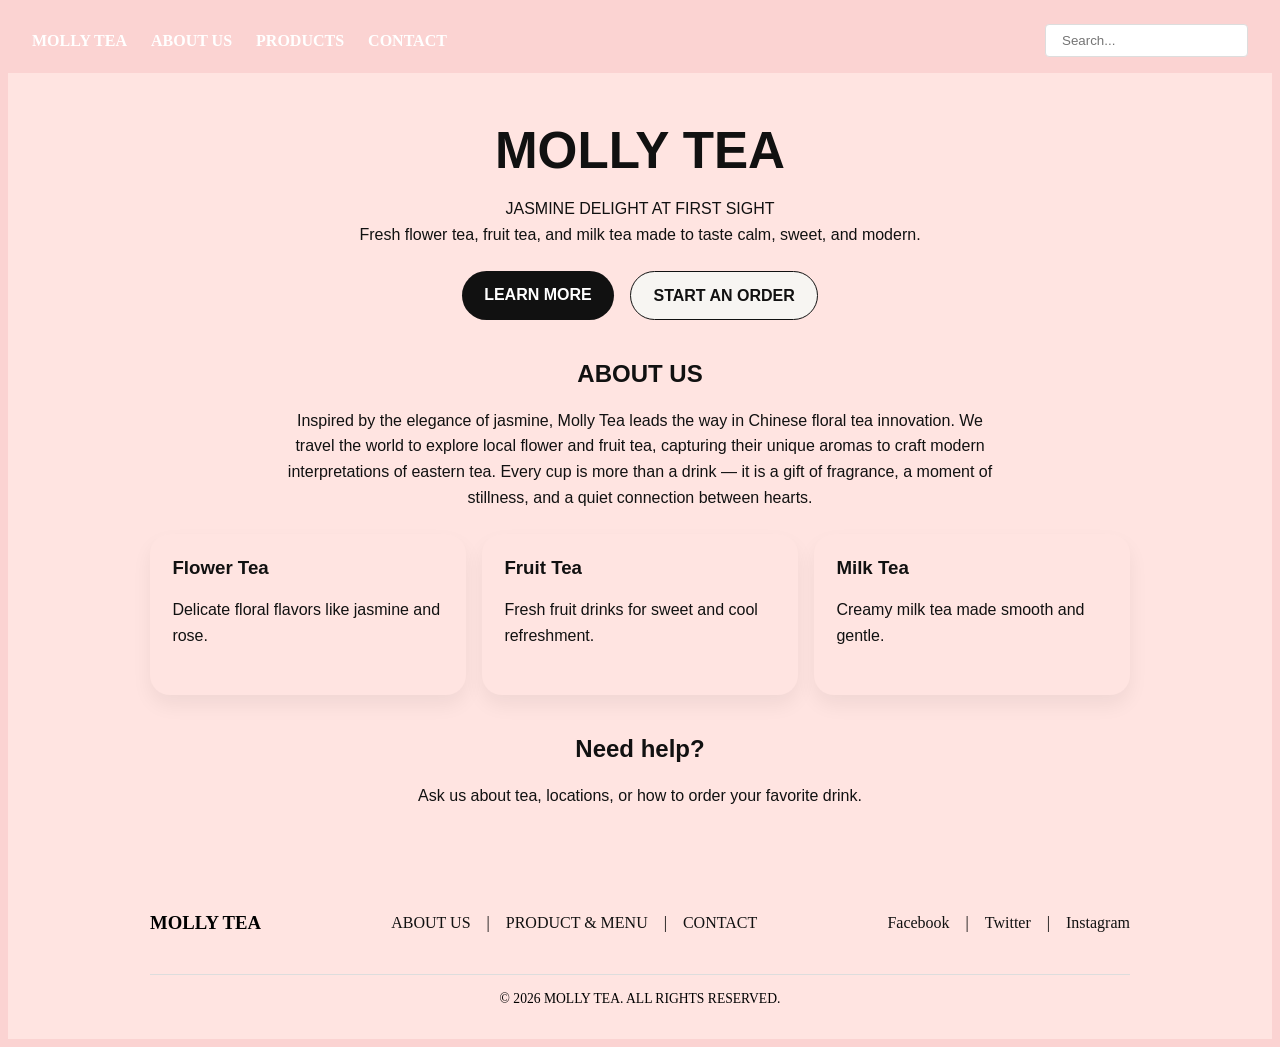
==== commit d7e171df: "wow" ====
--- a/index.html
+++ b/index.html
@@ -11,9 +11,9 @@
             <nav class="navbar" aria-label="Main navigation">
             <ul class="navbar-links">
                 <li><a href="#home">MOLLY TEA</a></li>
-                <li><a href="#products">ABOUT US</a></li>
-                <li><a href="#learning">LEARNING</a></li>
-                <li><a href="#contact">HELP</a></li>
+                <li><a href="#aboutus">ABOUT US</a></li>
+                <li><a href="#products">PRODUCTS</a></li>
+                <li><a href="#contact">CONTACT</a></li>
             </ul>
             <div class="navbar-search">
                 <input type="text" placeholder="Search..." aria-label="Search the site">
@@ -24,16 +24,17 @@
     <section class="simple-home">
       <div class="simple-home-inner">
         <div class="hero">
-          <h1>Welcome to Molly Tea</h1>
-          <p>Fresh flower tea, fruit tea, and milk tea made to taste calm, sweet, and modern.</p>
+          <h1>MOLLY TEA</h1>
+          <p>JASMINE DELIGHT AT FIRST SIGHT <br>
+            Fresh flower tea, fruit tea, and milk tea made to taste calm, sweet, and modern.</p>
           <div class="hero-buttons">
-            <a href="#about" class="button">About Molly Tea</a>
-            <a href="#menu" class="button secondary">Our menu</a>
+            <a href="#about" class="button">LEARN MORE</a>
+            <a href="#menu" class="button secondary">START AN ORDER</a>
           </div>
         </div>
         <div id="about" class="feature">
-          <h2>About Us</h2>
-          <p>Molly Tea is a tea shop where each cup is made with real flowers and bright flavors.</p>
+          <h2>ABOUT US</h2>
+          <p>Inspired by the elegance of jasmine, Molly Tea leads the way in Chinese floral tea innovation. We travel the world to explore local flower and fruit tea, capturing their unique aromas to craft modern interpretations of eastern tea. Every cup is more than a drink — it is a gift of fragrance, a moment of stillness, and a quiet connection between hearts.</p>
         </div>
         <div id="menu" class="feature-grid">
           <article class="card"><h3>Flower Tea</h3><p>Delicate floral flavors like jasmine and rose.</p></article>
--- a/style.css
+++ b/style.css
@@ -1,5 +1,5 @@
 body {
-  background-color: #F5C2C8;
+  background-color: #fbd3d2;
 }
 
 main > body {
@@ -27,7 +27,7 @@
 
 .navbar-links a {
   text-decoration: none;
-  color: #111111;
+  color: white;
   font-weight: 600;
 }
 
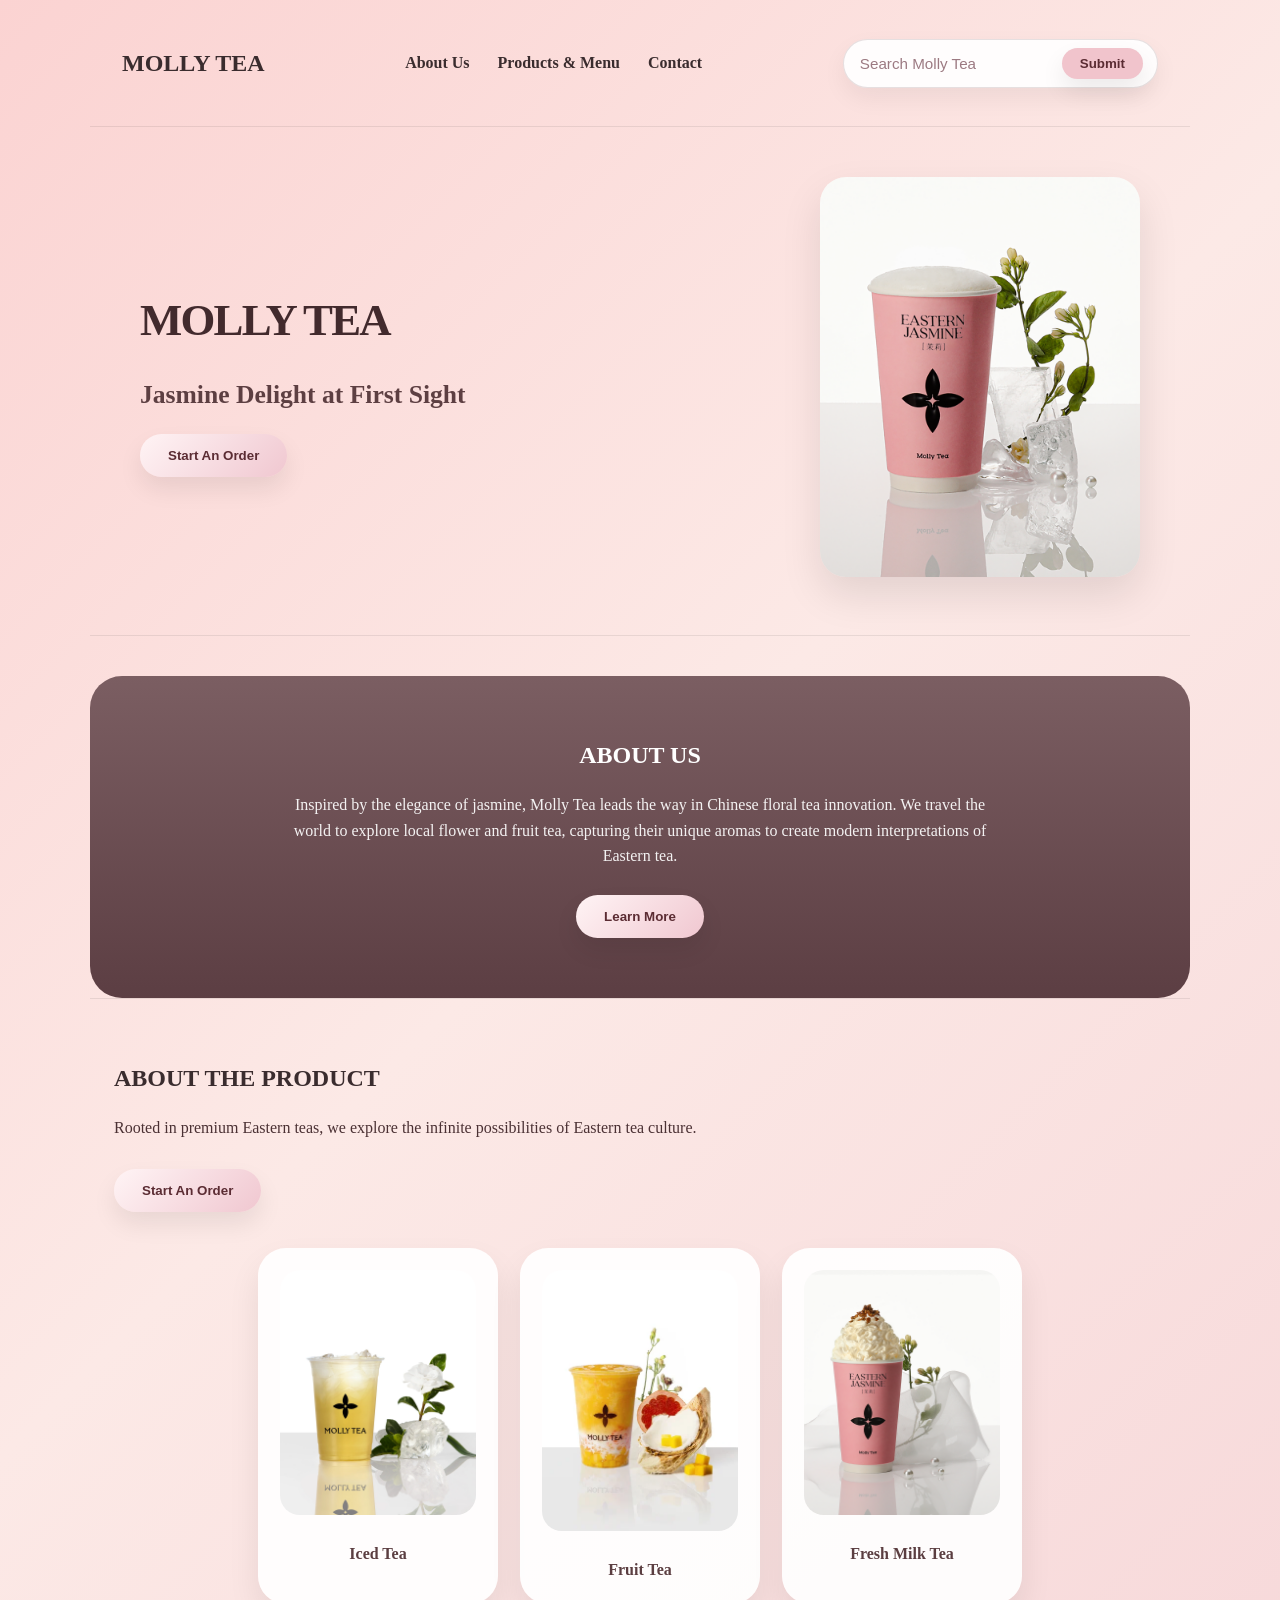
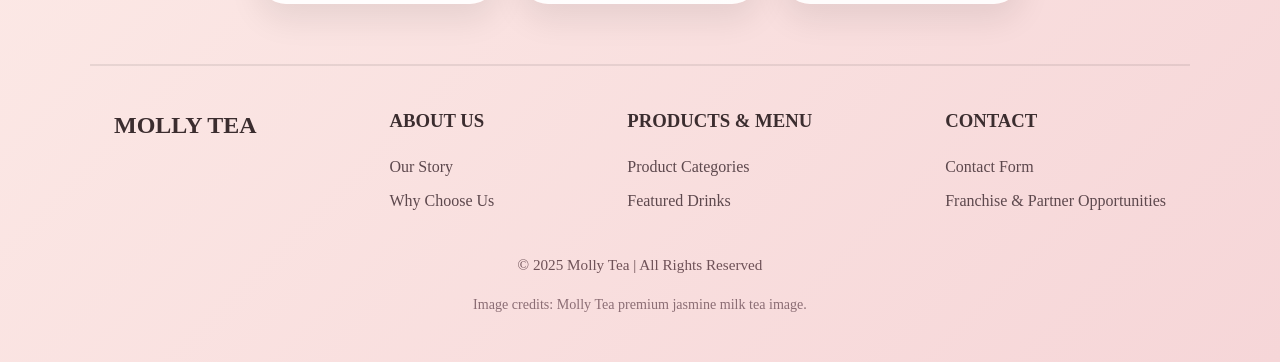
==== commit 20e1afd6: "homepage done" ====
--- a/index.html
+++ b/index.html
@@ -1,69 +1,145 @@
 <!DOCTYPE html>
-<html lang="en">
+<html>
+
 <head>
-    <meta charset="UTF-8">
-    <meta name="viewport" content="width=device-width, initial-scale=1.0">
+    <title>Molly Tea</title>
     <link rel="stylesheet" href="style.css">
-    <title>MOLLY TEA</title>
 </head>
+
 <body>
-          <header>
-            <nav class="navbar" aria-label="Main navigation">
-            <ul class="navbar-links">
-                <li><a href="#home">MOLLY TEA</a></li>
-                <li><a href="#aboutus">ABOUT US</a></li>
-                <li><a href="#products">PRODUCTS</a></li>
-                <li><a href="#contact">CONTACT</a></li>
-            </ul>
-            <div class="navbar-search">
-                <input type="text" placeholder="Search..." aria-label="Search the site">
+
+    <!-- Navigation Bar -->
+    <header>
+
+        <h2>MOLLY TEA</h2>
+
+        <nav>
+            <a href="#">About Us</a>
+            <a href="#">Products & Menu</a>
+            <a href="#">Contact</a>
+        </nav>
+
+        <form class="search-bar" action="#" method="get">
+            <input type="search" name="q" placeholder="Search Molly Tea" aria-label="Search Molly Tea site">
+            <button type="submit">Submit</button>
+        </form>
+
+    </header>
+
+    <hr>
+
+    <!-- Hero Section -->
+    <section class="hero">
+
+        <div class="hero-text">
+            <h1>MOLLY TEA</h1>
+
+            <h2>Jasmine Delight at First Sight</h2>
+
+            <button>Start An Order</button>
+        </div>
+
+        <div class="hero-image">
+            <img src="images/jasmine-tea.png" alt="Eastern Jasmine Tea — photo credit: Molly Tea premium jasmine milk tea image">
+        </div>
+
+    </section>
+
+    <hr>
+
+    <!-- About Section -->
+    <section class="about">
+
+        <h2>ABOUT US</h2>
+
+        <p>
+            Inspired by the elegance of jasmine, Molly Tea leads the way in
+            Chinese floral tea innovation. We travel the world to explore
+            local flower and fruit tea, capturing their unique aromas to
+            create modern interpretations of Eastern tea.
+        </p>
+
+        <button>Learn More</button>
+
+    </section>
+
+    <hr>
+
+    <!-- Product Section -->
+    <section class="products">
+
+        <h2>ABOUT THE PRODUCT</h2>
+
+        <p>
+            Rooted in premium Eastern teas, we explore the infinite
+            possibilities of Eastern tea culture.
+        </p>
+
+        <button>Start An Order</button>
+
+        <div class="product-container">
+
+            <div class="product-card">
+                <img src="images/iced-tea.webp" alt="Gardenia iced tea — photo credit: Molly Tea gardenia iced tea image">
+                <p>Iced Tea</p>
             </div>
-            </nav>
-        </header>
-        <main>
-    <section class="simple-home">
-      <div class="simple-home-inner">
-        <div class="hero">
-          <h1>MOLLY TEA</h1>
-          <p>JASMINE DELIGHT AT FIRST SIGHT <br>
-            Fresh flower tea, fruit tea, and milk tea made to taste calm, sweet, and modern.</p>
-          <div class="hero-buttons">
-            <a href="#about" class="button">LEARN MORE</a>
-            <a href="#menu" class="button secondary">START AN ORDER</a>
-          </div>
+
+            <div class="product-card">
+                <img src="images/fruit-tea.webp" alt="Jasmine mango smoothie fruit tea — photo credit: Molly Tea jasmine mango image">
+                <p>Fruit Tea</p>
+            </div>
+
+            <div class="product-card">
+                <img src="images/snowy-jasmine.png" alt="Snowy Jasmine tea — photo credit: Molly Tea snowy jasmine image">
+                <p>Fresh Milk Tea</p>
+            </div>
+
         </div>
-        <div id="about" class="feature">
-          <h2>ABOUT US</h2>
-          <p>Inspired by the elegance of jasmine, Molly Tea leads the way in Chinese floral tea innovation. We travel the world to explore local flower and fruit tea, capturing their unique aromas to craft modern interpretations of eastern tea. Every cup is more than a drink — it is a gift of fragrance, a moment of stillness, and a quiet connection between hearts.</p>
+
+    </section>
+
+    <hr>
+
+    <!-- Footer -->
+    <footer>
+
+        <div class="footer-links">
+
+            <div>
+                <h2>MOLLY TEA</h2>
+            </div>
+
+            <div>
+                <h3>ABOUT US</h3>
+                <ul>
+                    <li>Our Story</li>
+                    <li>Why Choose Us</li>
+                </ul>
+            </div>
+
+            <div>
+                <h3>PRODUCTS & MENU</h3>
+                <ul>
+                    <li>Product Categories</li>
+                    <li>Featured Drinks</li>
+                </ul>
+            </div>
+
+            <div>
+                <h3>CONTACT</h3>
+                <ul>
+                    <li>Contact Form</li>
+                    <li>Franchise & Partner Opportunities</li>
+                </ul>
+            </div>
+
         </div>
-        <div id="menu" class="feature-grid">
-          <article class="card"><h3>Flower Tea</h3><p>Delicate floral flavors like jasmine and rose.</p></article>
-          <article class="card"><h3>Fruit Tea</h3><p>Fresh fruit drinks for sweet and cool refreshment.</p></article>
-          <article class="card"><h3>Milk Tea</h3><p>Creamy milk tea made smooth and gentle.</p></article>
-        </div>
-        <div id="contact" class="feature">
-          <h2>Need help?</h2>
-          <p>Ask us about tea, locations, or how to order your favorite drink.</p>
-        </div>
-      </div>
-    </section>
-        </main>
-        <footer class="site-footer">
-            <div class="footer-content">
-                <h3>MOLLY TEA</h3>
-                <div class="footer-links">
-                    <a href="#aboutus">ABOUT US</a> |
-                    <a href="#products">PRODUCT & MENU</a> |
-                    <a href="#contact">CONTACT</a>
-                </div>
-                <div class="footer-social">
-                    <a href="https://facebook.com" target="_blank">Facebook</a> |
-                    <a href="https://twitter.com" target="_blank">Twitter</a> |
-                    <a href="https://instagram.com" target="_blank">Instagram</a>
-                </div>
-            <div class="footer-note">
-                &copy; <span id="currentYear">2026</span> MOLLY TEA. ALL RIGHTS RESERVED.
-            </div>
-     </footer>
+
+        <p>© 2025 Molly Tea | All Rights Reserved</p>
+        <p class="footer-credit">Image credits: Molly Tea premium jasmine milk tea image.</p>
+
+    </footer>
+
 </body>
+
 </html>
--- a/style.css
+++ b/style.css
@@ -1,167 +1,268 @@
+* {
+    box-sizing: border-box;
+}
+
 body {
-  background-color: #fbd3d2;
-}
-
-main > body {
-  display: none;
-}
-
-/* Navbar styles */
-.navbar {
-  display: flex;
-  flex-wrap: wrap;
-  align-items: center;
-  justify-content: space-between;
-  gap: 1rem;
-  padding: 1rem 1.5rem;
-}
-
-.navbar-links {
-  display: flex;
-  list-style: none;
-  gap: 1.5rem;
-  margin: 0;
-  padding: 0;
-  flex-wrap: wrap;
-}
-
-.navbar-links a {
-  text-decoration: none;
-  color: white;
-  font-weight: 600;
-}
-
-.navbar-search {
-  flex-grow: 0;
-}
-
-.navbar-search input {
-  padding: 0.5rem 1rem;
-  border: 1px solid #ddd;
-  border-radius: 4px;
-}
-
-/* Footer styles */
-.site-footer {
-  background: #FFE4E1;
-  padding: 2rem 1.5rem;
-}
-
-.footer-content {
-  display: flex;
-  flex-wrap: wrap;
-  align-items: center;
-  justify-content: space-between;
-  gap: 1.5rem;
-  max-width: 980px;
-  margin: 0 auto;
-}
-
-.footer-content h3 {
-  margin: 0;
-}
-
-.footer-links,
-.footer-social {
-  display: flex;
-  gap: 1rem;
-  flex-wrap: wrap;
-  align-items: center;
-}
-
-.footer-links a,
-.footer-social a {
-  text-decoration: none;
-  color: #111111;
-}
-
-.footer-note {
-  width: 100%;
-  text-align: center;
-  font-size: 0.85rem;
-  margin-top: 1rem;
-  padding-top: 1rem;
-  border-top: 1px solid #ddd;
-}
-
-/* Simple home section */
-
-.simple-home {
-  background: #FFE4E1;
-  color: #111111;
-  font-family: Arial, sans-serif;
-  padding: 3rem 1.5rem;
-}
-
-.simple-home-inner {
-  max-width: 980px;
-  margin: 0 auto;
+    margin: 0;
+    min-height: 100vh;
+    background-color: #fbd3d2;
+    background-image: linear-gradient(135deg, #fbd3d2 0%, #fce9e6 45%, #f6d6d8 100%);
+    font-family: 'Lora', 'Playfair Display', 'Times New Roman', serif;
+    color: #3a2c2e;
+    line-height: 1.6;
+}
+
+header {
+    display: flex;
+    flex-wrap: wrap;
+    justify-content: space-between;
+    align-items: center;
+    gap: 16px;
+    padding: 24px 32px;
+    max-width: 1100px;
+    margin: 0 auto;
+}
+
+nav a {
+    text-decoration: none;
+    color: #3a2c2e;
+    margin: 0 12px;
+    font-weight: 600;
+    transition: color 0.2s ease;
+}
+
+nav a:hover {
+    color: #8b5e69;
+}
+
+.search-bar {
+    display: flex;
+    align-items: center;
+    gap: 10px;
+    background: rgba(255, 255, 255, 0.92);
+    border: 1px solid rgba(90, 55, 61, 0.15);
+    border-radius: 999px;
+    padding: 8px 14px;
+    box-shadow: 0 10px 24px rgba(0, 0, 0, 0.06);
+}
+
+.search-bar input {
+    border: none;
+    background: transparent;
+    outline: none;
+    min-width: 150px;
+    font-size: 0.95rem;
+    color: #3a2c2e;
+}
+
+.search-bar input::placeholder {
+    color: #9c7a82;
+}
+
+.search-bar button {
+    border: none;
+    background: #f1c4cc;
+    color: #5b2c33;
+    padding: 8px 18px;
+    border-radius: 999px;
+    cursor: pointer;
+    font-weight: 700;
+    transition: background 0.2s ease, transform 0.2s ease;
+}
+
+.search-bar button:hover {
+    background: #e8b0bf;
+    transform: translateY(-1px);
+}
+
+hr {
+    border: none;
+    border-top: 1px solid rgba(0, 0, 0, 0.08);
+    margin: 0 auto;
+    max-width: 1100px;
+}
+
+.hero,
+.about,
+.products,
+footer {
+    max-width: 1100px;
+    margin: 0 auto;
 }
 
 .hero {
-  text-align: center;
-}
-
-.simple-home h1 {
-  font-size: clamp(2rem, 4vw, 3.5rem);
-  margin: 0 0 1rem;
-}
-
-.simple-home p {
-  max-width: 720px;
-  margin: 0 auto 1.5rem;
-  line-height: 1.6;
-}
-
-.hero-buttons {
-  display: flex;
-  justify-content: center;
-  gap: 1rem;
-  flex-wrap: wrap;
-  margin-top: 1rem;
-}
-
-.button {
-  display: inline-block;
-  padding: 0.9rem 1.4rem;
-  border-radius: 999px;
-  background: #111111;
-  color: #ffffff;
-  text-decoration: none;
-  font-weight: 700;
-}
-
-.button.secondary {
-  background: #f7f5f2;
-  color: #111111;
-  border: 1px solid #111111;
-}
-
-.feature {
-  margin-top: 2.5rem;
-  text-align: center;
-}
-
-.feature-grid {
-  display: grid;
-  grid-template-columns: repeat(auto-fit, minmax(200px, 1fr));
-  gap: 1rem;
-  margin-top: 1.5rem;
-}
-
-.card {
-  background: #FFE4E1;
-  padding: 1.4rem;
-  border-radius: 20px;
-  box-shadow: 0 10px 20px rgba(0, 0, 0, 0.06);
-}
-
-.card h3 {
-  margin-top: 0;
-}
-
-@media (max-width: 620px) {
-  .simple-home {
-    padding: 2rem 1rem;
-  }
-}
+    display: flex;
+    flex-wrap: wrap;
+    justify-content: space-between;
+    align-items: center;
+    gap: 32px;
+    padding: 50px;
+}
+
+.hero-text {
+    width: 100%;
+    max-width: 520px;
+}
+
+.hero h1,
+.hero h2,
+.about h2,
+.products h2,
+footer h2,
+footer h3 {
+    margin: 0 0 18px;
+    font-family: 'Playfair Display', serif;
+}
+
+.hero h1 {
+    font-size: clamp(2.8rem, 3.4vw, 4.2rem);
+    letter-spacing: -0.04em;
+    color: #422a2d;
+}
+
+.hero h2 {
+    font-size: 1.6rem;
+    color: #5d3f42;
+}
+
+.hero-image img {
+    width: 100%;
+    max-width: 320px;
+    border-radius: 26px;
+    object-fit: cover;
+    box-shadow: 0 18px 40px rgba(0, 0, 0, 0.1);
+}
+
+button {
+    display: inline-flex;
+    align-items: center;
+    justify-content: center;
+    padding: 14px 28px;
+    border: none;
+    border-radius: 32px;
+    background: linear-gradient(135deg, #fff4f5 0%, #f0c7d0 100%);
+    color: #5b2c33;
+    font-weight: 700;
+    cursor: pointer;
+    box-shadow: 0 12px 24px rgba(0, 0, 0, 0.08);
+    transition: transform 0.2s ease, box-shadow 0.2s ease, background 0.2s ease;
+}
+
+button:hover {
+    transform: translateY(-2px);
+    box-shadow: 0 18px 30px rgba(0, 0, 0, 0.12);
+    background: linear-gradient(135deg, #fff8f8 0%, #ebc3cc 100%);
+}
+
+.about {
+    text-align: center;
+    padding: 60px 24px;
+    background: linear-gradient(180deg, #7b5e62 0%, #5c3e43 100%);
+    color: white;
+    border-radius: 32px;
+    margin-top: 40px;
+}
+
+.about p {
+    width: min(720px, 80%);
+    margin: 0 auto 26px;
+    color: rgba(255, 255, 255, 0.92);
+}
+
+.products {
+    padding: 60px 24px;
+}
+
+.products p {
+    margin: 0 auto 28px;
+    color: #4b3134;
+}
+
+.product-container {
+    display: flex;
+    flex-wrap: wrap;
+    justify-content: center;
+    gap: 22px;
+    text-align: center;
+    margin-top: 36px;
+}
+
+.product-card {
+    width: min(240px, 100%);
+    padding: 22px;
+    background: rgba(255, 255, 255, 0.92);
+    border-radius: 28px;
+    box-shadow: 0 16px 32px rgba(0, 0, 0, 0.08);
+}
+
+.product-card img {
+    width: 100%;
+    border-radius: 20px;
+    height: auto;
+}
+
+.product-card p {
+    margin: 18px 0 0;
+    font-weight: 700;
+    color: #5b3e41;
+}
+
+footer {
+    padding: 40px 24px 32px;
+    border-top: 1px solid rgba(0, 0, 0, 0.08);
+}
+
+.footer-links {
+    display: flex;
+    flex-wrap: wrap;
+    justify-content: space-between;
+    gap: 24px;
+}
+
+footer h2,
+footer h3 {
+    color: #3b2d2f;
+}
+
+footer ul {
+    list-style-type: none;
+    padding: 0;
+    margin: 0;
+    color: #5d484d;
+}
+
+footer ul li {
+    margin: 8px 0;
+}
+
+footer p {
+    margin-top: 32px;
+    text-align: center;
+    color: #6f5258;
+    font-size: 0.95rem;
+}
+
+.footer-credit {
+    margin-top: 10px;
+    font-size: 0.88rem;
+    color: #8b6d74;
+}
+
+@media (max-width: 880px) {
+    .hero {
+        padding: 36px 20px;
+    }
+
+    .hero-image {
+        width: 100%;
+        max-width: 100%;
+    }
+
+    .product-card {
+        width: 100%;
+    }
+
+    .footer-links {
+        justify-content: center;
+    }
+}
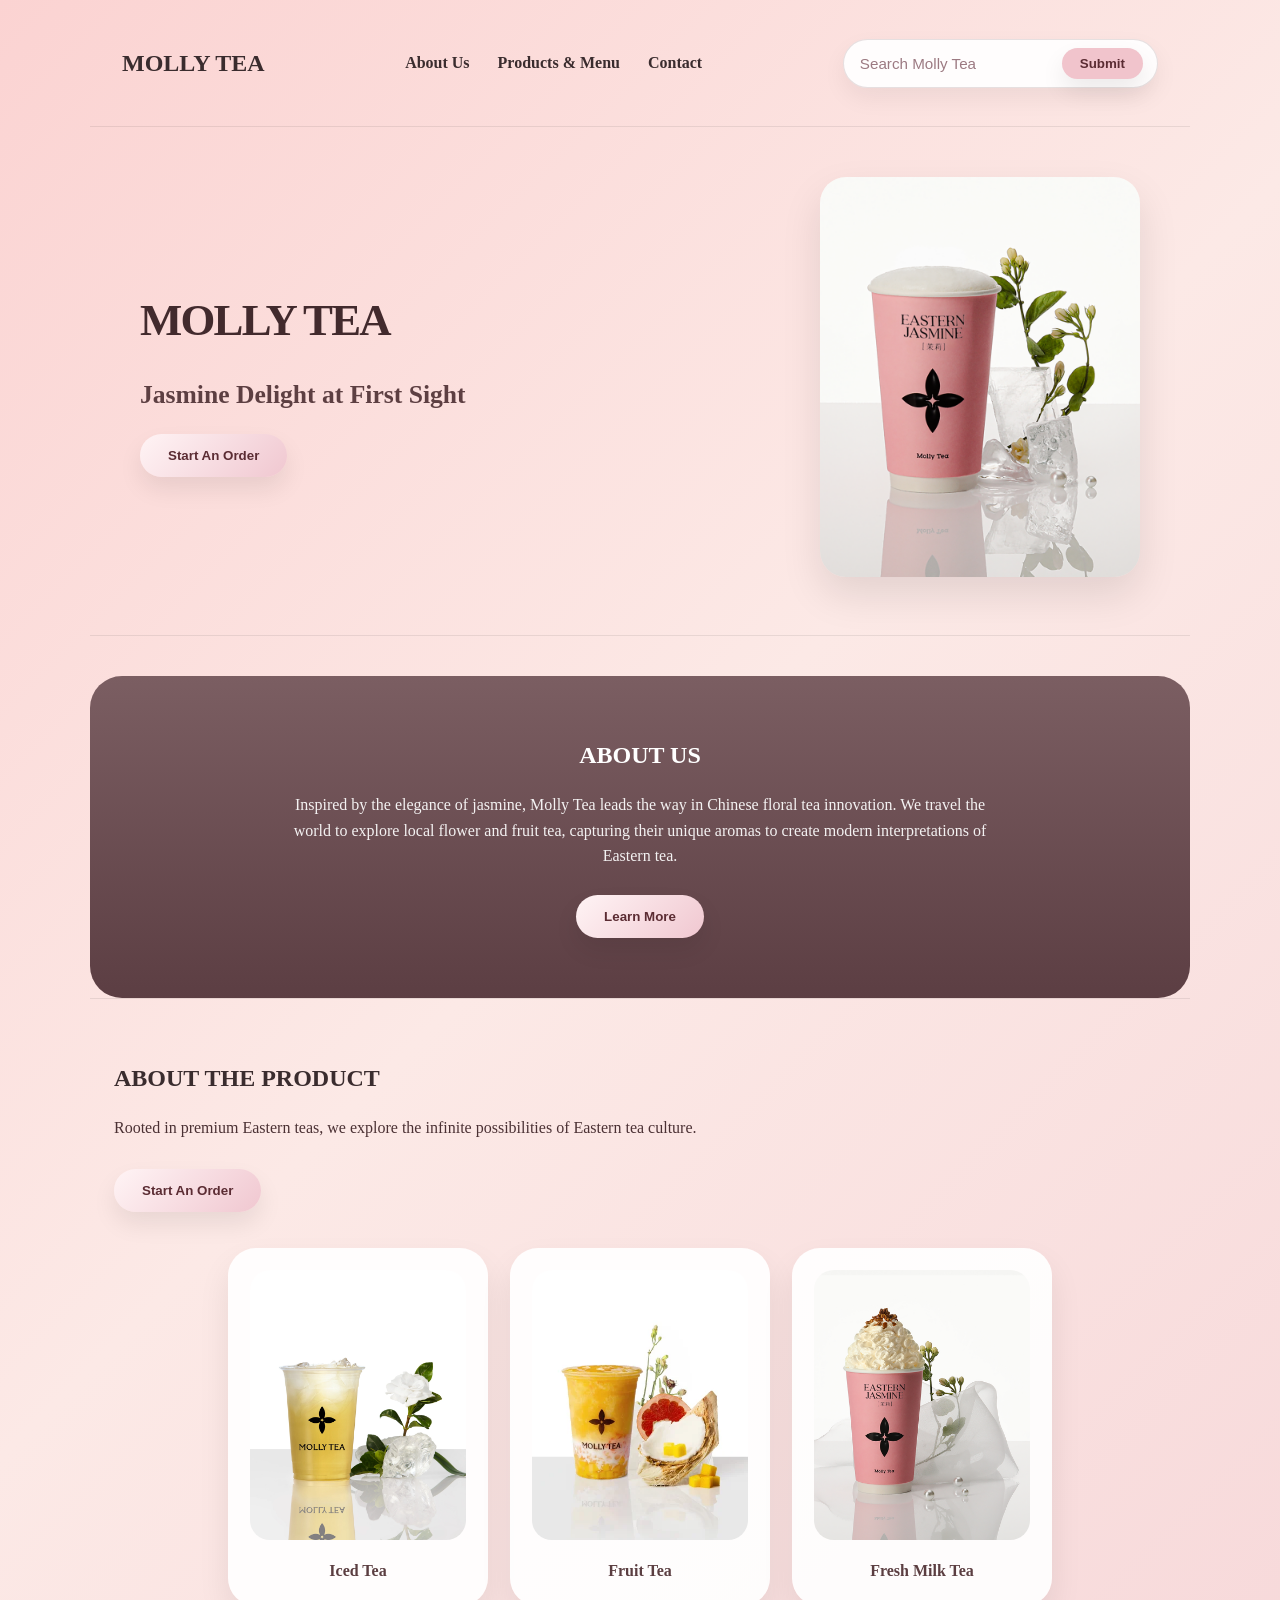
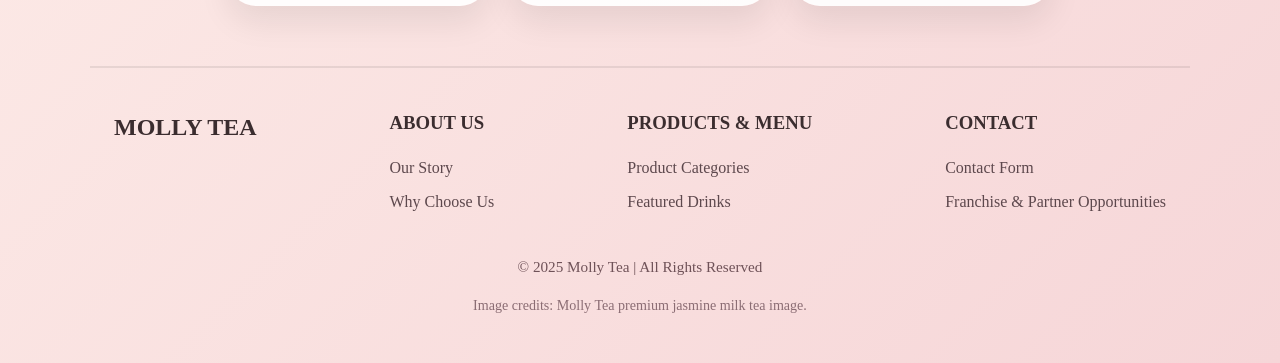
==== commit 8fd41b5e: "done" ====
--- a/index.html
+++ b/index.html
@@ -2,6 +2,7 @@
 <html>
 
 <head>
+    <meta name="viewport" content="width=device-width, initial-scale=1.0">
     <title>Molly Tea</title>
     <link rel="stylesheet" href="style.css">
 </head>
--- a/style.css
+++ b/style.css
@@ -26,7 +26,7 @@
 nav a {
     text-decoration: none;
     color: #3a2c2e;
-    margin: 0 12px;
+    margin: 12px;
     font-weight: 600;
     transition: color 0.2s ease;
 }
@@ -188,8 +188,13 @@
 }
 
 .product-card {
-    width: min(240px, 100%);
+    flex: 1;
+    max-width: 260px;
+    min-width: 220px;
     padding: 22px;
+    display: flex;
+    flex-direction: column;
+    align-items: center;
     background: rgba(255, 255, 255, 0.92);
     border-radius: 28px;
     box-shadow: 0 16px 32px rgba(0, 0, 0, 0.08);
@@ -197,8 +202,9 @@
 
 .product-card img {
     width: 100%;
+    aspect-ratio: 4 / 5;
+    object-fit: cover;
     border-radius: 20px;
-    height: auto;
 }
 
 .product-card p {
@@ -249,6 +255,29 @@
 }
 
 @media (max-width: 880px) {
+    header {
+        flex-direction: column;
+        align-items: stretch;
+        padding: 24px 20px;
+    }
+
+    nav {
+        display: flex;
+        flex-wrap: wrap;
+        justify-content: center;
+        gap: 12px;
+    }
+
+    .search-bar {
+        width: 100%;
+        justify-content: space-between;
+    }
+
+    .search-bar input {
+        min-width: 0;
+        flex: 1;
+    }
+
     .hero {
         padding: 36px 20px;
     }
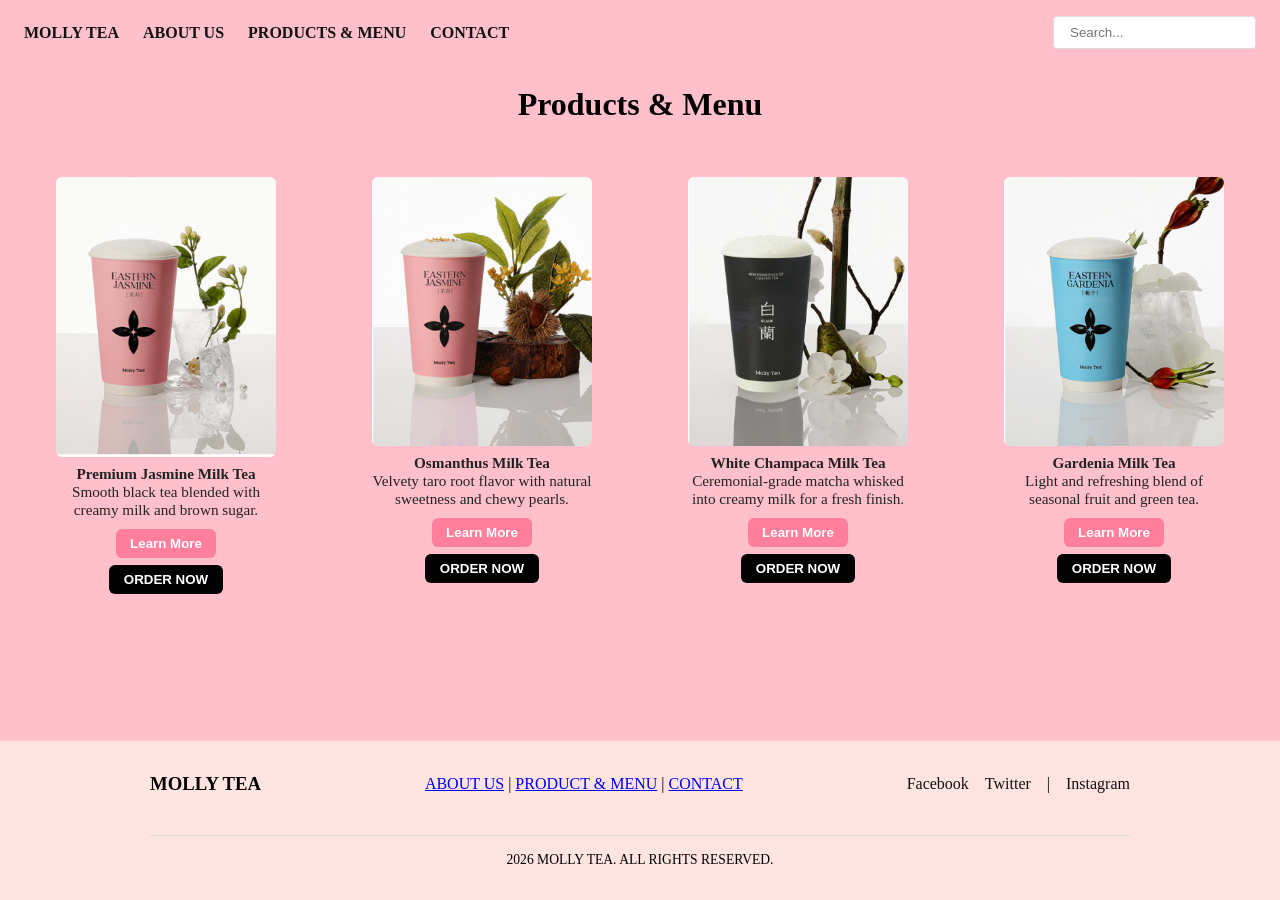
==== commit 7d4783a7: "save" ====
--- a/index.html
+++ b/index.html
@@ -1,146 +1,85 @@
 <!DOCTYPE html>
-<html>
+<html lang="en">
+<head>
+   <meta charset="UTF-8">
+   <meta name="viewport" content="width=device-width, initial-scale=1.0">
+    <link rel="stylesheet" href="style.css">
+   <title>Document</title>
 
-<head>
-    <meta name="viewport" content="width=device-width, initial-scale=1.0">
-    <title>Molly Tea</title>
-    <link rel="stylesheet" href="style.css">
 </head>
+<body>
+    <header>
+   <nav class="navbar" aria-label="Main navigation">
+       <ul class="navbar-links">
+           <li><a href="#home">MOLLY TEA</a></li>
+           <li><a href="#products">ABOUT US</a></li>
+           <li><a href="#learning">PRODUCTS & MENU</a></li>
+           <li><a href="#contact">CONTACT</a></li>
+       </ul>
+       <div class="navbar-search">
+           <input type="text" placeholder="Search..." aria-label="Search the site">
+       </div>
+   </nav>
+       </header>
 
-<body>
+       <main>
+            <h1 class="pink-text">Products & Menu</h1>
+            <section class="tea-img" aria-label="Products">
+                <figure class="product">
+                    <img src="images/Screenshot 2026-06-04 9.25.17 AM.png" alt="Classic Milk Tea">
+                    <figcaption>
+                        <strong>Premium Jasmine Milk Tea</strong><br>
+                        Smooth black tea blended with creamy milk and brown sugar.
+                    </figcaption>
+                    <button class="product-btn" type="button">Learn More</button>
+                    <button class="product-order-btn" type="button">ORDER NOW</button>
+                </figure>
+                <figure class="product">
+                    <img src="images/Screenshot 2026-06-04 9.26.01 AM.png" alt="Taro Delight">
+                    <figcaption>
+                        <strong>Osmanthus Milk Tea</strong><br>
+                        Velvety taro root flavor with natural sweetness and chewy pearls.
+                    </figcaption>
+                    <button class="product-btn" type="button">Learn More</button>
+                    <button class="product-order-btn" type="button">ORDER NOW</button>
+                </figure>
+                <figure class="product">
+                    <img src="images/Screenshot 2026-06-04 9.26.21 AM.png" alt="Matcha Latte">
+                    <figcaption>
+                        <strong>White Champaca Milk Tea</strong><br>
+                        Ceremonial-grade matcha whisked into creamy milk for a fresh finish.
+                    </figcaption>
+                    <button class="product-btn" type="button">Learn More</button>
+                    <button class="product-order-btn" type="button">ORDER NOW</button>
+                </figure>
+                <figure class="product">
+                    <img src="images/Screenshot 2026-06-04 9.26.36 AM.png" alt="Fruit Tea">
+                    <figcaption>
+                        <strong>Gardenia Milk Tea</strong><br>
+                        Light and refreshing blend of seasonal fruit and green tea.
+                    </figcaption>
+                    <button class="product-btn" type="button">Learn More</button>
+                    <button class="product-order-btn" type="button">ORDER NOW</button>
+                </figure>
+            </section>
+       </main>
+       <footer class="site-footer">
+        <div class="footer-content">
+           <h3>MOLLY TEA</h3>
+           <div class="footer-links">
+               <a href="#aboutus">ABOUT US</a> |
+               <a href="#products">PRODUCT & MENU</a> |
+               <a href="#contact">CONTACT</a>
+           </div>
+           <div class="footer-social">
+               <a href="https://facebook.com" target="_blank">Facebook</a>
+               <a href="https://twitter.com" target="_blank">Twitter</a> |
+               <a href="https://instagram.com" target="_blank">Instagram</a>
+            </div>
+             <div class="footer-note"><span id="currentYear">2026</span> MOLLY TEA. ALL RIGHTS RESERVED.
+            </div>    
+                </div>    
+        </footer>
+</body>
+</html>
 
-    <!-- Navigation Bar -->
-    <header>
-
-        <h2>MOLLY TEA</h2>
-
-        <nav>
-            <a href="#">About Us</a>
-            <a href="#">Products & Menu</a>
-            <a href="#">Contact</a>
-        </nav>
-
-        <form class="search-bar" action="#" method="get">
-            <input type="search" name="q" placeholder="Search Molly Tea" aria-label="Search Molly Tea site">
-            <button type="submit">Submit</button>
-        </form>
-
-    </header>
-
-    <hr>
-
-    <!-- Hero Section -->
-    <section class="hero">
-
-        <div class="hero-text">
-            <h1>MOLLY TEA</h1>
-
-            <h2>Jasmine Delight at First Sight</h2>
-
-            <button>Start An Order</button>
-        </div>
-
-        <div class="hero-image">
-            <img src="images/jasmine-tea.png" alt="Eastern Jasmine Tea — photo credit: Molly Tea premium jasmine milk tea image">
-        </div>
-
-    </section>
-
-    <hr>
-
-    <!-- About Section -->
-    <section class="about">
-
-        <h2>ABOUT US</h2>
-
-        <p>
-            Inspired by the elegance of jasmine, Molly Tea leads the way in
-            Chinese floral tea innovation. We travel the world to explore
-            local flower and fruit tea, capturing their unique aromas to
-            create modern interpretations of Eastern tea.
-        </p>
-
-        <button>Learn More</button>
-
-    </section>
-
-    <hr>
-
-    <!-- Product Section -->
-    <section class="products">
-
-        <h2>ABOUT THE PRODUCT</h2>
-
-        <p>
-            Rooted in premium Eastern teas, we explore the infinite
-            possibilities of Eastern tea culture.
-        </p>
-
-        <button>Start An Order</button>
-
-        <div class="product-container">
-
-            <div class="product-card">
-                <img src="images/iced-tea.webp" alt="Gardenia iced tea — photo credit: Molly Tea gardenia iced tea image">
-                <p>Iced Tea</p>
-            </div>
-
-            <div class="product-card">
-                <img src="images/fruit-tea.webp" alt="Jasmine mango smoothie fruit tea — photo credit: Molly Tea jasmine mango image">
-                <p>Fruit Tea</p>
-            </div>
-
-            <div class="product-card">
-                <img src="images/snowy-jasmine.png" alt="Snowy Jasmine tea — photo credit: Molly Tea snowy jasmine image">
-                <p>Fresh Milk Tea</p>
-            </div>
-
-        </div>
-
-    </section>
-
-    <hr>
-
-    <!-- Footer -->
-    <footer>
-
-        <div class="footer-links">
-
-            <div>
-                <h2>MOLLY TEA</h2>
-            </div>
-
-            <div>
-                <h3>ABOUT US</h3>
-                <ul>
-                    <li>Our Story</li>
-                    <li>Why Choose Us</li>
-                </ul>
-            </div>
-
-            <div>
-                <h3>PRODUCTS & MENU</h3>
-                <ul>
-                    <li>Product Categories</li>
-                    <li>Featured Drinks</li>
-                </ul>
-            </div>
-
-            <div>
-                <h3>CONTACT</h3>
-                <ul>
-                    <li>Contact Form</li>
-                    <li>Franchise & Partner Opportunities</li>
-                </ul>
-            </div>
-
-        </div>
-
-        <p>© 2025 Molly Tea | All Rights Reserved</p>
-        <p class="footer-credit">Image credits: Molly Tea premium jasmine milk tea image.</p>
-
-    </footer>
-
-</body>
-
-</html>
--- a/style.css
+++ b/style.css
@@ -1,297 +1,172 @@
-* {
-    box-sizing: border-box;
+html{
+    background-color: pink;
+}
+
+html, body {
+    height: 100%;
+    margin: 0;
 }
 
 body {
-    margin: 0;
+    display: flex;
+    flex-direction: column;
     min-height: 100vh;
-    background-color: #fbd3d2;
-    background-image: linear-gradient(135deg, #fbd3d2 0%, #fce9e6 45%, #f6d6d8 100%);
-    font-family: 'Lora', 'Playfair Display', 'Times New Roman', serif;
-    color: #3a2c2e;
-    line-height: 1.6;
 }
 
-header {
+.navbar-links {
+    display:flex;
+    flex-direction: row;
+    justify-content: space-around;
+}
+
+.tea-img {
     display: flex;
     flex-wrap: wrap;
-    justify-content: space-between;
-    align-items: center;
-    gap: 16px;
-    padding: 24px 32px;
-    max-width: 1100px;
-    margin: 0 auto;
+    gap: 1rem;
+    justify-content: center;
+    padding: 1rem;
 }
 
-nav a {
-    text-decoration: none;
-    color: #3a2c2e;
-    margin: 12px;
-    font-weight: 600;
-    transition: color 0.2s ease;
-}
-
-nav a:hover {
-    color: #8b5e69;
-}
-
-.search-bar {
-    display: flex;
-    align-items: center;
-    gap: 10px;
-    background: rgba(255, 255, 255, 0.92);
-    border: 1px solid rgba(90, 55, 61, 0.15);
-    border-radius: 999px;
-    padding: 8px 14px;
-    box-shadow: 0 10px 24px rgba(0, 0, 0, 0.06);
-}
-
-.search-bar input {
-    border: none;
-    background: transparent;
-    outline: none;
-    min-width: 150px;
-    font-size: 0.95rem;
-    color: #3a2c2e;
-}
-
-.search-bar input::placeholder {
-    color: #9c7a82;
-}
-
-.search-bar button {
-    border: none;
-    background: #f1c4cc;
-    color: #5b2c33;
-    padding: 8px 18px;
-    border-radius: 999px;
-    cursor: pointer;
-    font-weight: 700;
-    transition: background 0.2s ease, transform 0.2s ease;
-}
-
-.search-bar button:hover {
-    background: #e8b0bf;
-    transform: translateY(-1px);
-}
-
-hr {
-    border: none;
-    border-top: 1px solid rgba(0, 0, 0, 0.08);
-    margin: 0 auto;
-    max-width: 1100px;
-}
-
-.hero,
-.about,
-.products,
-footer {
-    max-width: 1100px;
-    margin: 0 auto;
-}
-
-.hero {
-    display: flex;
-    flex-wrap: wrap;
-    justify-content: space-between;
-    align-items: center;
-    gap: 32px;
-    padding: 50px;
-}
-
-.hero-text {
-    width: 100%;
-    max-width: 520px;
-}
-
-.hero h1,
-.hero h2,
-.about h2,
-.products h2,
-footer h2,
-footer h3 {
-    margin: 0 0 18px;
-    font-family: 'Playfair Display', serif;
-}
-
-.hero h1 {
-    font-size: clamp(2.8rem, 3.4vw, 4.2rem);
-    letter-spacing: -0.04em;
-    color: #422a2d;
-}
-
-.hero h2 {
-    font-size: 1.6rem;
-    color: #5d3f42;
-}
-
-.hero-image img {
-    width: 100%;
-    max-width: 320px;
-    border-radius: 26px;
-    object-fit: cover;
-    box-shadow: 0 18px 40px rgba(0, 0, 0, 0.1);
-}
-
-button {
-    display: inline-flex;
-    align-items: center;
-    justify-content: center;
-    padding: 14px 28px;
-    border: none;
-    border-radius: 32px;
-    background: linear-gradient(135deg, #fff4f5 0%, #f0c7d0 100%);
-    color: #5b2c33;
-    font-weight: 700;
-    cursor: pointer;
-    box-shadow: 0 12px 24px rgba(0, 0, 0, 0.08);
-    transition: transform 0.2s ease, box-shadow 0.2s ease, background 0.2s ease;
-}
-
-button:hover {
-    transform: translateY(-2px);
-    box-shadow: 0 18px 30px rgba(0, 0, 0, 0.12);
-    background: linear-gradient(135deg, #fff8f8 0%, #ebc3cc 100%);
-}
-
-.about {
-    text-align: center;
-    padding: 60px 24px;
-    background: linear-gradient(180deg, #7b5e62 0%, #5c3e43 100%);
-    color: white;
-    border-radius: 32px;
-    margin-top: 40px;
-}
-
-.about p {
-    width: min(720px, 80%);
-    margin: 0 auto 26px;
-    color: rgba(255, 255, 255, 0.92);
-}
-
-.products {
-    padding: 60px 24px;
-}
-
-.products p {
-    margin: 0 auto 28px;
-    color: #4b3134;
-}
-
-.product-container {
-    display: flex;
-    flex-wrap: wrap;
-    justify-content: center;
-    gap: 22px;
-    text-align: center;
-    margin-top: 36px;
-}
-
-.product-card {
-    flex: 1;
-    max-width: 260px;
-    min-width: 220px;
-    padding: 22px;
+.tea-img .product {
+    width: 220px;
     display: flex;
     flex-direction: column;
     align-items: center;
-    background: rgba(255, 255, 255, 0.92);
-    border-radius: 28px;
-    box-shadow: 0 16px 32px rgba(0, 0, 0, 0.08);
 }
 
-.product-card img {
+.tea-img img {
     width: 100%;
-    aspect-ratio: 4 / 5;
-    object-fit: cover;
-    border-radius: 20px;
+    height: auto;
+    display: block;
+    border-radius: 6px;
 }
 
-.product-card p {
-    margin: 18px 0 0;
-    font-weight: 700;
-    color: #5b3e41;
+figcaption {
+    text-align: center;
+    font-size: 0.95rem;
+    color: #222;
+    padding-top: 0.5rem;
+}
+
+.product-btn {
+  margin-top: 0.6rem;
+  padding: 0.45rem 0.9rem;
+  background: #ff7f9c;
+  color: #fff;
+  border: none;
+  border-radius: 6px;
+  cursor: pointer;
+  font-weight: 600;
+}
+
+.product-btn:hover {
+  background: #ff5f7a;
+}
+
+.product-order-btn {
+  margin-top: 0.4rem;
+  padding: 0.45rem 0.9rem;
+  background: #000;
+  color: #fff;
+  border: none;
+  border-radius: 6px;
+  cursor: pointer;
+  font-weight: 700;
+}
+
+.product-order-btn:hover {
+  background: #111;
 }
 
 footer {
-    padding: 40px 24px 32px;
-    border-top: 1px solid rgba(0, 0, 0, 0.08);
+    margin-top: auto;
+    display: flex;
+    align-items: center;
+    justify-content: center;
+    padding: 1rem;
 }
 
-.footer-links {
-    display: flex;
-    flex-wrap: wrap;
-    justify-content: space-between;
-    gap: 24px;
+.navbar {
+  display: flex;
+  flex-wrap: wrap;
+  align-items: center;
+  justify-content: space-between;
+  gap: 1rem;
+  padding: 1rem 1.5rem;
 }
 
-footer h2,
-footer h3 {
-    color: #3b2d2f;
+.navbar-links {
+  display: flex;
+  list-style: none;
+  gap: 1.5rem;
+  margin: 0;
+  padding: 0;
+  flex-wrap: wrap;
 }
 
-footer ul {
-    list-style-type: none;
-    padding: 0;
-    margin: 0;
-    color: #5d484d;
+.navbar-links a {
+  text-decoration: none;
+  color: #111111;
+  font-weight: 600;
 }
 
-footer ul li {
-    margin: 8px 0;
+.navbar-search {
+  flex-grow: 0;
 }
 
-footer p {
-    margin-top: 32px;
-    text-align: center;
-    color: #6f5258;
-    font-size: 0.95rem;
+.navbar-search input {
+  padding: 0.5rem 1rem;
+  border: 1px solid #ddd;
+  border-radius: 4px;
+}
+.navbar-search input {
+  padding: 0.5rem 1rem;
+  border: 1px solid #ddd;
+  border-radius: 4px;
 }
 
-.footer-credit {
-    margin-top: 10px;
-    font-size: 0.88rem;
-    color: #8b6d74;
+.site-footer {
+  background: #FFE4E1;
+  padding: 2rem 1.5rem;
 }
 
-@media (max-width: 880px) {
-    header {
-        flex-direction: column;
-        align-items: stretch;
-        padding: 24px 20px;
-    }
+.footer-content {
+  display: flex;
+  flex-wrap: wrap;
+  align-items: center;
+  justify-content: space-between;
+  gap: 1.5rem;
+  max-width: 980px;
+  margin: 0 auto;
+}
 
-    nav {
-        display: flex;
-        flex-wrap: wrap;
-        justify-content: center;
-        gap: 12px;
-    }
+.footer-content h3 {
+  margin: 0;
+}
 
-    .search-bar {
-        width: 100%;
-        justify-content: space-between;
-    }
+.footer-social {
+  display: flex;
+  gap: 1rem;
+  flex-wrap: wrap;
+  align-items: center;
+}
 
-    .search-bar input {
-        min-width: 0;
-        flex: 1;
-    }
+.footer-social a {
+  text-decoration: none;
+  color: #111111;
+}
 
-    .hero {
-        padding: 36px 20px;
-    }
+.footer-note {
+  width: 100%;
+  text-align: center;
+  font-size: 0.85rem;
+  margin-top: 1rem;
+  padding-top: 1rem;
+  border-top: 1px solid #ddd;
+}
 
-    .hero-image {
-        width: 100%;
-        max-width: 100%;
-    }
+.pink-text{
+    display: flex;
+    justify-content: center;
 
-    .product-card {
-        width: 100%;
-    }
-
-    .footer-links {
-        justify-content: center;
-    }
 }
